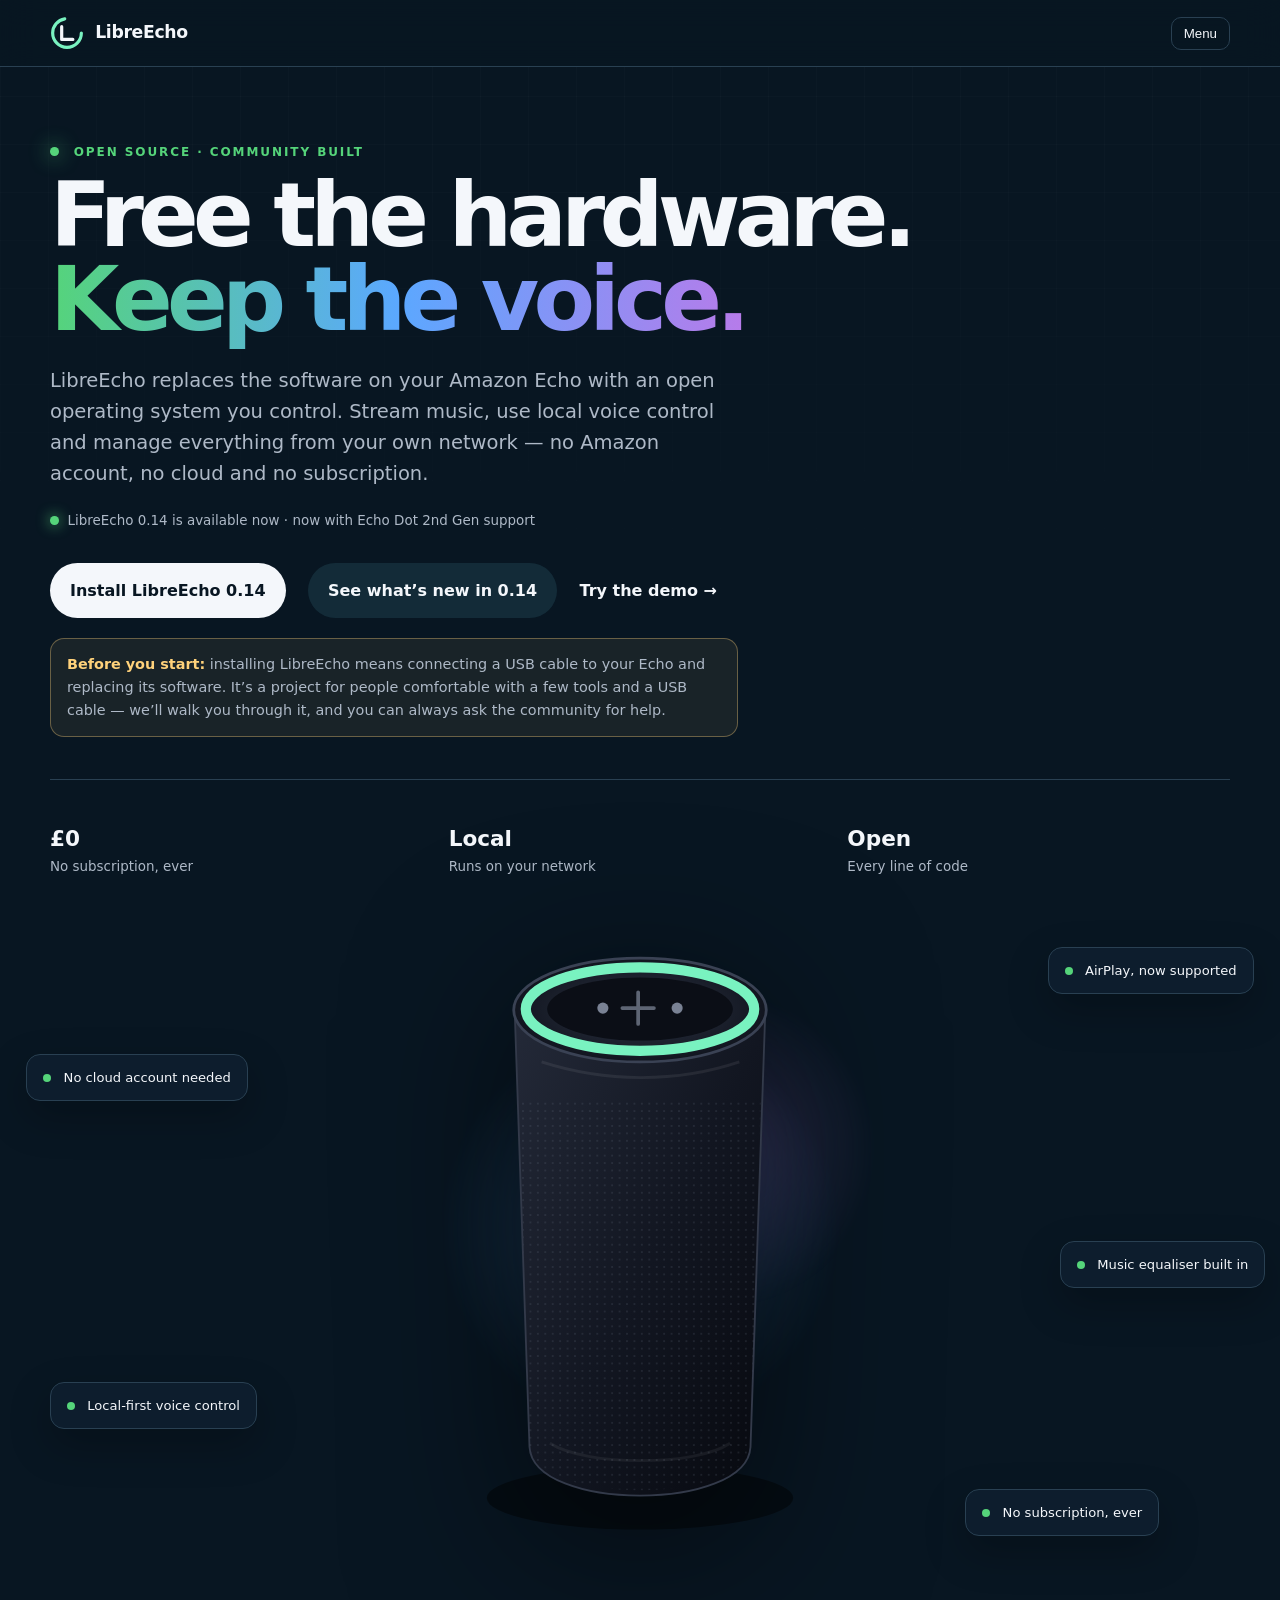
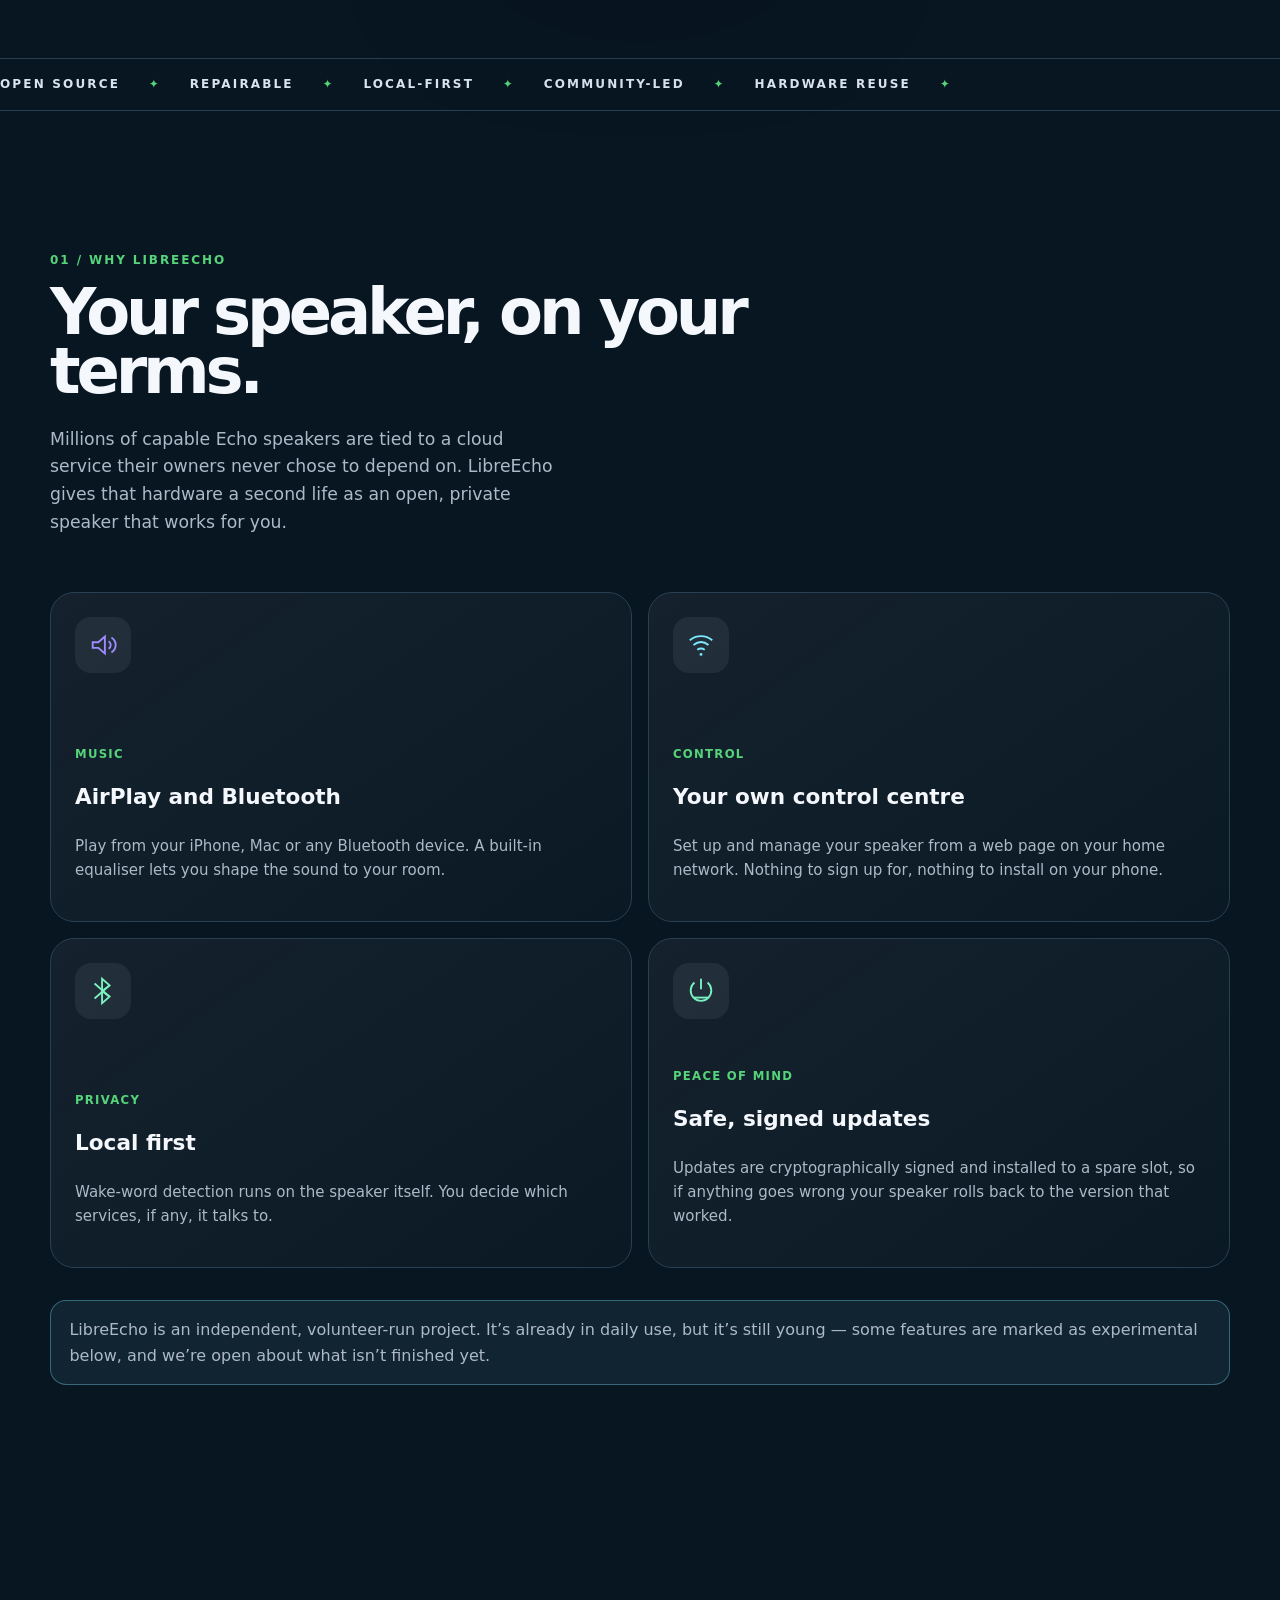
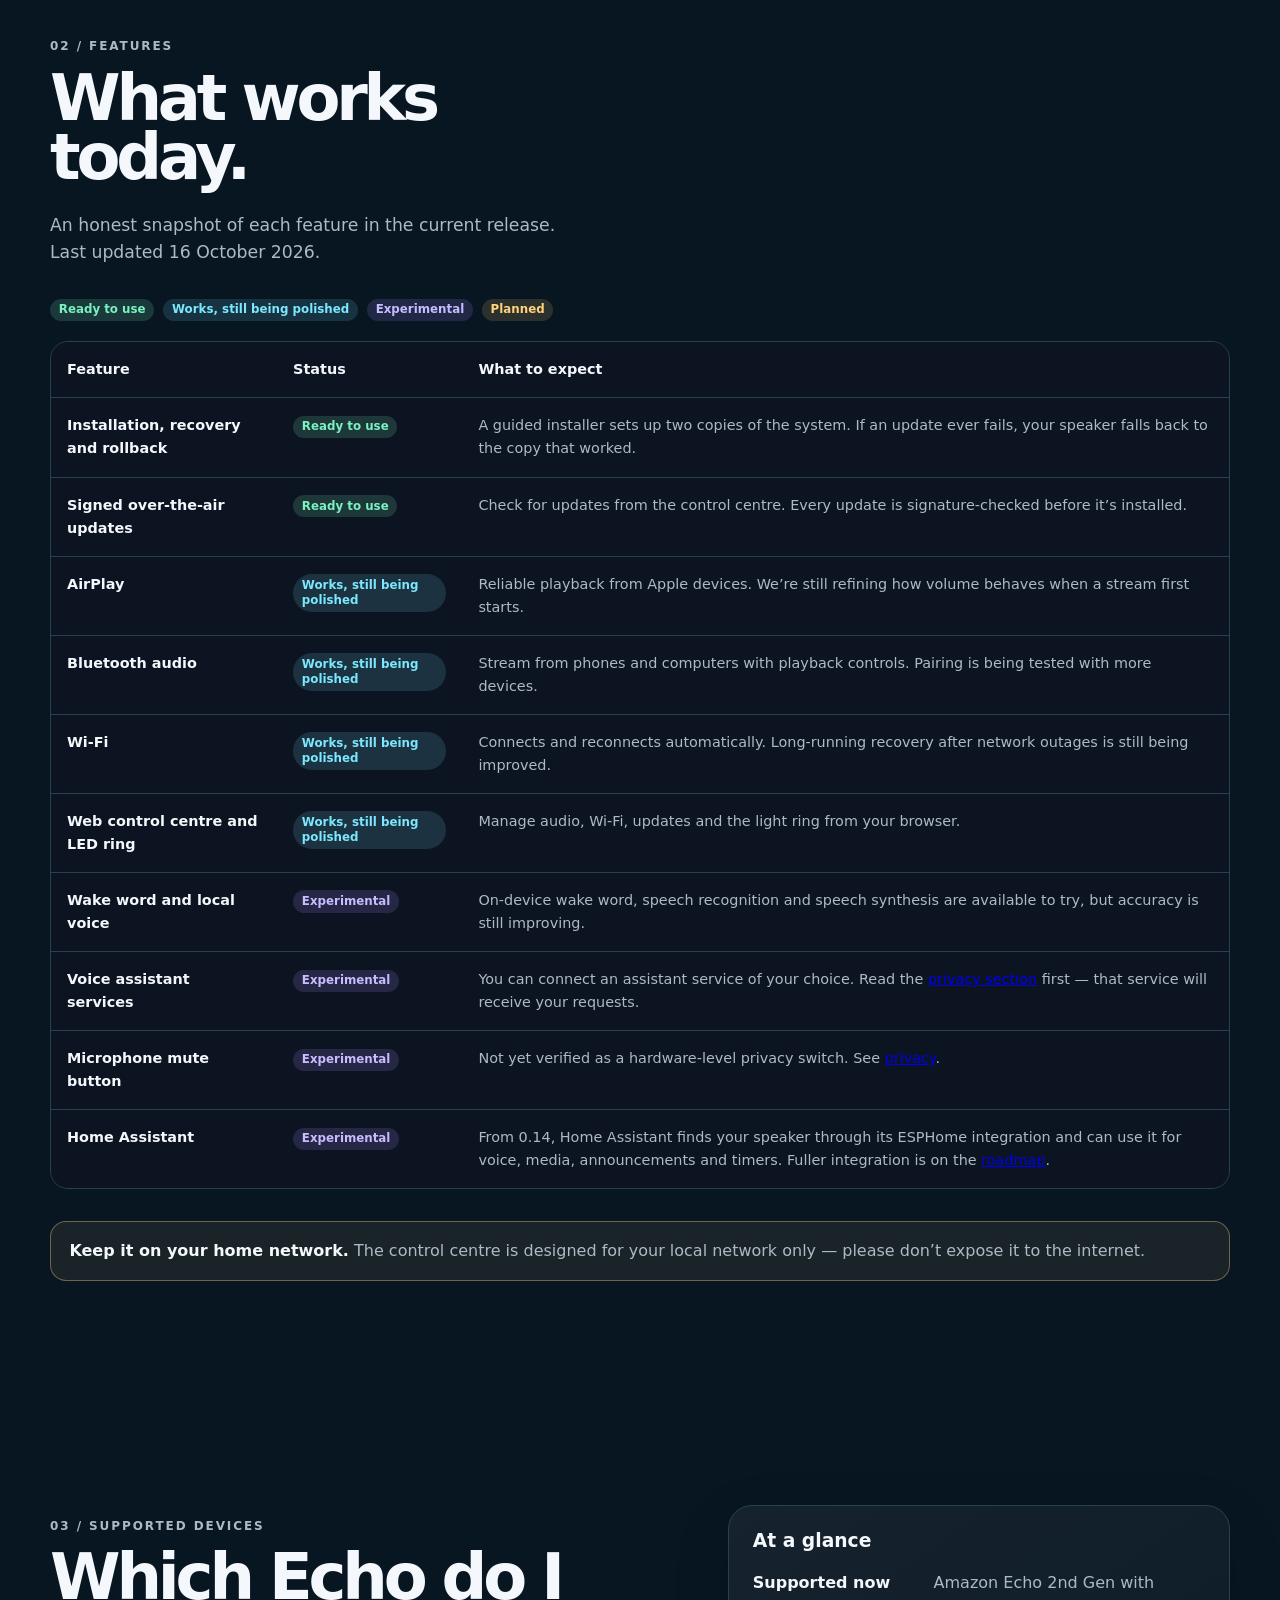
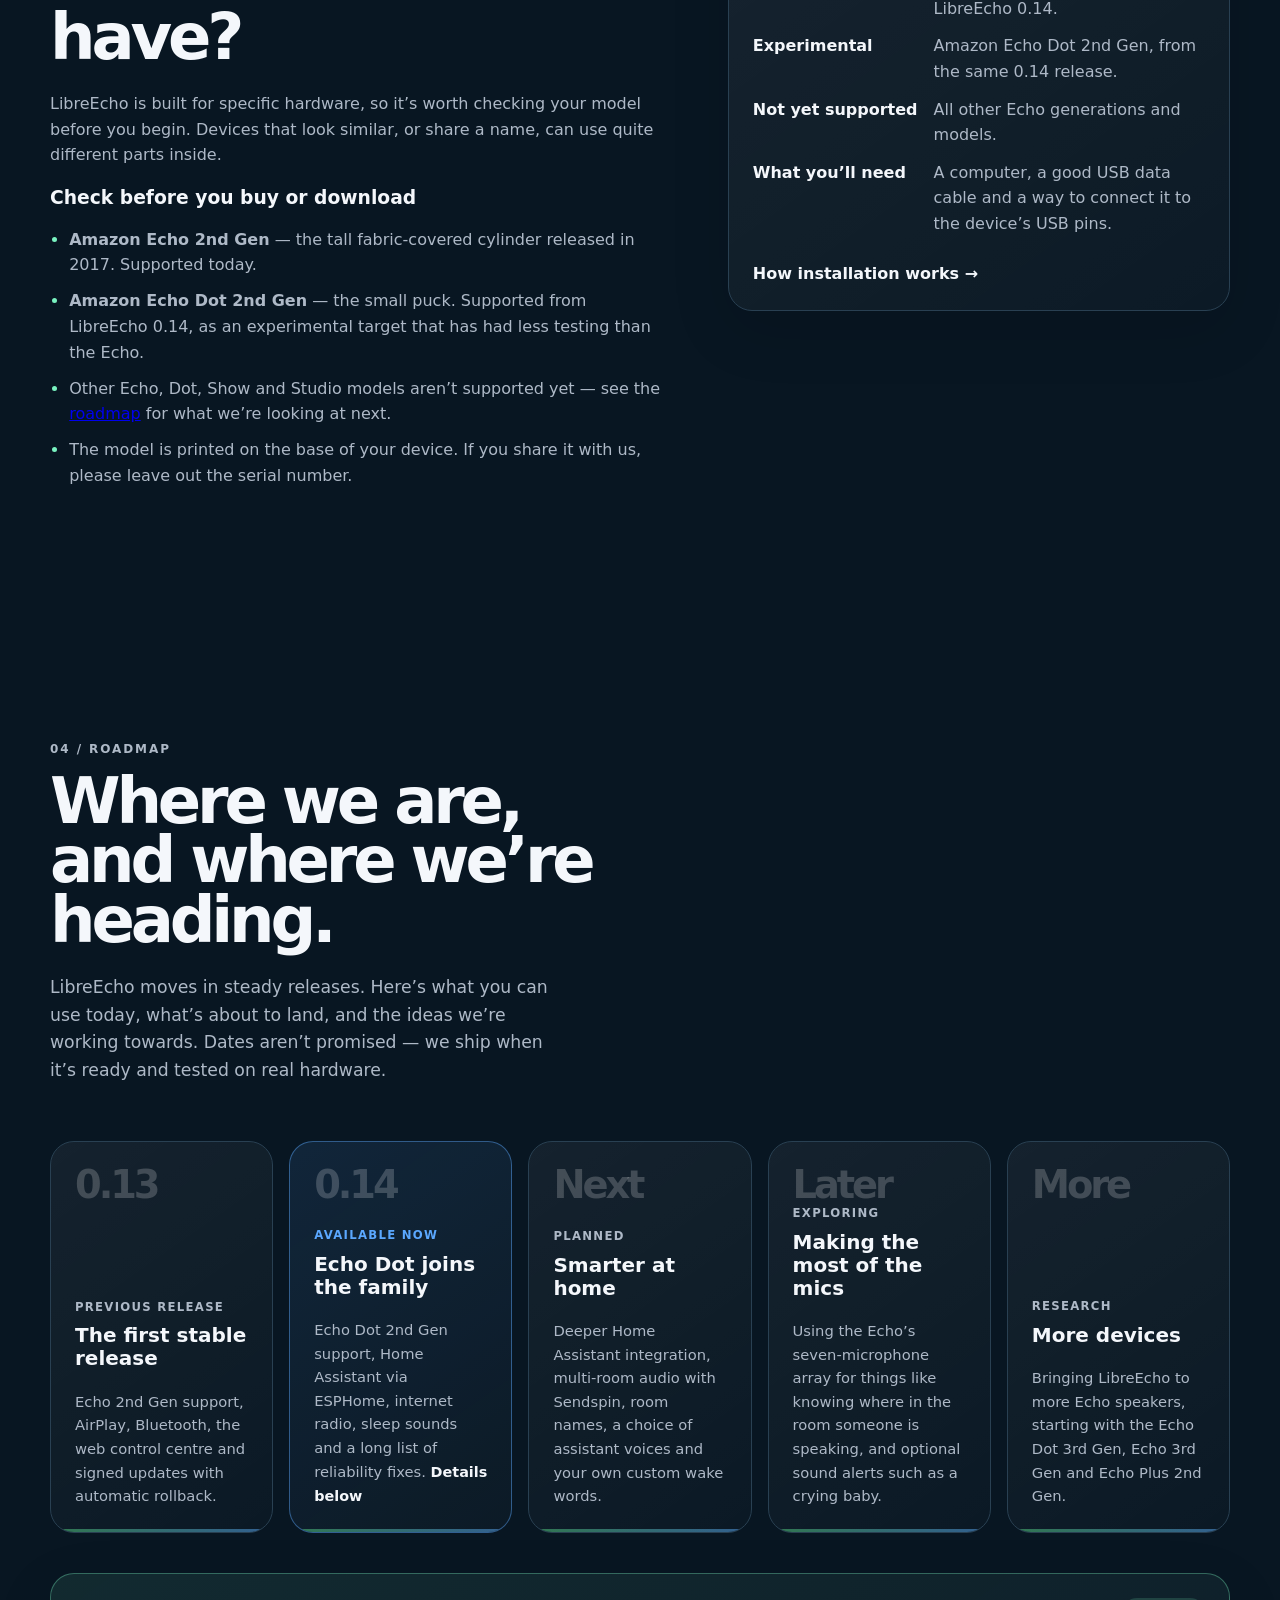
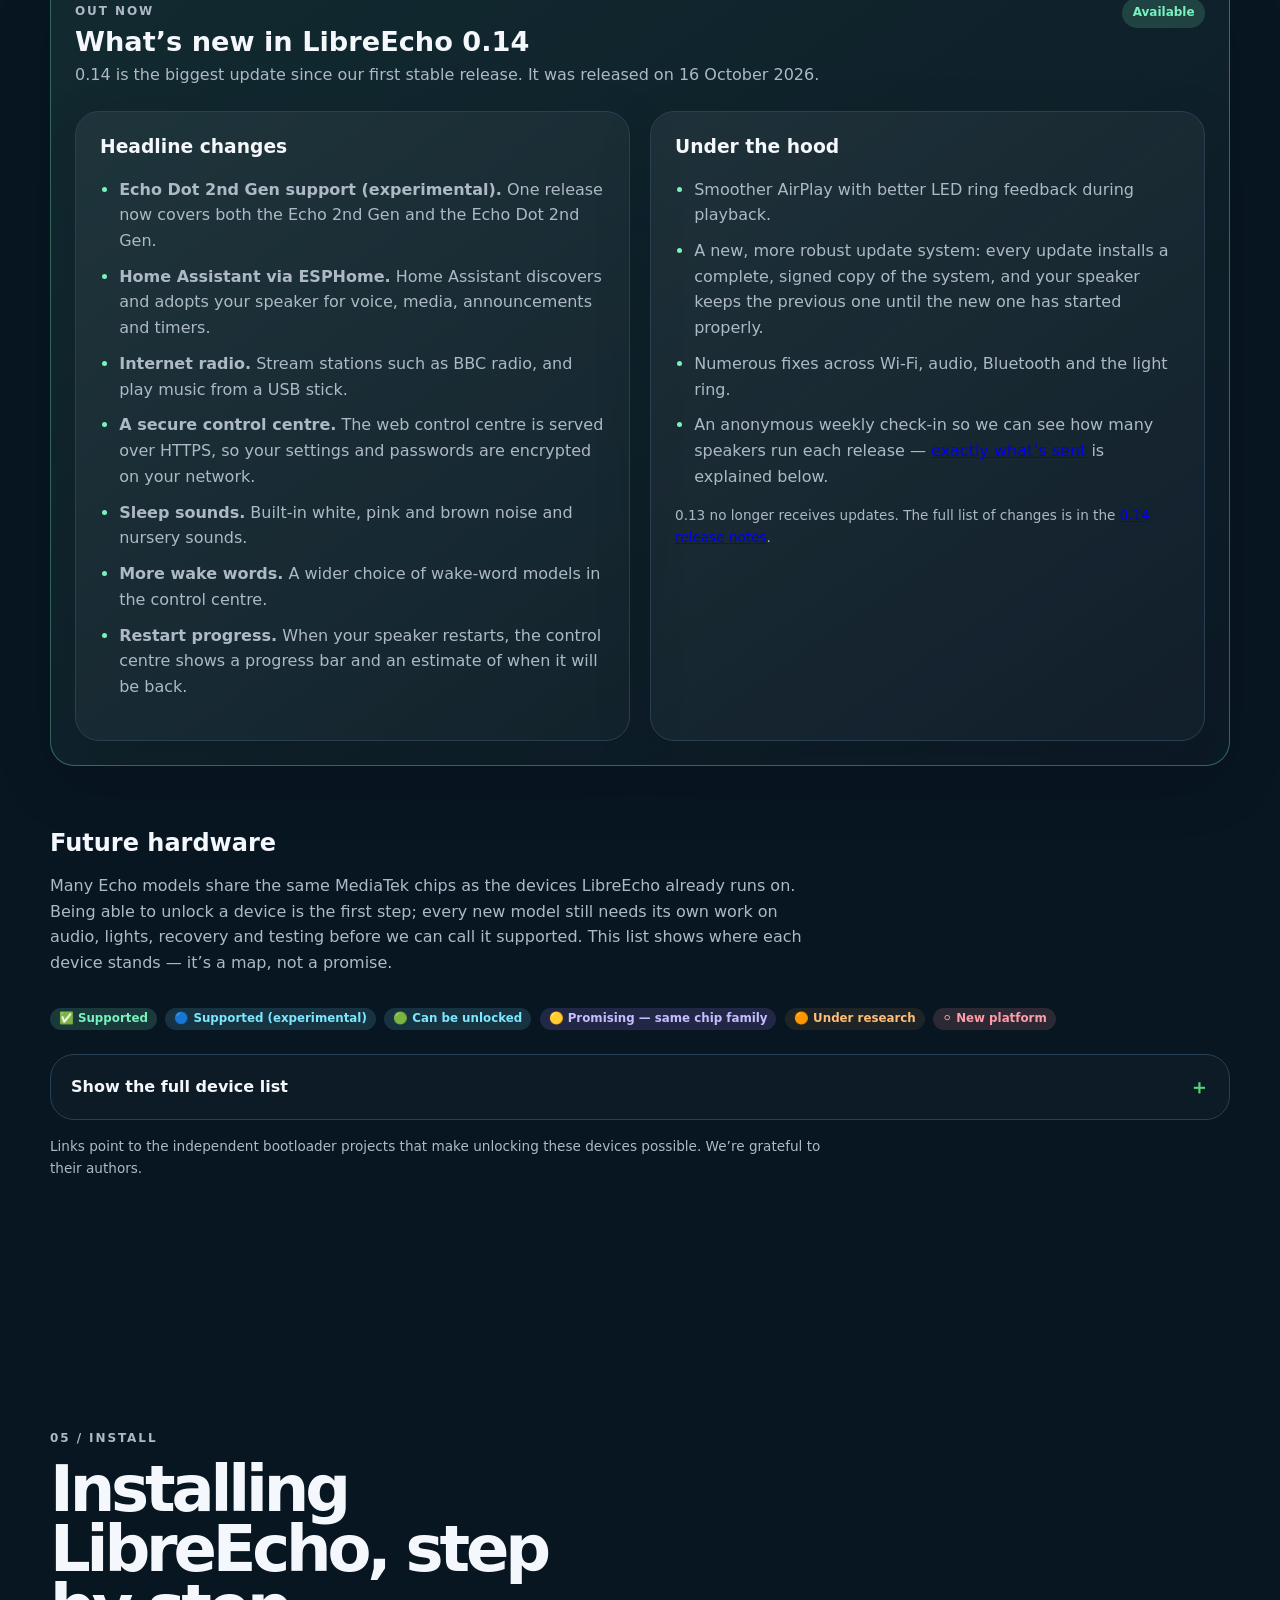
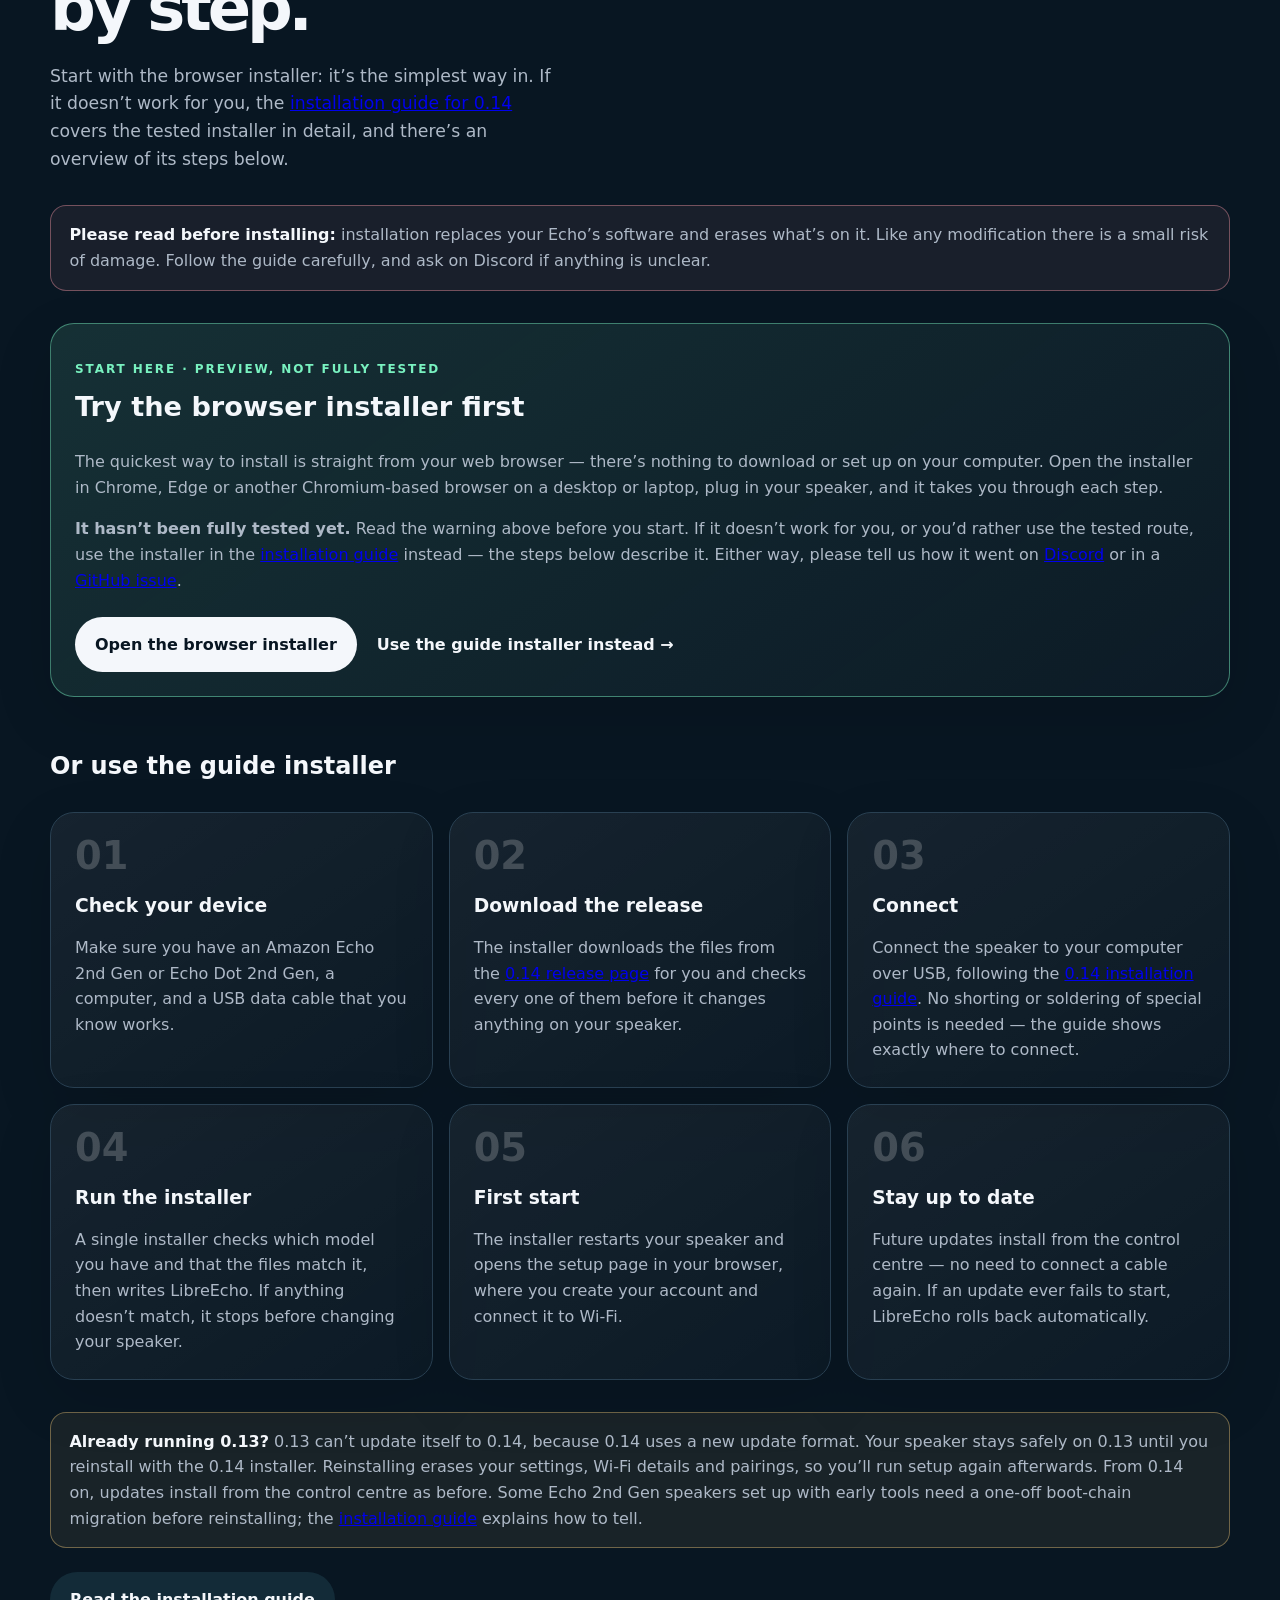
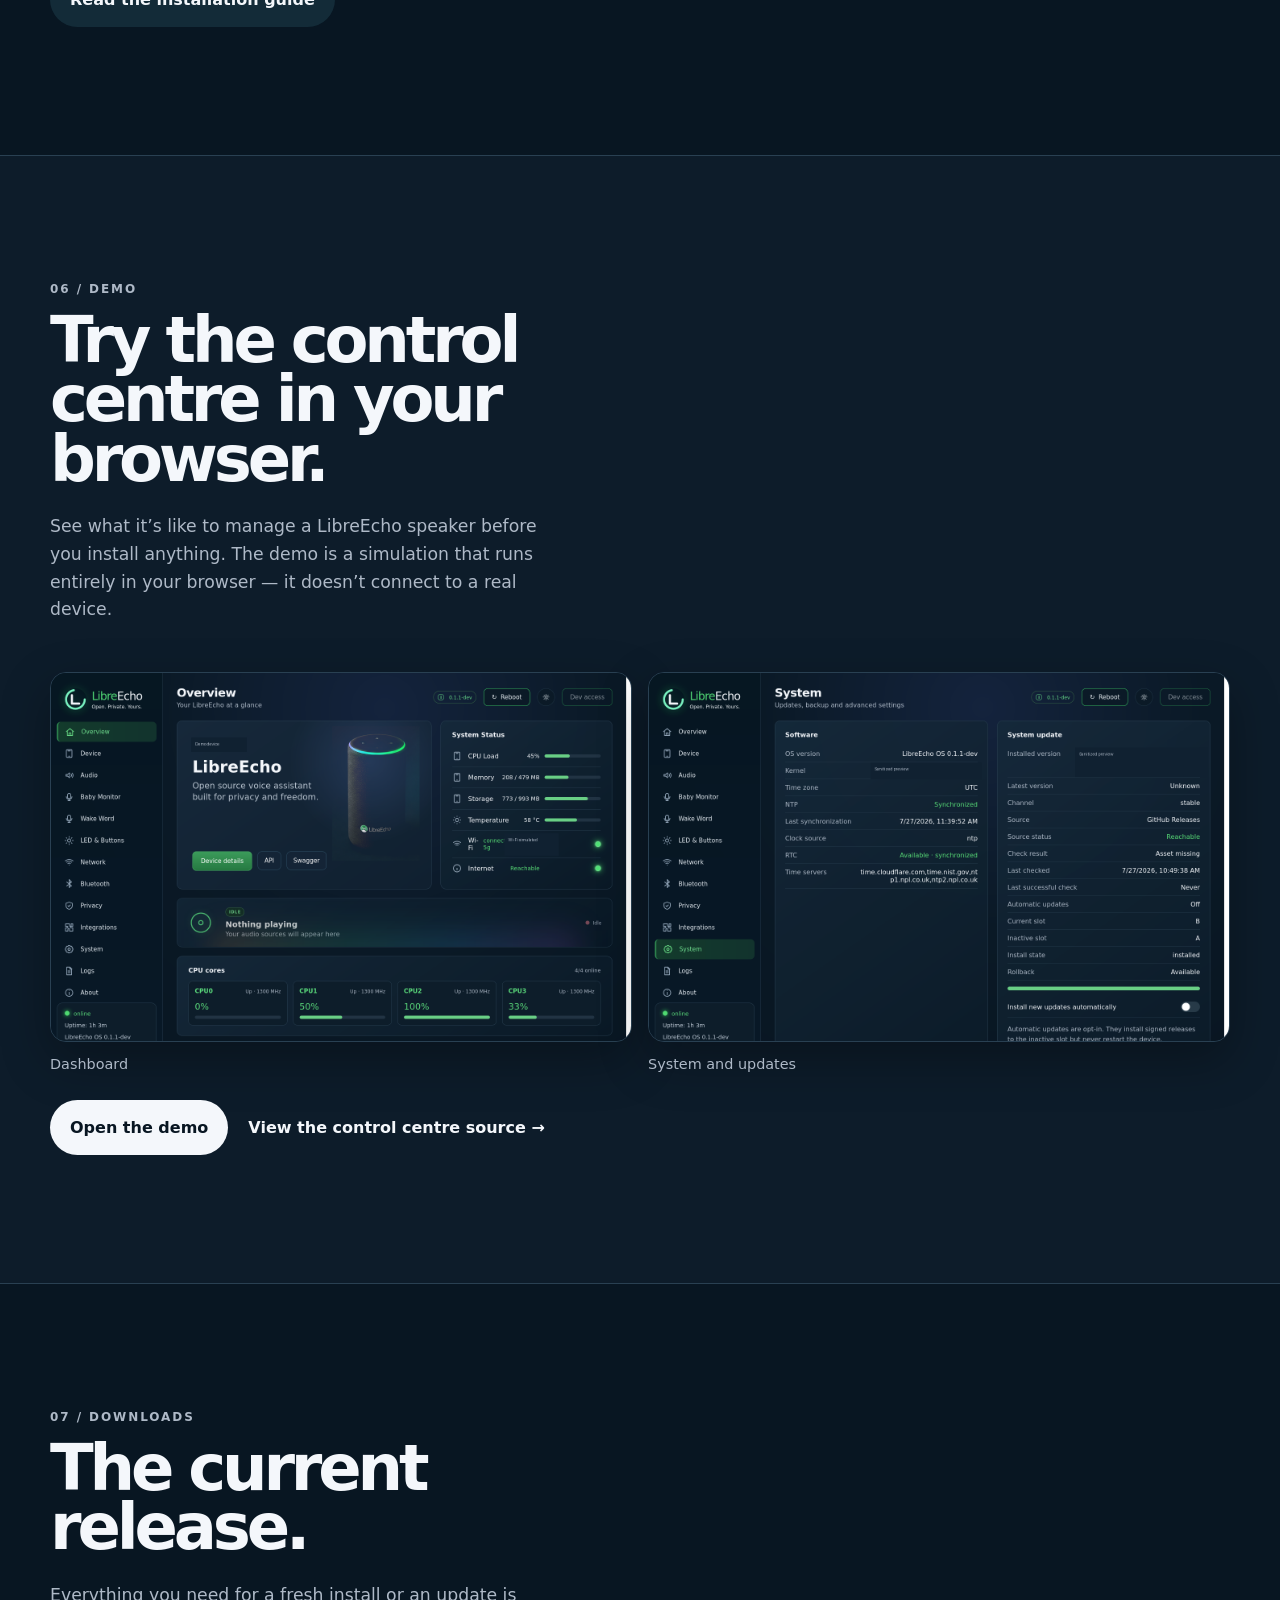
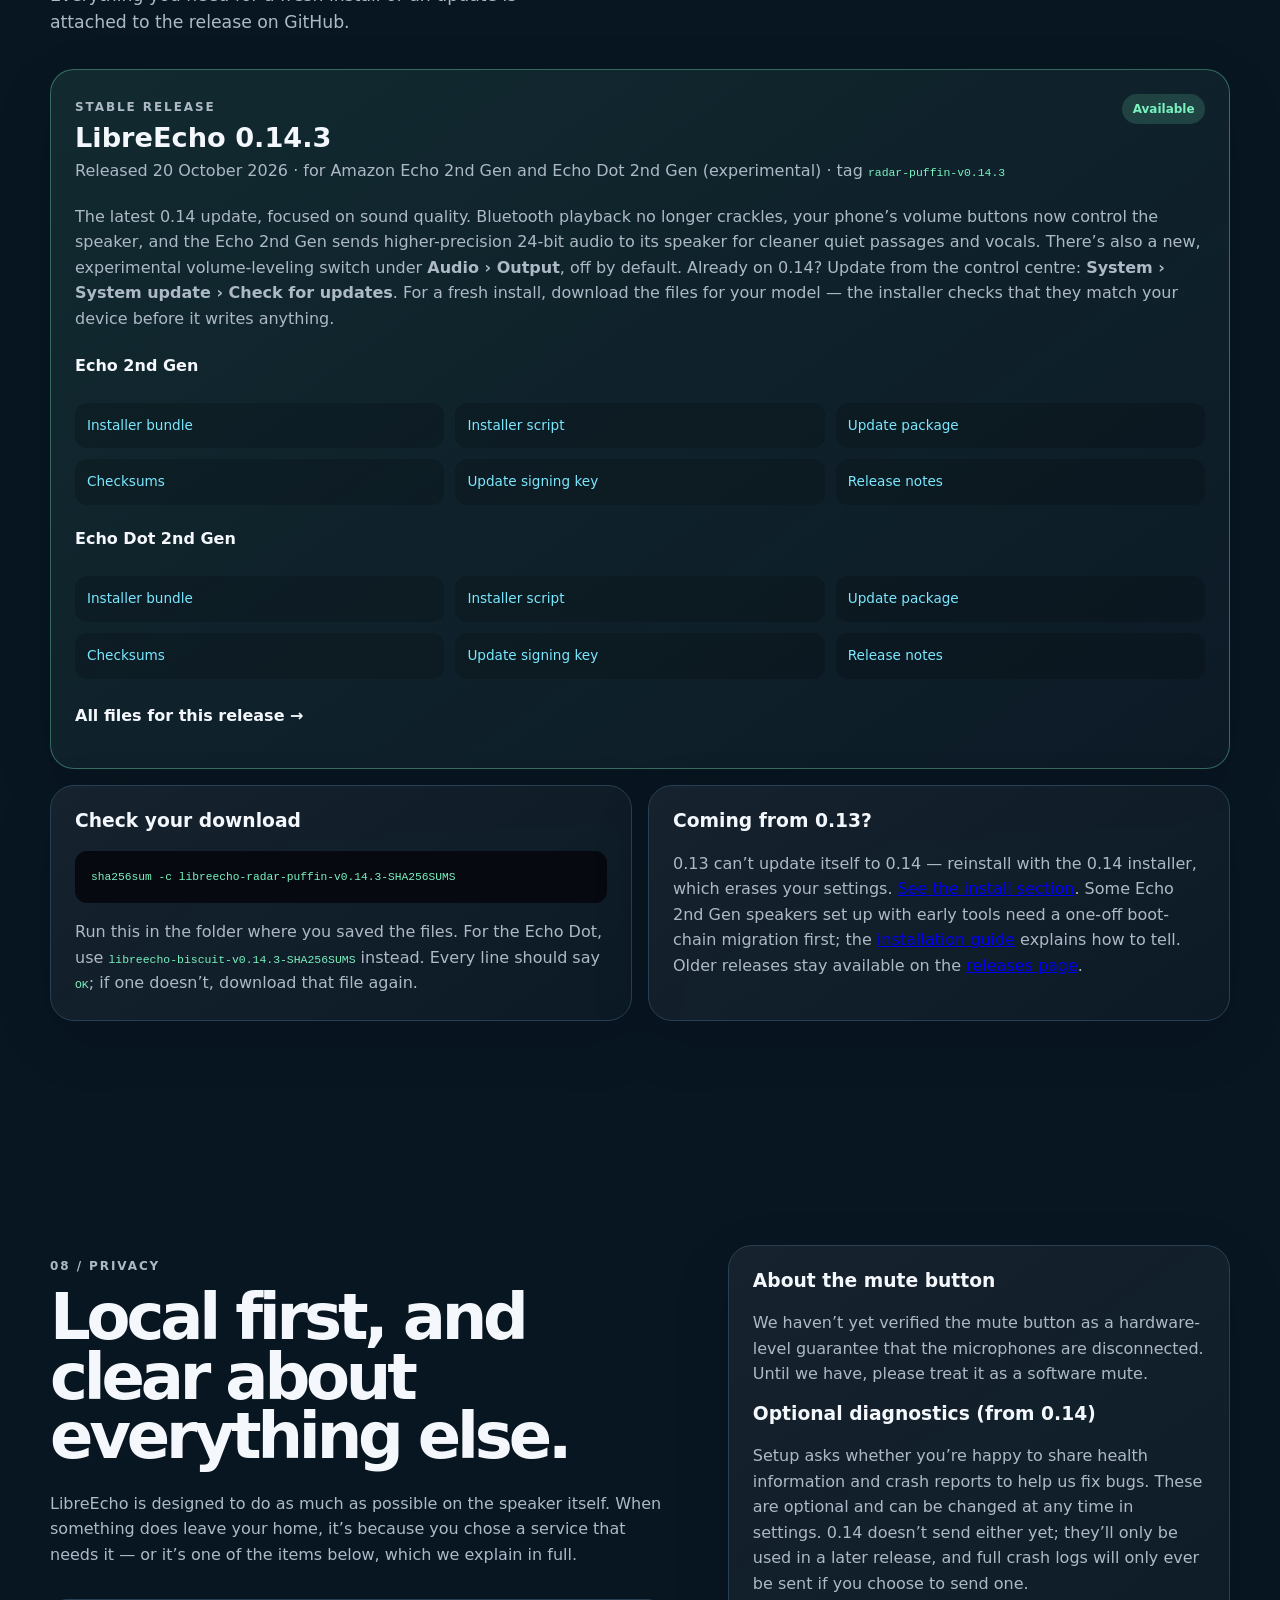
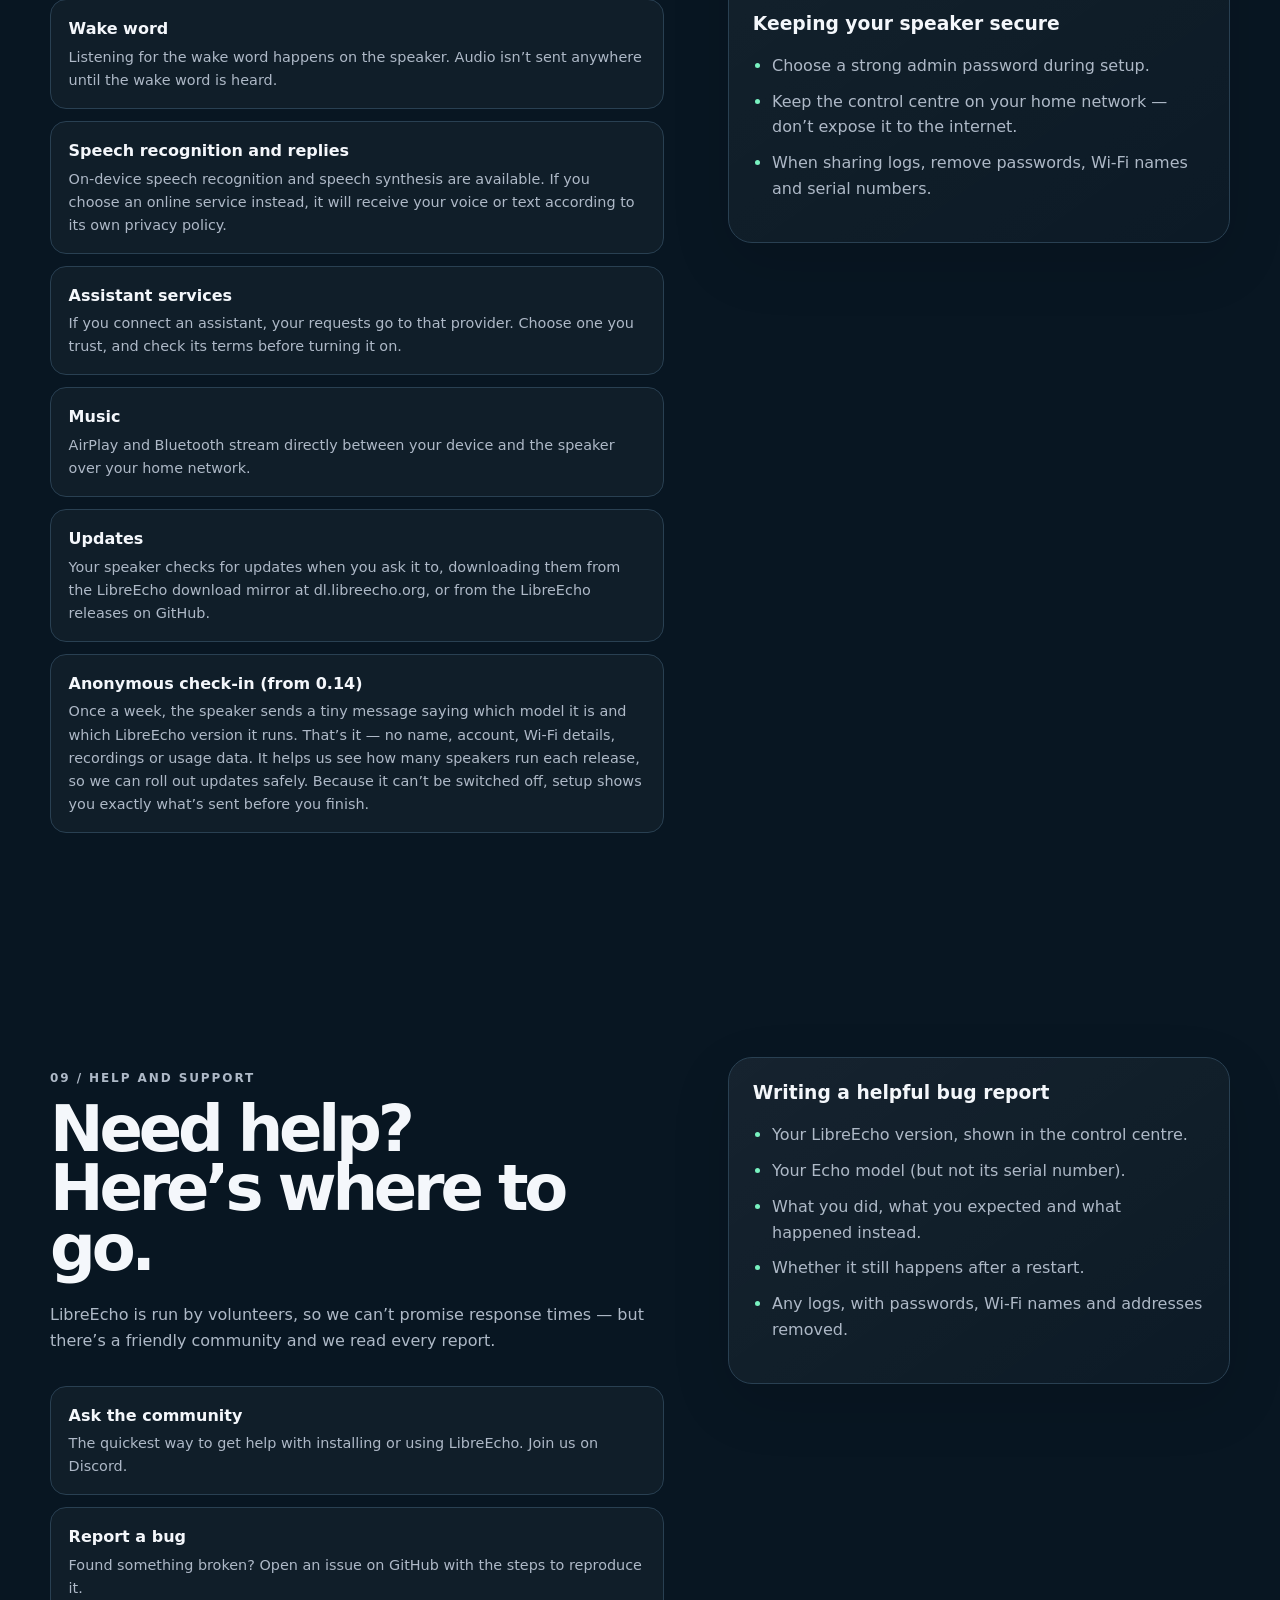
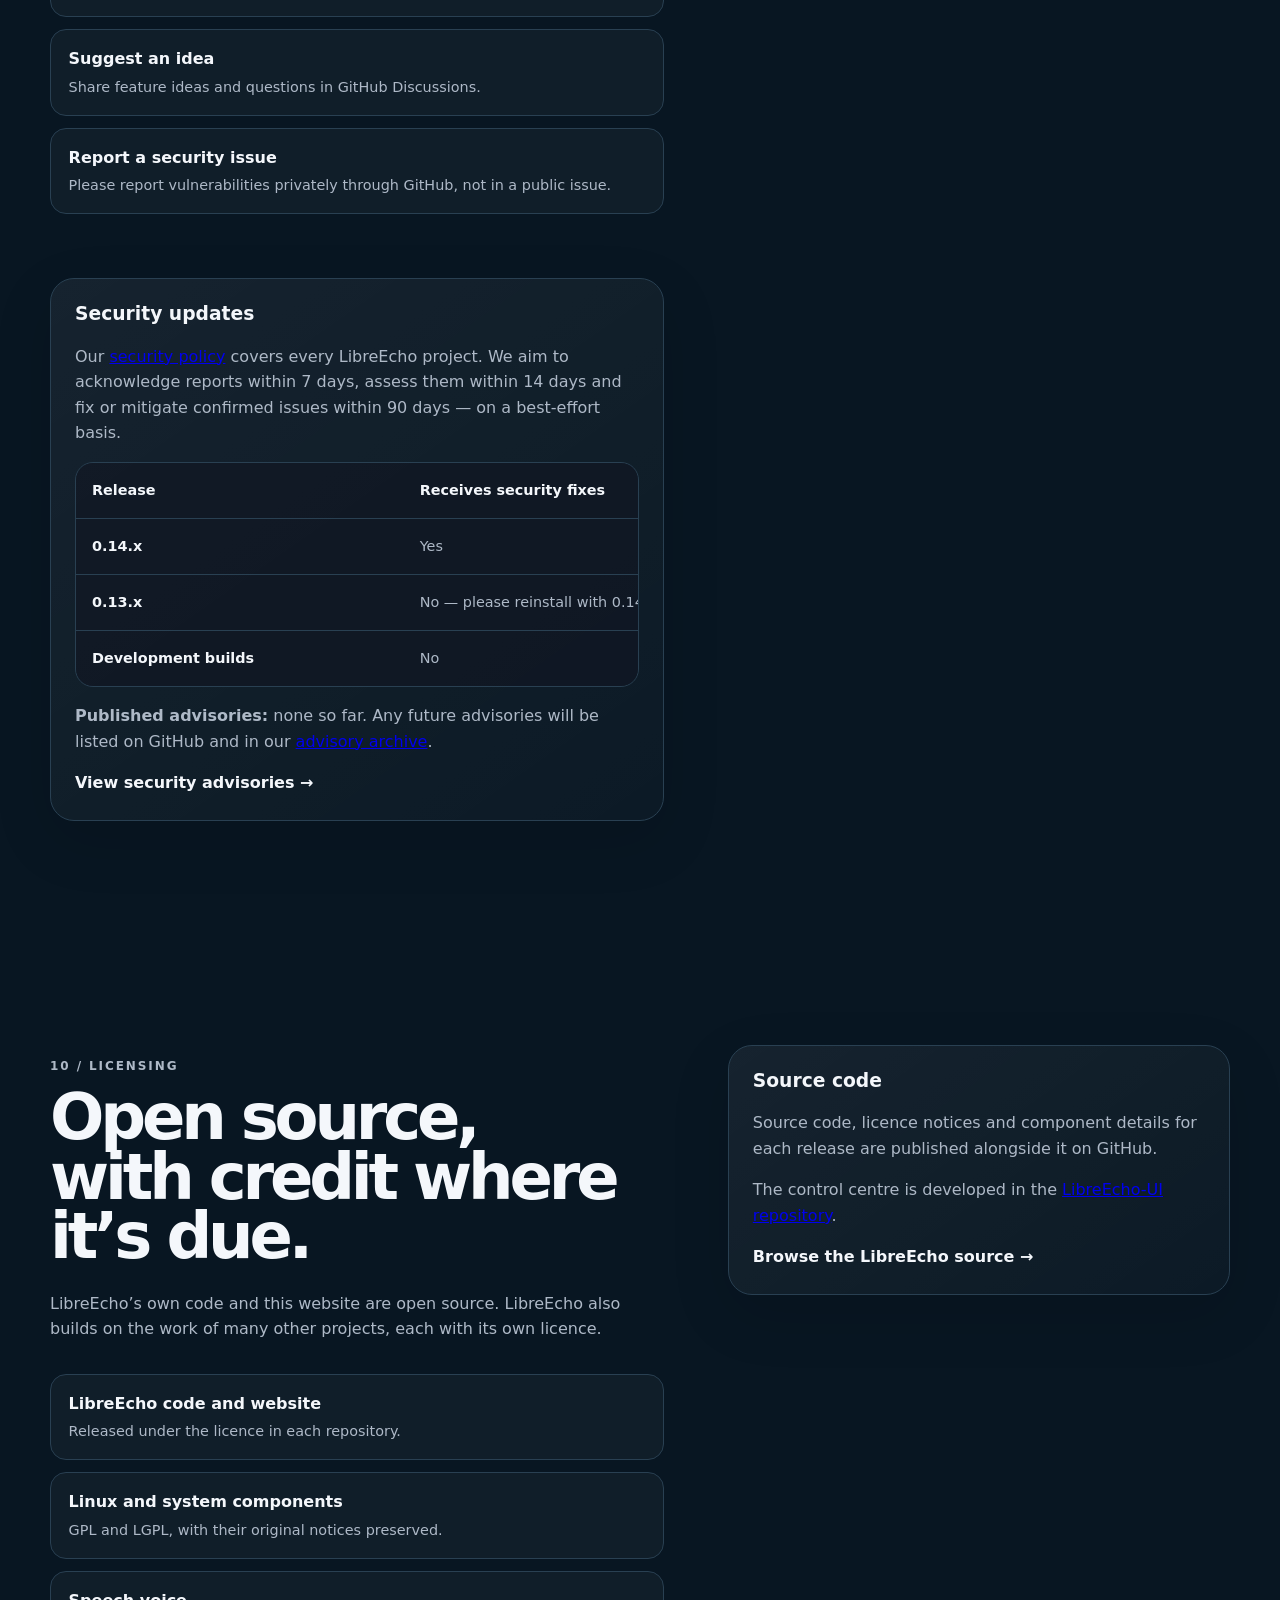
==== index.html @ 37468d6b "docs(site): point downloads at stable 0.14.3 Co-Authored-By: Claude Opus 5.5 <noreply@anthropic.com>" ====
<!doctype html>
<html lang="en-GB" class="no-js">
<head>
  <meta charset="utf-8">
  <meta name="viewport" content="width=device-width, initial-scale=1">
  <meta name="description" content="LibreEcho is a free, open-source operating system for the Amazon Echo 2nd Gen and Echo Dot 2nd Gen. No cloud account, no subscription — just a speaker you own.">
  <meta name="theme-color" content="#090b12">
  <meta property="og:title" content="LibreEcho — Free the hardware">
  <meta property="og:description" content="A free, open-source operating system for the Amazon Echo 2nd Gen and Echo Dot 2nd Gen. No cloud account, no subscription — just a speaker you own.">
  <meta property="og:image" content="assets/images/social-card.jpg">
  <title>LibreEcho — Free the hardware</title>
  <link rel="icon" href="assets/images/favicon.svg" type="image/svg+xml">
  <link rel="stylesheet" href="assets/css/site.css">
  <link rel="stylesheet" href="assets/css/roadmap.css">
  <link rel="stylesheet" href="assets/css/control-centre.css">
  <link rel="stylesheet" href="assets/css/docs.css">
</head>
<body>
  <a class="skip-link" href="#main">Skip to content</a>
  <header class="site-header">
    <a class="brand" href="#top" aria-label="LibreEcho home">
      <img src="assets/images/mark.svg" alt="" width="34" height="34">
      <span>LibreEcho</span>
    </a>
    <button class="menu-toggle" type="button" aria-expanded="false" aria-controls="primary-nav">Menu</button>
    <nav id="primary-nav" class="primary-nav" aria-label="Primary navigation">
      <a href="#features">Features</a>
      <a href="#hardware">Devices</a>
      <a href="#roadmap">Roadmap</a>
      <a href="#install">Install</a>
      <a href="#demo">Demo</a>
      <a href="#releases">Downloads</a>
      <a href="#privacy">Privacy</a>
      <a href="#contribute">Get involved</a>
      <a class="button button-small coffee-button" href="https://buymeacoffee.com/libreecho" target="_blank" rel="noopener">Buy me a beer 🍺</a>
      <a class="button button-small" href="#security">Support</a>
      <a class="button button-small" href="https://github.com/aslater3/LibreEcho" data-repo-link>GitHub</a>
    </nav>
  </header>

  <main id="main">
    <section id="top" class="hero section-shell">
      <div class="hero-copy">
        <p class="eyebrow"><span class="pulse"></span> Open source · Community built</p>
        <h1>Free the hardware.<br><span>Keep the voice.</span></h1>
        <p class="hero-lead">LibreEcho replaces the software on your Amazon Echo with an open operating system you control. Stream music, use local voice control and manage everything from your own network — no Amazon account, no cloud and no subscription.</p>
        <p class="status-note"><span class="status-dot"></span>LibreEcho 0.14 is available now · now with Echo Dot 2nd Gen support</p>
        <div class="hero-actions">
          <a class="button" href="#install">Install LibreEcho 0.14</a>
          <a class="button button-secondary" href="#release-014">See what’s new in 0.14</a>
          <a class="text-link" href="#demo">Try the demo <span aria-hidden="true">→</span></a>
        </div>
        <p class="hero-warning"><strong>Before you start:</strong> installing LibreEcho means connecting a USB cable to your Echo and replacing its software. It’s a project for people comfortable with a few tools and a USB cable — we’ll walk you through it, and you can always ask the community for help.</p>
        <ul class="hero-stats" aria-label="Project highlights">
          <li><strong>£0</strong><span>No subscription, ever</span></li>
          <li><strong>Local</strong><span>Runs on your network</span></li>
          <li><strong>Open</strong><span>Every line of code</span></li>
        </ul>
      </div>
      <div class="hero-art" aria-label="Stylised LibreEcho speaker illustration">
        <div class="orb orb-one"></div>
        <div class="orb orb-two"></div>
        <img src="assets/images/echo-hero.svg" alt="A stylised tall smart speaker with an illuminated open-source ring">
        <div class="status-card status-card-top"><span></span> AirPlay, now supported</div>
        <div class="status-card status-card-topleft"><span></span> No cloud account needed</div>
        <div class="status-card status-card-midright"><span></span> Music equaliser built in</div>
        <div class="status-card status-card-bottom"><span></span> Local-first voice control</div>
        <div class="status-card status-card-bottomright"><span></span> No subscription, ever</div>
      </div>
    </section>

    <section class="ticker" aria-label="Project principles">
      <div>OPEN SOURCE <span>✦</span> REPAIRABLE <span>✦</span> LOCAL-FIRST <span>✦</span> COMMUNITY-LED <span>✦</span> HARDWARE REUSE <span>✦</span></div>
    </section>

    <section id="progress" class="section-shell progress-section">
      <div class="section-heading">
        <div>
          <p class="section-label">01 / Why LibreEcho</p>
          <h2>Your speaker, on your terms.</h2>
        </div>
        <p>Millions of capable Echo speakers are tied to a cloud service their owners never chose to depend on. LibreEcho gives that hardware a second life as an open, private speaker that works for you.</p>
      </div>
      <div class="progress-grid">
        <article class="progress-card complete"><div class="card-icon"><img src="assets/images/icon-audio.svg" alt=""></div><p class="state">Music</p><h3>AirPlay and Bluetooth</h3><p>Play from your iPhone, Mac or any Bluetooth device. A built-in equaliser lets you shape the sound to your room.</p></article>
        <article class="progress-card complete"><div class="card-icon"><img src="assets/images/icon-wifi.svg" alt=""></div><p class="state">Control</p><h3>Your own control centre</h3><p>Set up and manage your speaker from a web page on your home network. Nothing to sign up for, nothing to install on your phone.</p></article>
        <article class="progress-card complete"><div class="card-icon"><img src="assets/images/icon-bluetooth.svg" alt=""></div><p class="state">Privacy</p><h3>Local first</h3><p>Wake-word detection runs on the speaker itself. You decide which services, if any, it talks to.</p></article>
        <article class="progress-card complete"><div class="card-icon"><img src="assets/images/icon-boot.svg" alt=""></div><p class="state">Peace of mind</p><h3>Safe, signed updates</h3><p>Updates are cryptographically signed and installed to a spare slot, so if anything goes wrong your speaker rolls back to the version that worked.</p></article>
      </div>
      <div class="callout callout-info">LibreEcho is an independent, volunteer-run project. It’s already in daily use, but it’s still young — some features are marked as experimental below, and we’re open about what isn’t finished yet.</div>
    </section>

    <section id="features" class="section-shell doc-section">
      <div class="section-heading"><div><p class="section-label">02 / Features</p><h2>What works today.</h2></div><p>An honest snapshot of each feature in the current release. Last updated <time datetime="2026-10-16">16 October 2026</time>.</p></div>
      <div class="status-legend" aria-label="Feature status legend"><span class="status-beta">Ready to use</span><span class="status-hardening">Works, still being polished</span><span class="status-experimental">Experimental</span><span class="status-planned">Planned</span></div>
      <div class="table-wrap"><table class="feature-table"><caption class="sr-only">LibreEcho feature status as of 16 October 2026</caption><thead><tr><th scope="col">Feature</th><th scope="col">Status</th><th scope="col">What to expect</th></tr></thead><tbody>
        <tr><th scope="row">Installation, recovery and rollback</th><td><span class="status-beta">Ready to use</span></td><td>A guided installer sets up two copies of the system. If an update ever fails, your speaker falls back to the copy that worked.</td></tr>
        <tr><th scope="row">Signed over-the-air updates</th><td><span class="status-beta">Ready to use</span></td><td>Check for updates from the control centre. Every update is signature-checked before it’s installed.</td></tr>
        <tr><th scope="row">AirPlay</th><td><span class="status-hardening">Works, still being polished</span></td><td>Reliable playback from Apple devices. We’re still refining how volume behaves when a stream first starts.</td></tr>
        <tr><th scope="row">Bluetooth audio</th><td><span class="status-hardening">Works, still being polished</span></td><td>Stream from phones and computers with playback controls. Pairing is being tested with more devices.</td></tr>
        <tr><th scope="row">Wi-Fi</th><td><span class="status-hardening">Works, still being polished</span></td><td>Connects and reconnects automatically. Long-running recovery after network outages is still being improved.</td></tr>
        <tr><th scope="row">Web control centre and LED ring</th><td><span class="status-hardening">Works, still being polished</span></td><td>Manage audio, Wi-Fi, updates and the light ring from your browser.</td></tr>
        <tr><th scope="row">Wake word and local voice</th><td><span class="status-experimental">Experimental</span></td><td>On-device wake word, speech recognition and speech synthesis are available to try, but accuracy is still improving.</td></tr>
        <tr><th scope="row">Voice assistant services</th><td><span class="status-experimental">Experimental</span></td><td>You can connect an assistant service of your choice. Read the <a href="#privacy">privacy section</a> first — that service will receive your requests.</td></tr>
        <tr><th scope="row">Microphone mute button</th><td><span class="status-experimental">Experimental</span></td><td>Not yet verified as a hardware-level privacy switch. See <a href="#privacy">privacy</a>.</td></tr>
        <tr><th scope="row">Home Assistant</th><td><span class="status-experimental">Experimental</span></td><td>From 0.14, Home Assistant finds your speaker through its ESPHome integration and can use it for voice, media, announcements and timers. Fuller integration is on the <a href="#roadmap">roadmap</a>.</td></tr>
      </tbody></table></div>
      <div class="callout callout-warning"><strong>Keep it on your home network.</strong> The control centre is designed for your local network only — please don’t expose it to the internet.</div>
    </section>

    <section id="hardware" class="section-shell doc-section split-doc">
      <div><p class="section-label">03 / Supported devices</p><h2>Which Echo do I have?</h2><p>LibreEcho is built for specific hardware, so it’s worth checking your model before you begin. Devices that look similar, or share a name, can use quite different parts inside.</p><h3>Check before you buy or download</h3><ul class="check-list"><li><strong>Amazon Echo 2nd Gen</strong> — the tall fabric-covered cylinder released in 2017. Supported today.</li><li><strong>Amazon Echo Dot 2nd Gen</strong> — the small puck. Supported from LibreEcho 0.14, as an experimental target that has had less testing than the Echo.</li><li>Other Echo, Dot, Show and Studio models aren’t supported yet — see the <a href="#roadmap">roadmap</a> for what we’re looking at next.</li><li>The model is printed on the base of your device. If you share it with us, please leave out the serial number.</li></ul></div>
      <div class="doc-card"><h3>At a glance</h3><dl class="definition-list"><dt>Supported now</dt><dd>Amazon Echo 2nd Gen with LibreEcho 0.14.</dd><dt>Experimental</dt><dd>Amazon Echo Dot 2nd Gen, from the same 0.14 release.</dd><dt>Not yet supported</dt><dd>All other Echo generations and models.</dd><dt>What you’ll need</dt><dd>A computer, a good USB data cable and a way to connect it to the device’s USB pins.</dd></dl><a class="text-link" href="#install">How installation works <span aria-hidden="true">→</span></a></div>
    </section>

    <section id="roadmap" class="section-shell doc-section roadmap-section">
      <div class="section-heading"><div><p class="section-label">04 / Roadmap</p><h2>Where we are, and where we’re heading.</h2></div><p>LibreEcho moves in steady releases. Here’s what you can use today, what’s about to land, and the ideas we’re working towards. Dates aren’t promised — we ship when it’s ready and tested on real hardware.</p></div>
      <div class="roadmap-grid">
        <article class="roadmap-card"><span class="roadmap-number">0.13</span><p class="state">Previous release</p><h3>The first stable release</h3><p>Echo 2nd Gen support, AirPlay, Bluetooth, the web control centre and signed updates with automatic rollback.</p></article>
        <article class="roadmap-card active"><span class="roadmap-number">0.14</span><p class="state">Available now</p><h3>Echo Dot joins the family</h3><p>Echo Dot 2nd Gen support, Home Assistant via ESPHome, internet radio, sleep sounds and a long list of reliability fixes. <a class="text-link" href="#release-014">Details below</a></p></article>
        <article class="roadmap-card"><span class="roadmap-number">Next</span><p class="state">Planned</p><h3>Smarter at home</h3><p>Deeper Home Assistant integration, multi-room audio with Sendspin, room names, a choice of assistant voices and your own custom wake words.</p></article>
        <article class="roadmap-card"><span class="roadmap-number">Later</span><p class="state">Exploring</p><h3>Making the most of the mics</h3><p>Using the Echo’s seven-microphone array for things like knowing where in the room someone is speaking, and optional sound alerts such as a crying baby.</p></article>
        <article class="roadmap-card"><span class="roadmap-number">More</span><p class="state">Research</p><h3>More devices</h3><p>Bringing LibreEcho to more Echo speakers, starting with the Echo Dot 3rd Gen, Echo 3rd Gen and Echo Plus 2nd Gen.</p></article>
      </div>

      <div id="release-014" class="release-card">
        <div class="release-head"><div><p class="eyebrow">Out now</p><h3>What’s new in LibreEcho 0.14</h3><p>0.14 is the biggest update since our first stable release. It was released on 16 October 2026.</p></div><span class="status-pill status-published">Available</span></div>
        <div class="roadmap-summary">
          <div class="doc-card"><h3>Headline changes</h3><ul class="check-list"><li><strong>Echo Dot 2nd Gen support (experimental).</strong> One release now covers both the Echo 2nd Gen and the Echo Dot 2nd Gen.</li><li><strong>Home Assistant via ESPHome.</strong> Home Assistant discovers and adopts your speaker for voice, media, announcements and timers.</li><li><strong>Internet radio.</strong> Stream stations such as BBC radio, and play music from a USB stick.</li><li><strong>A secure control centre.</strong> The web control centre is served over HTTPS, so your settings and passwords are encrypted on your network.</li><li><strong>Sleep sounds.</strong> Built-in white, pink and brown noise and nursery sounds.</li><li><strong>More wake words.</strong> A wider choice of wake-word models in the control centre.</li><li><strong>Restart progress.</strong> When your speaker restarts, the control centre shows a progress bar and an estimate of when it will be back.</li></ul></div>
          <div class="doc-card"><h3>Under the hood</h3><ul class="check-list"><li>Smoother AirPlay with better LED ring feedback during playback.</li><li>A new, more robust update system: every update installs a complete, signed copy of the system, and your speaker keeps the previous one until the new one has started properly.</li><li>Numerous fixes across Wi-Fi, audio, Bluetooth and the light ring.</li><li>An anonymous weekly check-in so we can see how many speakers run each release — <a href="#privacy">exactly what’s sent</a> is explained below.</li></ul><p class="fine-print">0.13 no longer receives updates. The full list of changes is in the <a href="https://github.com/aslater3/LibreEcho/releases/download/radar-puffin-v0.14.0/libreecho-radar-puffin-v0.14.0-release-notes.md">0.14 release notes</a>.</p></div>
        </div>
      </div>

      <h3 class="roadmap-subhead">Future hardware</h3>
      <p>Many Echo models share the same MediaTek chips as the devices LibreEcho already runs on. Being able to unlock a device is the first step; every new model still needs its own work on audio, lights, recovery and testing before we can call it supported. This list shows where each device stands — it’s a map, not a promise.</p>
      <div class="status-legend" aria-label="Hardware roadmap status legend"><span class="status-beta">✅ Supported</span><span class="status-hardening">🔵 Supported (experimental)</span><span class="status-verified">🟢 Can be unlocked</span><span class="status-experimental">🟡 Promising — same chip family</span><span class="status-research">🟠 Under research</span><span class="status-unsupported">⚪ New platform</span></div>
      <details class="roadmap-disclosure"><summary>Show the full device list <span aria-hidden="true">＋</span></summary><div class="table-wrap"><table class="feature-table roadmap-table"><caption class="sr-only">LibreEcho hardware compatibility and porting list</caption><thead><tr><th scope="col">Codename</th><th scope="col">Product</th><th scope="col">Chip</th><th scope="col">Status</th><th scope="col">Related project</th></tr></thead><tbody>
      <tr><td><code>radar</code> / Puffin platform</td><td><strong>Amazon Echo 2nd Gen</strong></td><td><strong>MediaTek MT8163V</strong></td><td>✅ <strong>Supported</strong> — since 0.13</td><td><a href="https://github.com/aslater3/LibreEcho" target="_blank" rel="noopener">LibreEcho</a></td></tr>
      <tr><td><code>biscuit</code></td><td><strong>Amazon Echo Dot 2nd Gen</strong></td><td><strong>MediaTek MT8163V</strong></td><td>🔵 <strong>Supported (experimental)</strong> — since 0.14</td><td><a href="https://github.com/R0rt1z2/amonet/tree/mt8163-biscuit" target="_blank" rel="noopener">Amonet <code>mt8163-biscuit</code></a> / <a href="https://github.com/R0rt1z2/amonet-koboreru" target="_blank" rel="noopener">amonet-koboreru</a></td></tr>
      <tr><td><code>sonar</code></td><td><strong>Amazon Echo Plus 1st Gen</strong></td><td><strong>MediaTek MT8163V</strong></td><td>🟡 <strong>Promising — same chip family</strong></td><td><a href="https://github.com/R0rt1z2/amonet-koboreru" target="_blank" rel="noopener">amonet-koboreru — MT8163 platform</a></td></tr>
      <tr><td><code>rook</code></td><td><strong>Amazon Echo Spot 1st Gen</strong></td><td><strong>MediaTek MT8163V</strong></td><td>🟢 <strong>Can be unlocked</strong></td><td><a href="https://github.com/R0rt1z2/amonet/tree/mt8163-rook" target="_blank" rel="noopener">Amonet <code>mt8163-rook</code></a> / <a href="https://github.com/R0rt1z2/amonet-koboreru" target="_blank" rel="noopener">amonet-koboreru</a></td></tr>
      <tr><td><code>checkers</code></td><td><strong>Amazon Echo Show 5 1st Gen</strong></td><td><strong>MediaTek MT8163</strong></td><td>🟢 <strong>Can be unlocked</strong> — a strong first candidate with a screen</td><td><a href="https://github.com/R0rt1z2/amonet/tree/mt8163-checkers" target="_blank" rel="noopener">Amonet <code>mt8163-checkers</code></a> / <a href="https://github.com/R0rt1z2/amonet-koboreru" target="_blank" rel="noopener">amonet-koboreru</a></td></tr>
      <tr><td><code>crown</code></td><td><strong>Amazon Echo Show 8 1st Gen</strong></td><td><strong>MediaTek MT8163</strong></td><td>🟢 <strong>Can be unlocked</strong></td><td><a href="https://github.com/R0rt1z2/amonet/tree/mt8163-crown" target="_blank" rel="noopener">Amonet <code>mt8163-crown</code></a> / <a href="https://github.com/R0rt1z2/amonet-koboreru" target="_blank" rel="noopener">amonet-koboreru</a></td></tr>
      <tr><td><code>cronos</code></td><td><strong>Amazon Echo Show 5 2nd Gen</strong></td><td><strong>MediaTek MT8163</strong></td><td>🟢 <strong>Can be unlocked</strong></td><td><a href="https://github.com/R0rt1z2/amonet/tree/mt8163-cronos" target="_blank" rel="noopener">Amonet <code>mt8163-cronos</code></a> / <a href="https://github.com/R0rt1z2/amonet-koboreru" target="_blank" rel="noopener">amonet-koboreru</a></td></tr>
      <tr><td><code>donut</code></td><td><strong>Amazon Echo Dot 3rd Gen — Rev 1</strong></td><td><strong>MediaTek MT8516BAAA</strong></td><td>🟢 <strong>Can be unlocked</strong> — the most likely next chip family</td><td><a href="https://github.com/R0rt1z2/amonet-koboreru" target="_blank" rel="noopener">amonet-koboreru</a></td></tr>
      <tr><td><code>crumpet</code></td><td><strong>Amazon Echo Dot 3rd Gen — Rev 2 / refresh</strong></td><td><strong>MediaTek MT8516BAAA</strong></td><td>🟢 <strong>Can be unlocked</strong></td><td><a href="https://github.com/R0rt1z2/amonet-koboreru" target="_blank" rel="noopener">amonet-koboreru</a></td></tr>
      <tr><td><code>cupcake</code></td><td><strong>Amazon Echo Input</strong></td><td><strong>MediaTek MT8516BAAA</strong></td><td>🟢 <strong>Can be unlocked</strong></td><td><a href="https://github.com/R0rt1z2/amonet-koboreru" target="_blank" rel="noopener">amonet-koboreru</a></td></tr>
      <tr><td><code>cupcake</code></td><td><strong>Amazon Echo Input Portable</strong></td><td><strong>MediaTek MT8516 family</strong></td><td>🟡 <strong>Promising — same chip family</strong></td><td><a href="https://github.com/R0rt1z2/amonet-koboreru" target="_blank" rel="noopener">amonet-koboreru</a></td></tr>
      <tr><td><code>lidar</code></td><td><strong>Amazon Echo Plus 2nd Gen</strong></td><td><strong>MediaTek MT8516B</strong></td><td>🟡 <strong>Promising — same chip family</strong> — a popular speaker</td><td><a href="https://github.com/R0rt1z2/amonet-koboreru" target="_blank" rel="noopener">amonet-koboreru — MT8516 platform</a></td></tr>
      <tr><td><code>pascal</code></td><td><strong>Amazon Echo 3rd Gen</strong></td><td><strong>MediaTek MT8516</strong></td><td>🟡 <strong>Promising — same chip family</strong> — a high priority</td><td><a href="https://github.com/R0rt1z2/amonet-koboreru" target="_blank" rel="noopener">amonet-koboreru — MT8516 platform</a></td></tr>
      <tr><td><code>octave</code></td><td><strong>Amazon Echo Studio — 2019</strong></td><td><strong>MediaTek MT8516 family</strong></td><td>🟡 <strong>Promising — same chip family</strong> — a high-value target</td><td><a href="https://github.com/R0rt1z2/amonet-koboreru" target="_blank" rel="noopener">amonet-koboreru — MT8516 platform</a></td></tr>
      <tr><td><code>octave</code></td><td><strong>Amazon Echo Studio — 2022 refresh</strong></td><td><strong>MediaTek MT8516 family</strong></td><td>🟡 <strong>Promising — same chip family</strong></td><td><a href="https://github.com/R0rt1z2/amonet-koboreru" target="_blank" rel="noopener">amonet-koboreru — MT8516 platform</a></td></tr>
      <tr><td><code>doebrite</code></td><td><strong>Amazon Echo Dot with Clock 3rd Gen</strong></td><td><strong>MediaTek MT8516BAAA</strong></td><td>🟡 <strong>Promising — same chip family</strong>, closely related to <code>donut</code> / <code>crumpet</code></td><td><a href="https://github.com/R0rt1z2/amonet-koboreru" target="_blank" rel="noopener">amonet-koboreru — MT8516 platform</a></td></tr>
      <tr><td><code>croissant</code></td><td><strong>Amazon Echo Flex</strong></td><td><strong>MediaTek MT8516BAAA</strong></td><td>🟡 <strong>Promising — same chip family</strong></td><td><a href="https://github.com/R0rt1z2/amonet-koboreru" target="_blank" rel="noopener">amonet-koboreru — MT8516 platform</a></td></tr>
      <tr><td><code>sapphire</code></td><td><strong>Amazon Echo Link</strong></td><td><strong>MediaTek MT8516B</strong></td><td>🟡 <strong>Promising — same chip family</strong></td><td><a href="https://github.com/R0rt1z2/amonet-koboreru" target="_blank" rel="noopener">amonet-koboreru — MT8516 platform</a></td></tr>
      <tr><td><code>kyanite</code></td><td><strong>Amazon Echo Link Amp</strong></td><td><strong>MediaTek MT8516B</strong></td><td>🟡 <strong>Promising — same chip family</strong></td><td><a href="https://github.com/R0rt1z2/amonet-koboreru" target="_blank" rel="noopener">amonet-koboreru — MT8516 platform</a></td></tr>
      <tr><td><code>pablo</code></td><td><strong>Amazon Echo Sub</strong></td><td><strong>MediaTek MT8516B</strong></td><td>🟡 <strong>Promising — same chip family</strong></td><td><a href="https://github.com/R0rt1z2/amonet-koboreru" target="_blank" rel="noopener">amonet-koboreru — MT8516 platform</a></td></tr>
      <tr><td><code>douglas</code></td><td><strong>Amazon Fire HD 8 7th Gen</strong></td><td><strong>MediaTek MT8163</strong></td><td>🟢 <strong>Can be unlocked</strong> — useful for testing; not a LibreEcho target</td><td><a href="https://github.com/R0rt1z2/amonet-koboreru" target="_blank" rel="noopener">amonet-koboreru</a></td></tr>
      <tr><td><code>karnak</code></td><td><strong>Amazon Fire HD 8 8th Gen</strong></td><td><strong>MediaTek MT8163</strong></td><td>🟡 <strong>Promising — same chip family</strong></td><td><a href="https://github.com/R0rt1z2/amonet-koboreru" target="_blank" rel="noopener">amonet-koboreru — MT8163 platform</a></td></tr>
      <tr><td><code>mustang</code></td><td><strong>Amazon Fire 7 9th Gen</strong></td><td><strong>MediaTek MT8163V/B</strong></td><td>🟡 <strong>Promising — same chip family</strong></td><td><a href="https://github.com/R0rt1z2/amonet-koboreru" target="_blank" rel="noopener">amonet-koboreru — MT8163 platform</a></td></tr>
      <tr><td><code>laser</code></td><td><strong>Amazon Echo 4th Gen</strong></td><td><strong>MediaTek MT8512 + Amazon AZ1</strong></td><td>🟠 <strong>Under research</strong> — a known MediaTek bootloader technique may apply; not yet proven on Echo</td><td><a href="https://github.com/R0rt1z2/fenrir" target="_blank" rel="noopener">Fenrir — <code>bl2_ext</code> research</a> / <a href="https://github.com/R0rt1z2/sprig" target="_blank" rel="noopener">Sprig</a></td></tr>
      <tr><td><code>brownie</code></td><td><strong>Amazon Echo Dot 4th Gen</strong></td><td><strong>MediaTek MT8512BAAV</strong></td><td>🟠 <strong>Under research</strong> — not yet proven on Echo</td><td><a href="https://github.com/R0rt1z2/fenrir" target="_blank" rel="noopener">Fenrir — <code>bl2_ext</code> research</a> / <a href="https://github.com/R0rt1z2/sprig" target="_blank" rel="noopener">Sprig</a></td></tr>
      <tr><td><code>ganache</code></td><td><strong>Amazon Echo Dot with Clock 4th Gen</strong></td><td><strong>MediaTek MT8512BAAV</strong></td><td>🟠 <strong>Under research</strong> — not yet proven on Echo</td><td><a href="https://github.com/R0rt1z2/fenrir" target="_blank" rel="noopener">Fenrir — <code>bl2_ext</code> research</a> / <a href="https://github.com/R0rt1z2/sprig" target="_blank" rel="noopener">Sprig</a></td></tr>
      <tr><td><code>cannoli</code></td><td><strong>Amazon Echo Dot 5th Gen</strong></td><td><strong>MediaTek MT8519 + Amazon AZ2</strong></td><td>🟠 <strong>Under research</strong> — not yet proven on Echo</td><td><a href="https://github.com/R0rt1z2/fenrir" target="_blank" rel="noopener">Fenrir — <code>bl2_ext</code> research</a></td></tr>
      <tr><td><code>churro</code></td><td><strong>Amazon Echo Pop</strong></td><td><strong>MediaTek MT8519 + Amazon AZ2</strong></td><td>🟠 <strong>Under research</strong> — not yet proven on Echo</td><td><a href="https://github.com/R0rt1z2/fenrir" target="_blank" rel="noopener">Fenrir — <code>bl2_ext</code> research</a></td></tr>
      <tr><td><code>baklava</code></td><td><strong>Amazon Echo Spot 2024 / 2nd Gen</strong></td><td><strong>MediaTek MT8519 + Amazon AZ2</strong></td><td>🟠 <strong>Under research</strong> — not yet proven on Echo</td><td><a href="https://github.com/R0rt1z2/fenrir" target="_blank" rel="noopener">Fenrir — <code>bl2_ext</code> research</a></td></tr>
      <tr><td><code>maverick</code></td><td><strong>Amazon Fire HD 10 (2019)</strong></td><td><strong>MediaTek MT8183</strong></td><td>🟠 <strong>Under research</strong> — groundwork exists; unlocking not yet proven</td><td><a href="https://github.com/R0rt1z2/kaeru" target="_blank" rel="noopener">Kaeru — MT8183 + Amazon groundwork</a></td></tr>
      <tr><td><code>persimmon</code></td><td><strong>Amazon Echo Studio 2025</strong></td><td><strong>Amazon AZ3 Pro platform</strong></td><td>⚪ <strong>New platform</strong> — different hardware from the earlier Studio</td><td>None yet</td></tr>
      </tbody></table></div></details>
      <p class="fine-print">Links point to the independent bootloader projects that make unlocking these devices possible. We’re grateful to their authors.</p>
    </section>

    <section id="install" class="section-shell doc-section">
      <div class="section-heading"><div><p class="section-label">05 / Install</p><h2>Installing LibreEcho, step by step.</h2></div><p>Start with the browser installer: it’s the simplest way in. If it doesn’t work for you, the <a href="https://github.com/aslater3/LibreEcho/blob/main/docs/install/README.md">installation guide for 0.14</a> covers the tested installer in detail, and there’s an overview of its steps below.</p></div>
      <div class="callout callout-danger install-warning"><strong>Please read before installing:</strong> installation replaces your Echo’s software and erases what’s on it. Like any modification there is a small risk of damage. Follow the guide carefully, and ask on Discord if anything is unclear.</div>
      <div id="web-installer" class="doc-card web-installer-card"><p class="eyebrow">Start here · preview, not fully tested</p><h3>Try the browser installer first</h3><p>The quickest way to install is straight from your web browser — there’s nothing to download or set up on your computer. Open the installer in Chrome, Edge or another Chromium-based browser on a desktop or laptop, plug in your speaker, and it takes you through each step.</p><p><strong>It hasn’t been fully tested yet.</strong> Read the warning above before you start. If it doesn’t work for you, or you’d rather use the tested route, use the installer in the <a href="https://github.com/aslater3/LibreEcho/blob/main/docs/install/README.md">installation guide</a> instead — the steps below describe it. Either way, please tell us how it went on <a href="https://discord.gg/5zBcTWjU4H" target="_blank" rel="noopener">Discord</a> or in a <a href="https://github.com/aslater3/LibreEcho/issues/new/choose">GitHub issue</a>.</p><p class="link-row"><a class="button" href="https://install.dev.libreecho.org/" target="_blank" rel="noopener">Open the browser installer</a><a class="text-link" href="#install-guide">Use the guide installer instead <span aria-hidden="true">→</span></a></p></div>
      <h3 id="install-guide" class="install-subhead">Or use the guide installer</h3>
      <div class="steps-grid">
        <article class="doc-card"><span class="step-number">01</span><h3>Check your device</h3><p>Make sure you have an Amazon Echo 2nd Gen or Echo Dot 2nd Gen, a computer, and a USB data cable that you know works.</p></article>
        <article class="doc-card"><span class="step-number">02</span><h3>Download the release</h3><p>The installer downloads the files from the <a href="https://github.com/aslater3/LibreEcho/releases/tag/radar-puffin-v0.14.3">0.14 release page</a> for you and checks every one of them before it changes anything on your speaker.</p></article>
        <article class="doc-card"><span class="step-number">03</span><h3>Connect</h3><p>Connect the speaker to your computer over USB, following the <a href="https://github.com/aslater3/LibreEcho/blob/main/docs/install/README.md">0.14 installation guide</a>. No shorting or soldering of special points is needed — the guide shows exactly where to connect.</p></article>
        <article class="doc-card"><span class="step-number">04</span><h3>Run the installer</h3><p>A single installer checks which model you have and that the files match it, then writes LibreEcho. If anything doesn’t match, it stops before changing your speaker.</p></article>
        <article class="doc-card"><span class="step-number">05</span><h3>First start</h3><p>The installer restarts your speaker and opens the setup page in your browser, where you create your account and connect it to Wi-Fi.</p></article>
        <article class="doc-card"><span class="step-number">06</span><h3>Stay up to date</h3><p>Future updates install from the control centre — no need to connect a cable again. If an update ever fails to start, LibreEcho rolls back automatically.</p></article>
      </div>
      <div class="callout callout-warning"><strong>Already running 0.13?</strong> 0.13 can’t update itself to 0.14, because 0.14 uses a new update format. Your speaker stays safely on 0.13 until you reinstall with the 0.14 installer. Reinstalling erases your settings, Wi-Fi details and pairings, so you’ll run setup again afterwards. From 0.14 on, updates install from the control centre as before. Some Echo 2nd Gen speakers set up with early tools need a one-off boot-chain migration before reinstalling; the <a href="https://github.com/aslater3/LibreEcho/blob/main/docs/install/README.md#echo-2nd-gen-on-the-old-boot-chain-kaeru-migration">installation guide</a> explains how to tell.</div>
      <p class="link-row"><a class="button button-secondary" href="https://github.com/aslater3/LibreEcho/blob/main/docs/install/README.md">Read the installation guide</a></p>
    </section>

    <section id="demo" class="control-centre-section doc-section">
      <div class="section-shell">
        <div class="section-heading"><div><p class="section-label">06 / Demo</p><h2>Try the control centre in your browser.</h2></div><p>See what it’s like to manage a LibreEcho speaker before you install anything. The demo is a simulation that runs entirely in your browser — it doesn’t connect to a real device.</p></div>
        <div class="control-centre-grid"><figure><img src="assets/images/ui-dashboard.png" alt="LibreEcho control centre dashboard"><figcaption>Dashboard</figcaption></figure><figure><img src="assets/images/ui-system.png" alt="LibreEcho control centre system and updates page"><figcaption>System and updates</figcaption></figure></div>
        <p class="link-row"><a class="button" href="https://dev.libreecho.org/demo/" target="_blank" rel="noopener">Open the demo</a><a class="text-link" href="https://github.com/aslater3/LibreEcho-UI" target="_blank" rel="noopener">View the control centre source <span aria-hidden="true">→</span></a></p>
      </div>
    </section>

    <section id="releases" class="section-shell doc-section">
      <div class="section-heading"><div><p class="section-label">07 / Downloads</p><h2>The current release.</h2></div><p>Everything you need for a fresh install or an update is attached to the release on GitHub.</p></div>
      <div class="release-card"><div class="release-head"><div><p class="eyebrow">Stable release</p><h3>LibreEcho 0.14.3</h3><p>Released 20 October 2026 · for Amazon Echo 2nd Gen and Echo Dot 2nd Gen (experimental) · tag <code>radar-puffin-v0.14.3</code></p></div><span class="status-pill status-published">Available</span></div><p>The latest 0.14 update, focused on sound quality. Bluetooth playback no longer crackles, your phone’s volume buttons now control the speaker, and the Echo 2nd Gen sends higher-precision 24-bit audio to its speaker for cleaner quiet passages and vocals. There’s also a new, experimental volume-leveling switch under <strong>Audio › Output</strong>, off by default. Already on 0.14? Update from the control centre: <strong>System › System update › Check for updates</strong>. For a fresh install, download the files for your model — the installer checks that they match your device before it writes anything.</p><h4>Echo 2nd Gen</h4><div class="asset-grid"><a href="https://github.com/aslater3/LibreEcho/releases/download/radar-puffin-v0.14.3/libreecho-radar-puffin-v0.14.3-initial-install.tar">Installer bundle</a><a href="https://github.com/aslater3/LibreEcho/releases/download/radar-puffin-v0.14.3/libreecho-radar-puffin-v0.14.3-run-one-shot.sh">Installer script</a><a href="https://github.com/aslater3/LibreEcho/releases/download/radar-puffin-v0.14.3/libreecho-radar-puffin-v0.14.3.ota.tar">Update package</a><a href="https://github.com/aslater3/LibreEcho/releases/download/radar-puffin-v0.14.3/libreecho-radar-puffin-v0.14.3-SHA256SUMS">Checksums</a><a href="https://github.com/aslater3/LibreEcho/releases/download/radar-puffin-v0.14.3/libreecho-radar-puffin-v0.14.3-ota-public-key.hex">Update signing key</a><a href="https://github.com/aslater3/LibreEcho/releases/download/radar-puffin-v0.14.3/libreecho-radar-puffin-v0.14.3-release-notes.md">Release notes</a></div><h4>Echo Dot 2nd Gen</h4><div class="asset-grid"><a href="https://github.com/aslater3/LibreEcho/releases/download/radar-puffin-v0.14.3/libreecho-biscuit-v0.14.3-initial-install.tar">Installer bundle</a><a href="https://github.com/aslater3/LibreEcho/releases/download/radar-puffin-v0.14.3/libreecho-biscuit-v0.14.3-run-one-shot.sh">Installer script</a><a href="https://github.com/aslater3/LibreEcho/releases/download/radar-puffin-v0.14.3/libreecho-biscuit-v0.14.3.ota.tar">Update package</a><a href="https://github.com/aslater3/LibreEcho/releases/download/radar-puffin-v0.14.3/libreecho-biscuit-v0.14.3-SHA256SUMS">Checksums</a><a href="https://github.com/aslater3/LibreEcho/releases/download/radar-puffin-v0.14.3/libreecho-biscuit-v0.14.3-ota-public-key.hex">Update signing key</a><a href="https://github.com/aslater3/LibreEcho/releases/download/radar-puffin-v0.14.3/libreecho-biscuit-v0.14.3-release-notes.md">Release notes</a></div><p class="link-row"><a class="text-link" href="https://github.com/aslater3/LibreEcho/releases/tag/radar-puffin-v0.14.3">All files for this release <span aria-hidden="true">→</span></a></p></div>
      <div class="verify-grid"><div class="doc-card"><h3>Check your download</h3><pre><code>sha256sum -c libreecho-radar-puffin-v0.14.3-SHA256SUMS</code></pre><p>Run this in the folder where you saved the files. For the Echo Dot, use <code>libreecho-biscuit-v0.14.3-SHA256SUMS</code> instead. Every line should say <code>OK</code>; if one doesn’t, download that file again.</p></div><div class="doc-card"><h3>Coming from 0.13?</h3><p>0.13 can’t update itself to 0.14 — reinstall with the 0.14 installer, which erases your settings. <a href="#install">See the install section</a>. Some Echo 2nd Gen speakers set up with early tools need a one-off boot-chain migration first; the <a href="https://github.com/aslater3/LibreEcho/blob/main/docs/install/README.md#echo-2nd-gen-on-the-old-boot-chain-kaeru-migration">installation guide</a> explains how to tell. Older releases stay available on the <a href="https://github.com/aslater3/LibreEcho/releases">releases page</a>.</p></div></div>
    </section>

    <section id="privacy" class="section-shell doc-section split-doc">
      <div><p class="section-label">08 / Privacy</p><h2>Local first, and clear about everything else.</h2><p>LibreEcho is designed to do as much as possible on the speaker itself. When something does leave your home, it’s because you chose a service that needs it — or it’s one of the items below, which we explain in full.</p><div class="flow-list"><div><strong>Wake word</strong><span>Listening for the wake word happens on the speaker. Audio isn’t sent anywhere until the wake word is heard.</span></div><div><strong>Speech recognition and replies</strong><span>On-device speech recognition and speech synthesis are available. If you choose an online service instead, it will receive your voice or text according to its own privacy policy.</span></div><div><strong>Assistant services</strong><span>If you connect an assistant, your requests go to that provider. Choose one you trust, and check its terms before turning it on.</span></div><div><strong>Music</strong><span>AirPlay and Bluetooth stream directly between your device and the speaker over your home network.</span></div><div><strong>Updates</strong><span>Your speaker checks for updates when you ask it to, downloading them from the LibreEcho download mirror at dl.libreecho.org, or from the LibreEcho releases on GitHub.</span></div><div><strong>Anonymous check-in (from 0.14)</strong><span>Once a week, the speaker sends a tiny message saying which model it is and which LibreEcho version it runs. That’s it — no name, account, Wi-Fi details, recordings or usage data. It helps us see how many speakers run each release, so we can roll out updates safely. Because it can’t be switched off, setup shows you exactly what’s sent before you finish.</span></div></div></div>
      <div class="doc-card"><h3>About the mute button</h3><p>We haven’t yet verified the mute button as a hardware-level guarantee that the microphones are disconnected. Until we have, please treat it as a software mute.</p><h3>Optional diagnostics (from 0.14)</h3><p>Setup asks whether you’re happy to share health information and crash reports to help us fix bugs. These are optional and can be changed at any time in settings. 0.14 doesn’t send either yet; they’ll only be used in a later release, and full crash logs will only ever be sent if you choose to send one.</p><h3>Keeping your speaker secure</h3><ul class="check-list"><li>Choose a strong admin password during setup.</li><li>Keep the control centre on your home network — don’t expose it to the internet.</li><li>When sharing logs, remove passwords, Wi-Fi names and serial numbers.</li></ul></div>
    </section>

    <section id="security" class="section-shell doc-section split-doc">
      <div><p class="section-label">09 / Help and support</p><h2>Need help? Here’s where to go.</h2><p>LibreEcho is run by volunteers, so we can’t promise response times — but there’s a friendly community and we read every report.</p><div class="support-routes"><a href="https://discord.gg/5zBcTWjU4H" target="_blank" rel="noopener"><strong>Ask the community</strong><span>The quickest way to get help with installing or using LibreEcho. Join us on Discord.</span></a><a href="https://github.com/aslater3/LibreEcho/issues/new/choose"><strong>Report a bug</strong><span>Found something broken? Open an issue on GitHub with the steps to reproduce it.</span></a><a href="https://github.com/aslater3/LibreEcho/discussions"><strong>Suggest an idea</strong><span>Share feature ideas and questions in GitHub Discussions.</span></a><a href="https://github.com/aslater3/LibreEcho/security/advisories/new"><strong>Report a security issue</strong><span>Please report vulnerabilities privately through GitHub, not in a public issue.</span></a></div></div>
      <div class="doc-card"><h3>Writing a helpful bug report</h3><ul class="check-list"><li>Your LibreEcho version, shown in the control centre.</li><li>Your Echo model (but not its serial number).</li><li>What you did, what you expected and what happened instead.</li><li>Whether it still happens after a restart.</li><li>Any logs, with passwords, Wi-Fi names and addresses removed.</li></ul></div>
      <div id="advisories" class="doc-card"><h3>Security updates</h3><p>Our <a href="https://github.com/aslater3/LibreEcho/blob/main/SECURITY.md">security policy</a> covers every LibreEcho project. We aim to acknowledge reports within 7 days, assess them within 14 days and fix or mitigate confirmed issues within 90 days — on a best-effort basis.</p><div class="table-wrap"><table class="feature-table"><caption class="sr-only">LibreEcho releases that receive security fixes</caption><thead><tr><th scope="col">Release</th><th scope="col">Receives security fixes</th></tr></thead><tbody><tr><th scope="row">0.14.x</th><td>Yes</td></tr><tr><th scope="row">0.13.x</th><td>No — please reinstall with 0.14</td></tr><tr><th scope="row">Development builds</th><td>No</td></tr></tbody></table></div><p><strong>Published advisories:</strong> none so far. Any future advisories will be listed on GitHub and in our <a href="https://github.com/aslater3/LibreEcho/blob/main/SECURITY-ADVISORIES.md">advisory archive</a>.</p><a class="text-link" href="https://github.com/aslater3/LibreEcho/security/advisories">View security advisories <span aria-hidden="true">→</span></a></div>
    </section>

    <section id="licensing" class="section-shell doc-section split-doc">
      <div><p class="section-label">10 / Licensing</p><h2>Open source, with credit where it’s due.</h2><p>LibreEcho’s own code and this website are open source. LibreEcho also builds on the work of many other projects, each with its own licence.</p><div class="license-list"><div><strong>LibreEcho code and website</strong><span>Released under the licence in each repository.</span></div><div><strong>Linux and system components</strong><span>GPL and LGPL, with their original notices preserved.</span></div><div><strong>Speech voice</strong><span>CC BY-SA, which requires attribution and sharing alike.</span></div><div><strong>Wake-word model</strong><span>CC BY-NC-SA, for non-commercial use.</span></div><div><strong>Device firmware</strong><span>Some firmware comes from your own device during installation. LibreEcho never uploads or redistributes it.</span></div></div></div>
      <div class="doc-card"><h3>Source code</h3><p>Source code, licence notices and component details for each release are published alongside it on GitHub.</p><p>The control centre is developed in the <a href="https://github.com/aslater3/LibreEcho-UI">LibreEcho-UI repository</a>.</p><a class="text-link" href="https://github.com/aslater3/LibreEcho">Browse the LibreEcho source <span aria-hidden="true">→</span></a></div>
    </section>

    <section id="contribute" class="section-shell contribute-section">
      <div class="contribute-art"><img src="assets/images/open-device.svg" alt="An exploded stylised speaker showing reusable hardware layers"></div>
      <div><p class="section-label">11 / Get involved</p><h2>Help give more speakers a second life.</h2><p>Whether you write code, test on your own Echo, improve the docs or simply spread the word, there’s a place for you. Start with the main repository — it links to everything else.</p><div class="repo-map"><a href="https://github.com/aslater3/LibreEcho"><strong>LibreEcho</strong><span>Releases, issues and where to start</span></a><a href="https://github.com/aslater3/LibreEcho-UI"><strong>LibreEcho-UI</strong><span>The web control centre and speaker services</span></a><a href="https://github.com/aslater3/LibreEcho-Platform"><strong>LibreEcho-Platform</strong><span>The operating system, installer and updates</span></a><a href="https://github.com/aslater3/LibreEcho-Linux-6.1"><strong>LibreEcho-Linux-6.1</strong><span>The Linux kernel and hardware drivers</span></a><a href="https://github.com/aslater3/LibreEcho-Docs"><strong>LibreEcho-Docs</strong><span>This website</span></a><a href="https://github.com/aslater3/LibreEcho-Docs-dev"><strong>LibreEcho-Docs-dev</strong><span>Developer documentation and the demo</span></a></div><div class="support-card"><a href="https://buymeacoffee.com/libreecho" target="_blank" rel="noopener"><img src="assets/images/buy-me-a-coffee-qr.png" alt="QR code to support LibreEcho on Buy Me a Coffee" width="180" height="180"></a><div><p class="support-title">Keep the lights on.</p><p>Donations pay for test devices, build servers and the hours spent making LibreEcho work on real hardware. Every contribution goes straight into the next release.</p><a class="text-link coffee-link" href="https://buymeacoffee.com/libreecho" target="_blank" rel="noopener">Buy LibreEcho a beer <span aria-hidden="true">🍺</span></a></div></div><div class="support-card"><a href="https://discord.gg/5zBcTWjU4H" target="_blank" rel="noopener"><img src="assets/images/discord-qr.png" alt="QR code to join the LibreEcho Discord community" width="180" height="180"></a><div><p class="support-title">Join the community.</p><p>Chat with other LibreEcho users and contributors, ask questions and follow development.</p><a class="text-link" href="https://discord.gg/5zBcTWjU4H" target="_blank" rel="noopener">Join LibreEcho on Discord <span aria-hidden="true">→</span></a></div></div><div class="support-card"><div><p class="support-title">Donate hardware.</p><p>Spare Echo 2nd Gen or Echo Dot 2nd Gen speakers, other Echo models we’re researching, and test cables all help us support more devices. Please get in touch before sending anything.</p><a class="text-link" href="https://github.com/aslater3/LibreEcho/issues/new/choose" target="_blank" rel="noopener">Offer hardware <span aria-hidden="true">→</span></a></div></div><div class="contribute-links"><a class="button" href="https://github.com/aslater3/LibreEcho" data-repo-link>Visit LibreEcho on GitHub</a><a class="text-link" href="https://github.com/aslater3/LibreEcho/issues" data-issues-link>Browse open issues <span aria-hidden="true">→</span></a><a class="text-link coffee-link" href="https://buymeacoffee.com/libreecho" target="_blank" rel="noopener">Support the project <span aria-hidden="true">🍺</span></a></div></div>
    </section>
  </main>

  <footer class="site-footer section-shell">
    <div class="brand footer-brand"><img src="assets/images/mark.svg" alt="" width="30" height="30"><span>LibreEcho</span></div>
    <p>An independent open-source project. Not affiliated with or endorsed by Amazon.</p>
    <p class="last-updated">Last updated <time datetime="2026-10-20">20 October 2026</time></p>
    <p><a href="#roadmap">Roadmap</a> · <a href="#security">Help and support</a> · <a href="#licensing">Licensing</a> · <a href="#releases">Downloads</a> · <a href="https://discord.gg/5zBcTWjU4H" target="_blank" rel="noopener">Join us on Discord</a></p>
    <p>Built for hardware that deserves another life.</p>
  </footer>
  <script src="assets/js/site.js"></script>
</body>
</html>
---- assets/css/site.css ----
:root{--bg:#081622;--panel:#102131;--panel2:#14283a;--text:#f4f7fb;--muted:#aeb9c7;--line:#294052;--green:#55d47a;--cyan:#5ba8ff;--violet:#b77bea;--max:1180px;--radius:24px}*{box-sizing:border-box}html{scroll-behavior:smooth}body{margin:0;background:var(--bg);color:var(--text);font-family:Inter,ui-sans-serif,system-ui,-apple-system,BlinkMacSystemFont,"Segoe UI",sans-serif;line-height:1.6;overflow-x:hidden}body:before{content:"";position:fixed;inset:0;pointer-events:none;background-image:linear-gradient(rgba(255,255,255,.018) 1px,transparent 1px),linear-gradient(90deg,rgba(255,255,255,.018) 1px,transparent 1px);background-size:48px 48px;mask-image:linear-gradient(to bottom,black,transparent 75%);z-index:-1}.skip-link{position:absolute;left:-9999px}.skip-link:focus{left:1rem;top:1rem;background:#fff;color:#000;padding:.7rem 1rem;z-index:99}.site-header{position:sticky;top:0;z-index:20;display:flex;align-items:center;justify-content:space-between;padding:1rem max(1.25rem,calc((100vw - var(--max))/2));background:rgba(8,22,34,.82);backdrop-filter:blur(18px);border-bottom:1px solid var(--line)}.brand{display:flex;align-items:center;gap:.7rem;color:var(--text);text-decoration:none;font-size:1.08rem;font-weight:750;letter-spacing:-.02em}.primary-nav{display:flex;align-items:center;gap:1rem}.primary-nav>a{color:var(--muted);text-decoration:none;font-size:.88rem;white-space:nowrap}.primary-nav>a:hover{color:var(--text)}.primary-nav .button{white-space:nowrap;flex-shrink:0}.menu-toggle{display:none}.section-shell{width:min(calc(100% - 2.5rem),var(--max));margin-inline:auto}.hero{min-height:720px;display:grid;grid-template-columns:1.05fr .95fr;align-items:center;gap:4rem;padding-block:6rem}.eyebrow,.section-label{font-size:.75rem;font-weight:800;letter-spacing:.16em;text-transform:uppercase;color:var(--green)}.pulse{display:inline-block;width:.55rem;height:.55rem;border-radius:50%;background:var(--green);box-shadow:0 0 20px var(--green);margin-right:.55rem}.hero h1,.section-shell h2{font-size:clamp(3.5rem,7vw,7.6rem);line-height:.93;letter-spacing:-.065em;margin:.6rem 0 1.5rem}.hero h1 span{background:linear-gradient(90deg,var(--green),var(--cyan),var(--violet));-webkit-background-clip:text;background-clip:text;color:transparent}.hero-lead{max-width:680px;color:var(--muted);font-size:1.22rem}.hero-actions,.contribute-links{display:flex;align-items:center;gap:1.4rem;margin-top:2rem;flex-wrap:wrap}.button{display:inline-flex;align-items:center;justify-content:center;padding:.9rem 1.25rem;border-radius:999px;background:var(--text);color:#081622!important;font-weight:800;text-decoration:none!important}.button:hover{transform:translateY(-1px)}.button-small{padding:.55rem .9rem;font-size:.85rem}.text-link{color:var(--text);font-weight:700;text-decoration:none}.hero-stats{display:grid;grid-template-columns:repeat(3,1fr);gap:1rem;list-style:none;padding:2.6rem 0 0;margin:2.6rem 0 0;border-top:1px solid var(--line)}.hero-stats strong,.hero-stats span{display:block}.hero-stats strong{font-size:1.35rem}.hero-stats span{color:var(--muted);font-size:.84rem}.hero-art{position:relative;min-height:590px;display:grid;place-items:center}.hero-art>img{width:min(100%,520px);position:relative;z-index:2;filter:drop-shadow(0 30px 80px rgba(0,0,0,.55))}.orb{position:absolute;border-radius:50%;filter:blur(4px)}.orb-one{width:430px;height:430px;background:radial-gradient(circle,rgba(91,168,255,.25),transparent 67%)}.orb-two{width:320px;height:320px;background:radial-gradient(circle,rgba(183,123,234,.22),transparent 70%);transform:translate(80px,-80px)}.status-card{position:absolute;z-index:4;padding:.75rem 1rem;border:1px solid var(--line);border-radius:14px;background:rgba(16,33,49,.78);backdrop-filter:blur(12px);font-size:.82rem;box-shadow:0 16px 40px rgba(0,0,0,.25)}.status-card span{display:inline-block;width:.5rem;height:.5rem;border-radius:50%;background:var(--green);margin-right:.5rem}.status-card-top{top:8%;right:-2%}.status-card-topleft{top:24%;left:-2%}.status-card-midright{top:52%;right:-3%}.status-card-bottom{bottom:20%;left:0}.status-card-bottomright{bottom:4%;right:6%}.ticker{overflow:hidden;border-block:1px solid var(--line);padding:1rem 0;color:#d9e4ee;white-space:nowrap}.ticker div{width:max-content;animation:slide 26s linear infinite;letter-spacing:.18em;font-size:.75rem;font-weight:800}.ticker span{color:var(--green);margin:0 1.4rem}@keyframes slide{to{transform:translateX(-25%)}}.split-section{display:grid;grid-template-columns:1fr .8fr;gap:7rem;padding-block:9rem}.split-section h2,.section-heading h2,.architecture-grid h2,.contribute-section h2{font-size:clamp(2.6rem,5vw,5.6rem);max-width:780px}.body-copy,.section-heading>p,.contribute-section>div>p{color:var(--muted);font-size:1.08rem}.progress-section{padding-block:8rem}.section-heading{display:flex;justify-content:space-between;align-items:end;gap:4rem}.section-heading>p{max-width:390px}.progress-grid{display:grid;grid-template-columns:repeat(4,1fr);gap:1rem;margin-top:3.5rem}.progress-card{min-height:330px;padding:1.5rem;border:1px solid var(--line);border-radius:var(--radius);background:linear-gradient(145deg,rgba(255,255,255,.055),rgba(255,255,255,.015));display:flex;flex-direction:column}.progress-card:hover{border-color:rgba(85,212,122,.45);transform:translateY(-3px);transition:.25s ease}.card-icon{width:56px;height:56px;border-radius:16px;background:rgba(255,255,255,.06);display:grid;place-items:center}.card-icon img{width:30px;height:30px}.state{margin-top:auto;font-size:.73rem;text-transform:uppercase;letter-spacing:.11em;color:var(--green);font-weight:850}.active .state{color:var(--cyan)}.queued .state{color:var(--violet)}.progress-card h3{font-size:1.35rem;margin:.3rem 0}.progress-card>p:last-child{color:var(--muted);font-size:.94rem}.fine-print{color:#7e90a3;font-size:.8rem;margin-top:1rem}.architecture-section{border-block:1px solid var(--line);background:radial-gradient(circle at 80% 20%,rgba(91,168,255,.08),transparent 35%),#0d1c2a;padding-block:9rem}.architecture-grid{display:grid;grid-template-columns:.8fr 1.2fr;gap:6rem;align-items:center}.stack{display:grid;gap:.7rem}.stack>div{padding:1.25rem 1.5rem;border:1px solid var(--line);border-radius:16px;background:rgba(255,255,255,.035);display:flex;justify-content:space-between;gap:1rem}.stack span{font-weight:800}.stack small{color:var(--muted)}.stack .hardware-layer{background:linear-gradient(90deg,rgba(85,212,122,.13),rgba(91,168,255,.08));border-color:rgba(85,212,122,.3)}.contribute-section{display:grid;grid-template-columns:.8fr 1.2fr;gap:7rem;align-items:center;padding-block:9rem}.contribute-art img{width:100%;max-height:520px}.site-footer{display:grid;grid-template-columns:1fr 1fr 1fr;gap:2rem;align-items:center;padding-block:2.5rem;border-top:1px solid var(--line);color:#8b9cb0;font-size:.82rem}.site-footer p:last-child{text-align:right}@media(max-width:1400px){.primary-nav{display:flex;position:absolute;top:100%;left:0;right:0;flex-direction:column;align-items:stretch;padding:1.25rem;background:var(--panel);border-bottom:1px solid var(--line);max-height:calc(100vh - 4.5rem);overflow-y:auto}.js .primary-nav{display:none}.js .primary-nav.open{display:flex}.js .menu-toggle{display:block;border:1px solid var(--line);background:transparent;color:var(--text);padding:.5rem .75rem;border-radius:10px}.hero,.split-section,.architecture-grid,.contribute-section{grid-template-columns:1fr}.hero{padding-top:4rem;gap:1rem}.hero-art{min-height:500px}.split-section,.contribute-section{gap:2rem}.section-heading{display:block}.progress-grid{grid-template-columns:repeat(2,1fr)}.site-footer{grid-template-columns:1fr}.site-footer p:last-child{text-align:left}}@media(max-width:600px){.hero h1{font-size:3.5rem}.hero-actions,.contribute-links{align-items:flex-start;flex-direction:column}.hero-stats{grid-template-columns:1fr}.hero-art{min-height:390px}.status-card{display:none}.progress-grid{grid-template-columns:1fr}.split-section,.progress-section,.architecture-section,.contribute-section{padding-block:5.5rem}.stack>div{display:block}.stack small{display:block;margin-top:.3rem}}
---- assets/css/roadmap.css ----
.coffee-button{background:linear-gradient(100deg,var(--green),var(--cyan));color:#081622!important}.coffee-link{color:var(--green)}
.status-note{display:flex;align-items:center;gap:.55rem;color:var(--muted);font-size:.84rem;margin:1.25rem 0 0}.status-dot{width:.55rem;height:.55rem;border-radius:50%;background:var(--green);box-shadow:0 0 14px var(--green)}.last-updated{color:#8b9cb0;font-size:.82rem}
.roadmap-section{padding-block:8rem}.roadmap-grid{display:grid;grid-template-columns:repeat(5,1fr);gap:1rem;margin-top:3.5rem}.roadmap-card{min-height:330px;padding:1.5rem;border:1px solid var(--line);border-radius:var(--radius);background:linear-gradient(145deg,rgba(255,255,255,.055),rgba(255,255,255,.015));display:flex;flex-direction:column;position:relative;overflow:hidden}.roadmap-card:after{content:"";position:absolute;inset:auto 0 0;height:3px;background:linear-gradient(90deg,var(--green),var(--cyan));opacity:.5}.roadmap-card:hover{border-color:rgba(85,212,122,.45);transform:translateY(-3px);transition:.25s ease}.roadmap-card.active{border-color:rgba(91,168,255,.45);background:linear-gradient(145deg,rgba(91,168,255,.11),rgba(255,255,255,.02))}.roadmap-number{font-size:2.4rem;line-height:1;font-weight:850;letter-spacing:-.08em;color:rgba(255,255,255,.2)}.roadmap-card .state{margin-top:auto}.roadmap-card h3{font-size:1.25rem;line-height:1.2;margin:.3rem 0}.roadmap-card>p:last-child{color:var(--muted);font-size:.92rem;margin-bottom:0}
.support-card{display:flex;align-items:center;gap:1.25rem;margin-top:2rem;padding:1rem;border:1px solid rgba(85,212,122,.3);border-radius:20px;background:rgba(85,212,122,.06);max-width:520px}.support-card img{width:140px;height:140px;border-radius:12px;background:#fff}.support-card p{margin:.25rem 0;color:var(--muted);font-size:.92rem}.support-card .support-title{color:var(--text);font-weight:800;font-size:1.05rem}.support-card .coffee-link{display:inline-block;margin-top:.4rem}
@media(max-width:1100px){.roadmap-grid{grid-template-columns:repeat(3,1fr)}}@media(max-width:900px){.progress-grid,.roadmap-grid{grid-template-columns:repeat(2,1fr)}}@media(max-width:600px){.roadmap-grid{grid-template-columns:1fr}.roadmap-section{padding-block:5.5rem}}
@media(max-width:600px){.support-card{align-items:flex-start;flex-direction:column}.support-card img{width:180px;height:180px}}.status-research{border-color:rgba(255,174,92,.45)!important;color:#ffbe78!important;background:rgba(255,174,92,.09)!important}.roadmap-table{min-width:1000px}.roadmap-table th,.roadmap-table td{vertical-align:top}.roadmap-table th:nth-child(1){width:13%}.roadmap-table th:nth-child(2){width:19%}.roadmap-table th:nth-child(3){width:16%}.roadmap-table th:nth-child(4){width:30%}.roadmap-table th:nth-child(5){width:22%}.roadmap-table td:last-child a{color:var(--text);text-decoration:none;border-bottom:1px dotted rgba(123,232,255,.7);transition:color .2s ease,border-color .2s ease}.roadmap-table td:last-child a:hover,.roadmap-table td:last-child a:focus-visible{color:var(--green);border-color:var(--green)}.roadmap-summary{display:grid;grid-template-columns:repeat(2,minmax(0,1fr));gap:1.25rem;margin-top:2rem}.roadmap-summary .doc-card{height:100%}@media(max-width:800px){.roadmap-summary{grid-template-columns:1fr}}.roadmap-disclosure{margin-top:1.5rem;border:1px solid var(--line);border-radius:var(--radius);background:rgba(255,255,255,.025);overflow:hidden}.roadmap-disclosure summary{cursor:pointer;padding:1rem 1.25rem;color:var(--text);font-weight:800;list-style:none;display:flex;justify-content:space-between;align-items:center}.roadmap-disclosure summary::-webkit-details-marker{display:none}.roadmap-disclosure summary span{color:var(--green);font-size:1.25rem}.roadmap-disclosure[open] summary{border-bottom:1px solid var(--line);background:rgba(85,212,122,.06)}.roadmap-disclosure .table-wrap{border:0;border-radius:0;margin:0}
.roadmap-card .state{margin-top:auto;margin-bottom:.2rem}.roadmap-card .text-link{font-size:.9rem}#release-014{margin-top:2.5rem}#release-014 .roadmap-summary{margin-top:1.25rem}.roadmap-subhead{font-size:1.5rem;margin:4rem 0 .6rem}.roadmap-section>p{color:var(--muted);max-width:780px}
---- assets/css/control-centre.css ----
.control-centre-section{padding-block:8rem;border-block:1px solid var(--line);background:#0d1c2a}.control-centre-grid{display:grid;grid-template-columns:repeat(2,1fr);gap:1rem;margin:3rem 0 1.5rem}.control-centre-grid figure{margin:0}.control-centre-grid img{display:block;width:100%;border:1px solid var(--line);border-radius:16px;box-shadow:0 18px 50px rgba(0,0,0,.3)}.control-centre-grid figcaption{margin-top:.7rem;color:var(--muted);font-size:.9rem}@media(max-width:600px){.control-centre-section{padding-block:5.5rem}.control-centre-grid{grid-template-columns:1fr}}
---- assets/css/docs.css ----
:root{--doc-panel:rgba(17,21,34,.86);--doc-panel-strong:#151a29;--doc-green:#79f2c0;--doc-cyan:#7be8ff;--doc-warning:#ffd27b;--doc-danger:#ff9caa}.sr-only{position:absolute;width:1px;height:1px;padding:0;margin:-1px;overflow:hidden;clip:rect(0,0,0,0);white-space:nowrap;border:0}.button-secondary{background:rgba(123,232,255,.1);border-color:rgba(123,232,255,.45);color:var(--text)!important}.hero-warning{max-width:43rem;margin:1.25rem 0 0;padding:.9rem 1rem;border:1px solid rgba(255,210,123,.35);border-radius:14px;background:rgba(255,210,123,.07);color:var(--muted);font-size:.9rem}.hero-warning strong{color:var(--doc-warning)}.doc-section{padding-block:7rem;scroll-margin-top:5rem}.doc-section h2{font-size:clamp(2.4rem,5vw,5rem);max-width:13ch}.doc-section h3{line-height:1.15}.doc-section p,.doc-section li{color:var(--muted)}.section-heading{align-items:end}.section-heading>p{max-width:32rem}.split-doc{display:grid;grid-template-columns:minmax(0,1.1fr) minmax(280px,.9fr);gap:4rem;align-items:start}.doc-card,.release-card{padding:1.5rem;border:1px solid var(--line);border-radius:var(--radius);background:linear-gradient(145deg,rgba(255,255,255,.06),rgba(255,255,255,.018));box-shadow:0 20px 60px rgba(0,0,0,.12)}.doc-card h3{margin-top:0;color:var(--text)}.doc-card p:last-child{margin-bottom:0}.callout{margin-top:2rem;padding:1rem 1.15rem;border-radius:16px;color:var(--muted);border:1px solid var(--line);background:rgba(255,255,255,.035)}.callout strong{color:var(--text)}.callout-info{border-color:rgba(123,232,255,.35);background:rgba(123,232,255,.07)}.callout-warning{border-color:rgba(255,210,123,.38);background:rgba(255,210,123,.07)}.callout-danger{border-color:rgba(255,156,170,.4);background:rgba(255,156,170,.07)}.status-legend{display:flex;gap:.55rem;flex-wrap:wrap;margin:2rem 0 1.25rem}.status-legend span,.feature-table td span{display:inline-flex;align-items:center;padding:.22rem .55rem;border-radius:999px;font-size:.74rem;font-weight:800;line-height:1.3}.status-beta,.status-published{background:rgba(121,242,192,.16);color:var(--doc-green)}.status-hardening,.status-verified{background:rgba(123,232,255,.14);color:var(--doc-cyan)}.status-experimental{background:rgba(159,140,255,.16);color:#c7bcff}.status-planned{background:rgba(255,210,123,.15);color:var(--doc-warning)}.status-unsupported{background:rgba(255,156,170,.15);color:var(--doc-danger)}.table-wrap{overflow-x:auto;border:1px solid var(--line);border-radius:18px}.feature-table{width:100%;border-collapse:collapse;min-width:760px;background:rgba(17,21,34,.55)}.feature-table th,.feature-table td{padding:1rem;border-bottom:1px solid var(--line);text-align:left;vertical-align:top}.feature-table th{color:var(--text);font-size:.9rem}.feature-table td{color:var(--muted);font-size:.9rem}.feature-table tbody tr:last-child th,.feature-table tbody tr:last-child td{border-bottom:0}.check-list,.number-list{padding-left:1.2rem}.check-list li,.number-list li{margin:.65rem 0}.check-list li::marker{color:var(--doc-green)}.definition-list{display:grid;grid-template-columns:auto 1fr;gap:.75rem 1rem;margin:0 0 1.5rem}.definition-list dt{font-weight:800;color:var(--text)}.definition-list dd{margin:0;color:var(--muted)}.steps-grid,.tester-grid{display:grid;grid-template-columns:repeat(3,1fr);gap:1rem;margin-top:2rem}.steps-grid .doc-card,.tester-grid .doc-card{min-height:250px}.step-number{display:block;font-size:2.4rem;font-weight:850;line-height:1;color:rgba(255,255,255,.2);margin-bottom:1.2rem}.link-row{display:flex;gap:1.25rem;align-items:center;flex-wrap:wrap;margin-top:1.5rem}.flow-list,.license-list,.support-routes,.repo-map{display:grid;gap:.75rem;margin-top:2rem}.flow-list>div,.license-list>div,.support-routes a,.repo-map a{display:block;padding:1rem 1.1rem;border:1px solid var(--line);border-radius:16px;background:rgba(255,255,255,.035);text-decoration:none}.flow-list strong,.license-list strong,.support-routes strong,.repo-map strong{display:block;color:var(--text);margin-bottom:.25rem}.flow-list span,.license-list span,.support-routes span,.repo-map span{display:block;color:var(--muted);font-size:.9rem}.support-routes a:hover,.repo-map a:hover{border-color:rgba(121,242,192,.45);transform:translateY(-2px);transition:.2s ease}.release-card{margin-top:2rem;border-color:rgba(121,242,192,.35);background:linear-gradient(145deg,rgba(121,242,192,.09),rgba(255,255,255,.02))}.release-head{display:flex;justify-content:space-between;gap:1rem;align-items:start}.release-head h3{font-size:1.7rem;margin:.3rem 0}.release-head p{margin:.25rem 0;color:var(--muted)}.status-pill{display:inline-flex;white-space:nowrap;padding:.35rem .65rem;border-radius:999px;font-size:.75rem;font-weight:850}.asset-grid{display:grid;grid-template-columns:repeat(3,1fr);gap:.7rem;margin-top:1.5rem}.asset-grid a{padding:.75rem;border-radius:12px;background:rgba(0,0,0,.18);color:var(--doc-cyan);font-size:.85rem;text-decoration:none;overflow-wrap:anywhere}.asset-grid a:hover{text-decoration:underline}.release-states{display:grid;grid-template-columns:repeat(4,1fr);gap:1rem;margin-top:2rem}.release-states>div{padding:1rem;border:1px solid var(--line);border-radius:16px}.release-states p{font-size:.85rem;margin-bottom:0}.verify-grid{display:grid;grid-template-columns:1fr 1fr;gap:1rem;margin-top:1rem}.verify-grid pre{padding:1rem;border-radius:12px;overflow:auto;background:#070910;color:var(--doc-green);font-size:.8rem}.fine-print{font-size:.85rem;color:#8992a5}.repo-map{grid-template-columns:repeat(2,1fr)}.site-footer a{color:var(--doc-cyan)}code{font-size:.88em;color:var(--doc-green)}@media(max-width:900px){.split-doc{grid-template-columns:1fr;gap:2rem}.steps-grid,.tester-grid{grid-template-columns:repeat(2,1fr)}.release-states{grid-template-columns:repeat(2,1fr)}}@media(max-width:700px){.doc-section{padding-block:5rem}.steps-grid,.tester-grid,.verify-grid,.repo-map{grid-template-columns:1fr}.asset-grid{grid-template-columns:repeat(2,1fr)}.release-head{flex-direction:column}.definition-list{grid-template-columns:1fr;gap:.2rem}.definition-list dd{margin-bottom:.7rem}.hero-actions{align-items:stretch;flex-direction:column}.hero-actions .button,.hero-actions .text-link{width:fit-content}.site-header{padding-inline:1.25rem}}@media(max-width:480px){.asset-grid,.release-states{grid-template-columns:1fr}.feature-table{min-width:680px}}.web-installer-card{margin-top:2rem;border-color:rgba(121,242,192,.45);background:linear-gradient(145deg,rgba(121,242,192,.12),rgba(255,255,255,.02))}.web-installer-card h3{font-size:1.7rem}.web-installer-card .eyebrow{color:var(--doc-green);font-weight:800}.install-subhead{margin:3.5rem 0 0;font-size:1.5rem;color:var(--text);scroll-margin-top:5rem}.install-warning{margin-top:2rem}
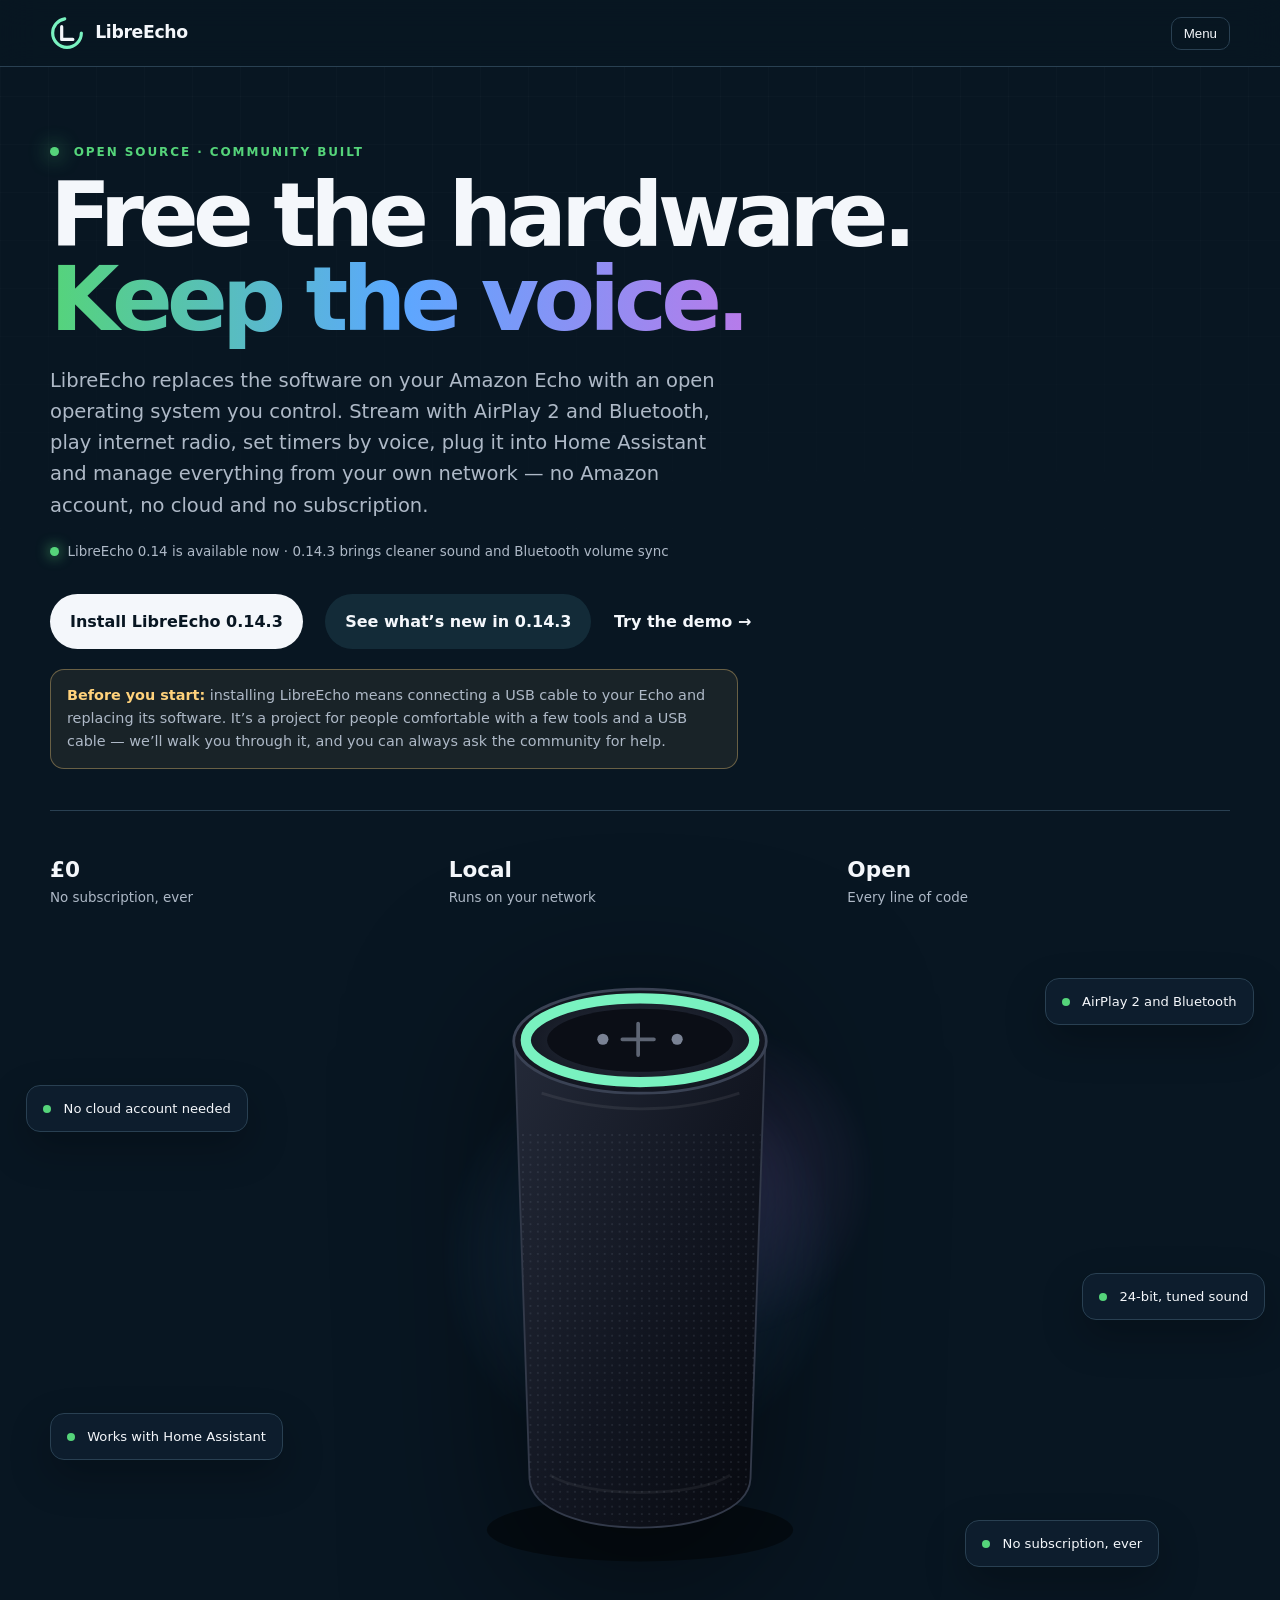
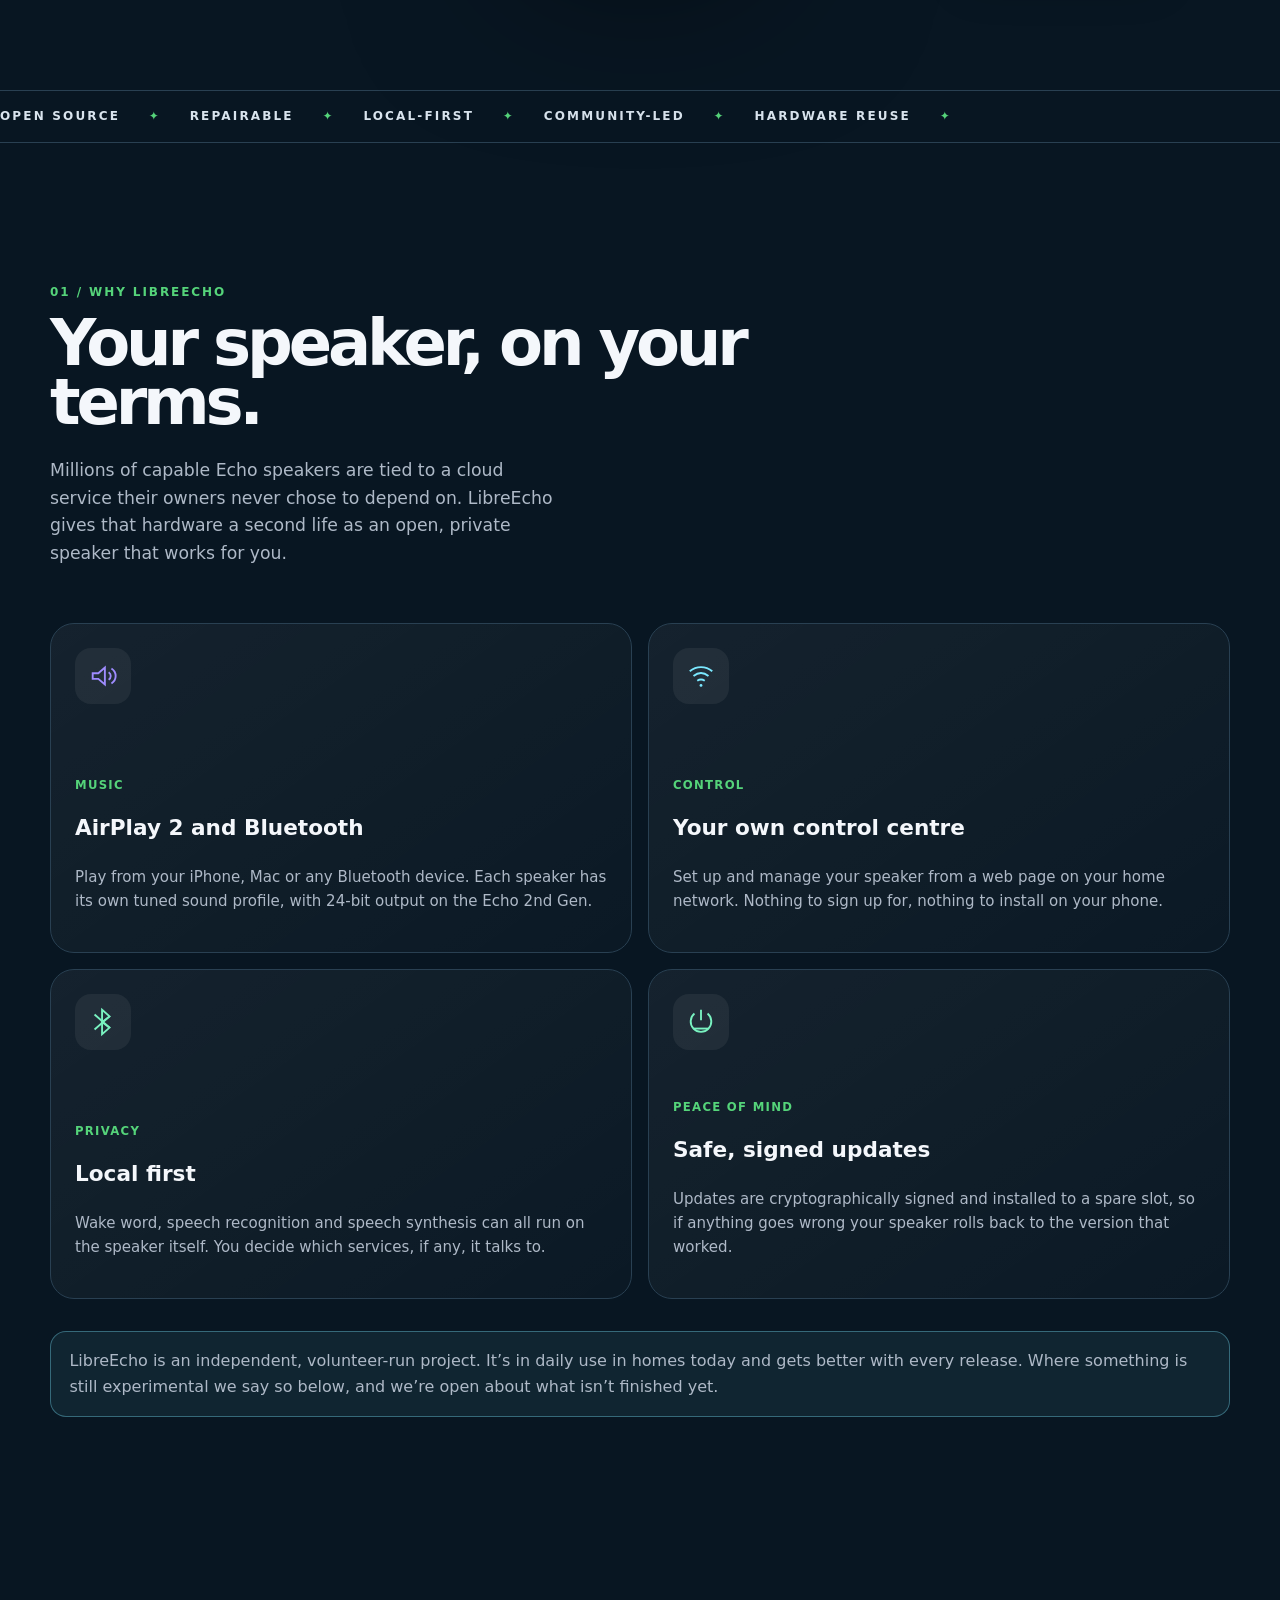
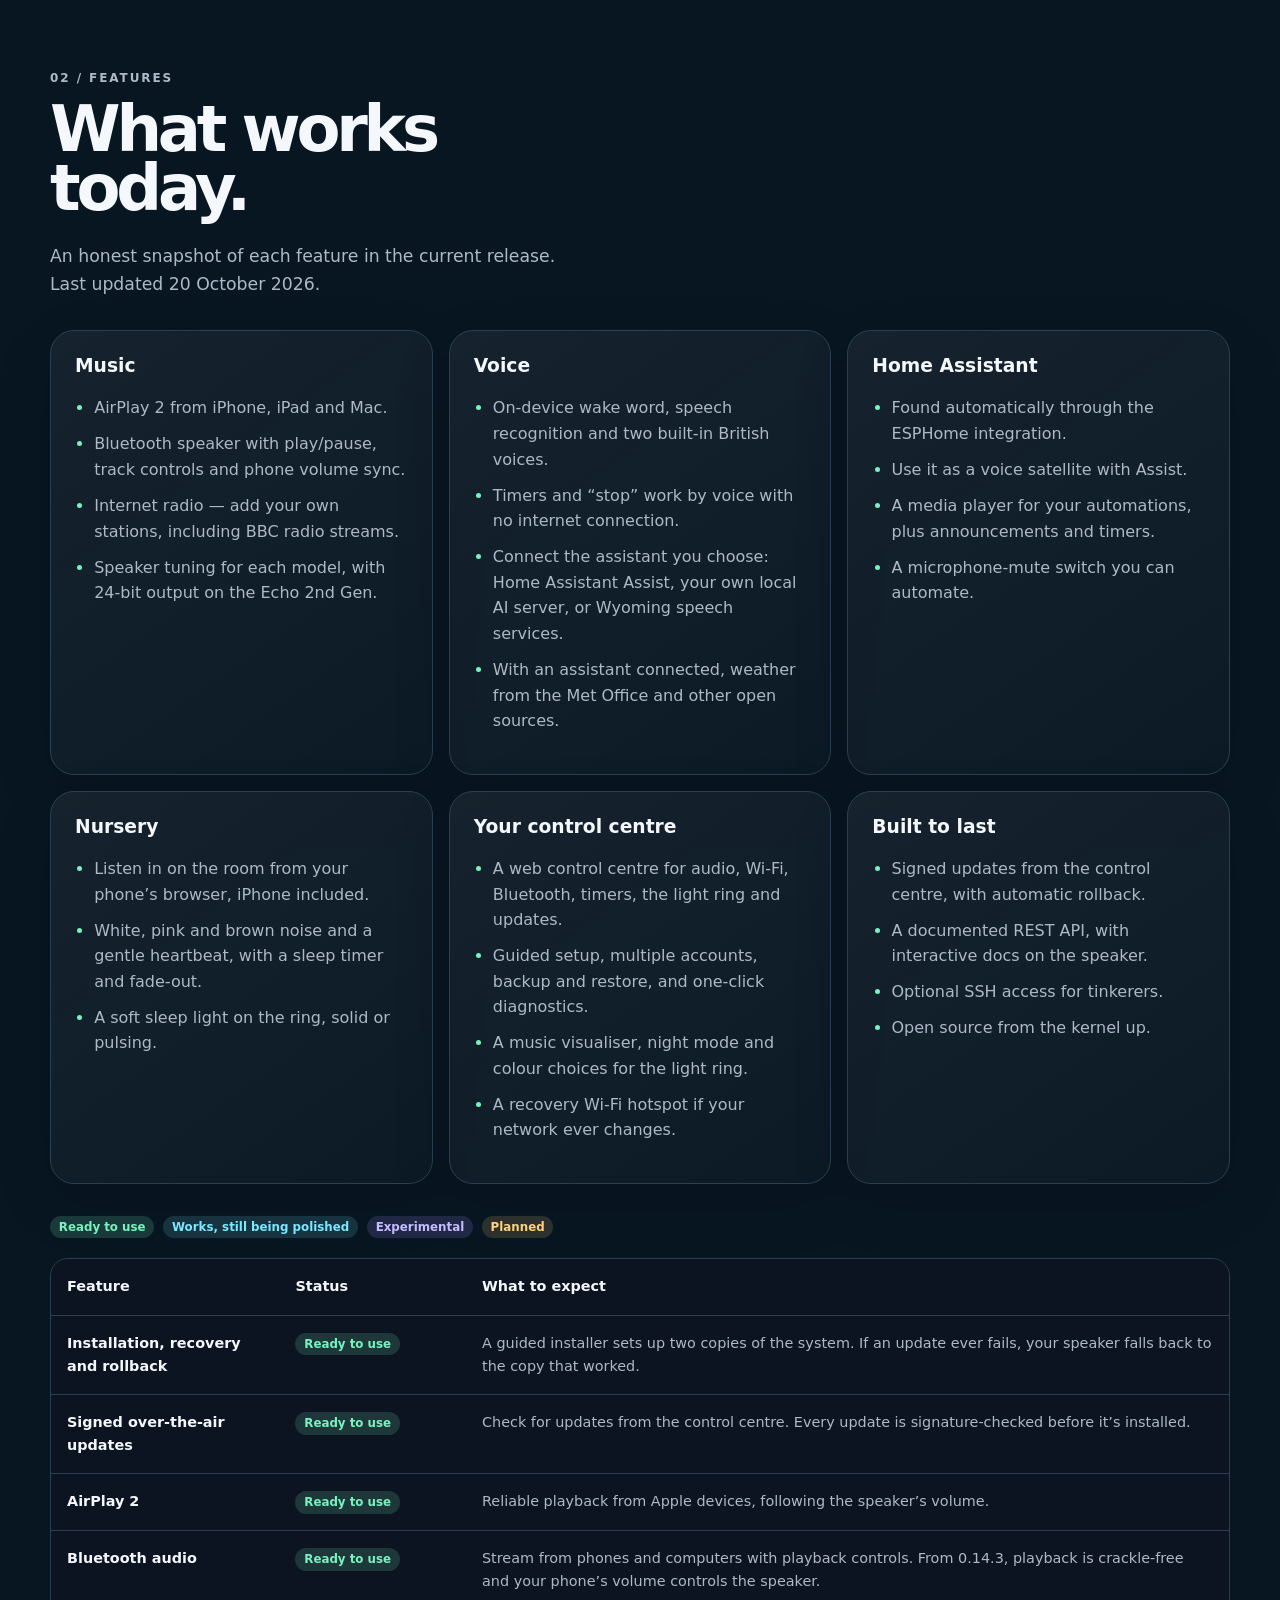
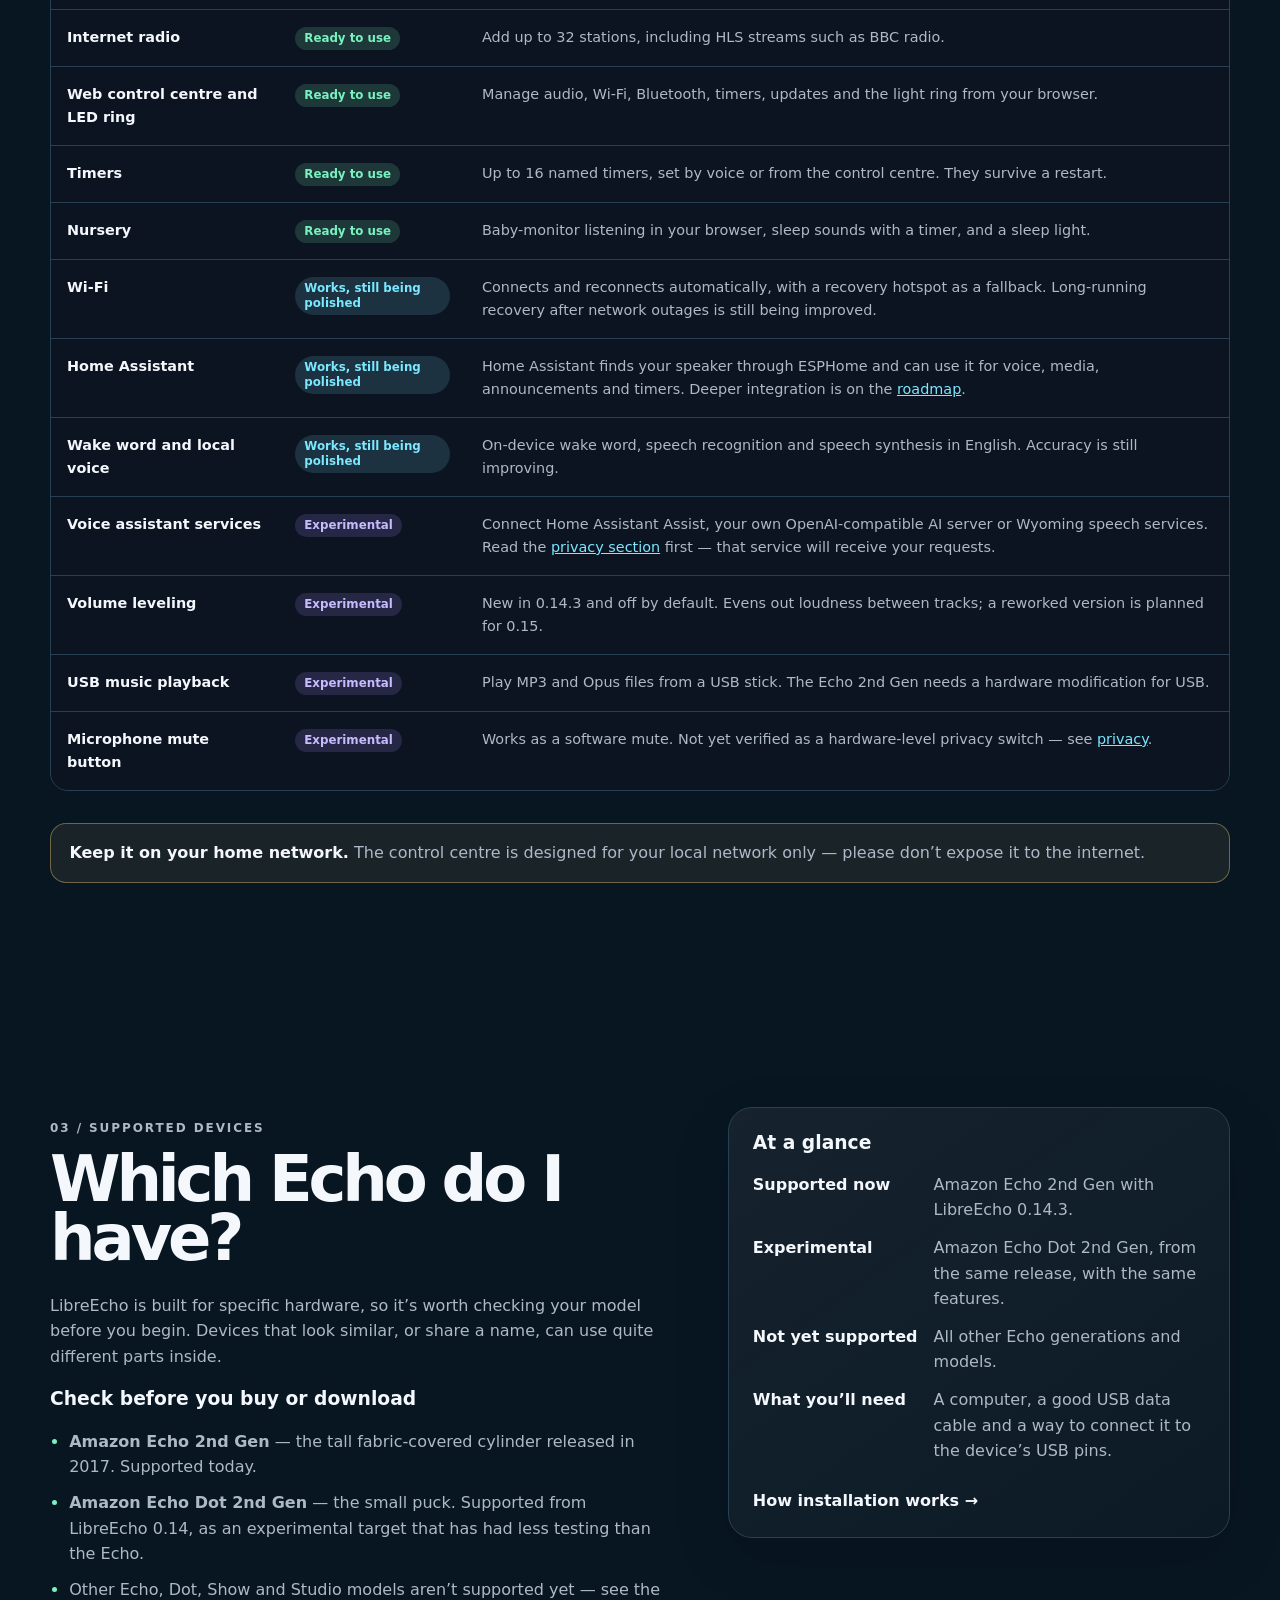
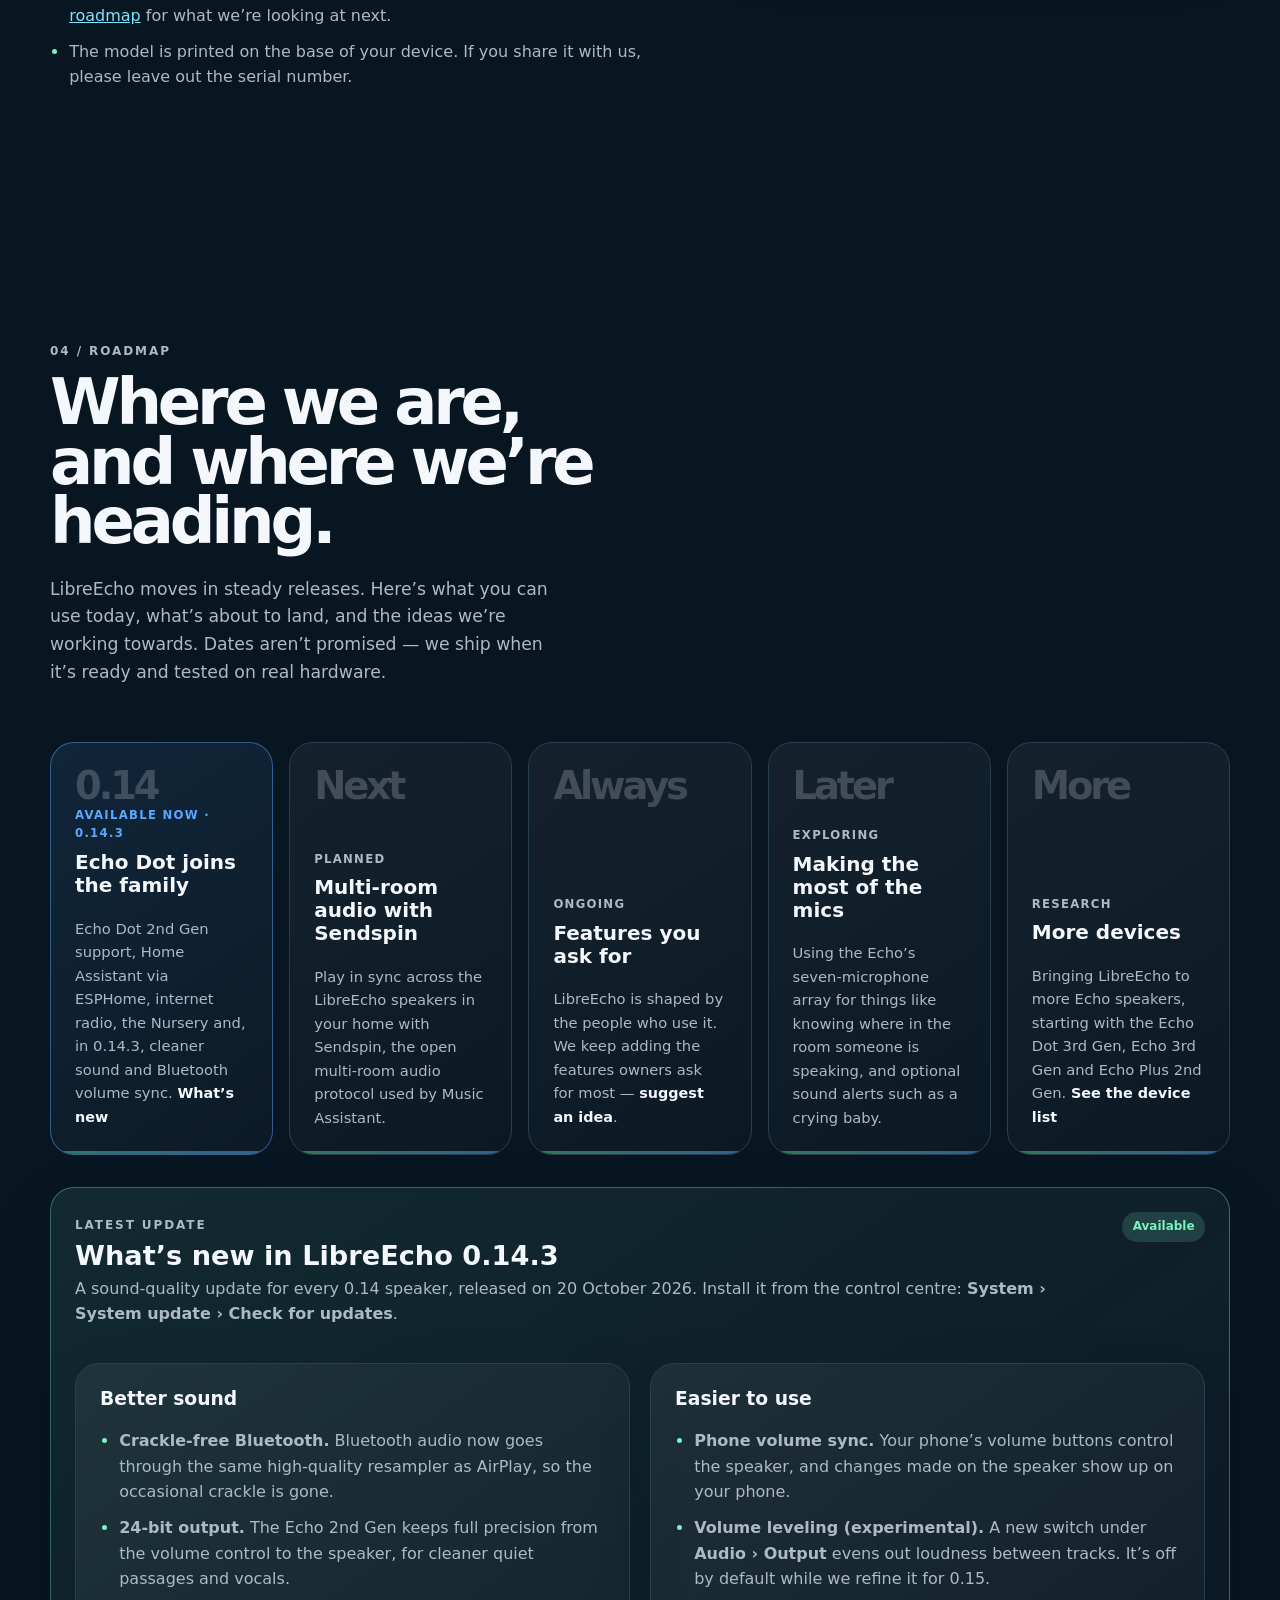
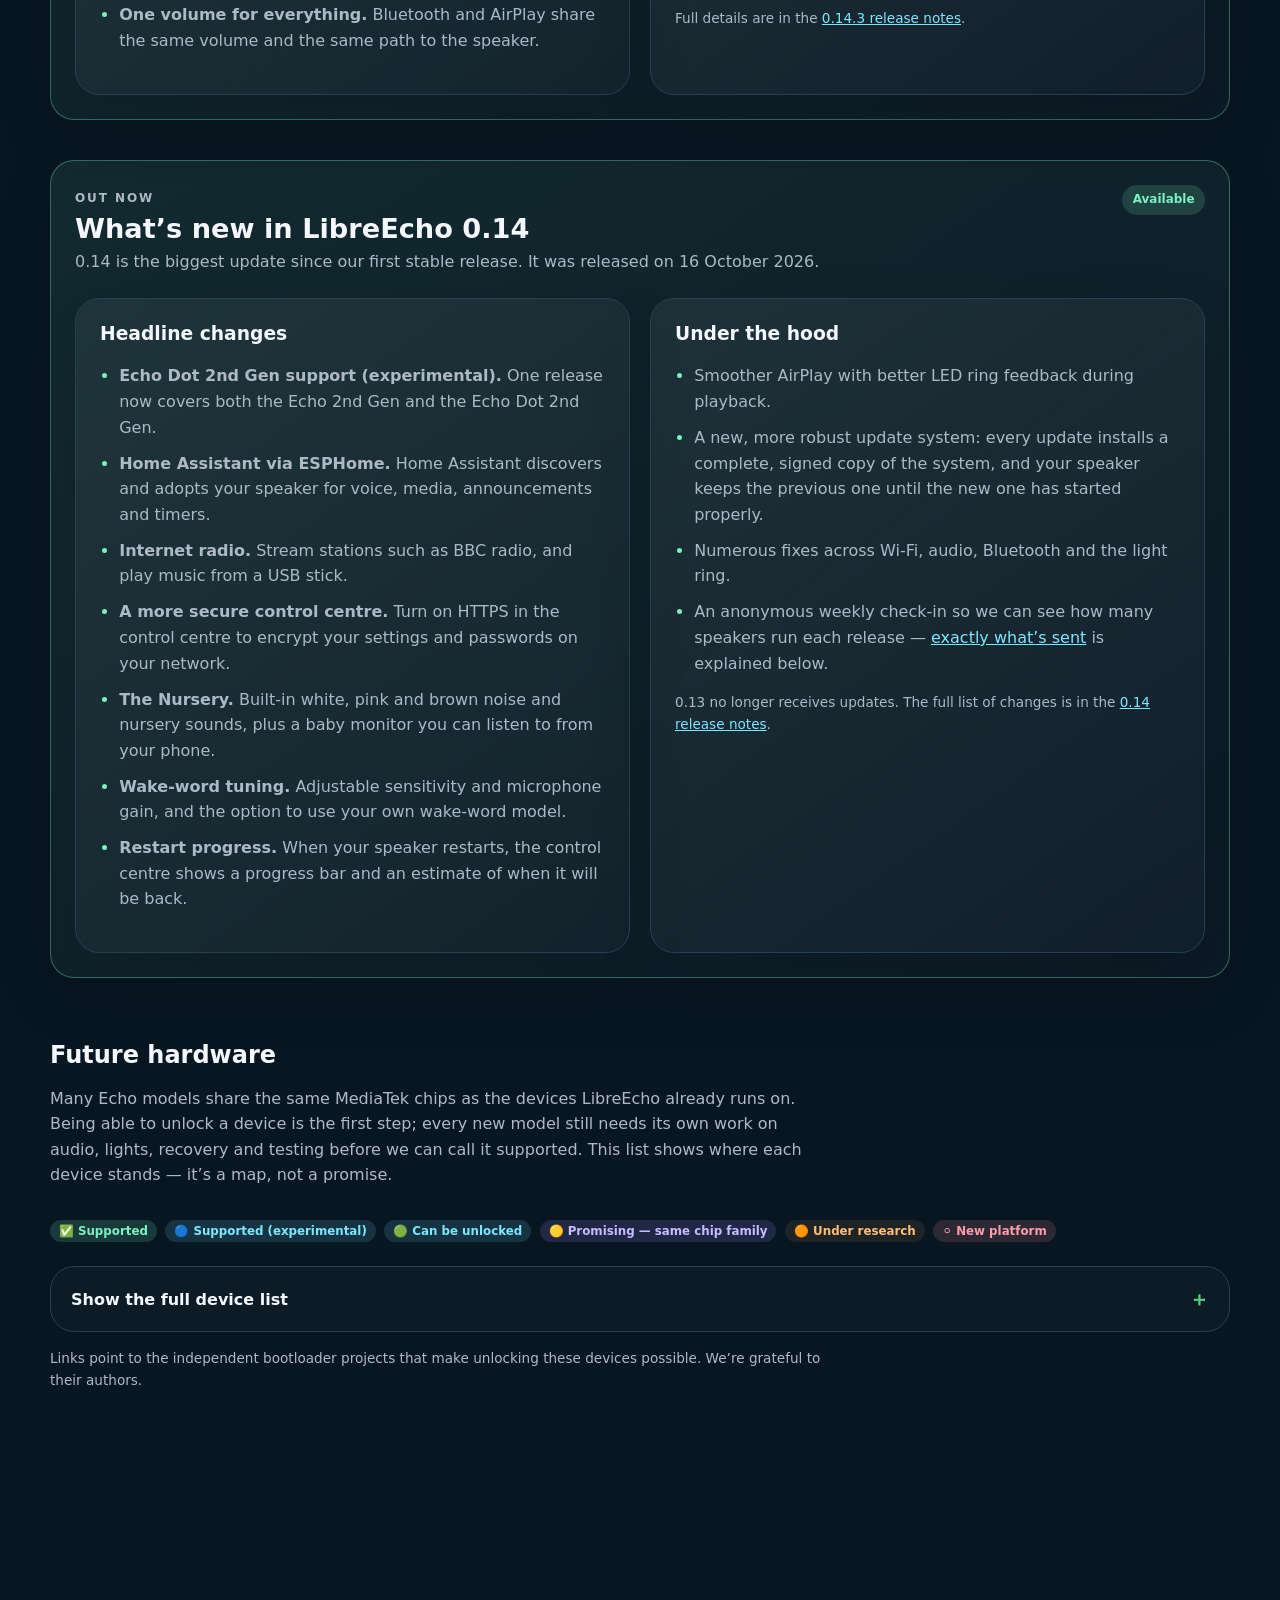
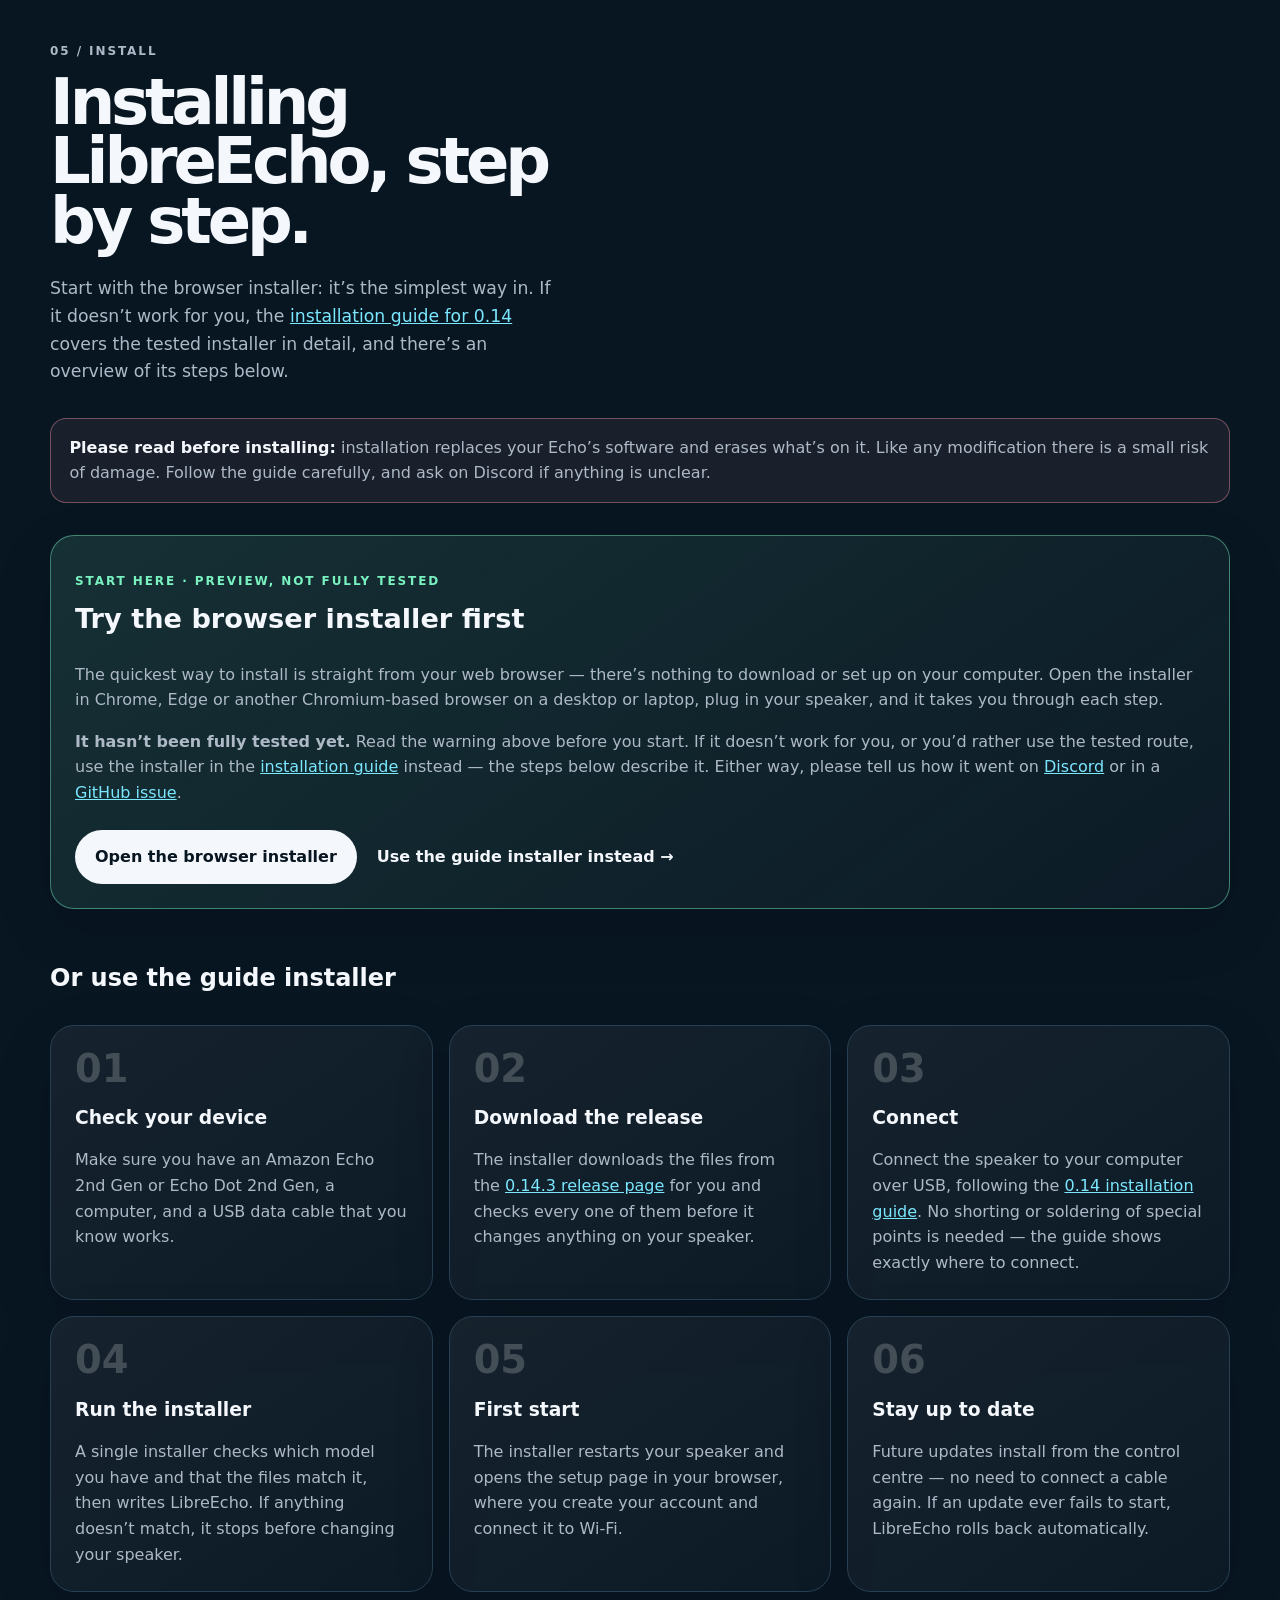
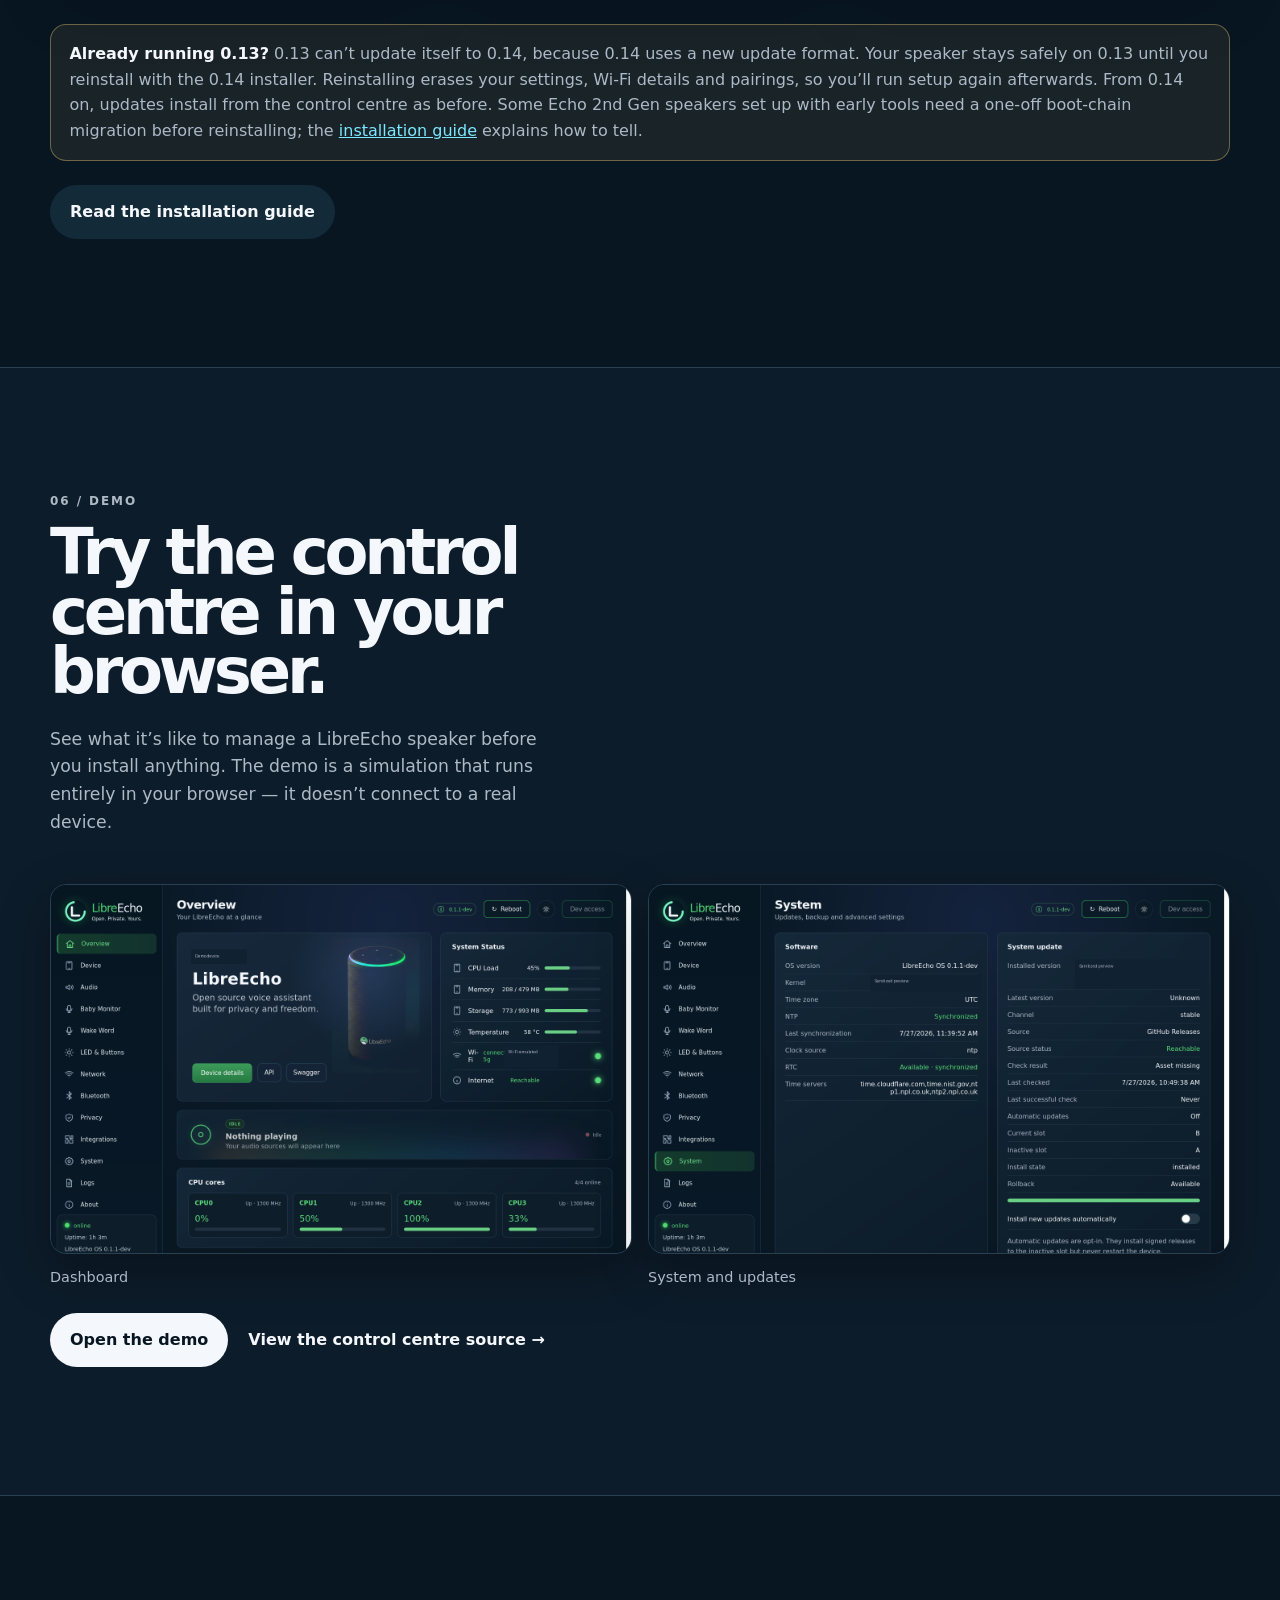
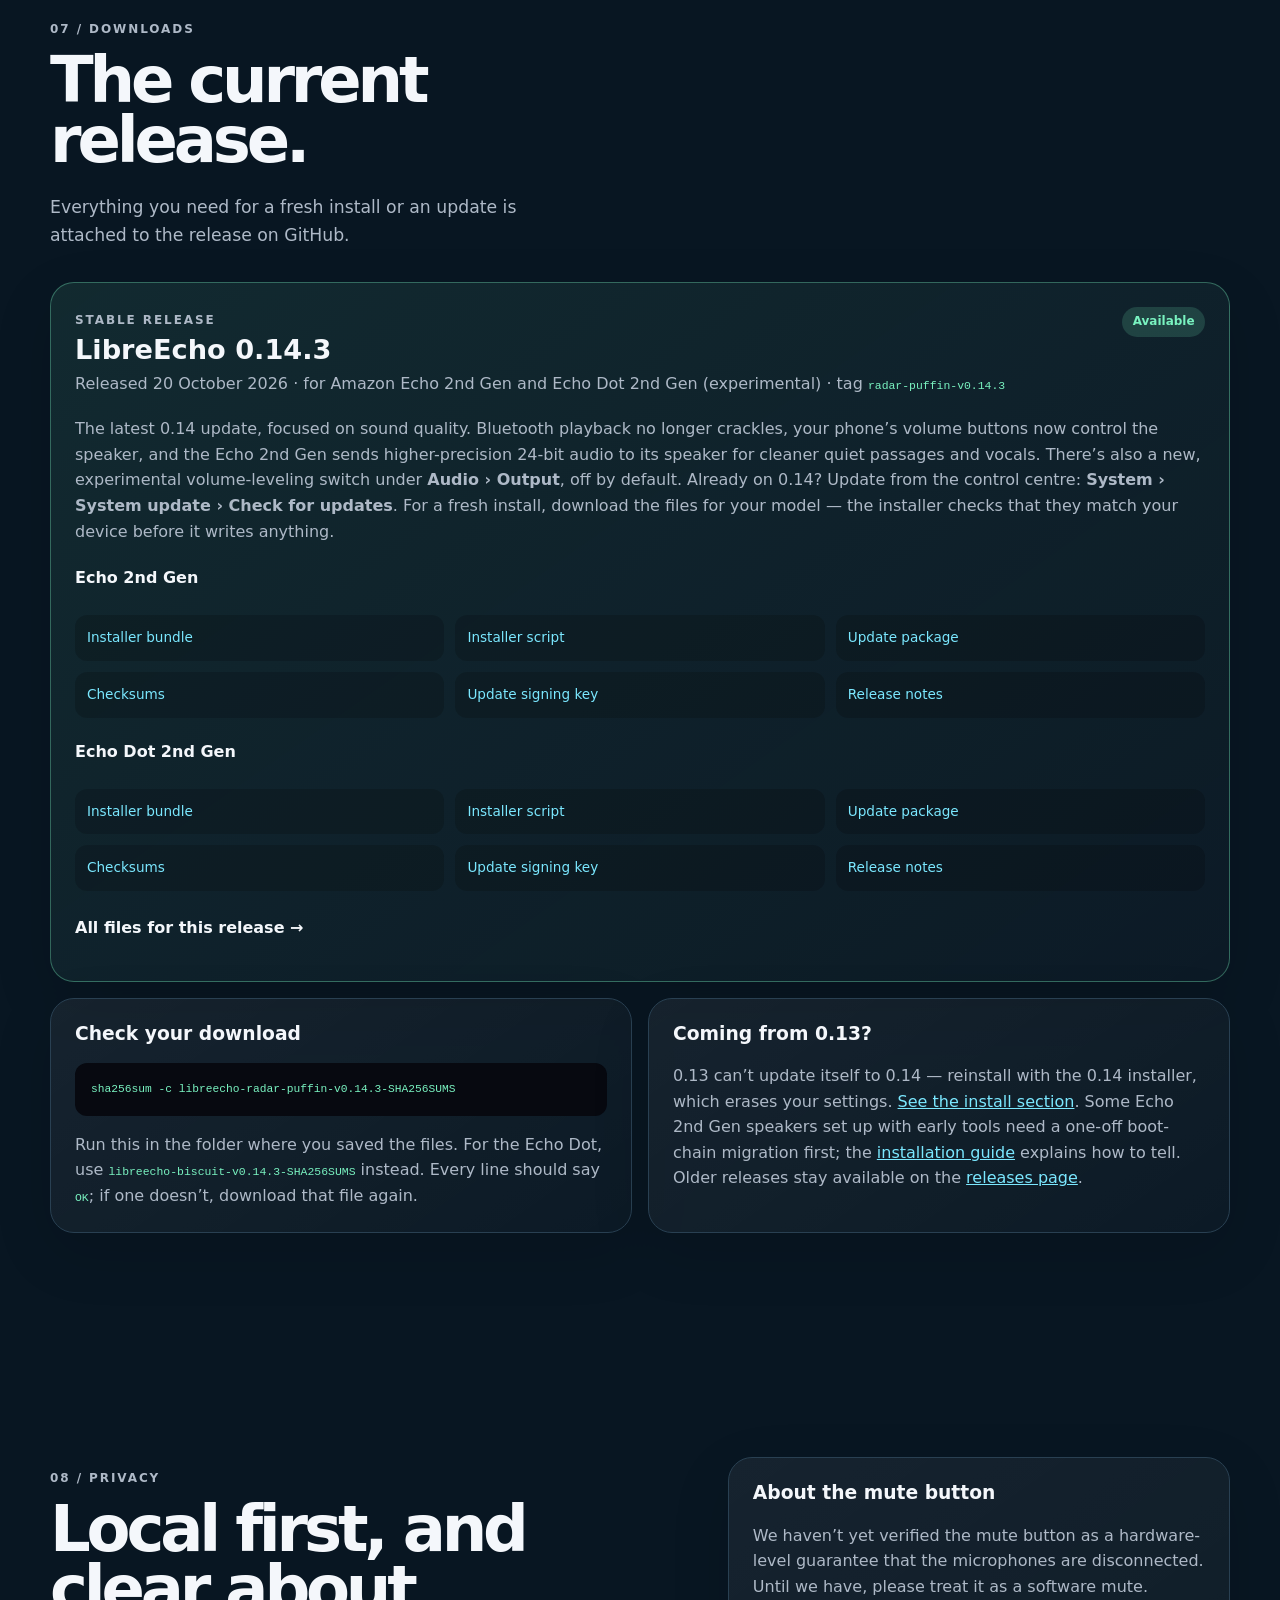
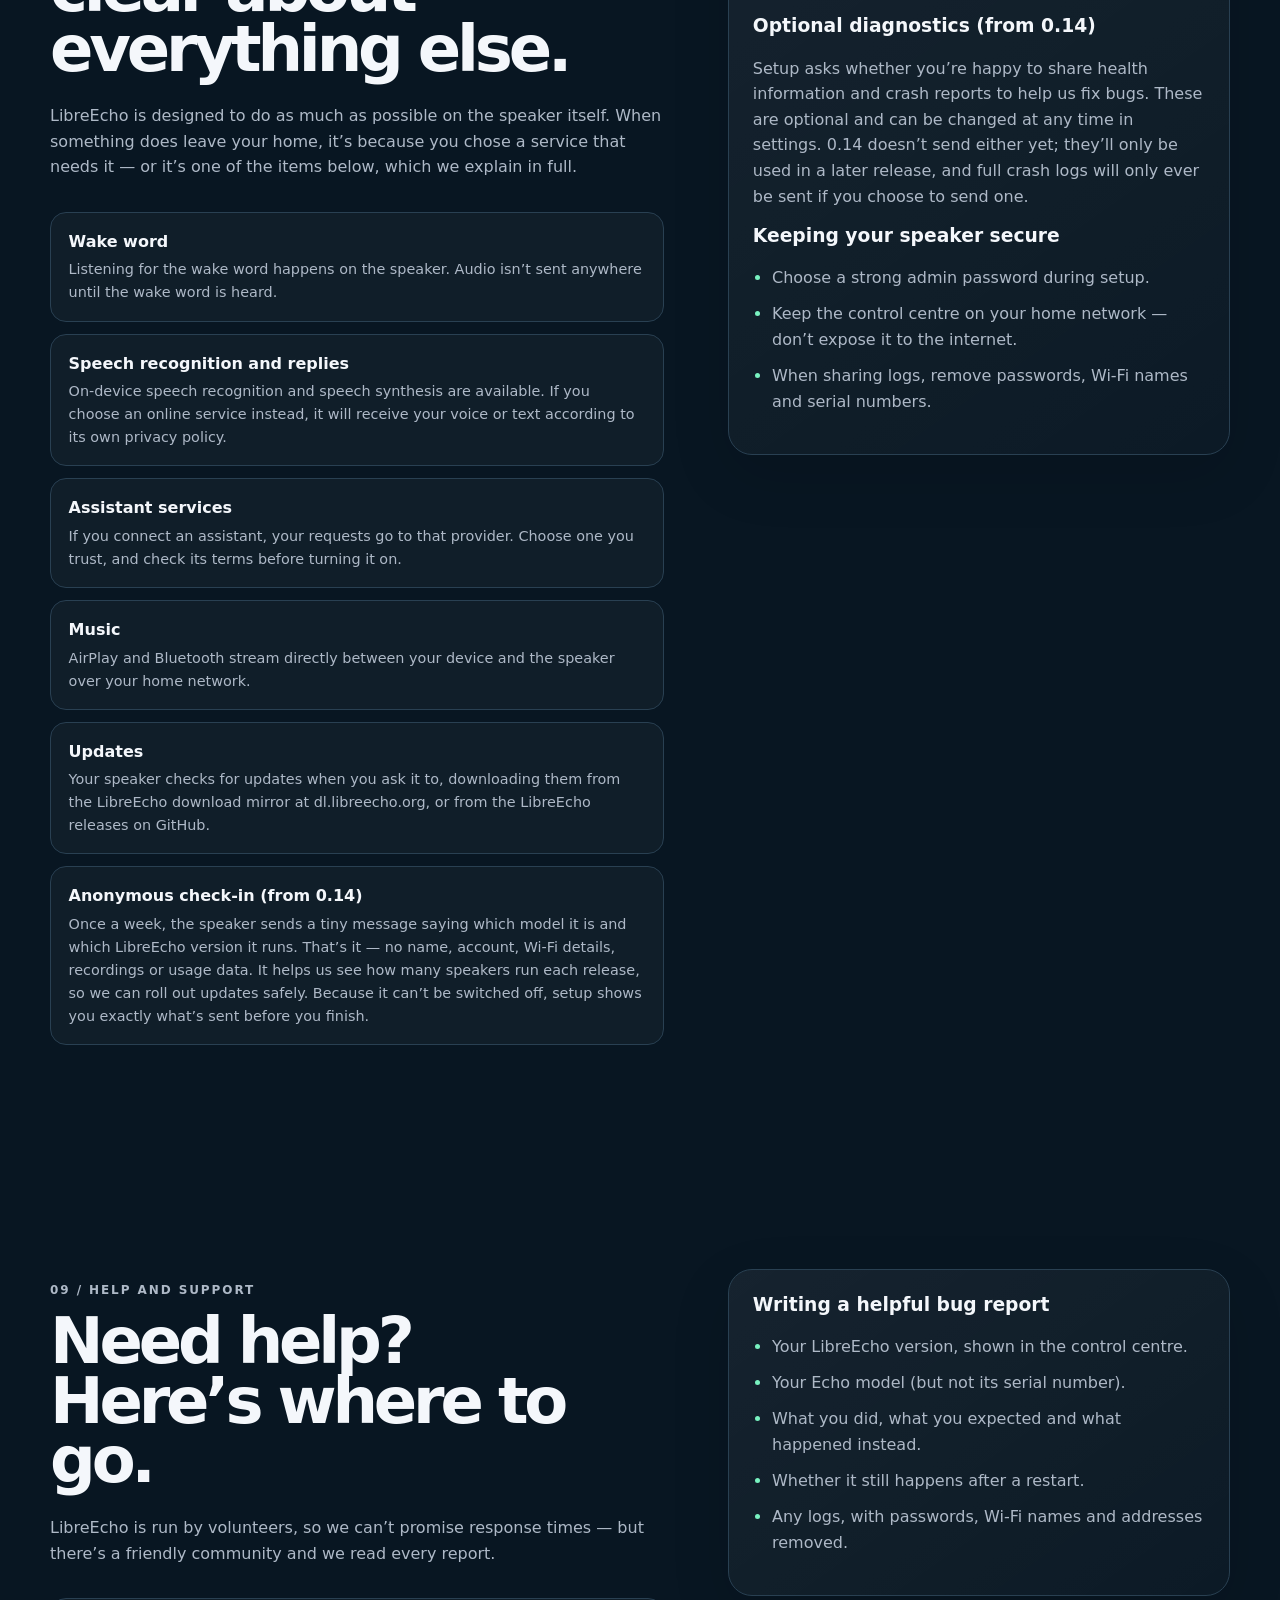
==== commit 7b60c253: "docs(site): show what LibreEcho does today, cover 0.14.3, refresh the roadmap - A 'What it does' gri" ====
--- a/index.html
+++ b/index.html
@@ -43,11 +43,11 @@
       <div class="hero-copy">
         <p class="eyebrow"><span class="pulse"></span> Open source · Community built</p>
         <h1>Free the hardware.<br><span>Keep the voice.</span></h1>
-        <p class="hero-lead">LibreEcho replaces the software on your Amazon Echo with an open operating system you control. Stream music, use local voice control and manage everything from your own network — no Amazon account, no cloud and no subscription.</p>
-        <p class="status-note"><span class="status-dot"></span>LibreEcho 0.14 is available now · now with Echo Dot 2nd Gen support</p>
+        <p class="hero-lead">LibreEcho replaces the software on your Amazon Echo with an open operating system you control. Stream with AirPlay 2 and Bluetooth, play internet radio, set timers by voice, plug it into Home Assistant and manage everything from your own network — no Amazon account, no cloud and no subscription.</p>
+        <p class="status-note"><span class="status-dot"></span>LibreEcho 0.14 is available now · 0.14.3 brings cleaner sound and Bluetooth volume sync</p>
         <div class="hero-actions">
-          <a class="button" href="#install">Install LibreEcho 0.14</a>
-          <a class="button button-secondary" href="#release-014">See what’s new in 0.14</a>
+          <a class="button" href="#install">Install LibreEcho 0.14.3</a>
+          <a class="button button-secondary" href="#release-0143">See what’s new in 0.14.3</a>
           <a class="text-link" href="#demo">Try the demo <span aria-hidden="true">→</span></a>
         </div>
         <p class="hero-warning"><strong>Before you start:</strong> installing LibreEcho means connecting a USB cable to your Echo and replacing its software. It’s a project for people comfortable with a few tools and a USB cable — we’ll walk you through it, and you can always ask the community for help.</p>
@@ -61,10 +61,10 @@
         <div class="orb orb-one"></div>
         <div class="orb orb-two"></div>
         <img src="assets/images/echo-hero.svg" alt="A stylised tall smart speaker with an illuminated open-source ring">
-        <div class="status-card status-card-top"><span></span> AirPlay, now supported</div>
+        <div class="status-card status-card-top"><span></span> AirPlay 2 and Bluetooth</div>
         <div class="status-card status-card-topleft"><span></span> No cloud account needed</div>
-        <div class="status-card status-card-midright"><span></span> Music equaliser built in</div>
-        <div class="status-card status-card-bottom"><span></span> Local-first voice control</div>
+        <div class="status-card status-card-midright"><span></span> 24-bit, tuned sound</div>
+        <div class="status-card status-card-bottom"><span></span> Works with Home Assistant</div>
         <div class="status-card status-card-bottomright"><span></span> No subscription, ever</div>
       </div>
     </section>
@@ -82,56 +82,77 @@
         <p>Millions of capable Echo speakers are tied to a cloud service their owners never chose to depend on. LibreEcho gives that hardware a second life as an open, private speaker that works for you.</p>
       </div>
       <div class="progress-grid">
-        <article class="progress-card complete"><div class="card-icon"><img src="assets/images/icon-audio.svg" alt=""></div><p class="state">Music</p><h3>AirPlay and Bluetooth</h3><p>Play from your iPhone, Mac or any Bluetooth device. A built-in equaliser lets you shape the sound to your room.</p></article>
+        <article class="progress-card complete"><div class="card-icon"><img src="assets/images/icon-audio.svg" alt=""></div><p class="state">Music</p><h3>AirPlay 2 and Bluetooth</h3><p>Play from your iPhone, Mac or any Bluetooth device. Each speaker has its own tuned sound profile, with 24-bit output on the Echo 2nd Gen.</p></article>
         <article class="progress-card complete"><div class="card-icon"><img src="assets/images/icon-wifi.svg" alt=""></div><p class="state">Control</p><h3>Your own control centre</h3><p>Set up and manage your speaker from a web page on your home network. Nothing to sign up for, nothing to install on your phone.</p></article>
-        <article class="progress-card complete"><div class="card-icon"><img src="assets/images/icon-bluetooth.svg" alt=""></div><p class="state">Privacy</p><h3>Local first</h3><p>Wake-word detection runs on the speaker itself. You decide which services, if any, it talks to.</p></article>
+        <article class="progress-card complete"><div class="card-icon"><img src="assets/images/icon-bluetooth.svg" alt=""></div><p class="state">Privacy</p><h3>Local first</h3><p>Wake word, speech recognition and speech synthesis can all run on the speaker itself. You decide which services, if any, it talks to.</p></article>
         <article class="progress-card complete"><div class="card-icon"><img src="assets/images/icon-boot.svg" alt=""></div><p class="state">Peace of mind</p><h3>Safe, signed updates</h3><p>Updates are cryptographically signed and installed to a spare slot, so if anything goes wrong your speaker rolls back to the version that worked.</p></article>
       </div>
-      <div class="callout callout-info">LibreEcho is an independent, volunteer-run project. It’s already in daily use, but it’s still young — some features are marked as experimental below, and we’re open about what isn’t finished yet.</div>
+      <div class="callout callout-info">LibreEcho is an independent, volunteer-run project. It’s in daily use in homes today and gets better with every release. Where something is still experimental we say so below, and we’re open about what isn’t finished yet.</div>
     </section>
 
     <section id="features" class="section-shell doc-section">
-      <div class="section-heading"><div><p class="section-label">02 / Features</p><h2>What works today.</h2></div><p>An honest snapshot of each feature in the current release. Last updated <time datetime="2026-10-16">16 October 2026</time>.</p></div>
+      <div class="section-heading"><div><p class="section-label">02 / Features</p><h2>What works today.</h2></div><p>An honest snapshot of each feature in the current release. Last updated <time datetime="2026-10-20">20 October 2026</time>.</p></div>
+      <div class="tester-grid" aria-label="What LibreEcho does">
+        <article class="doc-card"><h3>Music</h3><ul class="check-list"><li>AirPlay 2 from iPhone, iPad and Mac.</li><li>Bluetooth speaker with play/pause, track controls and phone volume sync.</li><li>Internet radio — add your own stations, including BBC radio streams.</li><li>Speaker tuning for each model, with 24-bit output on the Echo 2nd Gen.</li></ul></article>
+        <article class="doc-card"><h3>Voice</h3><ul class="check-list"><li>On-device wake word, speech recognition and two built-in British voices.</li><li>Timers and “stop” work by voice with no internet connection.</li><li>Connect the assistant you choose: Home Assistant Assist, your own local AI server, or Wyoming speech services.</li><li>With an assistant connected, weather from the Met Office and other open sources.</li></ul></article>
+        <article class="doc-card"><h3>Home Assistant</h3><ul class="check-list"><li>Found automatically through the ESPHome integration.</li><li>Use it as a voice satellite with Assist.</li><li>A media player for your automations, plus announcements and timers.</li><li>A microphone-mute switch you can automate.</li></ul></article>
+        <article class="doc-card"><h3>Nursery</h3><ul class="check-list"><li>Listen in on the room from your phone’s browser, iPhone included.</li><li>White, pink and brown noise and a gentle heartbeat, with a sleep timer and fade-out.</li><li>A soft sleep light on the ring, solid or pulsing.</li></ul></article>
+        <article class="doc-card"><h3>Your control centre</h3><ul class="check-list"><li>A web control centre for audio, Wi-Fi, Bluetooth, timers, the light ring and updates.</li><li>Guided setup, multiple accounts, backup and restore, and one-click diagnostics.</li><li>A music visualiser, night mode and colour choices for the light ring.</li><li>A recovery Wi-Fi hotspot if your network ever changes.</li></ul></article>
+        <article class="doc-card"><h3>Built to last</h3><ul class="check-list"><li>Signed updates from the control centre, with automatic rollback.</li><li>A documented REST API, with interactive docs on the speaker.</li><li>Optional SSH access for tinkerers.</li><li>Open source from the kernel up.</li></ul></article>
+      </div>
       <div class="status-legend" aria-label="Feature status legend"><span class="status-beta">Ready to use</span><span class="status-hardening">Works, still being polished</span><span class="status-experimental">Experimental</span><span class="status-planned">Planned</span></div>
-      <div class="table-wrap"><table class="feature-table"><caption class="sr-only">LibreEcho feature status as of 16 October 2026</caption><thead><tr><th scope="col">Feature</th><th scope="col">Status</th><th scope="col">What to expect</th></tr></thead><tbody>
+      <div class="table-wrap"><table class="feature-table"><caption class="sr-only">LibreEcho feature status as of 20 October 2026</caption><thead><tr><th scope="col">Feature</th><th scope="col">Status</th><th scope="col">What to expect</th></tr></thead><tbody>
         <tr><th scope="row">Installation, recovery and rollback</th><td><span class="status-beta">Ready to use</span></td><td>A guided installer sets up two copies of the system. If an update ever fails, your speaker falls back to the copy that worked.</td></tr>
         <tr><th scope="row">Signed over-the-air updates</th><td><span class="status-beta">Ready to use</span></td><td>Check for updates from the control centre. Every update is signature-checked before it’s installed.</td></tr>
-        <tr><th scope="row">AirPlay</th><td><span class="status-hardening">Works, still being polished</span></td><td>Reliable playback from Apple devices. We’re still refining how volume behaves when a stream first starts.</td></tr>
-        <tr><th scope="row">Bluetooth audio</th><td><span class="status-hardening">Works, still being polished</span></td><td>Stream from phones and computers with playback controls. Pairing is being tested with more devices.</td></tr>
-        <tr><th scope="row">Wi-Fi</th><td><span class="status-hardening">Works, still being polished</span></td><td>Connects and reconnects automatically. Long-running recovery after network outages is still being improved.</td></tr>
-        <tr><th scope="row">Web control centre and LED ring</th><td><span class="status-hardening">Works, still being polished</span></td><td>Manage audio, Wi-Fi, updates and the light ring from your browser.</td></tr>
-        <tr><th scope="row">Wake word and local voice</th><td><span class="status-experimental">Experimental</span></td><td>On-device wake word, speech recognition and speech synthesis are available to try, but accuracy is still improving.</td></tr>
-        <tr><th scope="row">Voice assistant services</th><td><span class="status-experimental">Experimental</span></td><td>You can connect an assistant service of your choice. Read the <a href="#privacy">privacy section</a> first — that service will receive your requests.</td></tr>
-        <tr><th scope="row">Microphone mute button</th><td><span class="status-experimental">Experimental</span></td><td>Not yet verified as a hardware-level privacy switch. See <a href="#privacy">privacy</a>.</td></tr>
-        <tr><th scope="row">Home Assistant</th><td><span class="status-experimental">Experimental</span></td><td>From 0.14, Home Assistant finds your speaker through its ESPHome integration and can use it for voice, media, announcements and timers. Fuller integration is on the <a href="#roadmap">roadmap</a>.</td></tr>
+        <tr><th scope="row">AirPlay 2</th><td><span class="status-beta">Ready to use</span></td><td>Reliable playback from Apple devices, following the speaker’s volume.</td></tr>
+        <tr><th scope="row">Bluetooth audio</th><td><span class="status-beta">Ready to use</span></td><td>Stream from phones and computers with playback controls. From 0.14.3, playback is crackle-free and your phone’s volume controls the speaker.</td></tr>
+        <tr><th scope="row">Internet radio</th><td><span class="status-beta">Ready to use</span></td><td>Add up to 32 stations, including HLS streams such as BBC radio.</td></tr>
+        <tr><th scope="row">Web control centre and LED ring</th><td><span class="status-beta">Ready to use</span></td><td>Manage audio, Wi-Fi, Bluetooth, timers, updates and the light ring from your browser.</td></tr>
+        <tr><th scope="row">Timers</th><td><span class="status-beta">Ready to use</span></td><td>Up to 16 named timers, set by voice or from the control centre. They survive a restart.</td></tr>
+        <tr><th scope="row">Nursery</th><td><span class="status-beta">Ready to use</span></td><td>Baby-monitor listening in your browser, sleep sounds with a timer, and a sleep light.</td></tr>
+        <tr><th scope="row">Wi-Fi</th><td><span class="status-hardening">Works, still being polished</span></td><td>Connects and reconnects automatically, with a recovery hotspot as a fallback. Long-running recovery after network outages is still being improved.</td></tr>
+        <tr><th scope="row">Home Assistant</th><td><span class="status-hardening">Works, still being polished</span></td><td>Home Assistant finds your speaker through ESPHome and can use it for voice, media, announcements and timers. Deeper integration is on the <a href="#roadmap">roadmap</a>.</td></tr>
+        <tr><th scope="row">Wake word and local voice</th><td><span class="status-hardening">Works, still being polished</span></td><td>On-device wake word, speech recognition and speech synthesis in English. Accuracy is still improving.</td></tr>
+        <tr><th scope="row">Voice assistant services</th><td><span class="status-experimental">Experimental</span></td><td>Connect Home Assistant Assist, your own OpenAI-compatible AI server or Wyoming speech services. Read the <a href="#privacy">privacy section</a> first — that service will receive your requests.</td></tr>
+        <tr><th scope="row">Volume leveling</th><td><span class="status-experimental">Experimental</span></td><td>New in 0.14.3 and off by default. Evens out loudness between tracks; a reworked version is planned for 0.15.</td></tr>
+        <tr><th scope="row">USB music playback</th><td><span class="status-experimental">Experimental</span></td><td>Play MP3 and Opus files from a USB stick. The Echo 2nd Gen needs a hardware modification for USB.</td></tr>
+        <tr><th scope="row">Microphone mute button</th><td><span class="status-experimental">Experimental</span></td><td>Works as a software mute. Not yet verified as a hardware-level privacy switch — see <a href="#privacy">privacy</a>.</td></tr>
       </tbody></table></div>
       <div class="callout callout-warning"><strong>Keep it on your home network.</strong> The control centre is designed for your local network only — please don’t expose it to the internet.</div>
     </section>
 
     <section id="hardware" class="section-shell doc-section split-doc">
       <div><p class="section-label">03 / Supported devices</p><h2>Which Echo do I have?</h2><p>LibreEcho is built for specific hardware, so it’s worth checking your model before you begin. Devices that look similar, or share a name, can use quite different parts inside.</p><h3>Check before you buy or download</h3><ul class="check-list"><li><strong>Amazon Echo 2nd Gen</strong> — the tall fabric-covered cylinder released in 2017. Supported today.</li><li><strong>Amazon Echo Dot 2nd Gen</strong> — the small puck. Supported from LibreEcho 0.14, as an experimental target that has had less testing than the Echo.</li><li>Other Echo, Dot, Show and Studio models aren’t supported yet — see the <a href="#roadmap">roadmap</a> for what we’re looking at next.</li><li>The model is printed on the base of your device. If you share it with us, please leave out the serial number.</li></ul></div>
-      <div class="doc-card"><h3>At a glance</h3><dl class="definition-list"><dt>Supported now</dt><dd>Amazon Echo 2nd Gen with LibreEcho 0.14.</dd><dt>Experimental</dt><dd>Amazon Echo Dot 2nd Gen, from the same 0.14 release.</dd><dt>Not yet supported</dt><dd>All other Echo generations and models.</dd><dt>What you’ll need</dt><dd>A computer, a good USB data cable and a way to connect it to the device’s USB pins.</dd></dl><a class="text-link" href="#install">How installation works <span aria-hidden="true">→</span></a></div>
+      <div class="doc-card"><h3>At a glance</h3><dl class="definition-list"><dt>Supported now</dt><dd>Amazon Echo 2nd Gen with LibreEcho 0.14.3.</dd><dt>Experimental</dt><dd>Amazon Echo Dot 2nd Gen, from the same release, with the same features.</dd><dt>Not yet supported</dt><dd>All other Echo generations and models.</dd><dt>What you’ll need</dt><dd>A computer, a good USB data cable and a way to connect it to the device’s USB pins.</dd></dl><a class="text-link" href="#install">How installation works <span aria-hidden="true">→</span></a></div>
     </section>
 
     <section id="roadmap" class="section-shell doc-section roadmap-section">
       <div class="section-heading"><div><p class="section-label">04 / Roadmap</p><h2>Where we are, and where we’re heading.</h2></div><p>LibreEcho moves in steady releases. Here’s what you can use today, what’s about to land, and the ideas we’re working towards. Dates aren’t promised — we ship when it’s ready and tested on real hardware.</p></div>
       <div class="roadmap-grid">
-        <article class="roadmap-card"><span class="roadmap-number">0.13</span><p class="state">Previous release</p><h3>The first stable release</h3><p>Echo 2nd Gen support, AirPlay, Bluetooth, the web control centre and signed updates with automatic rollback.</p></article>
-        <article class="roadmap-card active"><span class="roadmap-number">0.14</span><p class="state">Available now</p><h3>Echo Dot joins the family</h3><p>Echo Dot 2nd Gen support, Home Assistant via ESPHome, internet radio, sleep sounds and a long list of reliability fixes. <a class="text-link" href="#release-014">Details below</a></p></article>
-        <article class="roadmap-card"><span class="roadmap-number">Next</span><p class="state">Planned</p><h3>Smarter at home</h3><p>Deeper Home Assistant integration, multi-room audio with Sendspin, room names, a choice of assistant voices and your own custom wake words.</p></article>
+        <article class="roadmap-card active"><span class="roadmap-number">0.14</span><p class="state">Available now · 0.14.3</p><h3>Echo Dot joins the family</h3><p>Echo Dot 2nd Gen support, Home Assistant via ESPHome, internet radio, the Nursery and, in 0.14.3, cleaner sound and Bluetooth volume sync. <a class="text-link" href="#release-0143">What’s new</a></p></article>
+        <article class="roadmap-card"><span class="roadmap-number">Next</span><p class="state">Planned</p><h3>Multi-room audio with Sendspin</h3><p>Play in sync across the LibreEcho speakers in your home with Sendspin, the open multi-room audio protocol used by Music Assistant.</p></article>
+        <article class="roadmap-card"><span class="roadmap-number">Always</span><p class="state">Ongoing</p><h3>Features you ask for</h3><p>LibreEcho is shaped by the people who use it. We keep adding the features owners ask for most — <a class="text-link" href="https://github.com/aslater3/LibreEcho/discussions">suggest an idea</a>.</p></article>
         <article class="roadmap-card"><span class="roadmap-number">Later</span><p class="state">Exploring</p><h3>Making the most of the mics</h3><p>Using the Echo’s seven-microphone array for things like knowing where in the room someone is speaking, and optional sound alerts such as a crying baby.</p></article>
-        <article class="roadmap-card"><span class="roadmap-number">More</span><p class="state">Research</p><h3>More devices</h3><p>Bringing LibreEcho to more Echo speakers, starting with the Echo Dot 3rd Gen, Echo 3rd Gen and Echo Plus 2nd Gen.</p></article>
+        <article class="roadmap-card"><span class="roadmap-number">More</span><p class="state">Research</p><h3>More devices</h3><p>Bringing LibreEcho to more Echo speakers, starting with the Echo Dot 3rd Gen, Echo 3rd Gen and Echo Plus 2nd Gen. <a class="text-link" href="#future-hardware">See the device list</a></p></article>
+      </div>
+
+      <div id="release-0143" class="release-card">
+        <div class="release-head"><div><p class="eyebrow">Latest update</p><h3>What’s new in LibreEcho 0.14.3</h3><p>A sound-quality update for every 0.14 speaker, released on 20 October 2026. Install it from the control centre: <strong>System › System update › Check for updates</strong>.</p></div><span class="status-pill status-published">Available</span></div>
+        <div class="roadmap-summary">
+          <div class="doc-card"><h3>Better sound</h3><ul class="check-list"><li><strong>Crackle-free Bluetooth.</strong> Bluetooth audio now goes through the same high-quality resampler as AirPlay, so the occasional crackle is gone.</li><li><strong>24-bit output.</strong> The Echo 2nd Gen keeps full precision from the volume control to the speaker, for cleaner quiet passages and vocals.</li><li><strong>One volume for everything.</strong> Bluetooth and AirPlay share the same volume and the same path to the speaker.</li></ul></div>
+          <div class="doc-card"><h3>Easier to use</h3><ul class="check-list"><li><strong>Phone volume sync.</strong> Your phone’s volume buttons control the speaker, and changes made on the speaker show up on your phone.</li><li><strong>Volume leveling (experimental).</strong> A new switch under <strong>Audio › Output</strong> evens out loudness between tracks. It’s off by default while we refine it for 0.15.</li></ul><p class="fine-print">Full details are in the <a href="https://github.com/aslater3/LibreEcho/releases/download/radar-puffin-v0.14.3/libreecho-radar-puffin-v0.14.3-release-notes.md">0.14.3 release notes</a>.</p></div>
+        </div>
       </div>
 
       <div id="release-014" class="release-card">
         <div class="release-head"><div><p class="eyebrow">Out now</p><h3>What’s new in LibreEcho 0.14</h3><p>0.14 is the biggest update since our first stable release. It was released on 16 October 2026.</p></div><span class="status-pill status-published">Available</span></div>
         <div class="roadmap-summary">
-          <div class="doc-card"><h3>Headline changes</h3><ul class="check-list"><li><strong>Echo Dot 2nd Gen support (experimental).</strong> One release now covers both the Echo 2nd Gen and the Echo Dot 2nd Gen.</li><li><strong>Home Assistant via ESPHome.</strong> Home Assistant discovers and adopts your speaker for voice, media, announcements and timers.</li><li><strong>Internet radio.</strong> Stream stations such as BBC radio, and play music from a USB stick.</li><li><strong>A secure control centre.</strong> The web control centre is served over HTTPS, so your settings and passwords are encrypted on your network.</li><li><strong>Sleep sounds.</strong> Built-in white, pink and brown noise and nursery sounds.</li><li><strong>More wake words.</strong> A wider choice of wake-word models in the control centre.</li><li><strong>Restart progress.</strong> When your speaker restarts, the control centre shows a progress bar and an estimate of when it will be back.</li></ul></div>
+          <div class="doc-card"><h3>Headline changes</h3><ul class="check-list"><li><strong>Echo Dot 2nd Gen support (experimental).</strong> One release now covers both the Echo 2nd Gen and the Echo Dot 2nd Gen.</li><li><strong>Home Assistant via ESPHome.</strong> Home Assistant discovers and adopts your speaker for voice, media, announcements and timers.</li><li><strong>Internet radio.</strong> Stream stations such as BBC radio, and play music from a USB stick.</li><li><strong>A more secure control centre.</strong> Turn on HTTPS in the control centre to encrypt your settings and passwords on your network.</li><li><strong>The Nursery.</strong> Built-in white, pink and brown noise and nursery sounds, plus a baby monitor you can listen to from your phone.</li><li><strong>Wake-word tuning.</strong> Adjustable sensitivity and microphone gain, and the option to use your own wake-word model.</li><li><strong>Restart progress.</strong> When your speaker restarts, the control centre shows a progress bar and an estimate of when it will be back.</li></ul></div>
           <div class="doc-card"><h3>Under the hood</h3><ul class="check-list"><li>Smoother AirPlay with better LED ring feedback during playback.</li><li>A new, more robust update system: every update installs a complete, signed copy of the system, and your speaker keeps the previous one until the new one has started properly.</li><li>Numerous fixes across Wi-Fi, audio, Bluetooth and the light ring.</li><li>An anonymous weekly check-in so we can see how many speakers run each release — <a href="#privacy">exactly what’s sent</a> is explained below.</li></ul><p class="fine-print">0.13 no longer receives updates. The full list of changes is in the <a href="https://github.com/aslater3/LibreEcho/releases/download/radar-puffin-v0.14.0/libreecho-radar-puffin-v0.14.0-release-notes.md">0.14 release notes</a>.</p></div>
         </div>
       </div>
 
-      <h3 class="roadmap-subhead">Future hardware</h3>
+      <h3 id="future-hardware" class="roadmap-subhead">Future hardware</h3>
       <p>Many Echo models share the same MediaTek chips as the devices LibreEcho already runs on. Being able to unlock a device is the first step; every new model still needs its own work on audio, lights, recovery and testing before we can call it supported. This list shows where each device stands — it’s a map, not a promise.</p>
       <div class="status-legend" aria-label="Hardware roadmap status legend"><span class="status-beta">✅ Supported</span><span class="status-hardening">🔵 Supported (experimental)</span><span class="status-verified">🟢 Can be unlocked</span><span class="status-experimental">🟡 Promising — same chip family</span><span class="status-research">🟠 Under research</span><span class="status-unsupported">⚪ New platform</span></div>
       <details class="roadmap-disclosure"><summary>Show the full device list <span aria-hidden="true">＋</span></summary><div class="table-wrap"><table class="feature-table roadmap-table"><caption class="sr-only">LibreEcho hardware compatibility and porting list</caption><thead><tr><th scope="col">Codename</th><th scope="col">Product</th><th scope="col">Chip</th><th scope="col">Status</th><th scope="col">Related project</th></tr></thead><tbody>
@@ -177,7 +198,7 @@
       <h3 id="install-guide" class="install-subhead">Or use the guide installer</h3>
       <div class="steps-grid">
         <article class="doc-card"><span class="step-number">01</span><h3>Check your device</h3><p>Make sure you have an Amazon Echo 2nd Gen or Echo Dot 2nd Gen, a computer, and a USB data cable that you know works.</p></article>
-        <article class="doc-card"><span class="step-number">02</span><h3>Download the release</h3><p>The installer downloads the files from the <a href="https://github.com/aslater3/LibreEcho/releases/tag/radar-puffin-v0.14.3">0.14 release page</a> for you and checks every one of them before it changes anything on your speaker.</p></article>
+        <article class="doc-card"><span class="step-number">02</span><h3>Download the release</h3><p>The installer downloads the files from the <a href="https://github.com/aslater3/LibreEcho/releases/tag/radar-puffin-v0.14.3">0.14.3 release page</a> for you and checks every one of them before it changes anything on your speaker.</p></article>
         <article class="doc-card"><span class="step-number">03</span><h3>Connect</h3><p>Connect the speaker to your computer over USB, following the <a href="https://github.com/aslater3/LibreEcho/blob/main/docs/install/README.md">0.14 installation guide</a>. No shorting or soldering of special points is needed — the guide shows exactly where to connect.</p></article>
         <article class="doc-card"><span class="step-number">04</span><h3>Run the installer</h3><p>A single installer checks which model you have and that the files match it, then writes LibreEcho. If anything doesn’t match, it stops before changing your speaker.</p></article>
         <article class="doc-card"><span class="step-number">05</span><h3>First start</h3><p>The installer restarts your speaker and opens the setup page in your browser, where you create your account and connect it to Wi-Fi.</p></article>
@@ -219,7 +240,8 @@
 
     <section id="contribute" class="section-shell contribute-section">
       <div class="contribute-art"><img src="assets/images/open-device.svg" alt="An exploded stylised speaker showing reusable hardware layers"></div>
-      <div><p class="section-label">11 / Get involved</p><h2>Help give more speakers a second life.</h2><p>Whether you write code, test on your own Echo, improve the docs or simply spread the word, there’s a place for you. Start with the main repository — it links to everything else.</p><div class="repo-map"><a href="https://github.com/aslater3/LibreEcho"><strong>LibreEcho</strong><span>Releases, issues and where to start</span></a><a href="https://github.com/aslater3/LibreEcho-UI"><strong>LibreEcho-UI</strong><span>The web control centre and speaker services</span></a><a href="https://github.com/aslater3/LibreEcho-Platform"><strong>LibreEcho-Platform</strong><span>The operating system, installer and updates</span></a><a href="https://github.com/aslater3/LibreEcho-Linux-6.1"><strong>LibreEcho-Linux-6.1</strong><span>The Linux kernel and hardware drivers</span></a><a href="https://github.com/aslater3/LibreEcho-Docs"><strong>LibreEcho-Docs</strong><span>This website</span></a><a href="https://github.com/aslater3/LibreEcho-Docs-dev"><strong>LibreEcho-Docs-dev</strong><span>Developer documentation and the demo</span></a></div><div class="support-card"><a href="https://buymeacoffee.com/libreecho" target="_blank" rel="noopener"><img src="assets/images/buy-me-a-coffee-qr.png" alt="QR code to support LibreEcho on Buy Me a Coffee" width="180" height="180"></a><div><p class="support-title">Keep the lights on.</p><p>Donations pay for test devices, build servers and the hours spent making LibreEcho work on real hardware. Every contribution goes straight into the next release.</p><a class="text-link coffee-link" href="https://buymeacoffee.com/libreecho" target="_blank" rel="noopener">Buy LibreEcho a beer <span aria-hidden="true">🍺</span></a></div></div><div class="support-card"><a href="https://discord.gg/5zBcTWjU4H" target="_blank" rel="noopener"><img src="assets/images/discord-qr.png" alt="QR code to join the LibreEcho Discord community" width="180" height="180"></a><div><p class="support-title">Join the community.</p><p>Chat with other LibreEcho users and contributors, ask questions and follow development.</p><a class="text-link" href="https://discord.gg/5zBcTWjU4H" target="_blank" rel="noopener">Join LibreEcho on Discord <span aria-hidden="true">→</span></a></div></div><div class="support-card"><div><p class="support-title">Donate hardware.</p><p>Spare Echo 2nd Gen or Echo Dot 2nd Gen speakers, other Echo models we’re researching, and test cables all help us support more devices. Please get in touch before sending anything.</p><a class="text-link" href="https://github.com/aslater3/LibreEcho/issues/new/choose" target="_blank" rel="noopener">Offer hardware <span aria-hidden="true">→</span></a></div></div><div class="contribute-links"><a class="button" href="https://github.com/aslater3/LibreEcho" data-repo-link>Visit LibreEcho on GitHub</a><a class="text-link" href="https://github.com/aslater3/LibreEcho/issues" data-issues-link>Browse open issues <span aria-hidden="true">→</span></a><a class="text-link coffee-link" href="https://buymeacoffee.com/libreecho" target="_blank" rel="noopener">Support the project <span aria-hidden="true">🍺</span></a></div></div>
+      <div><p class="section-label">11 / Get involved</p><h2>Help give more speakers a second life.</h2><p>Whether you write code, test on your own Echo, improve the docs or simply spread the word, there’s a place for you. Start with the main repository — it links to everything else.</p>
+<div id="maintainers" class="doc-card"><p class="eyebrow">We’re looking for maintainers and contributors</p><h3>LibreEcho is growing faster than one team can keep up with.</h3><p>We’d love help from people who want to own a piece of the project, or just fix the thing that bugs them. Areas where help would make the biggest difference:</p><ul class="check-list"><li><strong>Embedded Linux and drivers</strong> — the kernel, audio and new MediaTek devices.</li><li><strong>Speaker services in C</strong> — audio, Bluetooth, voice and Home Assistant.</li><li><strong>The web control centre</strong> — JavaScript, design and accessibility.</li><li><strong>Audio and DSP</strong> — tuning, multi-room and Sendspin.</li><li><strong>Testing on real hardware</strong> — especially Echo Dot owners and new models.</li><li><strong>Docs and support</strong> — guides, the website and helping people on Discord.</li></ul><p class="link-row"><a class="button" href="https://github.com/aslater3/LibreEcho/blob/main/CONTRIBUTING.md">How to contribute</a><a class="text-link" href="https://discord.gg/5zBcTWjU4H" target="_blank" rel="noopener">Say hello on Discord <span aria-hidden="true">→</span></a></p></div><div class="repo-map"><a href="https://github.com/aslater3/LibreEcho"><strong>LibreEcho</strong><span>Releases, issues and where to start</span></a><a href="https://github.com/aslater3/LibreEcho-UI"><strong>LibreEcho-UI</strong><span>The web control centre and speaker services</span></a><a href="https://github.com/aslater3/LibreEcho-Platform"><strong>LibreEcho-Platform</strong><span>The operating system, installer and updates</span></a><a href="https://github.com/aslater3/LibreEcho-Linux-6.1"><strong>LibreEcho-Linux-6.1</strong><span>The Linux kernel and hardware drivers</span></a><a href="https://github.com/aslater3/LibreEcho-Docs"><strong>LibreEcho-Docs</strong><span>This website</span></a><a href="https://github.com/aslater3/LibreEcho-Docs-dev"><strong>LibreEcho-Docs-dev</strong><span>Developer documentation and the demo</span></a></div><div class="support-card"><a href="https://buymeacoffee.com/libreecho" target="_blank" rel="noopener"><img src="assets/images/buy-me-a-coffee-qr.png" alt="QR code to support LibreEcho on Buy Me a Coffee" width="180" height="180"></a><div><p class="support-title">Keep the lights on.</p><p>Donations pay for test devices, build servers and the hours spent making LibreEcho work on real hardware. Every contribution goes straight into the next release.</p><a class="text-link coffee-link" href="https://buymeacoffee.com/libreecho" target="_blank" rel="noopener">Buy LibreEcho a beer <span aria-hidden="true">🍺</span></a></div></div><div class="support-card"><a href="https://discord.gg/5zBcTWjU4H" target="_blank" rel="noopener"><img src="assets/images/discord-qr.png" alt="QR code to join the LibreEcho Discord community" width="180" height="180"></a><div><p class="support-title">Join the community.</p><p>Chat with other LibreEcho users and contributors, ask questions and follow development.</p><a class="text-link" href="https://discord.gg/5zBcTWjU4H" target="_blank" rel="noopener">Join LibreEcho on Discord <span aria-hidden="true">→</span></a></div></div><div class="support-card"><div><p class="support-title">Donate hardware.</p><p>Spare Echo 2nd Gen or Echo Dot 2nd Gen speakers, other Echo models we’re researching, and test cables all help us support more devices. Please get in touch before sending anything.</p><a class="text-link" href="https://github.com/aslater3/LibreEcho/issues/new/choose" target="_blank" rel="noopener">Offer hardware <span aria-hidden="true">→</span></a></div></div><div class="contribute-links"><a class="button" href="https://github.com/aslater3/LibreEcho" data-repo-link>Visit LibreEcho on GitHub</a><a class="text-link" href="https://github.com/aslater3/LibreEcho/issues" data-issues-link>Browse open issues <span aria-hidden="true">→</span></a><a class="text-link coffee-link" href="https://buymeacoffee.com/libreecho" target="_blank" rel="noopener">Support the project <span aria-hidden="true">🍺</span></a></div></div>
     </section>
   </main>
 
--- a/assets/css/docs.css
+++ b/assets/css/docs.css
@@ -1 +1,2 @@
 :root{--doc-panel:rgba(17,21,34,.86);--doc-panel-strong:#151a29;--doc-green:#79f2c0;--doc-cyan:#7be8ff;--doc-warning:#ffd27b;--doc-danger:#ff9caa}.sr-only{position:absolute;width:1px;height:1px;padding:0;margin:-1px;overflow:hidden;clip:rect(0,0,0,0);white-space:nowrap;border:0}.button-secondary{background:rgba(123,232,255,.1);border-color:rgba(123,232,255,.45);color:var(--text)!important}.hero-warning{max-width:43rem;margin:1.25rem 0 0;padding:.9rem 1rem;border:1px solid rgba(255,210,123,.35);border-radius:14px;background:rgba(255,210,123,.07);color:var(--muted);font-size:.9rem}.hero-warning strong{color:var(--doc-warning)}.doc-section{padding-block:7rem;scroll-margin-top:5rem}.doc-section h2{font-size:clamp(2.4rem,5vw,5rem);max-width:13ch}.doc-section h3{line-height:1.15}.doc-section p,.doc-section li{color:var(--muted)}.section-heading{align-items:end}.section-heading>p{max-width:32rem}.split-doc{display:grid;grid-template-columns:minmax(0,1.1fr) minmax(280px,.9fr);gap:4rem;align-items:start}.doc-card,.release-card{padding:1.5rem;border:1px solid var(--line);border-radius:var(--radius);background:linear-gradient(145deg,rgba(255,255,255,.06),rgba(255,255,255,.018));box-shadow:0 20px 60px rgba(0,0,0,.12)}.doc-card h3{margin-top:0;color:var(--text)}.doc-card p:last-child{margin-bottom:0}.callout{margin-top:2rem;padding:1rem 1.15rem;border-radius:16px;color:var(--muted);border:1px solid var(--line);background:rgba(255,255,255,.035)}.callout strong{color:var(--text)}.callout-info{border-color:rgba(123,232,255,.35);background:rgba(123,232,255,.07)}.callout-warning{border-color:rgba(255,210,123,.38);background:rgba(255,210,123,.07)}.callout-danger{border-color:rgba(255,156,170,.4);background:rgba(255,156,170,.07)}.status-legend{display:flex;gap:.55rem;flex-wrap:wrap;margin:2rem 0 1.25rem}.status-legend span,.feature-table td span{display:inline-flex;align-items:center;padding:.22rem .55rem;border-radius:999px;font-size:.74rem;font-weight:800;line-height:1.3}.status-beta,.status-published{background:rgba(121,242,192,.16);color:var(--doc-green)}.status-hardening,.status-verified{background:rgba(123,232,255,.14);color:var(--doc-cyan)}.status-experimental{background:rgba(159,140,255,.16);color:#c7bcff}.status-planned{background:rgba(255,210,123,.15);color:var(--doc-warning)}.status-unsupported{background:rgba(255,156,170,.15);color:var(--doc-danger)}.table-wrap{overflow-x:auto;border:1px solid var(--line);border-radius:18px}.feature-table{width:100%;border-collapse:collapse;min-width:760px;background:rgba(17,21,34,.55)}.feature-table th,.feature-table td{padding:1rem;border-bottom:1px solid var(--line);text-align:left;vertical-align:top}.feature-table th{color:var(--text);font-size:.9rem}.feature-table td{color:var(--muted);font-size:.9rem}.feature-table tbody tr:last-child th,.feature-table tbody tr:last-child td{border-bottom:0}.check-list,.number-list{padding-left:1.2rem}.check-list li,.number-list li{margin:.65rem 0}.check-list li::marker{color:var(--doc-green)}.definition-list{display:grid;grid-template-columns:auto 1fr;gap:.75rem 1rem;margin:0 0 1.5rem}.definition-list dt{font-weight:800;color:var(--text)}.definition-list dd{margin:0;color:var(--muted)}.steps-grid,.tester-grid{display:grid;grid-template-columns:repeat(3,1fr);gap:1rem;margin-top:2rem}.steps-grid .doc-card,.tester-grid .doc-card{min-height:250px}.step-number{display:block;font-size:2.4rem;font-weight:850;line-height:1;color:rgba(255,255,255,.2);margin-bottom:1.2rem}.link-row{display:flex;gap:1.25rem;align-items:center;flex-wrap:wrap;margin-top:1.5rem}.flow-list,.license-list,.support-routes,.repo-map{display:grid;gap:.75rem;margin-top:2rem}.flow-list>div,.license-list>div,.support-routes a,.repo-map a{display:block;padding:1rem 1.1rem;border:1px solid var(--line);border-radius:16px;background:rgba(255,255,255,.035);text-decoration:none}.flow-list strong,.license-list strong,.support-routes strong,.repo-map strong{display:block;color:var(--text);margin-bottom:.25rem}.flow-list span,.license-list span,.support-routes span,.repo-map span{display:block;color:var(--muted);font-size:.9rem}.support-routes a:hover,.repo-map a:hover{border-color:rgba(121,242,192,.45);transform:translateY(-2px);transition:.2s ease}.release-card{margin-top:2rem;border-color:rgba(121,242,192,.35);background:linear-gradient(145deg,rgba(121,242,192,.09),rgba(255,255,255,.02))}.release-head{display:flex;justify-content:space-between;gap:1rem;align-items:start}.release-head h3{font-size:1.7rem;margin:.3rem 0}.release-head p{margin:.25rem 0;color:var(--muted)}.status-pill{display:inline-flex;white-space:nowrap;padding:.35rem .65rem;border-radius:999px;font-size:.75rem;font-weight:850}.asset-grid{display:grid;grid-template-columns:repeat(3,1fr);gap:.7rem;margin-top:1.5rem}.asset-grid a{padding:.75rem;border-radius:12px;background:rgba(0,0,0,.18);color:var(--doc-cyan);font-size:.85rem;text-decoration:none;overflow-wrap:anywhere}.asset-grid a:hover{text-decoration:underline}.release-states{display:grid;grid-template-columns:repeat(4,1fr);gap:1rem;margin-top:2rem}.release-states>div{padding:1rem;border:1px solid var(--line);border-radius:16px}.release-states p{font-size:.85rem;margin-bottom:0}.verify-grid{display:grid;grid-template-columns:1fr 1fr;gap:1rem;margin-top:1rem}.verify-grid pre{padding:1rem;border-radius:12px;overflow:auto;background:#070910;color:var(--doc-green);font-size:.8rem}.fine-print{font-size:.85rem;color:#8992a5}.repo-map{grid-template-columns:repeat(2,1fr)}.site-footer a{color:var(--doc-cyan)}code{font-size:.88em;color:var(--doc-green)}@media(max-width:900px){.split-doc{grid-template-columns:1fr;gap:2rem}.steps-grid,.tester-grid{grid-template-columns:repeat(2,1fr)}.release-states{grid-template-columns:repeat(2,1fr)}}@media(max-width:700px){.doc-section{padding-block:5rem}.steps-grid,.tester-grid,.verify-grid,.repo-map{grid-template-columns:1fr}.asset-grid{grid-template-columns:repeat(2,1fr)}.release-head{flex-direction:column}.definition-list{grid-template-columns:1fr;gap:.2rem}.definition-list dd{margin-bottom:.7rem}.hero-actions{align-items:stretch;flex-direction:column}.hero-actions .button,.hero-actions .text-link{width:fit-content}.site-header{padding-inline:1.25rem}}@media(max-width:480px){.asset-grid,.release-states{grid-template-columns:1fr}.feature-table{min-width:680px}}.web-installer-card{margin-top:2rem;border-color:rgba(121,242,192,.45);background:linear-gradient(145deg,rgba(121,242,192,.12),rgba(255,255,255,.02))}.web-installer-card h3{font-size:1.7rem}.web-installer-card .eyebrow{color:var(--doc-green);font-weight:800}.install-subhead{margin:3.5rem 0 0;font-size:1.5rem;color:var(--text);scroll-margin-top:5rem}.install-warning{margin-top:2rem}
+.doc-section a:not(.button):not(.text-link),.release-card a:not(.button):not(.text-link){color:var(--doc-cyan)}#maintainers{margin-top:2rem;border-color:rgba(121,242,192,.45);background:linear-gradient(145deg,rgba(121,242,192,.1),rgba(255,255,255,.02))}#maintainers h3{font-size:1.5rem}
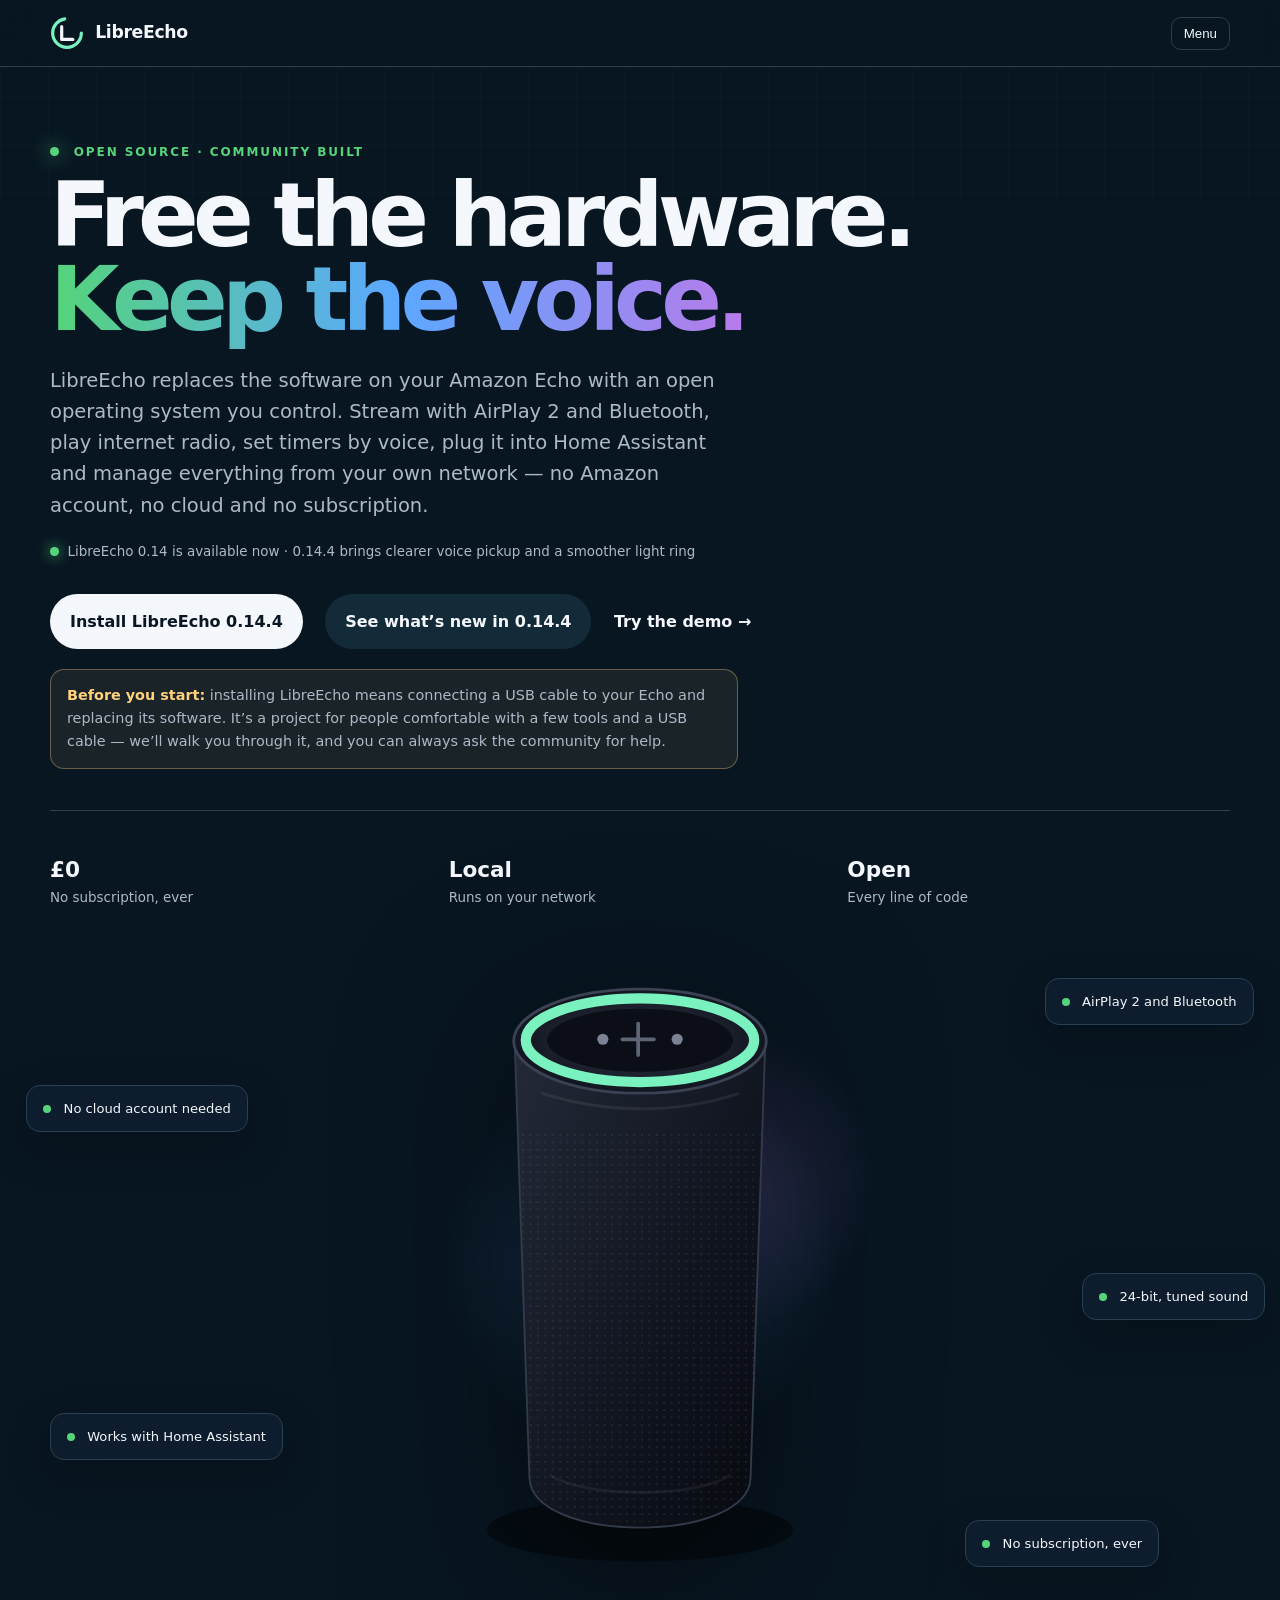
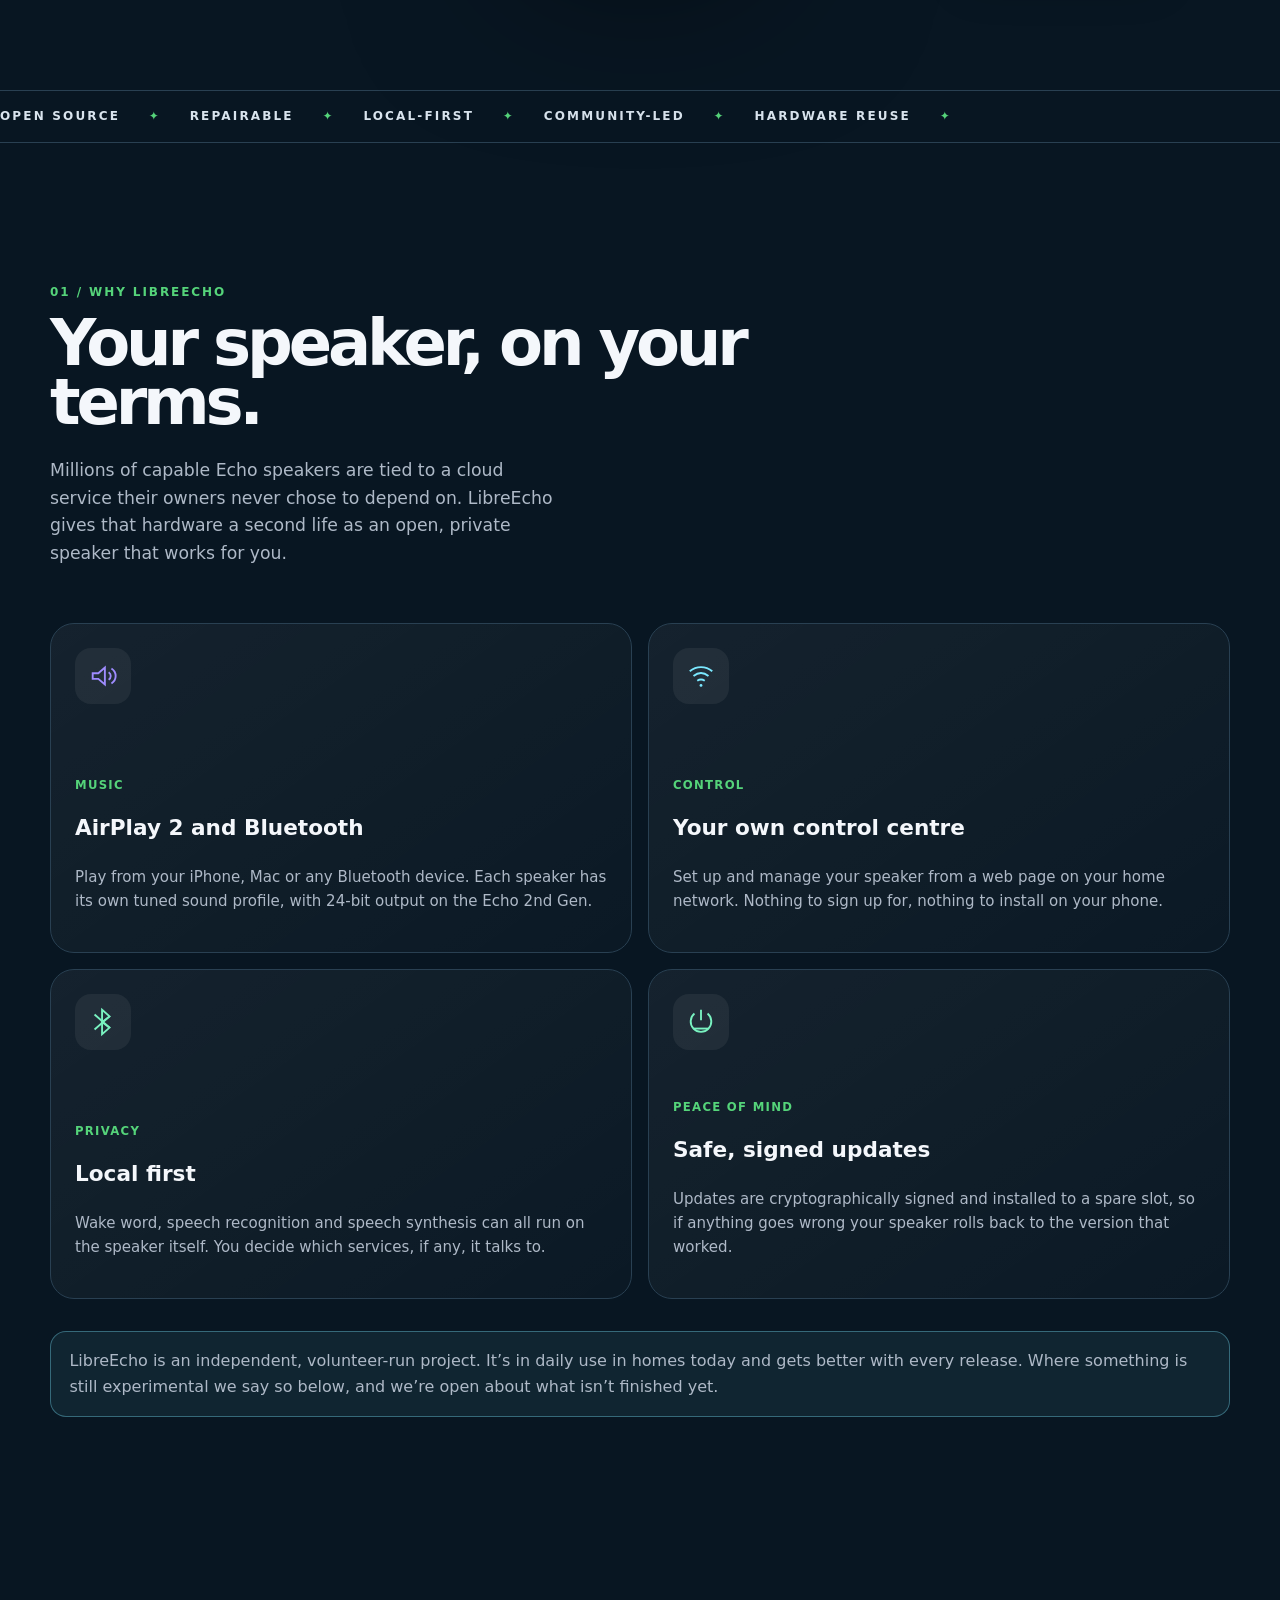
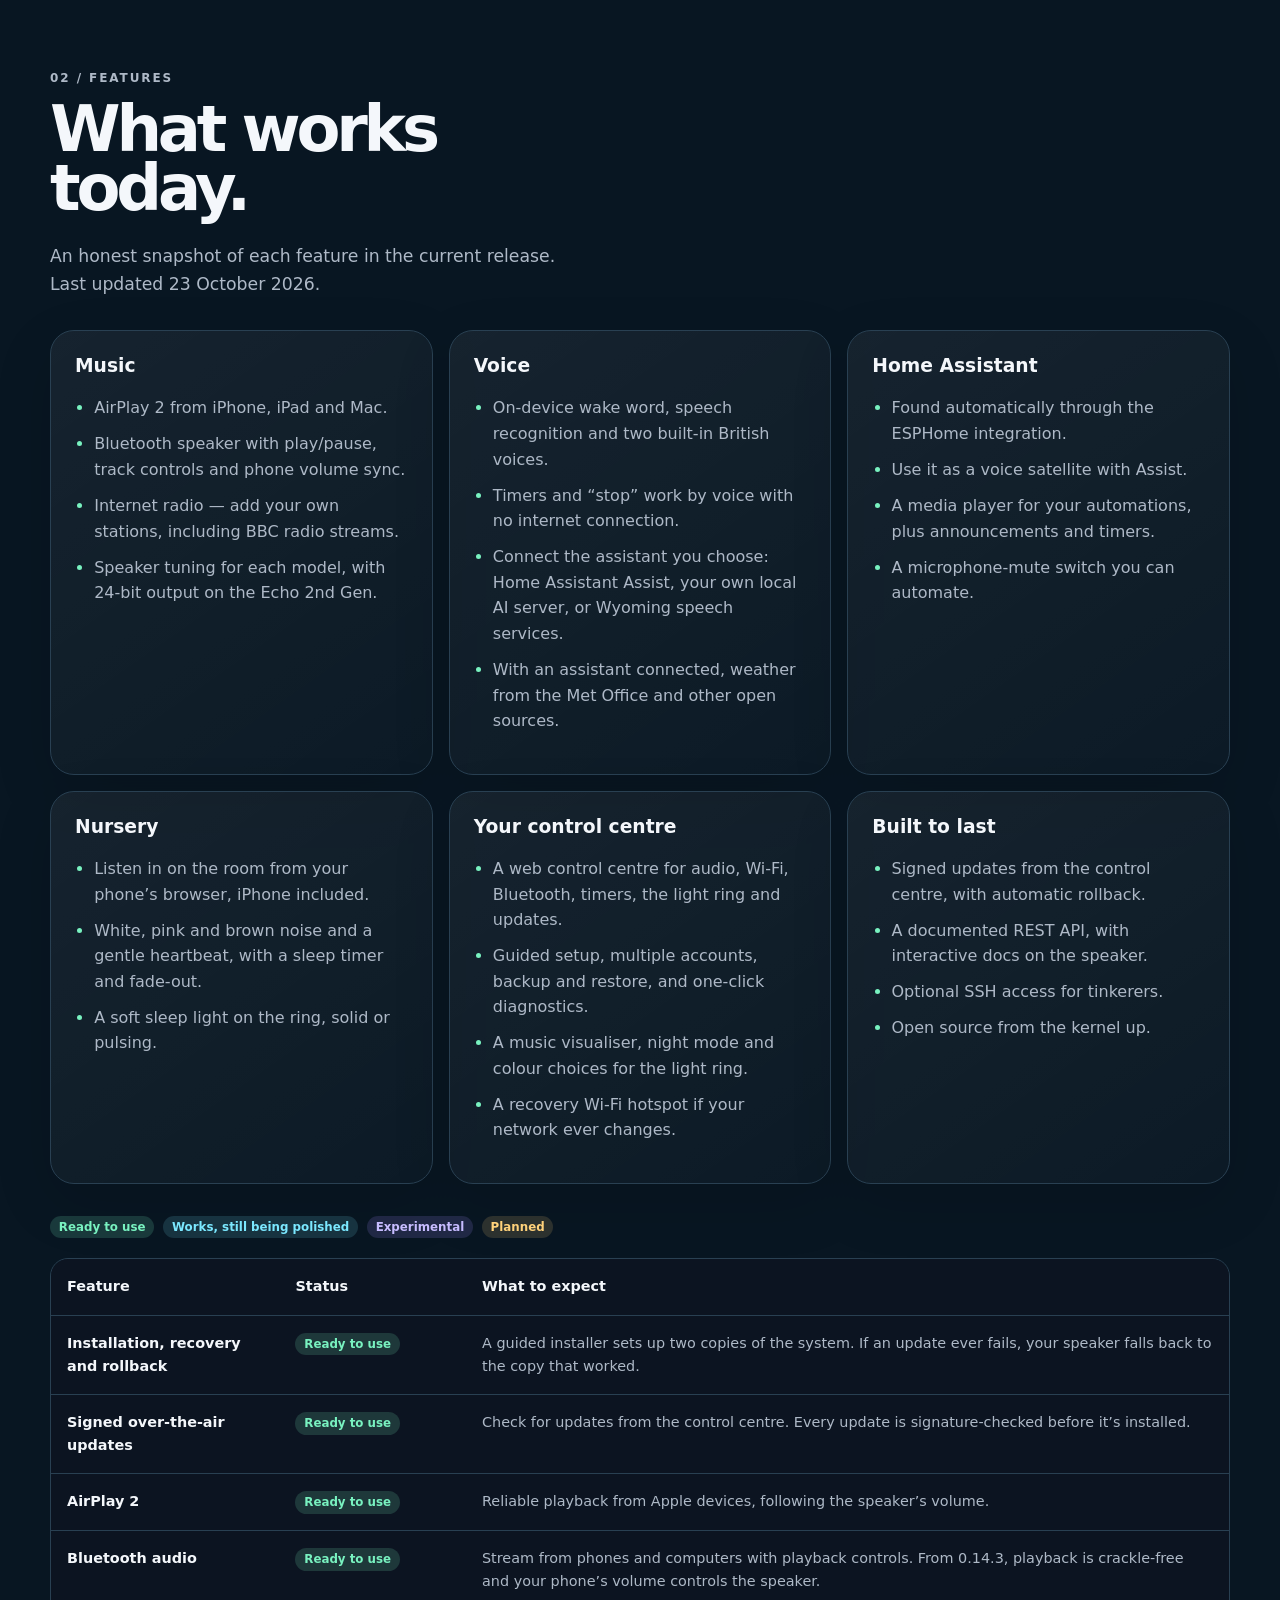
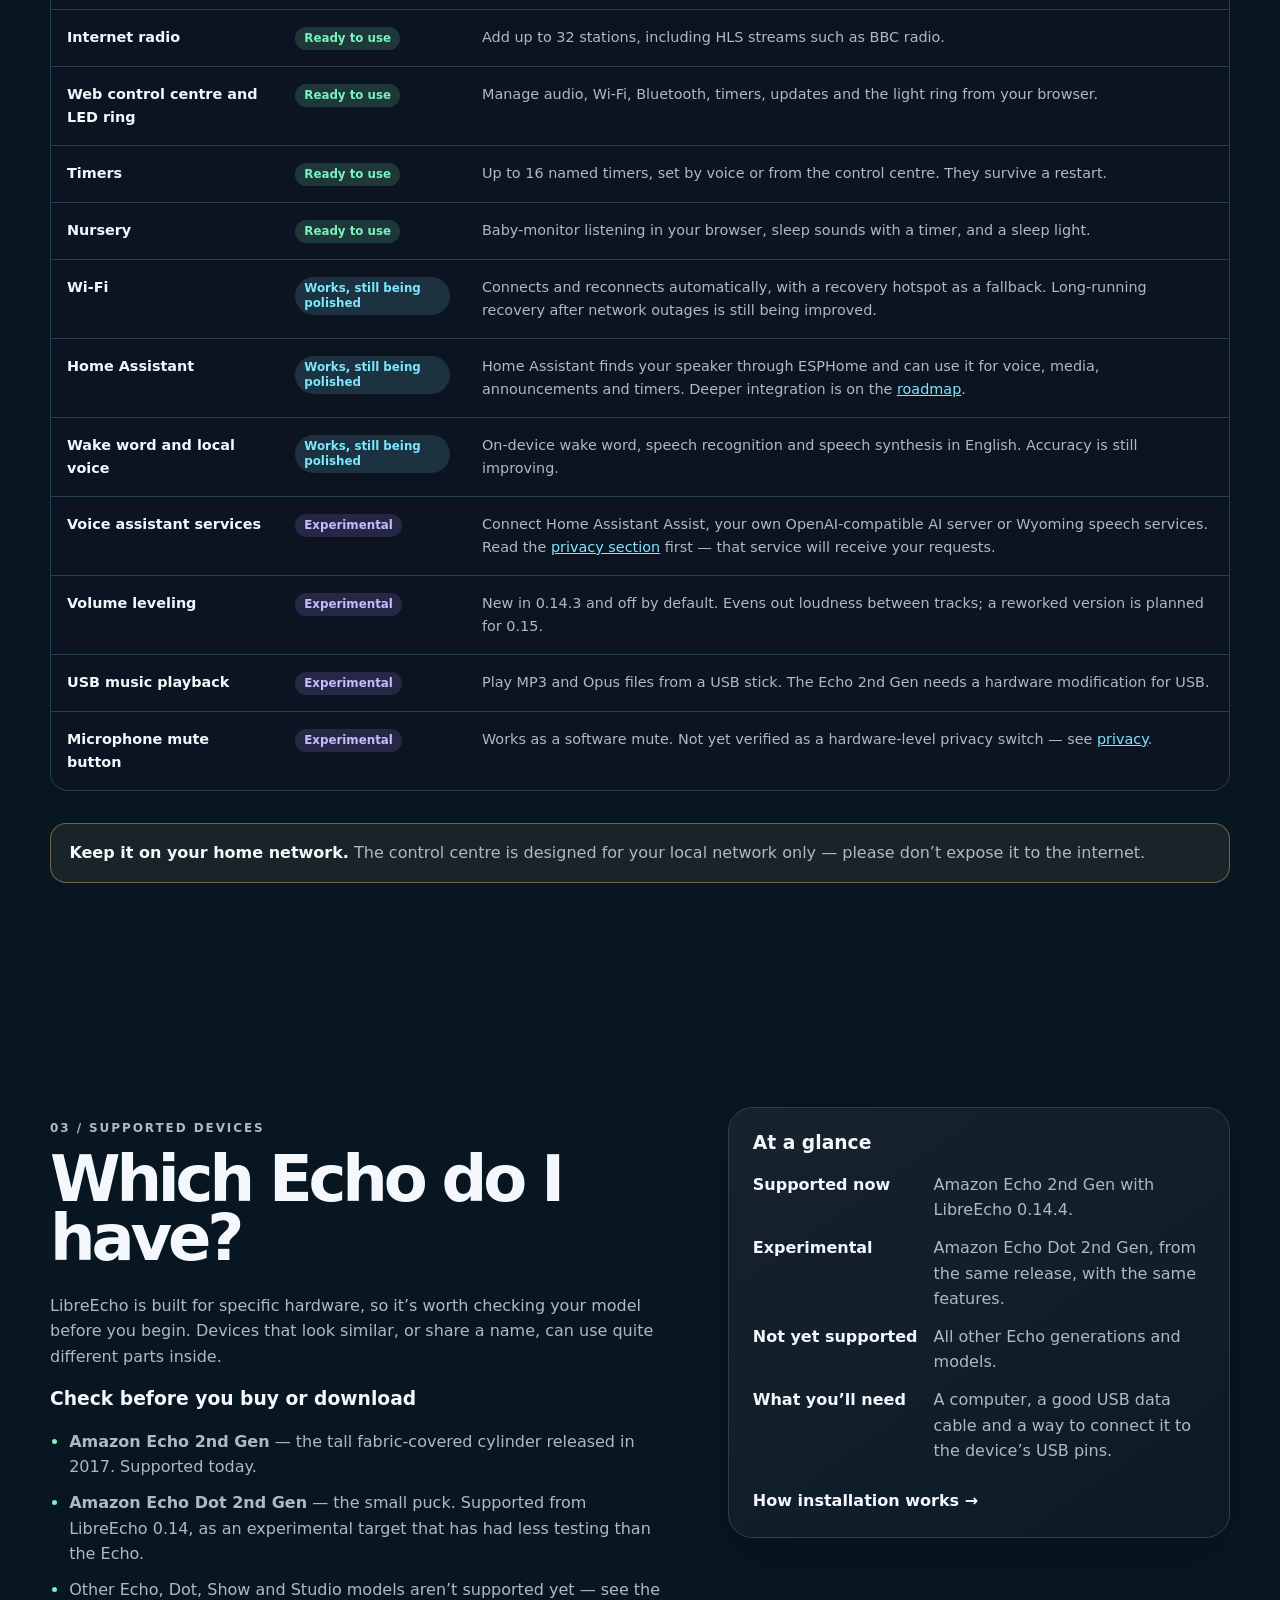
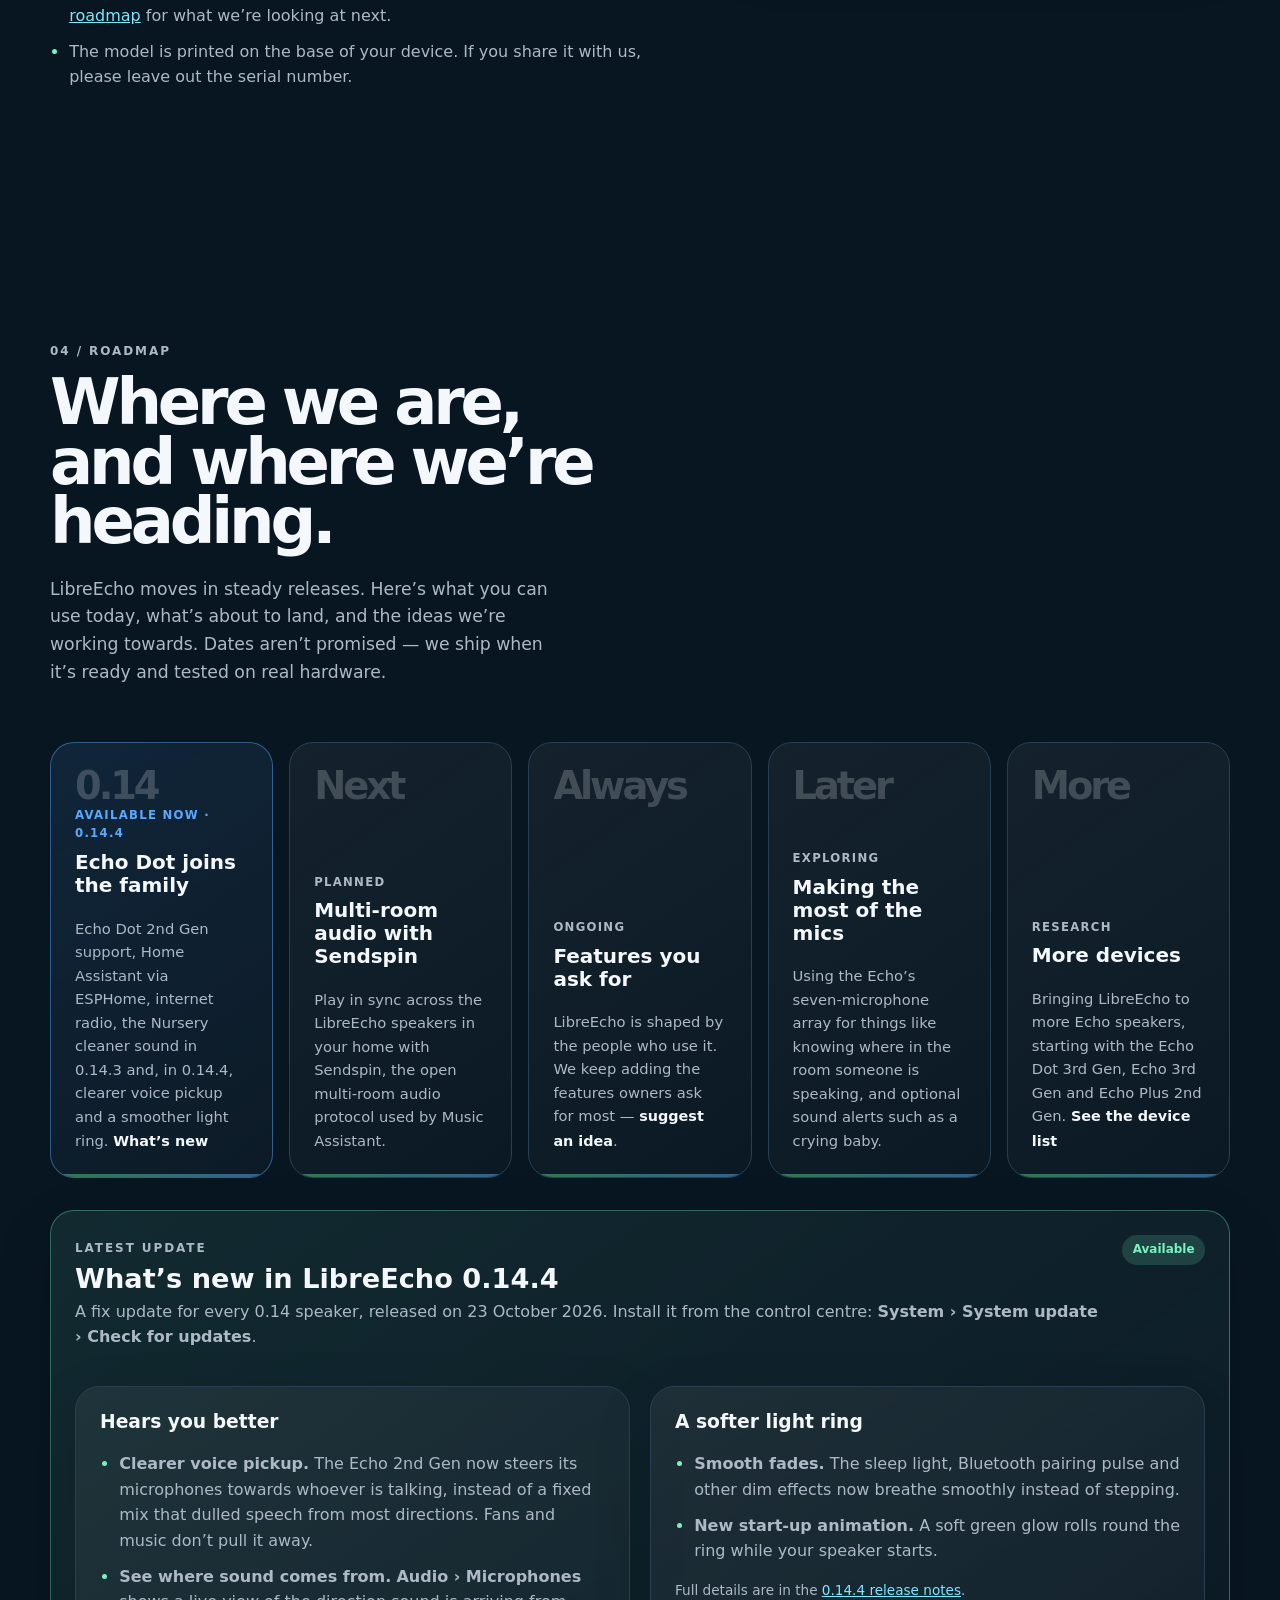
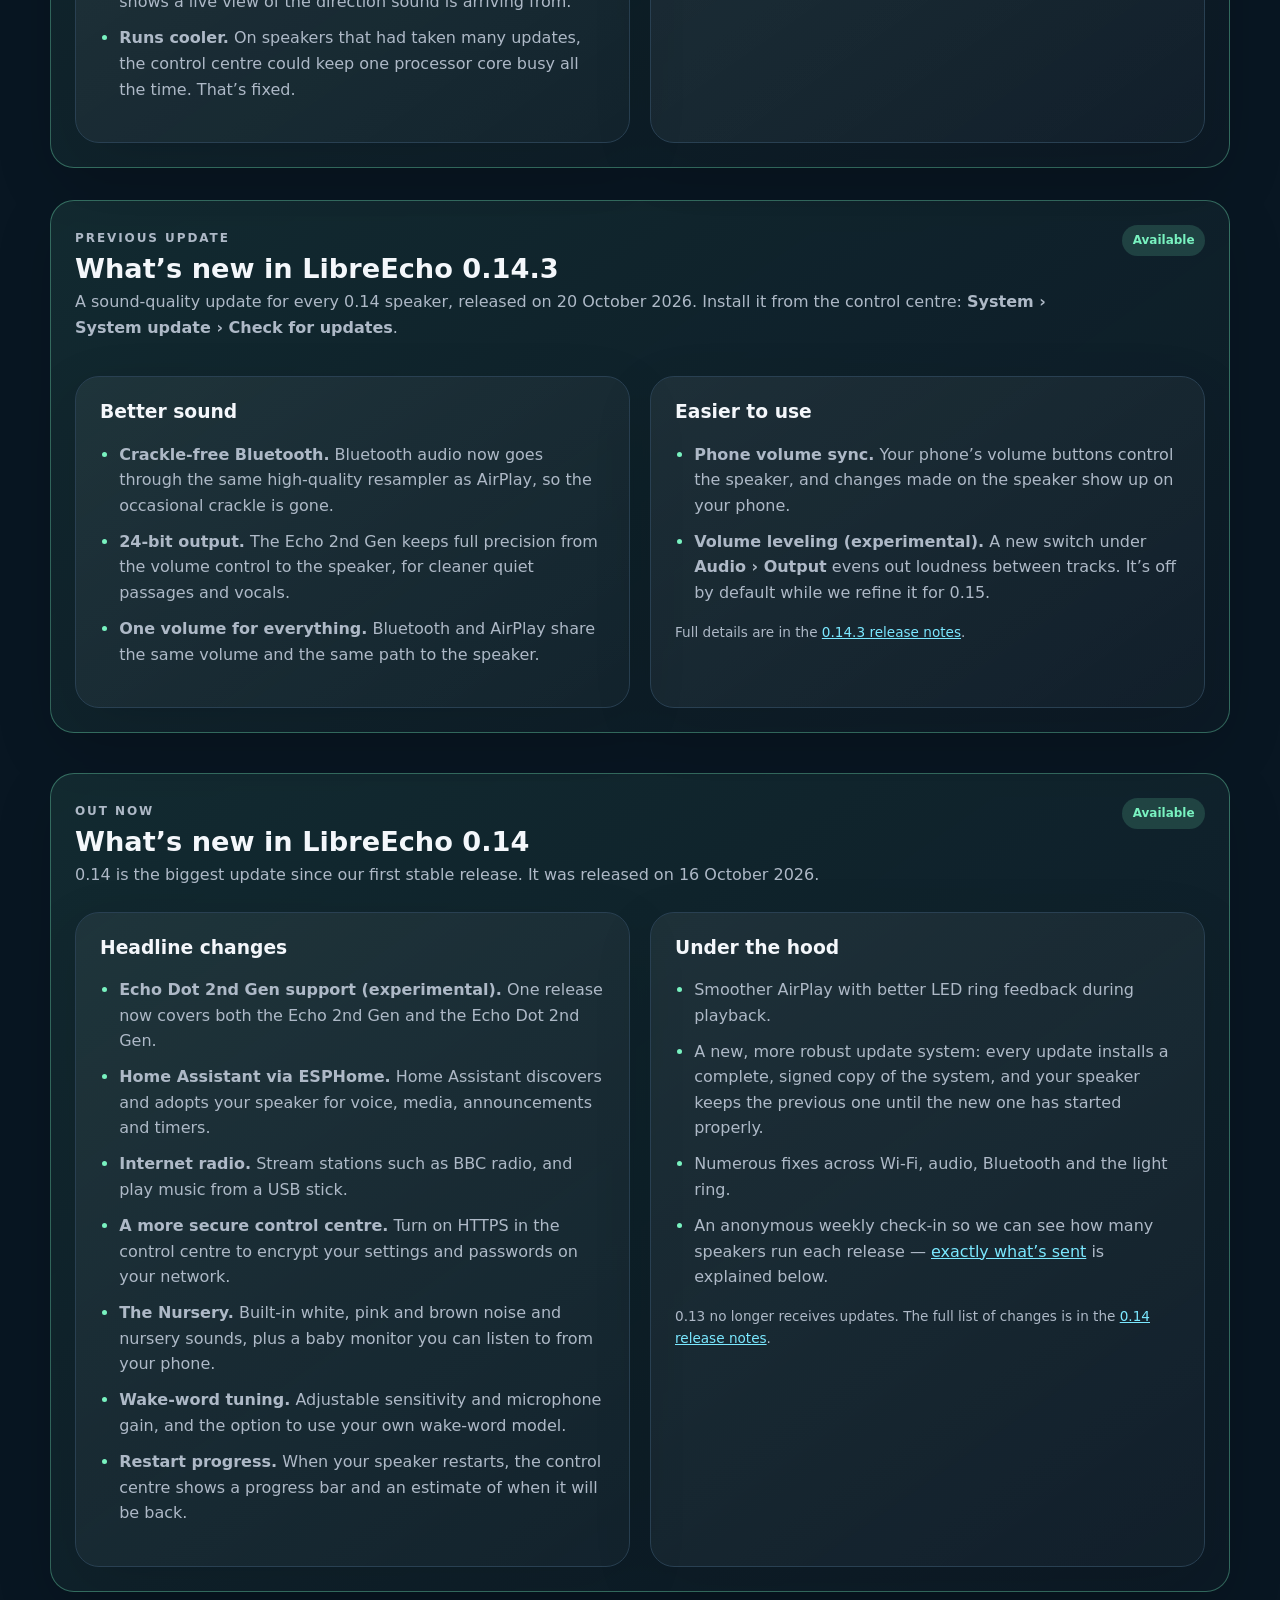
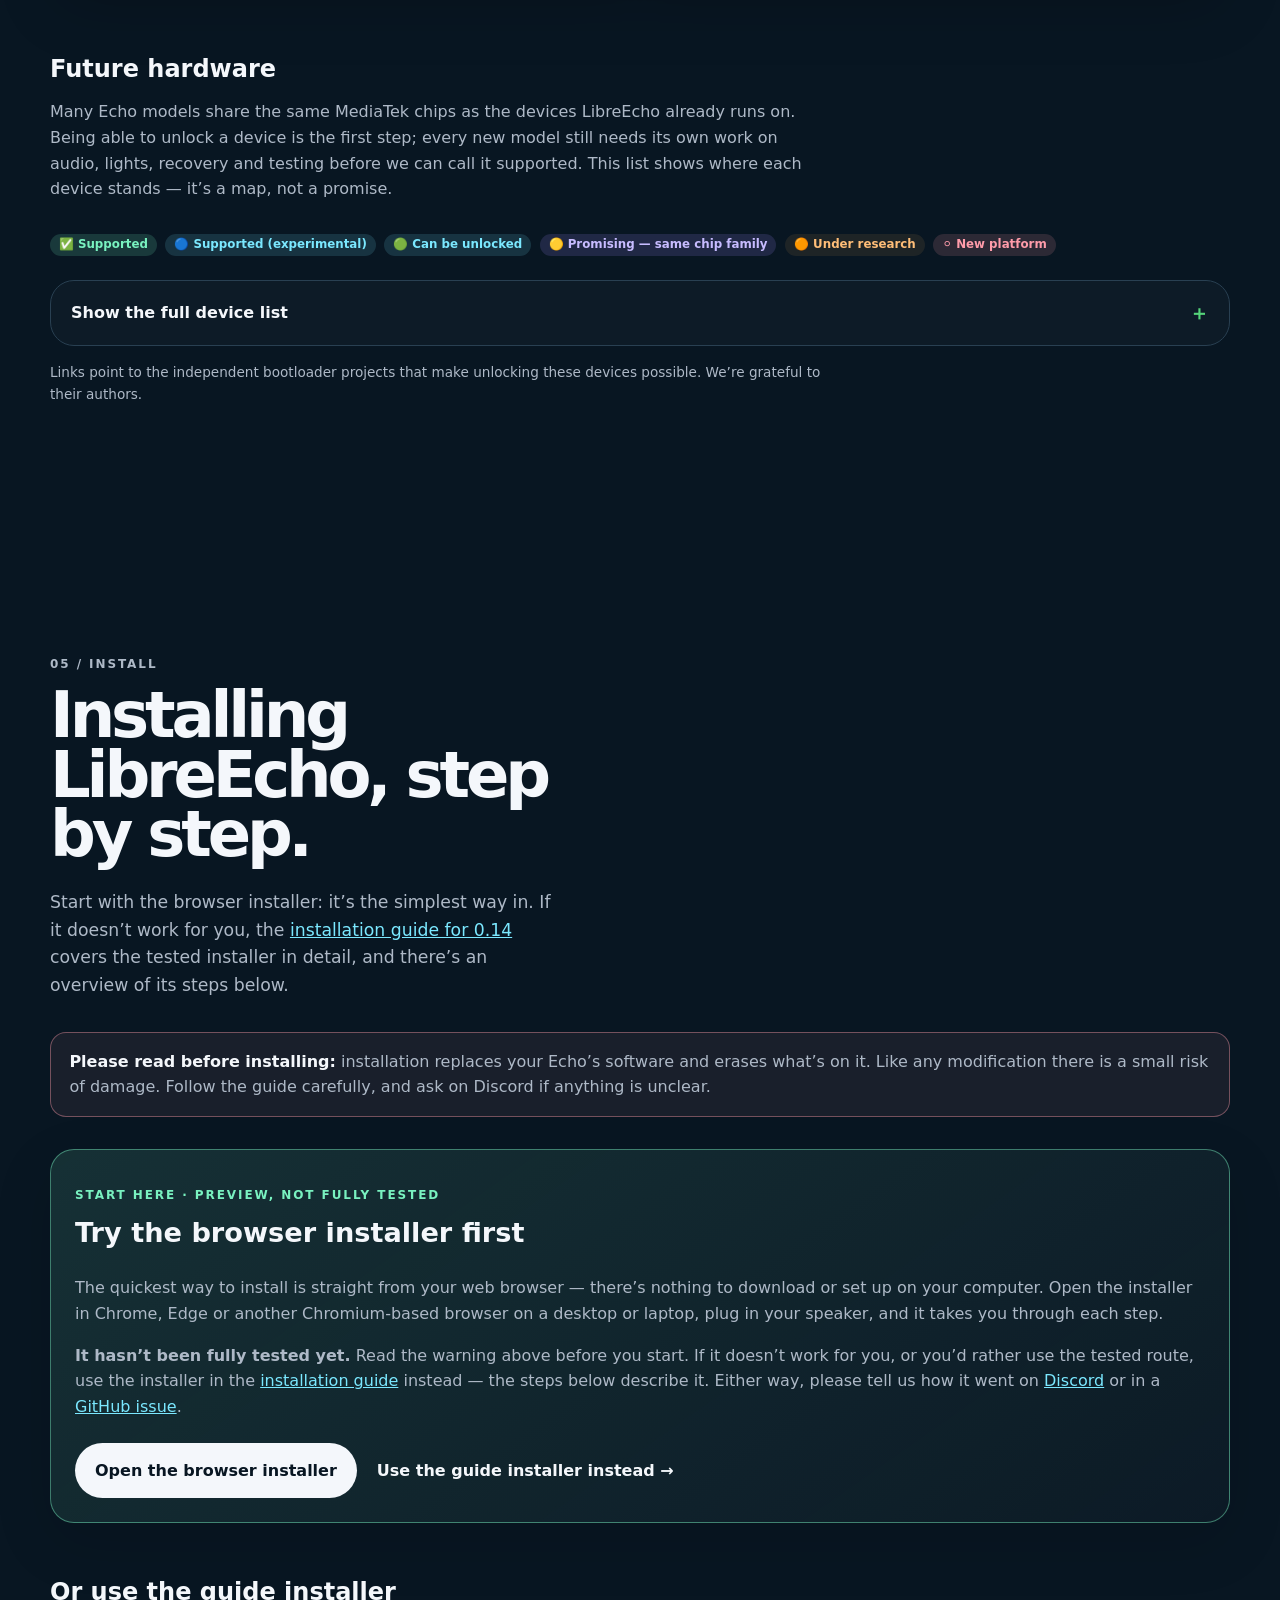
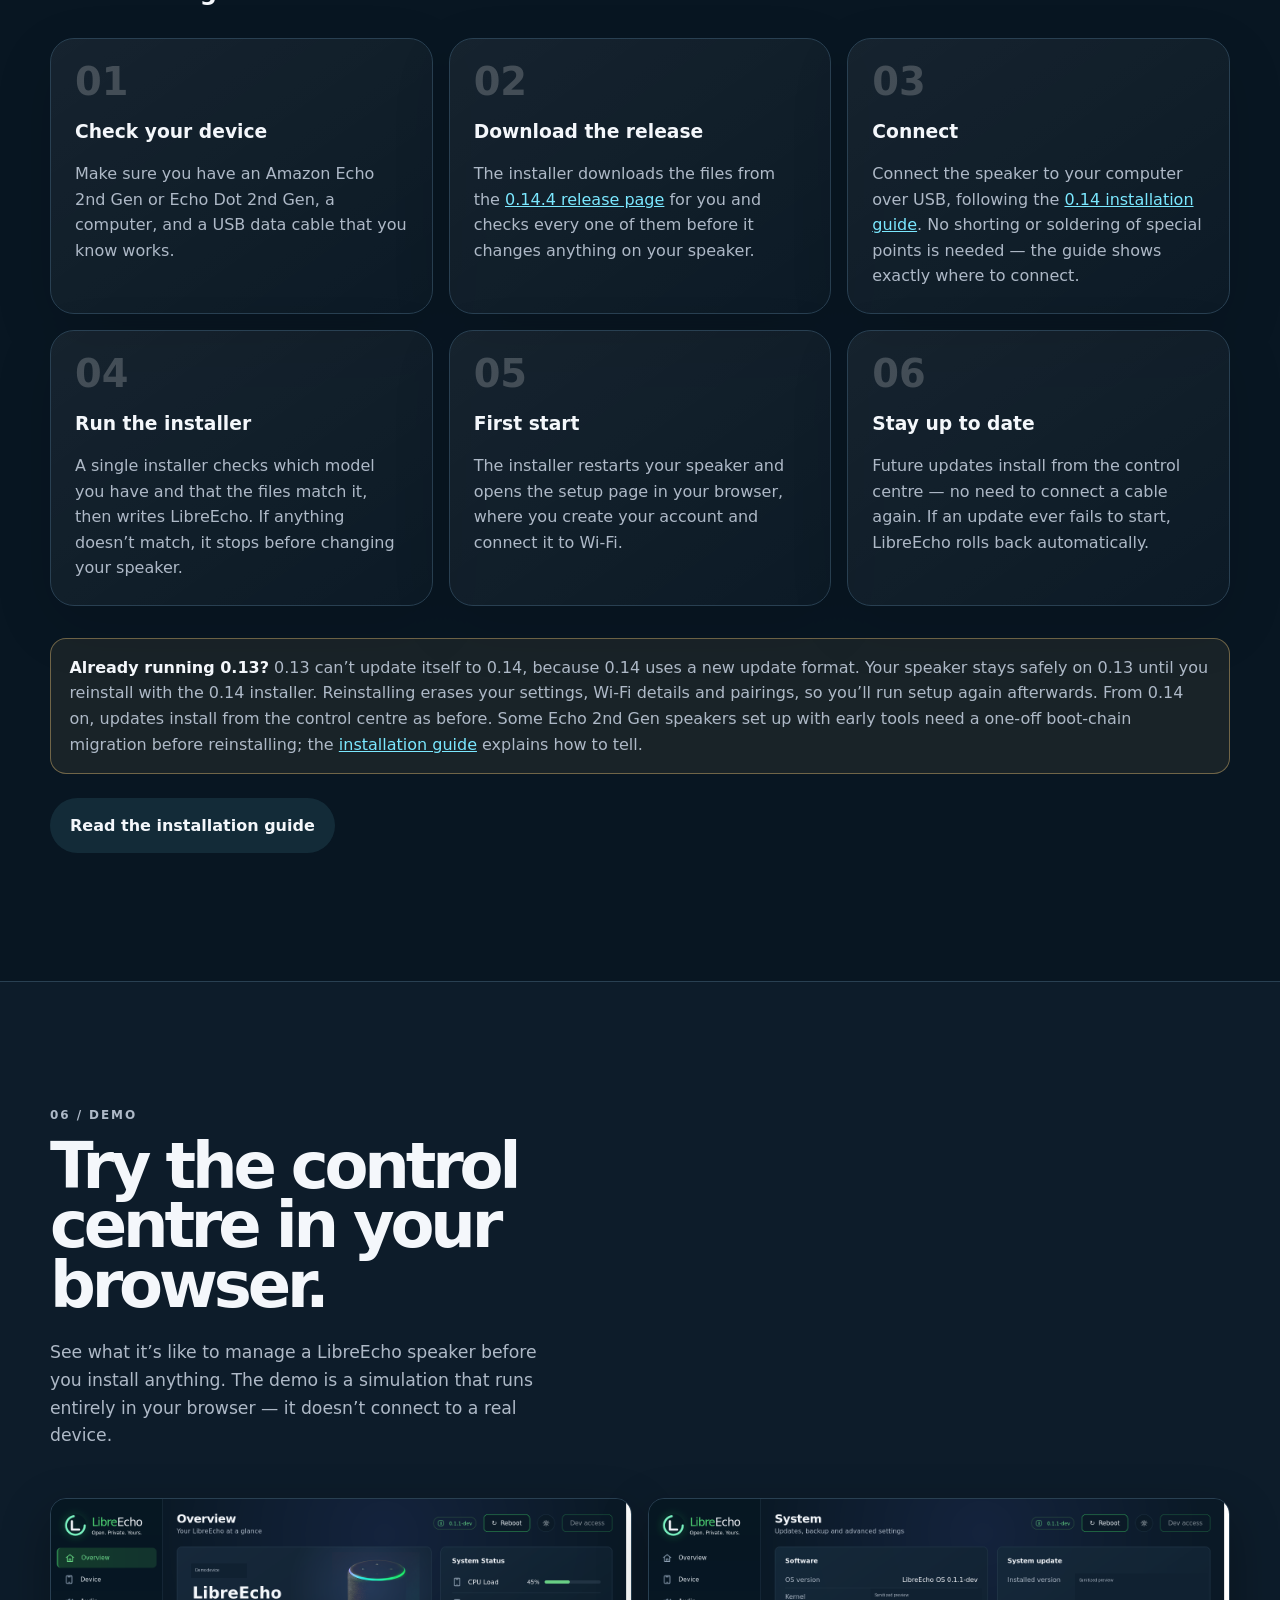
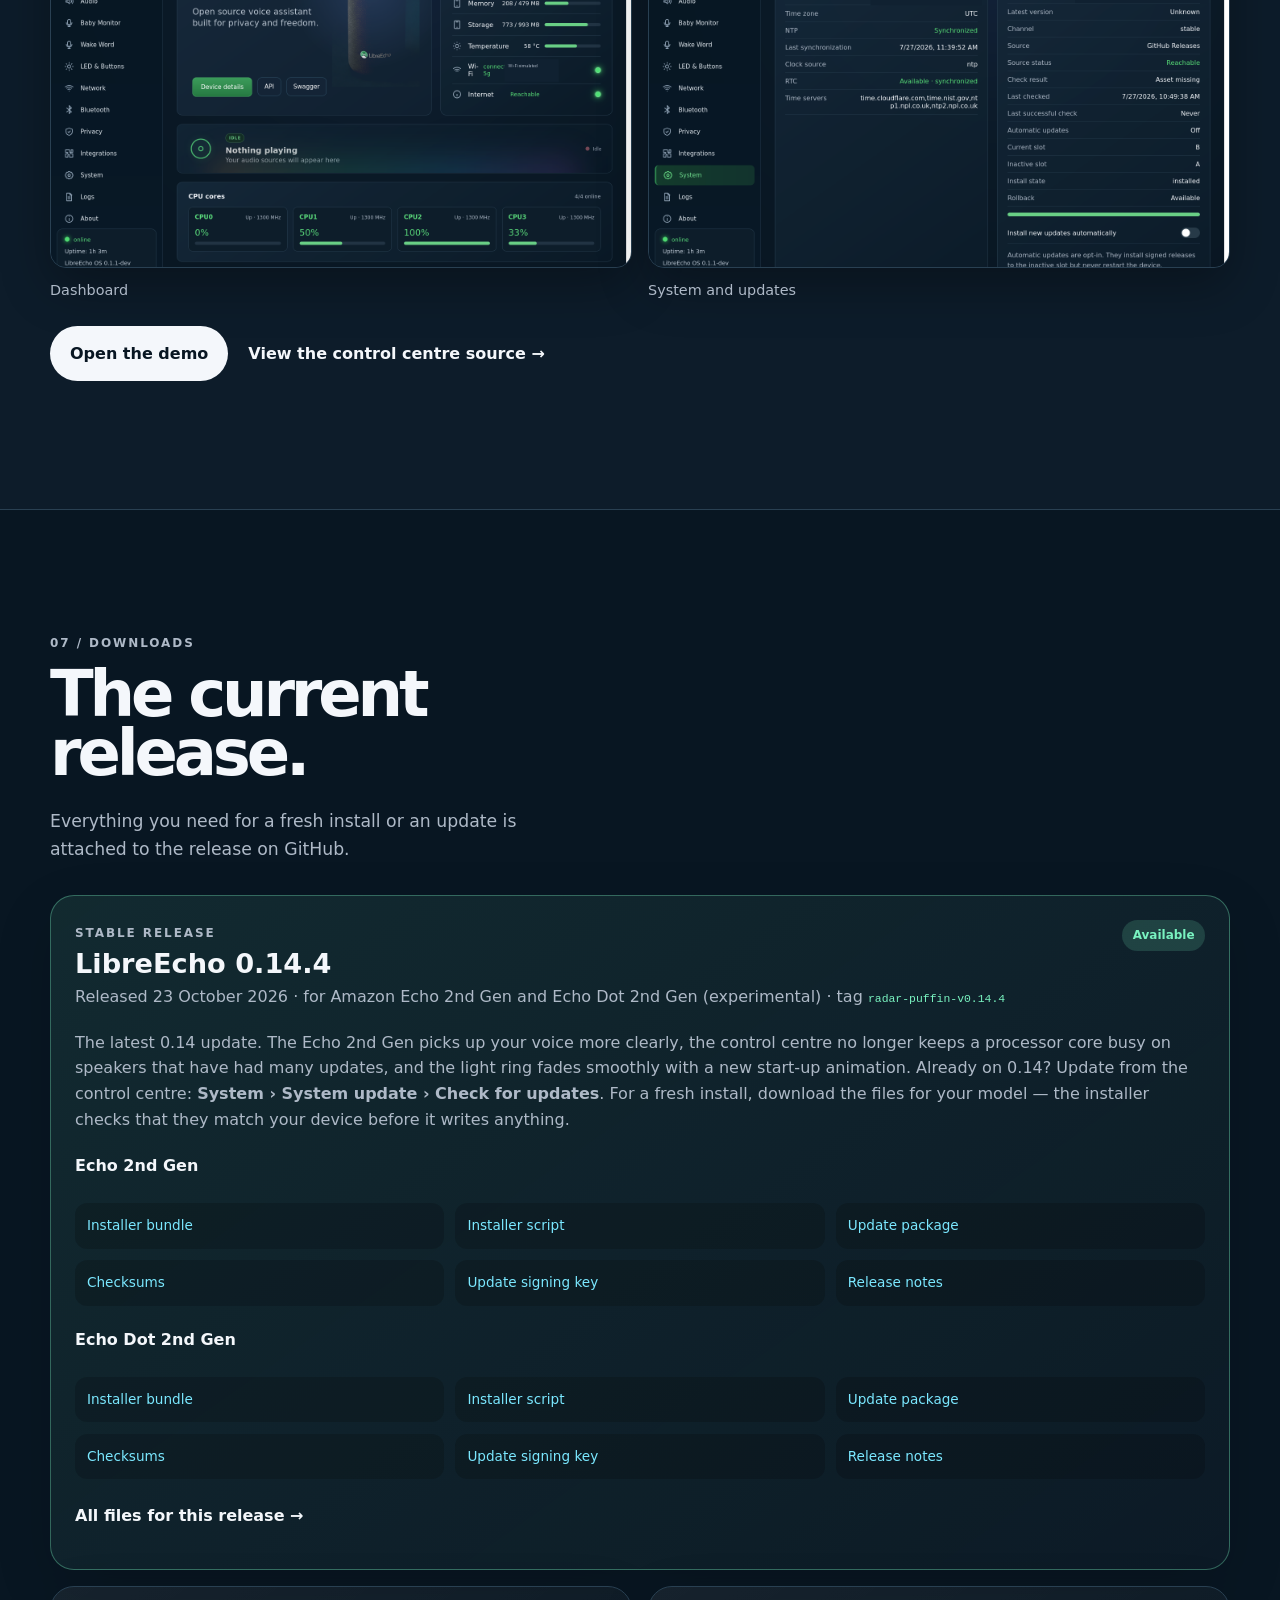
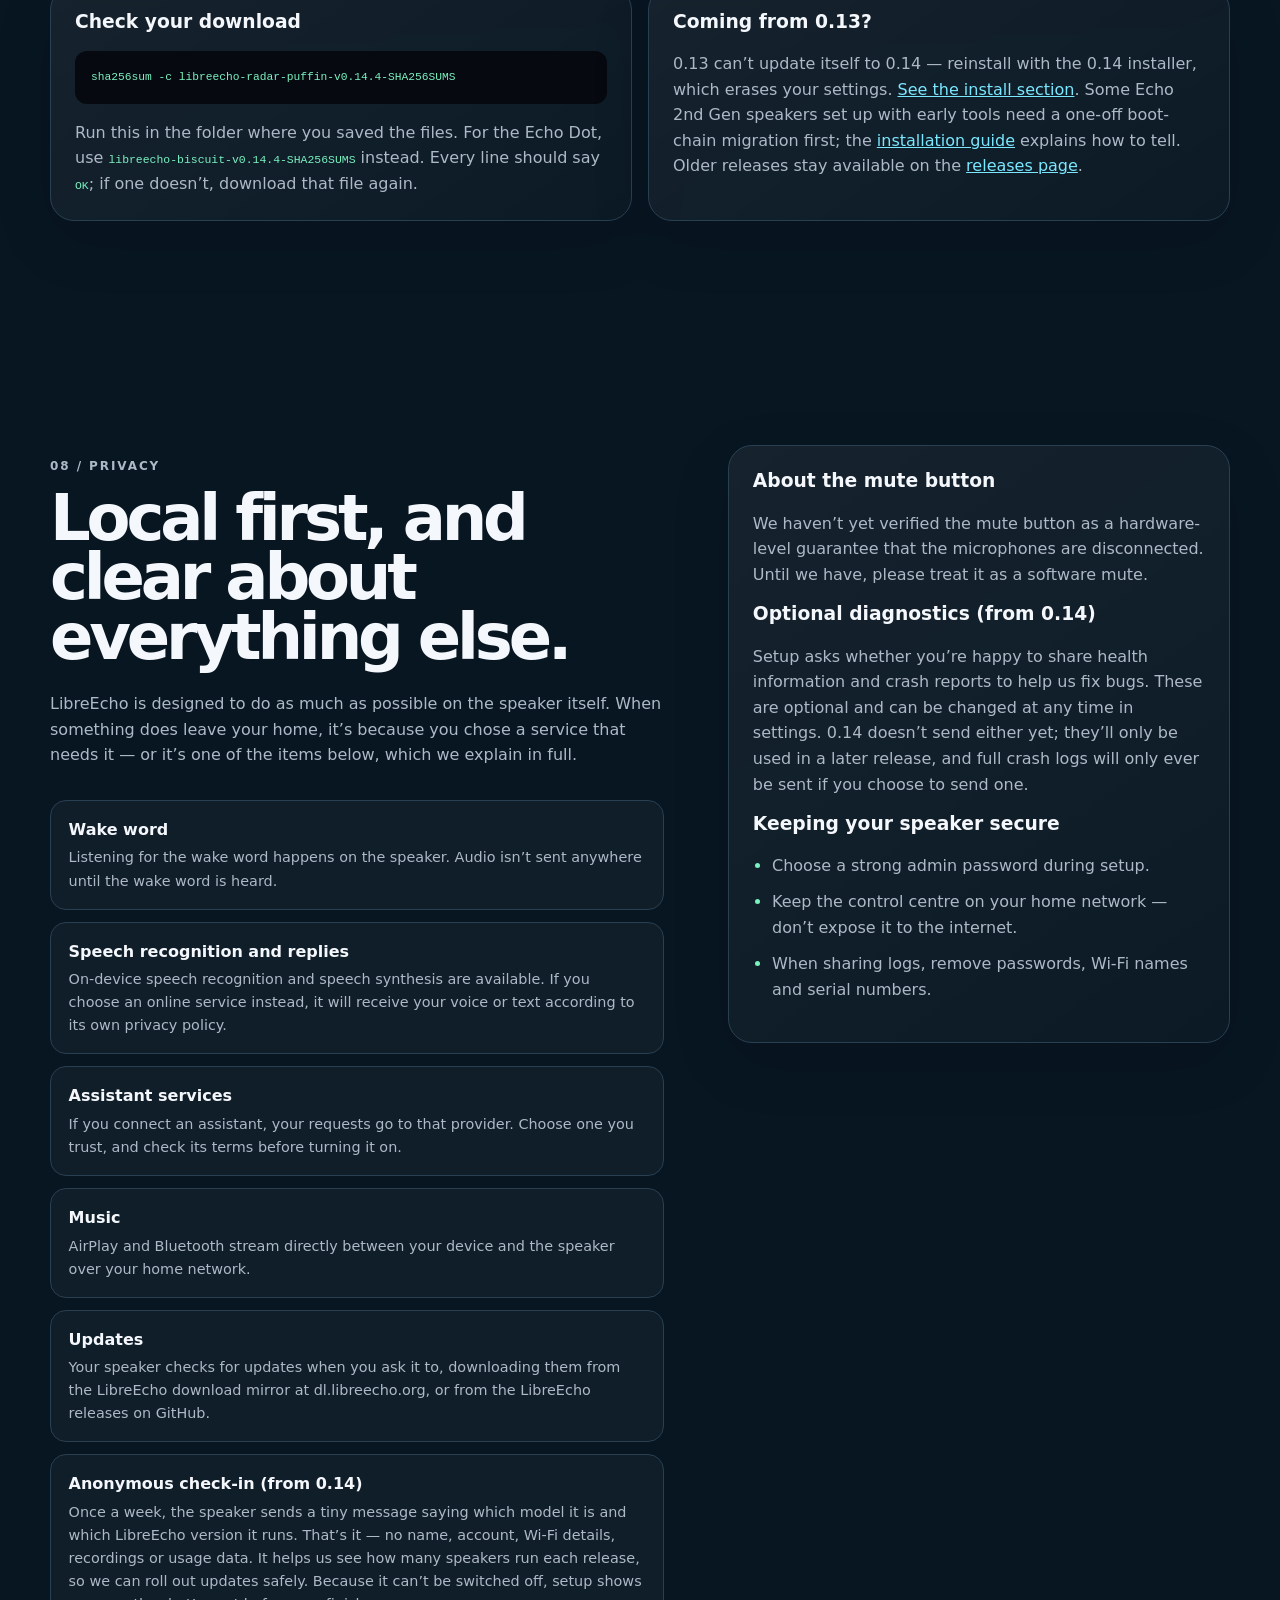
==== commit acce3f55: "docs(site): LibreEcho 0.14.4 release" ====
--- a/index.html
+++ b/index.html
@@ -44,10 +44,10 @@
         <p class="eyebrow"><span class="pulse"></span> Open source · Community built</p>
         <h1>Free the hardware.<br><span>Keep the voice.</span></h1>
         <p class="hero-lead">LibreEcho replaces the software on your Amazon Echo with an open operating system you control. Stream with AirPlay 2 and Bluetooth, play internet radio, set timers by voice, plug it into Home Assistant and manage everything from your own network — no Amazon account, no cloud and no subscription.</p>
-        <p class="status-note"><span class="status-dot"></span>LibreEcho 0.14 is available now · 0.14.3 brings cleaner sound and Bluetooth volume sync</p>
+        <p class="status-note"><span class="status-dot"></span>LibreEcho 0.14 is available now · 0.14.4 brings clearer voice pickup and a smoother light ring</p>
         <div class="hero-actions">
-          <a class="button" href="#install">Install LibreEcho 0.14.3</a>
-          <a class="button button-secondary" href="#release-0143">See what’s new in 0.14.3</a>
+          <a class="button" href="#install">Install LibreEcho 0.14.4</a>
+          <a class="button button-secondary" href="#release-0144">See what’s new in 0.14.4</a>
           <a class="text-link" href="#demo">Try the demo <span aria-hidden="true">→</span></a>
         </div>
         <p class="hero-warning"><strong>Before you start:</strong> installing LibreEcho means connecting a USB cable to your Echo and replacing its software. It’s a project for people comfortable with a few tools and a USB cable — we’ll walk you through it, and you can always ask the community for help.</p>
@@ -91,7 +91,7 @@
     </section>
 
     <section id="features" class="section-shell doc-section">
-      <div class="section-heading"><div><p class="section-label">02 / Features</p><h2>What works today.</h2></div><p>An honest snapshot of each feature in the current release. Last updated <time datetime="2026-10-20">20 October 2026</time>.</p></div>
+      <div class="section-heading"><div><p class="section-label">02 / Features</p><h2>What works today.</h2></div><p>An honest snapshot of each feature in the current release. Last updated <time datetime="2026-10-23">23 October 2026</time>.</p></div>
       <div class="tester-grid" aria-label="What LibreEcho does">
         <article class="doc-card"><h3>Music</h3><ul class="check-list"><li>AirPlay 2 from iPhone, iPad and Mac.</li><li>Bluetooth speaker with play/pause, track controls and phone volume sync.</li><li>Internet radio — add your own stations, including BBC radio streams.</li><li>Speaker tuning for each model, with 24-bit output on the Echo 2nd Gen.</li></ul></article>
         <article class="doc-card"><h3>Voice</h3><ul class="check-list"><li>On-device wake word, speech recognition and two built-in British voices.</li><li>Timers and “stop” work by voice with no internet connection.</li><li>Connect the assistant you choose: Home Assistant Assist, your own local AI server, or Wyoming speech services.</li><li>With an assistant connected, weather from the Met Office and other open sources.</li></ul></article>
@@ -123,21 +123,29 @@
 
     <section id="hardware" class="section-shell doc-section split-doc">
       <div><p class="section-label">03 / Supported devices</p><h2>Which Echo do I have?</h2><p>LibreEcho is built for specific hardware, so it’s worth checking your model before you begin. Devices that look similar, or share a name, can use quite different parts inside.</p><h3>Check before you buy or download</h3><ul class="check-list"><li><strong>Amazon Echo 2nd Gen</strong> — the tall fabric-covered cylinder released in 2017. Supported today.</li><li><strong>Amazon Echo Dot 2nd Gen</strong> — the small puck. Supported from LibreEcho 0.14, as an experimental target that has had less testing than the Echo.</li><li>Other Echo, Dot, Show and Studio models aren’t supported yet — see the <a href="#roadmap">roadmap</a> for what we’re looking at next.</li><li>The model is printed on the base of your device. If you share it with us, please leave out the serial number.</li></ul></div>
-      <div class="doc-card"><h3>At a glance</h3><dl class="definition-list"><dt>Supported now</dt><dd>Amazon Echo 2nd Gen with LibreEcho 0.14.3.</dd><dt>Experimental</dt><dd>Amazon Echo Dot 2nd Gen, from the same release, with the same features.</dd><dt>Not yet supported</dt><dd>All other Echo generations and models.</dd><dt>What you’ll need</dt><dd>A computer, a good USB data cable and a way to connect it to the device’s USB pins.</dd></dl><a class="text-link" href="#install">How installation works <span aria-hidden="true">→</span></a></div>
+      <div class="doc-card"><h3>At a glance</h3><dl class="definition-list"><dt>Supported now</dt><dd>Amazon Echo 2nd Gen with LibreEcho 0.14.4.</dd><dt>Experimental</dt><dd>Amazon Echo Dot 2nd Gen, from the same release, with the same features.</dd><dt>Not yet supported</dt><dd>All other Echo generations and models.</dd><dt>What you’ll need</dt><dd>A computer, a good USB data cable and a way to connect it to the device’s USB pins.</dd></dl><a class="text-link" href="#install">How installation works <span aria-hidden="true">→</span></a></div>
     </section>
 
     <section id="roadmap" class="section-shell doc-section roadmap-section">
       <div class="section-heading"><div><p class="section-label">04 / Roadmap</p><h2>Where we are, and where we’re heading.</h2></div><p>LibreEcho moves in steady releases. Here’s what you can use today, what’s about to land, and the ideas we’re working towards. Dates aren’t promised — we ship when it’s ready and tested on real hardware.</p></div>
       <div class="roadmap-grid">
-        <article class="roadmap-card active"><span class="roadmap-number">0.14</span><p class="state">Available now · 0.14.3</p><h3>Echo Dot joins the family</h3><p>Echo Dot 2nd Gen support, Home Assistant via ESPHome, internet radio, the Nursery and, in 0.14.3, cleaner sound and Bluetooth volume sync. <a class="text-link" href="#release-0143">What’s new</a></p></article>
+        <article class="roadmap-card active"><span class="roadmap-number">0.14</span><p class="state">Available now · 0.14.4</p><h3>Echo Dot joins the family</h3><p>Echo Dot 2nd Gen support, Home Assistant via ESPHome, internet radio, the Nursery cleaner sound in 0.14.3 and, in 0.14.4, clearer voice pickup and a smoother light ring. <a class="text-link" href="#release-0144">What’s new</a></p></article>
         <article class="roadmap-card"><span class="roadmap-number">Next</span><p class="state">Planned</p><h3>Multi-room audio with Sendspin</h3><p>Play in sync across the LibreEcho speakers in your home with Sendspin, the open multi-room audio protocol used by Music Assistant.</p></article>
         <article class="roadmap-card"><span class="roadmap-number">Always</span><p class="state">Ongoing</p><h3>Features you ask for</h3><p>LibreEcho is shaped by the people who use it. We keep adding the features owners ask for most — <a class="text-link" href="https://github.com/aslater3/LibreEcho/discussions">suggest an idea</a>.</p></article>
         <article class="roadmap-card"><span class="roadmap-number">Later</span><p class="state">Exploring</p><h3>Making the most of the mics</h3><p>Using the Echo’s seven-microphone array for things like knowing where in the room someone is speaking, and optional sound alerts such as a crying baby.</p></article>
         <article class="roadmap-card"><span class="roadmap-number">More</span><p class="state">Research</p><h3>More devices</h3><p>Bringing LibreEcho to more Echo speakers, starting with the Echo Dot 3rd Gen, Echo 3rd Gen and Echo Plus 2nd Gen. <a class="text-link" href="#future-hardware">See the device list</a></p></article>
       </div>
 
+      <div id="release-0144" class="release-card">
+        <div class="release-head"><div><p class="eyebrow">Latest update</p><h3>What’s new in LibreEcho 0.14.4</h3><p>A fix update for every 0.14 speaker, released on 23 October 2026. Install it from the control centre: <strong>System › System update › Check for updates</strong>.</p></div><span class="status-pill status-published">Available</span></div>
+        <div class="roadmap-summary">
+          <div class="doc-card"><h3>Hears you better</h3><ul class="check-list"><li><strong>Clearer voice pickup.</strong> The Echo 2nd Gen now steers its microphones towards whoever is talking, instead of a fixed mix that dulled speech from most directions. Fans and music don’t pull it away.</li><li><strong>See where sound comes from.</strong> <strong>Audio › Microphones</strong> shows a live view of the direction sound is arriving from.</li><li><strong>Runs cooler.</strong> On speakers that had taken many updates, the control centre could keep one processor core busy all the time. That’s fixed.</li></ul></div>
+          <div class="doc-card"><h3>A softer light ring</h3><ul class="check-list"><li><strong>Smooth fades.</strong> The sleep light, Bluetooth pairing pulse and other dim effects now breathe smoothly instead of stepping.</li><li><strong>New start-up animation.</strong> A soft green glow rolls round the ring while your speaker starts.</li></ul><p class="fine-print">Full details are in the <a href="https://github.com/aslater3/LibreEcho/releases/download/radar-puffin-v0.14.4/libreecho-radar-puffin-v0.14.4-release-notes.md">0.14.4 release notes</a>.</p></div>
+        </div>
+      </div>
+
       <div id="release-0143" class="release-card">
-        <div class="release-head"><div><p class="eyebrow">Latest update</p><h3>What’s new in LibreEcho 0.14.3</h3><p>A sound-quality update for every 0.14 speaker, released on 20 October 2026. Install it from the control centre: <strong>System › System update › Check for updates</strong>.</p></div><span class="status-pill status-published">Available</span></div>
+        <div class="release-head"><div><p class="eyebrow">Previous update</p><h3>What’s new in LibreEcho 0.14.3</h3><p>A sound-quality update for every 0.14 speaker, released on 20 October 2026. Install it from the control centre: <strong>System › System update › Check for updates</strong>.</p></div><span class="status-pill status-published">Available</span></div>
         <div class="roadmap-summary">
           <div class="doc-card"><h3>Better sound</h3><ul class="check-list"><li><strong>Crackle-free Bluetooth.</strong> Bluetooth audio now goes through the same high-quality resampler as AirPlay, so the occasional crackle is gone.</li><li><strong>24-bit output.</strong> The Echo 2nd Gen keeps full precision from the volume control to the speaker, for cleaner quiet passages and vocals.</li><li><strong>One volume for everything.</strong> Bluetooth and AirPlay share the same volume and the same path to the speaker.</li></ul></div>
           <div class="doc-card"><h3>Easier to use</h3><ul class="check-list"><li><strong>Phone volume sync.</strong> Your phone’s volume buttons control the speaker, and changes made on the speaker show up on your phone.</li><li><strong>Volume leveling (experimental).</strong> A new switch under <strong>Audio › Output</strong> evens out loudness between tracks. It’s off by default while we refine it for 0.15.</li></ul><p class="fine-print">Full details are in the <a href="https://github.com/aslater3/LibreEcho/releases/download/radar-puffin-v0.14.3/libreecho-radar-puffin-v0.14.3-release-notes.md">0.14.3 release notes</a>.</p></div>
@@ -198,7 +206,7 @@
       <h3 id="install-guide" class="install-subhead">Or use the guide installer</h3>
       <div class="steps-grid">
         <article class="doc-card"><span class="step-number">01</span><h3>Check your device</h3><p>Make sure you have an Amazon Echo 2nd Gen or Echo Dot 2nd Gen, a computer, and a USB data cable that you know works.</p></article>
-        <article class="doc-card"><span class="step-number">02</span><h3>Download the release</h3><p>The installer downloads the files from the <a href="https://github.com/aslater3/LibreEcho/releases/tag/radar-puffin-v0.14.3">0.14.3 release page</a> for you and checks every one of them before it changes anything on your speaker.</p></article>
+        <article class="doc-card"><span class="step-number">02</span><h3>Download the release</h3><p>The installer downloads the files from the <a href="https://github.com/aslater3/LibreEcho/releases/tag/radar-puffin-v0.14.4">0.14.4 release page</a> for you and checks every one of them before it changes anything on your speaker.</p></article>
         <article class="doc-card"><span class="step-number">03</span><h3>Connect</h3><p>Connect the speaker to your computer over USB, following the <a href="https://github.com/aslater3/LibreEcho/blob/main/docs/install/README.md">0.14 installation guide</a>. No shorting or soldering of special points is needed — the guide shows exactly where to connect.</p></article>
         <article class="doc-card"><span class="step-number">04</span><h3>Run the installer</h3><p>A single installer checks which model you have and that the files match it, then writes LibreEcho. If anything doesn’t match, it stops before changing your speaker.</p></article>
         <article class="doc-card"><span class="step-number">05</span><h3>First start</h3><p>The installer restarts your speaker and opens the setup page in your browser, where you create your account and connect it to Wi-Fi.</p></article>
@@ -218,8 +226,8 @@
 
     <section id="releases" class="section-shell doc-section">
       <div class="section-heading"><div><p class="section-label">07 / Downloads</p><h2>The current release.</h2></div><p>Everything you need for a fresh install or an update is attached to the release on GitHub.</p></div>
-      <div class="release-card"><div class="release-head"><div><p class="eyebrow">Stable release</p><h3>LibreEcho 0.14.3</h3><p>Released 20 October 2026 · for Amazon Echo 2nd Gen and Echo Dot 2nd Gen (experimental) · tag <code>radar-puffin-v0.14.3</code></p></div><span class="status-pill status-published">Available</span></div><p>The latest 0.14 update, focused on sound quality. Bluetooth playback no longer crackles, your phone’s volume buttons now control the speaker, and the Echo 2nd Gen sends higher-precision 24-bit audio to its speaker for cleaner quiet passages and vocals. There’s also a new, experimental volume-leveling switch under <strong>Audio › Output</strong>, off by default. Already on 0.14? Update from the control centre: <strong>System › System update › Check for updates</strong>. For a fresh install, download the files for your model — the installer checks that they match your device before it writes anything.</p><h4>Echo 2nd Gen</h4><div class="asset-grid"><a href="https://github.com/aslater3/LibreEcho/releases/download/radar-puffin-v0.14.3/libreecho-radar-puffin-v0.14.3-initial-install.tar">Installer bundle</a><a href="https://github.com/aslater3/LibreEcho/releases/download/radar-puffin-v0.14.3/libreecho-radar-puffin-v0.14.3-run-one-shot.sh">Installer script</a><a href="https://github.com/aslater3/LibreEcho/releases/download/radar-puffin-v0.14.3/libreecho-radar-puffin-v0.14.3.ota.tar">Update package</a><a href="https://github.com/aslater3/LibreEcho/releases/download/radar-puffin-v0.14.3/libreecho-radar-puffin-v0.14.3-SHA256SUMS">Checksums</a><a href="https://github.com/aslater3/LibreEcho/releases/download/radar-puffin-v0.14.3/libreecho-radar-puffin-v0.14.3-ota-public-key.hex">Update signing key</a><a href="https://github.com/aslater3/LibreEcho/releases/download/radar-puffin-v0.14.3/libreecho-radar-puffin-v0.14.3-release-notes.md">Release notes</a></div><h4>Echo Dot 2nd Gen</h4><div class="asset-grid"><a href="https://github.com/aslater3/LibreEcho/releases/download/radar-puffin-v0.14.3/libreecho-biscuit-v0.14.3-initial-install.tar">Installer bundle</a><a href="https://github.com/aslater3/LibreEcho/releases/download/radar-puffin-v0.14.3/libreecho-biscuit-v0.14.3-run-one-shot.sh">Installer script</a><a href="https://github.com/aslater3/LibreEcho/releases/download/radar-puffin-v0.14.3/libreecho-biscuit-v0.14.3.ota.tar">Update package</a><a href="https://github.com/aslater3/LibreEcho/releases/download/radar-puffin-v0.14.3/libreecho-biscuit-v0.14.3-SHA256SUMS">Checksums</a><a href="https://github.com/aslater3/LibreEcho/releases/download/radar-puffin-v0.14.3/libreecho-biscuit-v0.14.3-ota-public-key.hex">Update signing key</a><a href="https://github.com/aslater3/LibreEcho/releases/download/radar-puffin-v0.14.3/libreecho-biscuit-v0.14.3-release-notes.md">Release notes</a></div><p class="link-row"><a class="text-link" href="https://github.com/aslater3/LibreEcho/releases/tag/radar-puffin-v0.14.3">All files for this release <span aria-hidden="true">→</span></a></p></div>
-      <div class="verify-grid"><div class="doc-card"><h3>Check your download</h3><pre><code>sha256sum -c libreecho-radar-puffin-v0.14.3-SHA256SUMS</code></pre><p>Run this in the folder where you saved the files. For the Echo Dot, use <code>libreecho-biscuit-v0.14.3-SHA256SUMS</code> instead. Every line should say <code>OK</code>; if one doesn’t, download that file again.</p></div><div class="doc-card"><h3>Coming from 0.13?</h3><p>0.13 can’t update itself to 0.14 — reinstall with the 0.14 installer, which erases your settings. <a href="#install">See the install section</a>. Some Echo 2nd Gen speakers set up with early tools need a one-off boot-chain migration first; the <a href="https://github.com/aslater3/LibreEcho/blob/main/docs/install/README.md#echo-2nd-gen-on-the-old-boot-chain-kaeru-migration">installation guide</a> explains how to tell. Older releases stay available on the <a href="https://github.com/aslater3/LibreEcho/releases">releases page</a>.</p></div></div>
+      <div class="release-card"><div class="release-head"><div><p class="eyebrow">Stable release</p><h3>LibreEcho 0.14.4</h3><p>Released 23 October 2026 · for Amazon Echo 2nd Gen and Echo Dot 2nd Gen (experimental) · tag <code>radar-puffin-v0.14.4</code></p></div><span class="status-pill status-published">Available</span></div><p>The latest 0.14 update. The Echo 2nd Gen picks up your voice more clearly, the control centre no longer keeps a processor core busy on speakers that have had many updates, and the light ring fades smoothly with a new start-up animation. Already on 0.14? Update from the control centre: <strong>System › System update › Check for updates</strong>. For a fresh install, download the files for your model — the installer checks that they match your device before it writes anything.</p><h4>Echo 2nd Gen</h4><div class="asset-grid"><a href="https://github.com/aslater3/LibreEcho/releases/download/radar-puffin-v0.14.4/libreecho-radar-puffin-v0.14.4-initial-install.tar">Installer bundle</a><a href="https://github.com/aslater3/LibreEcho/releases/download/radar-puffin-v0.14.4/libreecho-radar-puffin-v0.14.4-run-one-shot.sh">Installer script</a><a href="https://github.com/aslater3/LibreEcho/releases/download/radar-puffin-v0.14.4/libreecho-radar-puffin-v0.14.4.ota.tar">Update package</a><a href="https://github.com/aslater3/LibreEcho/releases/download/radar-puffin-v0.14.4/libreecho-radar-puffin-v0.14.4-SHA256SUMS">Checksums</a><a href="https://github.com/aslater3/LibreEcho/releases/download/radar-puffin-v0.14.4/libreecho-radar-puffin-v0.14.4-ota-public-key.hex">Update signing key</a><a href="https://github.com/aslater3/LibreEcho/releases/download/radar-puffin-v0.14.4/libreecho-radar-puffin-v0.14.4-release-notes.md">Release notes</a></div><h4>Echo Dot 2nd Gen</h4><div class="asset-grid"><a href="https://github.com/aslater3/LibreEcho/releases/download/radar-puffin-v0.14.4/libreecho-biscuit-v0.14.4-initial-install.tar">Installer bundle</a><a href="https://github.com/aslater3/LibreEcho/releases/download/radar-puffin-v0.14.4/libreecho-biscuit-v0.14.4-run-one-shot.sh">Installer script</a><a href="https://github.com/aslater3/LibreEcho/releases/download/radar-puffin-v0.14.4/libreecho-biscuit-v0.14.4.ota.tar">Update package</a><a href="https://github.com/aslater3/LibreEcho/releases/download/radar-puffin-v0.14.4/libreecho-biscuit-v0.14.4-SHA256SUMS">Checksums</a><a href="https://github.com/aslater3/LibreEcho/releases/download/radar-puffin-v0.14.4/libreecho-biscuit-v0.14.4-ota-public-key.hex">Update signing key</a><a href="https://github.com/aslater3/LibreEcho/releases/download/radar-puffin-v0.14.4/libreecho-biscuit-v0.14.4-release-notes.md">Release notes</a></div><p class="link-row"><a class="text-link" href="https://github.com/aslater3/LibreEcho/releases/tag/radar-puffin-v0.14.4">All files for this release <span aria-hidden="true">→</span></a></p></div>
+      <div class="verify-grid"><div class="doc-card"><h3>Check your download</h3><pre><code>sha256sum -c libreecho-radar-puffin-v0.14.4-SHA256SUMS</code></pre><p>Run this in the folder where you saved the files. For the Echo Dot, use <code>libreecho-biscuit-v0.14.4-SHA256SUMS</code> instead. Every line should say <code>OK</code>; if one doesn’t, download that file again.</p></div><div class="doc-card"><h3>Coming from 0.13?</h3><p>0.13 can’t update itself to 0.14 — reinstall with the 0.14 installer, which erases your settings. <a href="#install">See the install section</a>. Some Echo 2nd Gen speakers set up with early tools need a one-off boot-chain migration first; the <a href="https://github.com/aslater3/LibreEcho/blob/main/docs/install/README.md#echo-2nd-gen-on-the-old-boot-chain-kaeru-migration">installation guide</a> explains how to tell. Older releases stay available on the <a href="https://github.com/aslater3/LibreEcho/releases">releases page</a>.</p></div></div>
     </section>
 
     <section id="privacy" class="section-shell doc-section split-doc">
@@ -248,7 +256,7 @@
   <footer class="site-footer section-shell">
     <div class="brand footer-brand"><img src="assets/images/mark.svg" alt="" width="30" height="30"><span>LibreEcho</span></div>
     <p>An independent open-source project. Not affiliated with or endorsed by Amazon.</p>
-    <p class="last-updated">Last updated <time datetime="2026-10-20">20 October 2026</time></p>
+    <p class="last-updated">Last updated <time datetime="2026-10-23">23 October 2026</time></p>
     <p><a href="#roadmap">Roadmap</a> · <a href="#security">Help and support</a> · <a href="#licensing">Licensing</a> · <a href="#releases">Downloads</a> · <a href="https://discord.gg/5zBcTWjU4H" target="_blank" rel="noopener">Join us on Discord</a></p>
     <p>Built for hardware that deserves another life.</p>
   </footer>
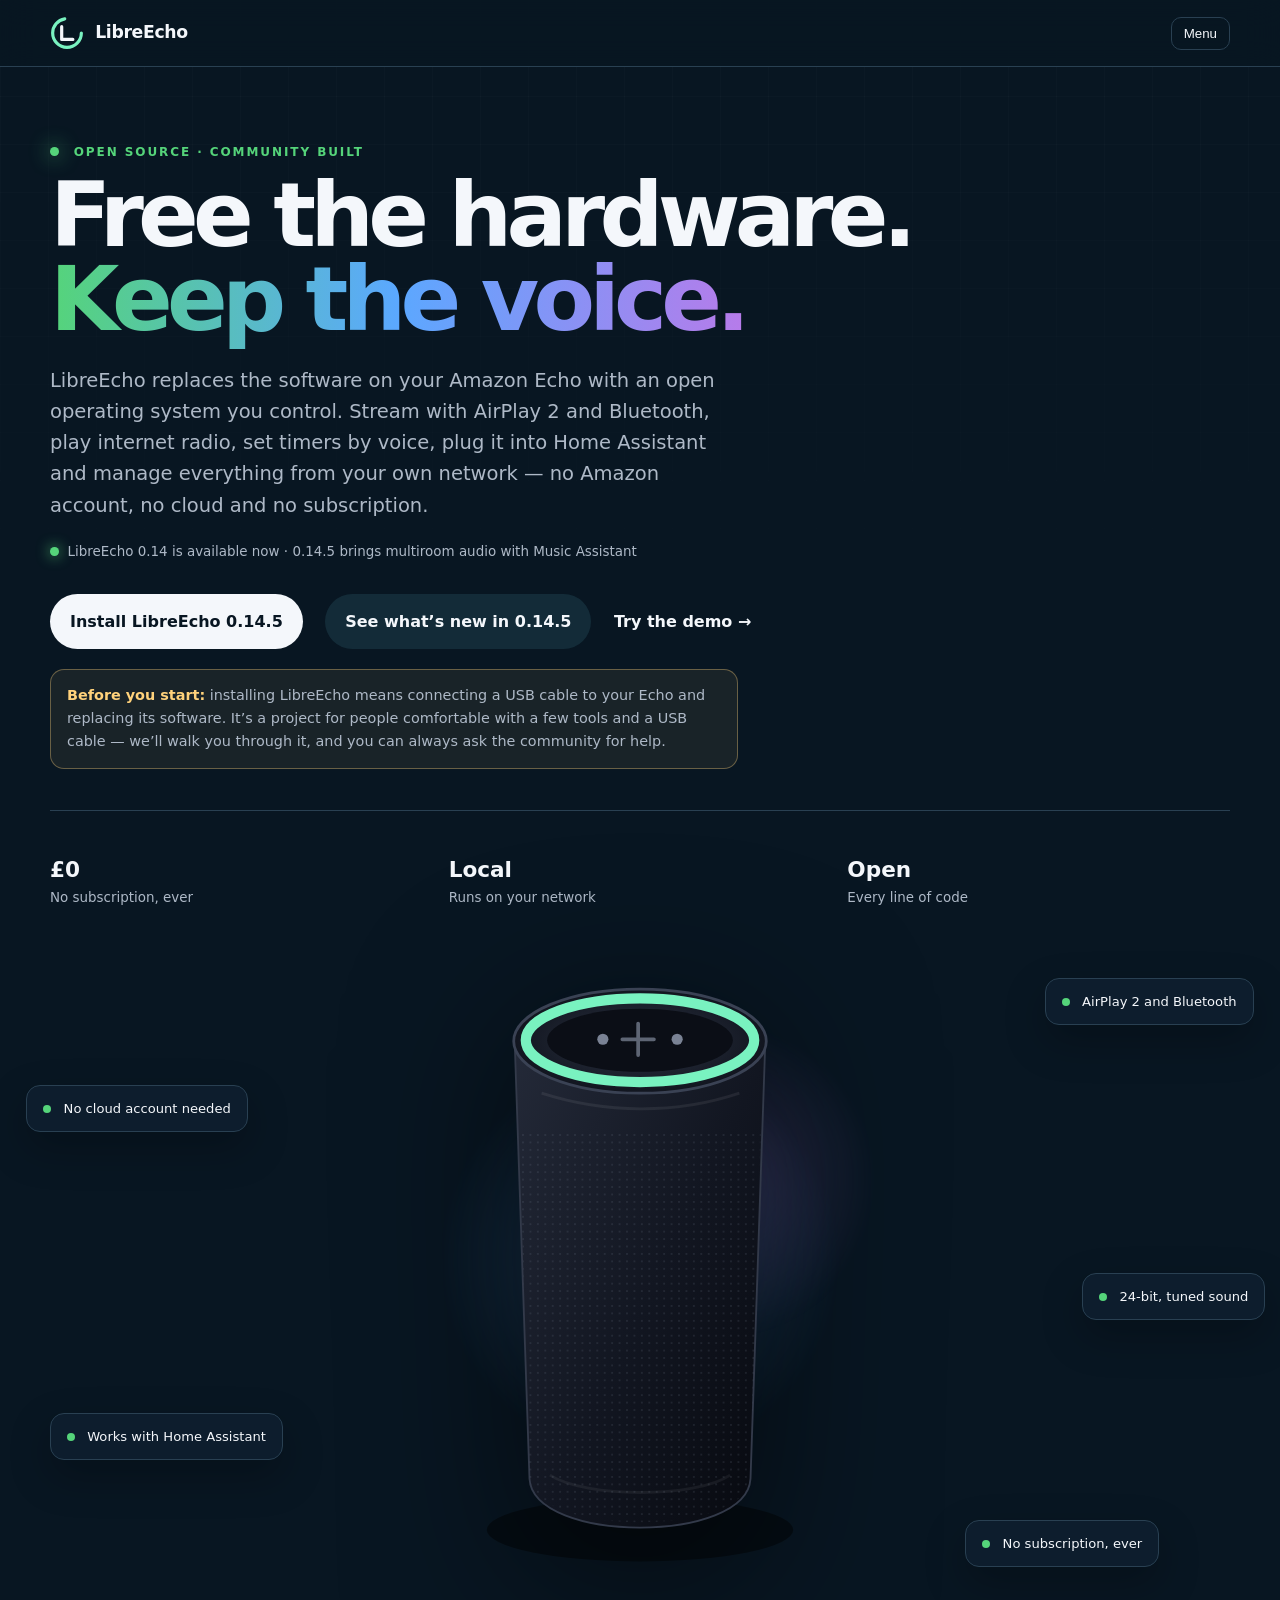
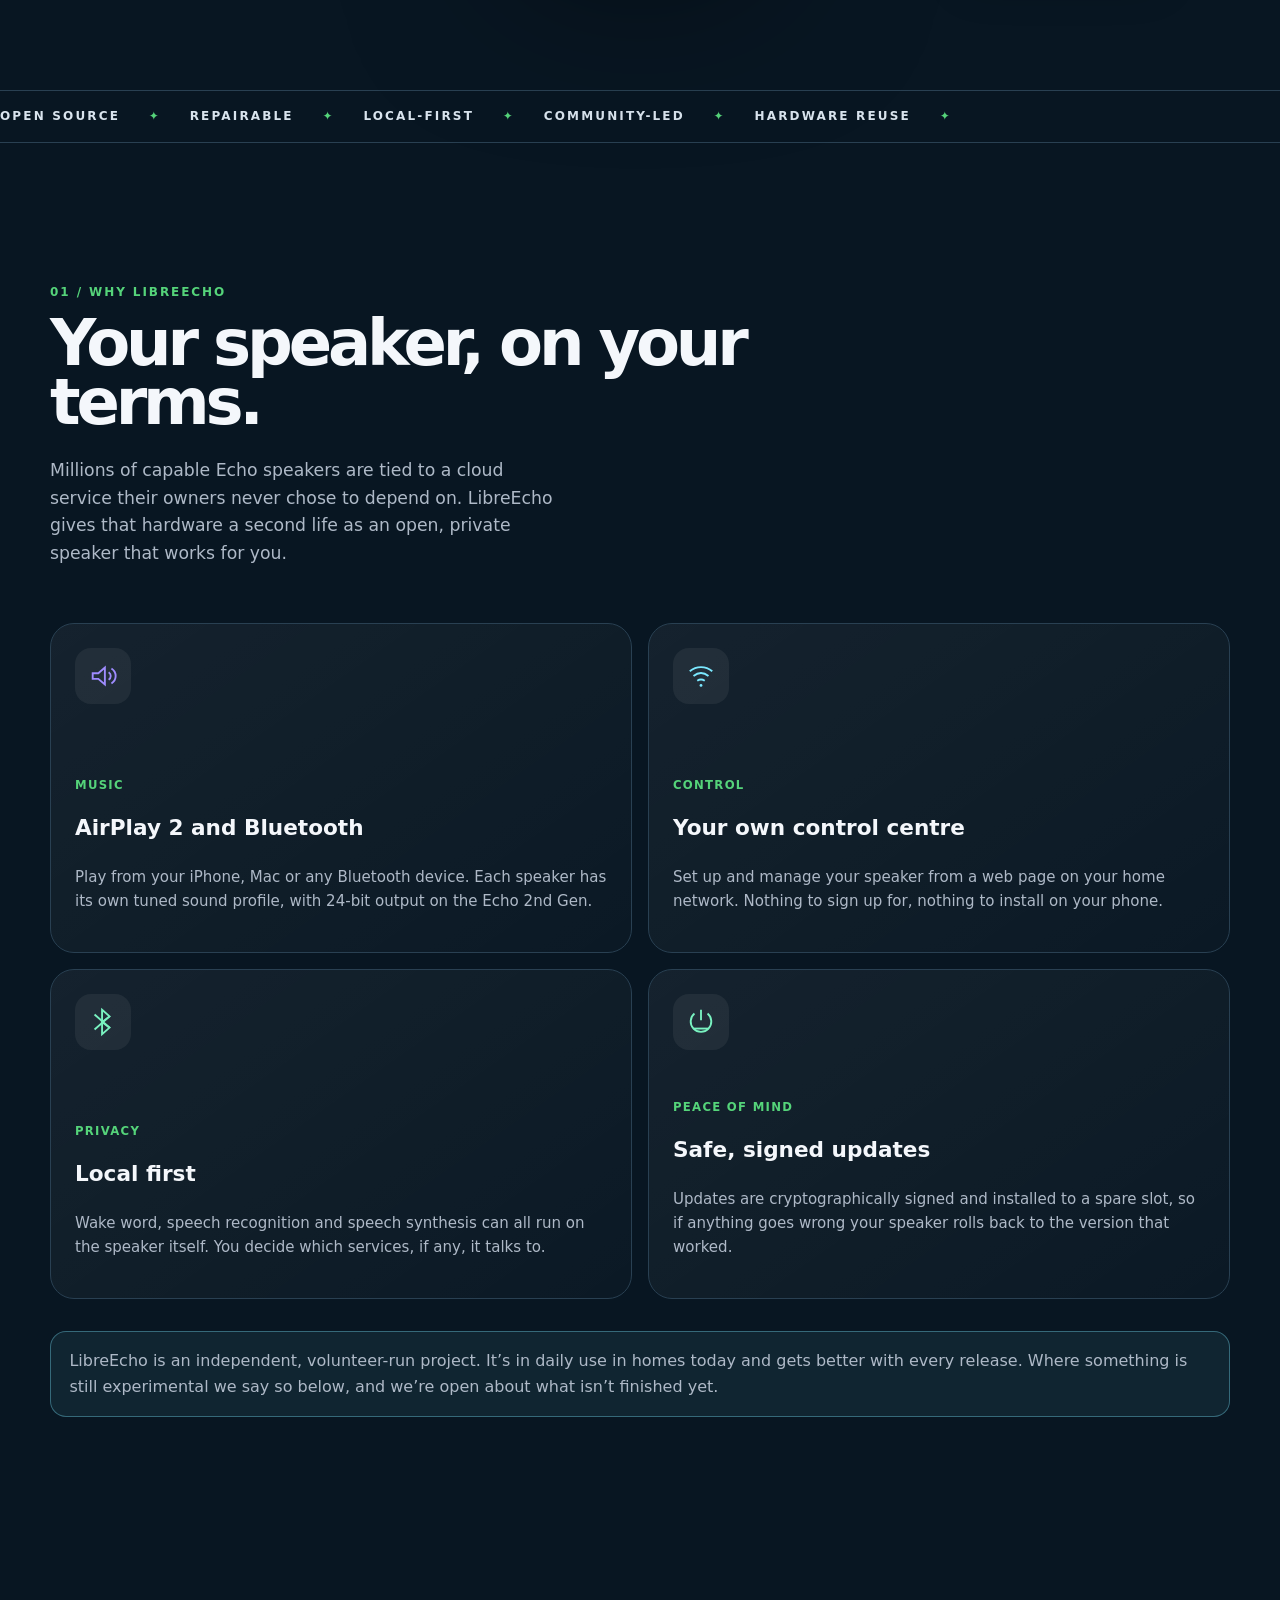
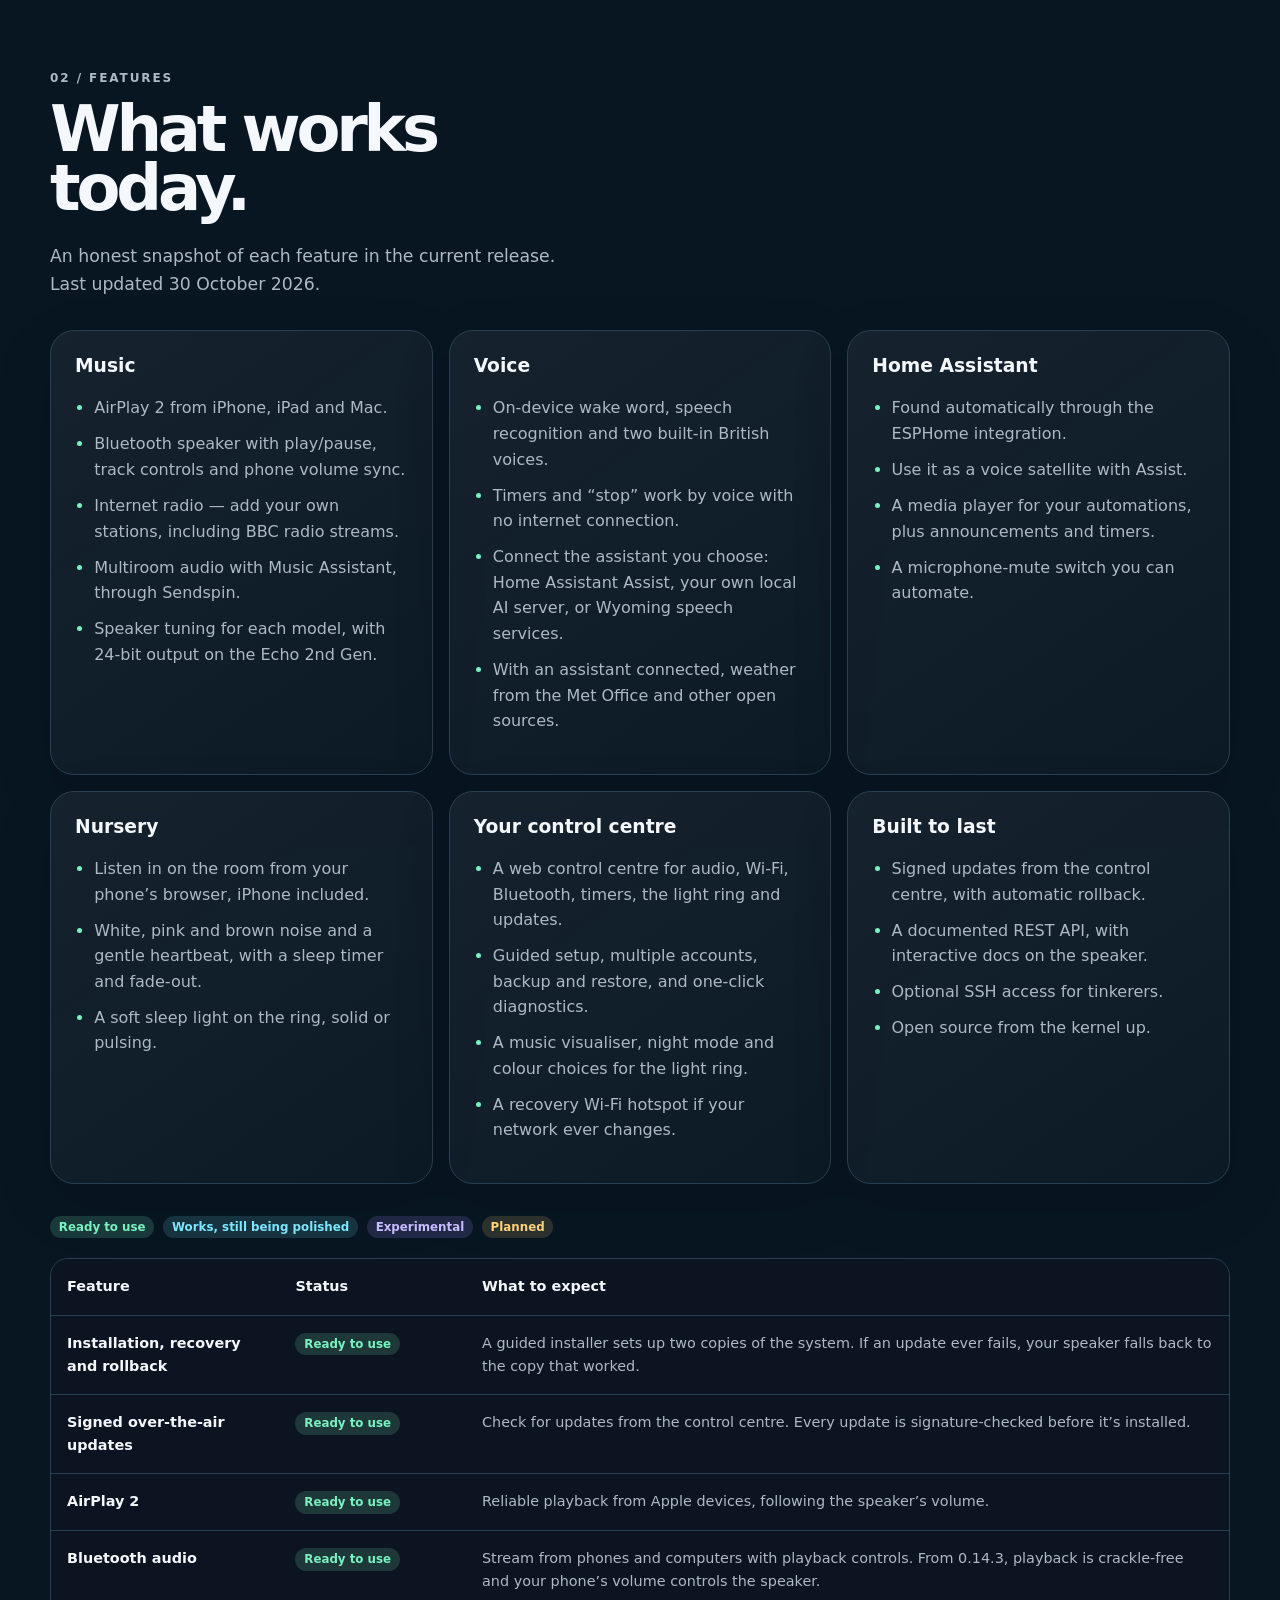
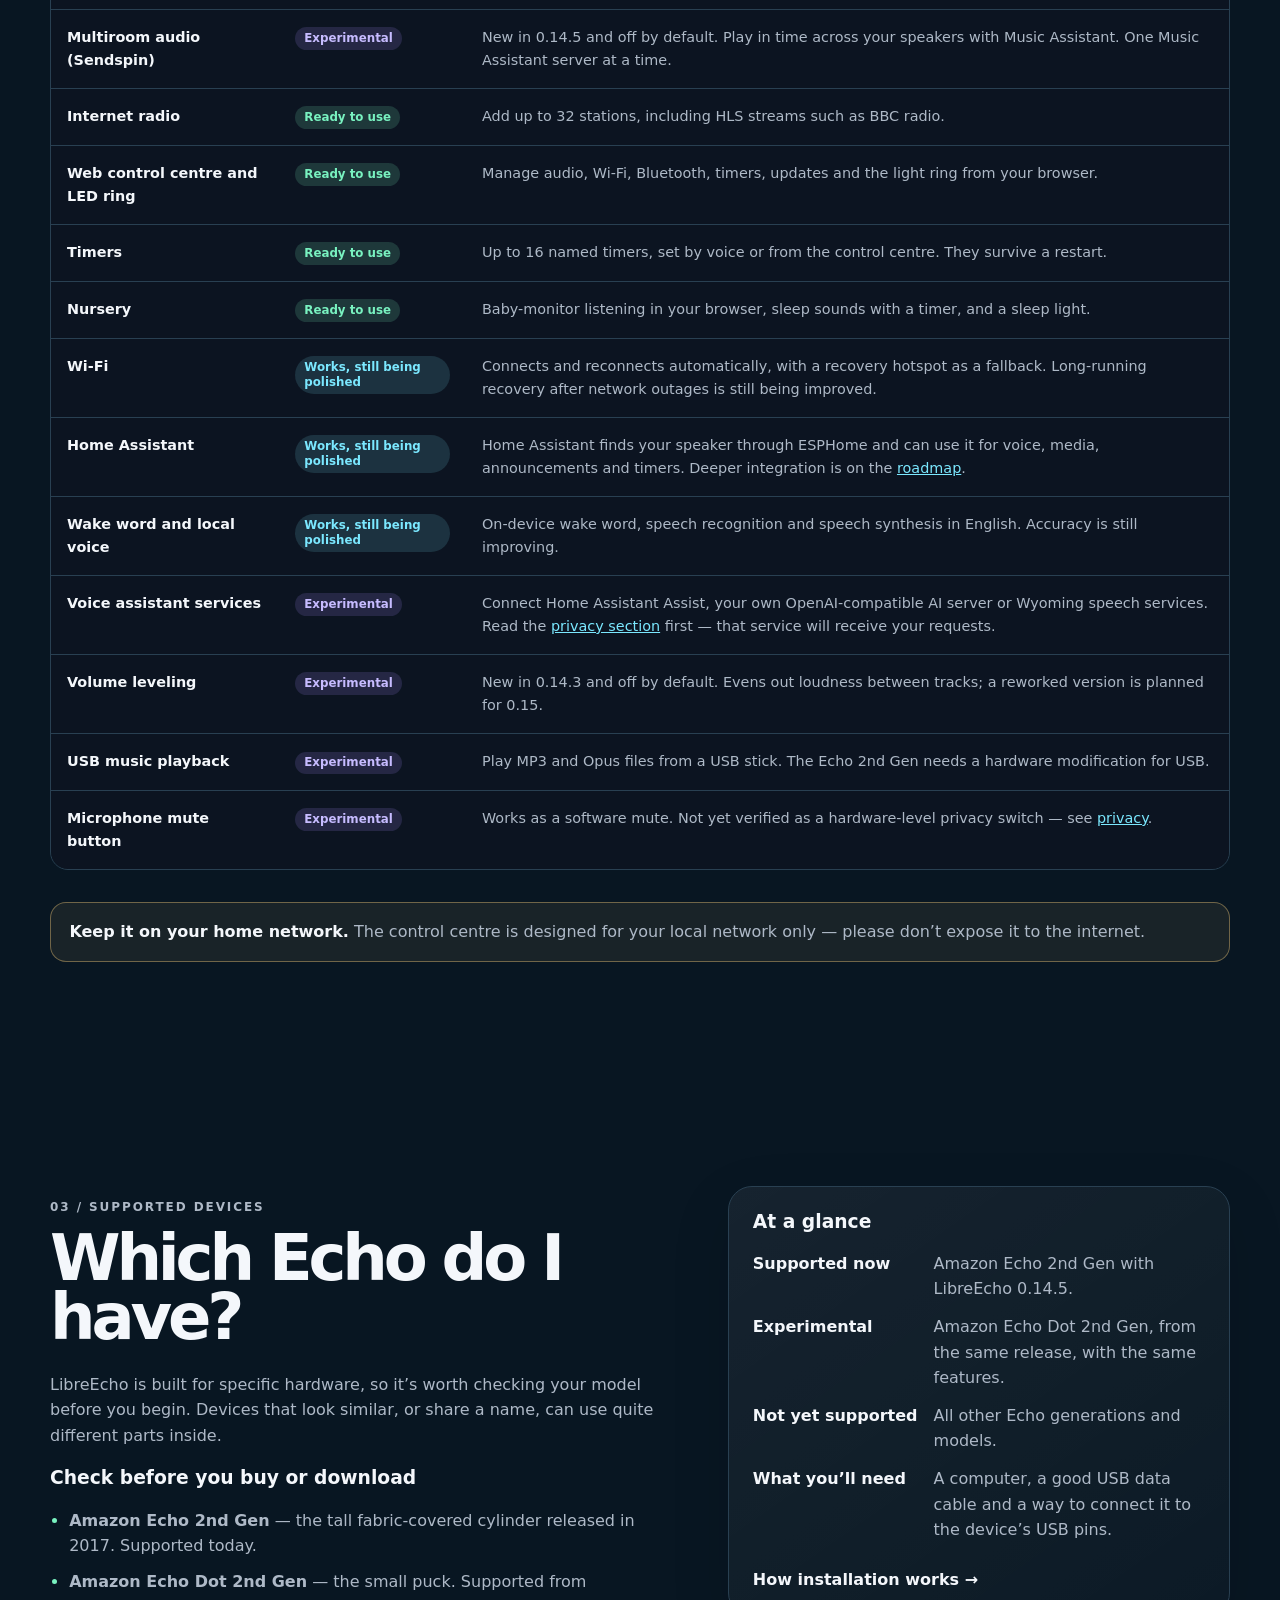
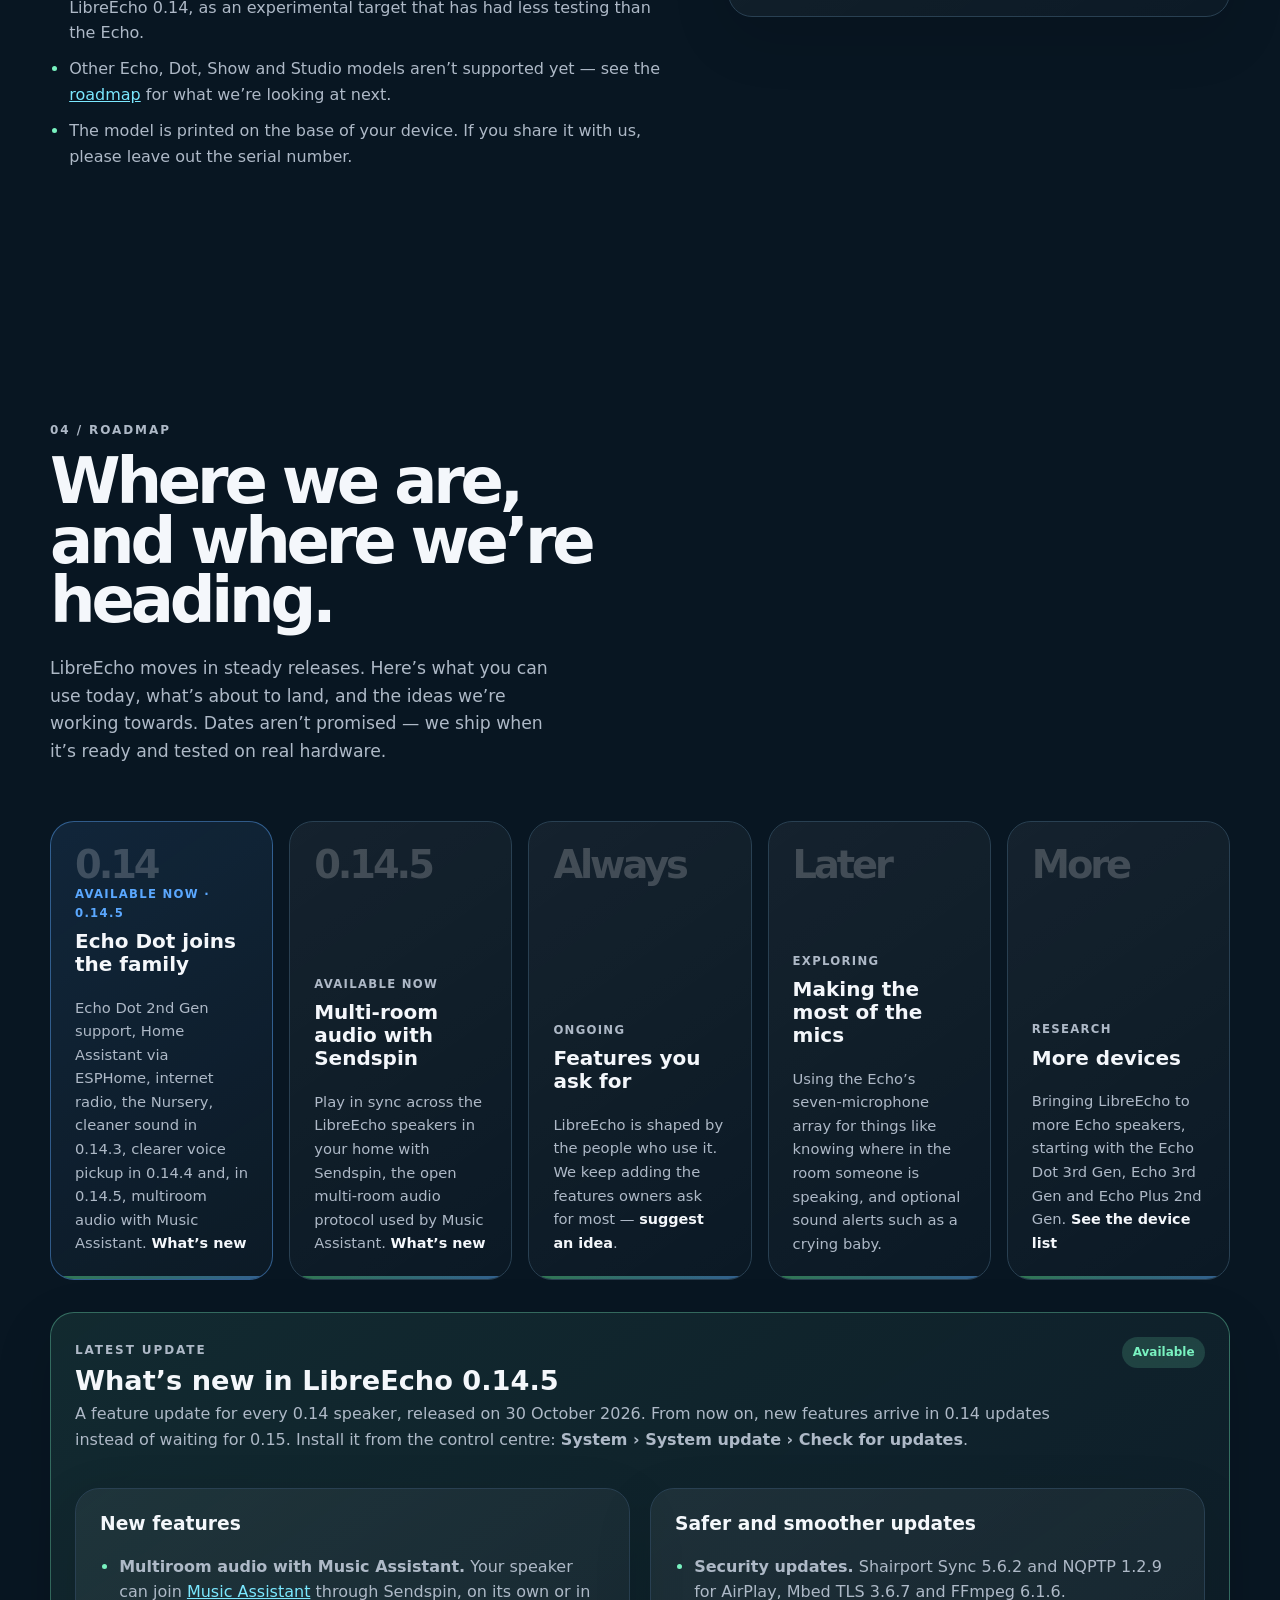
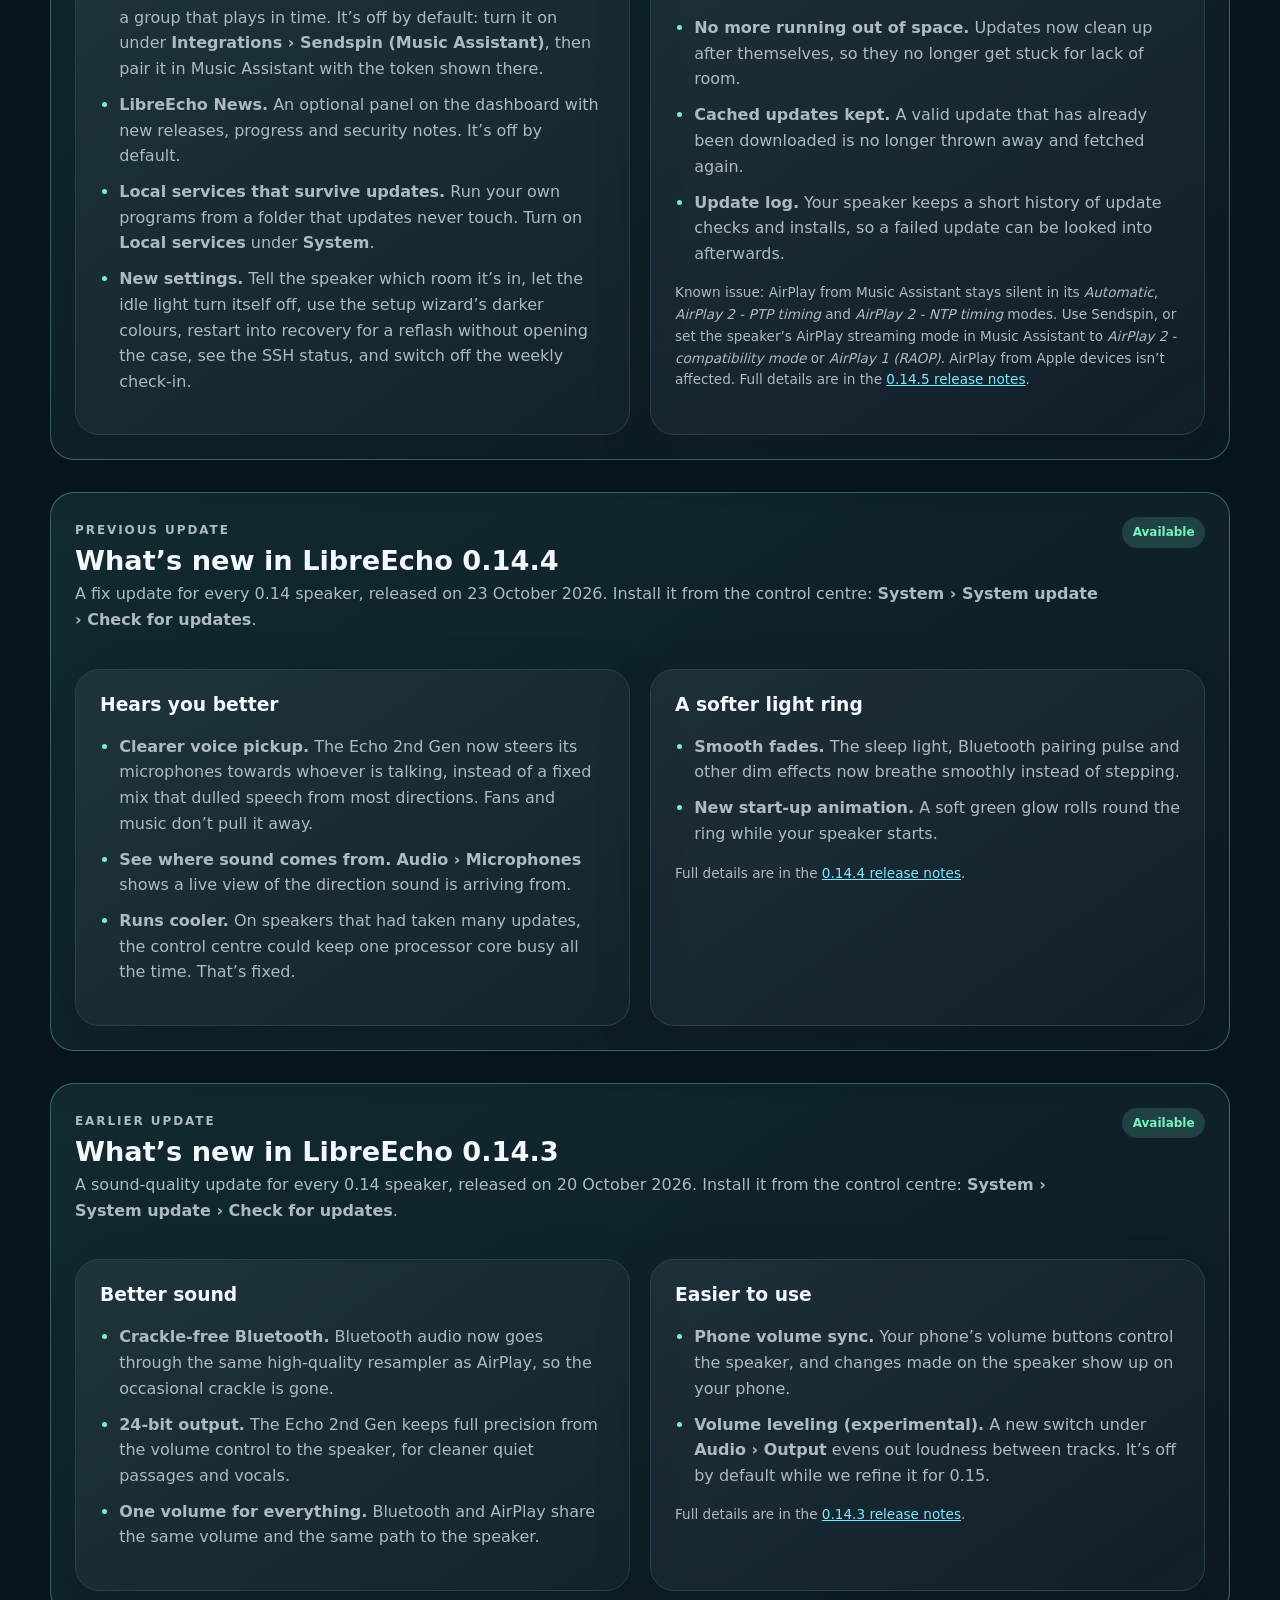
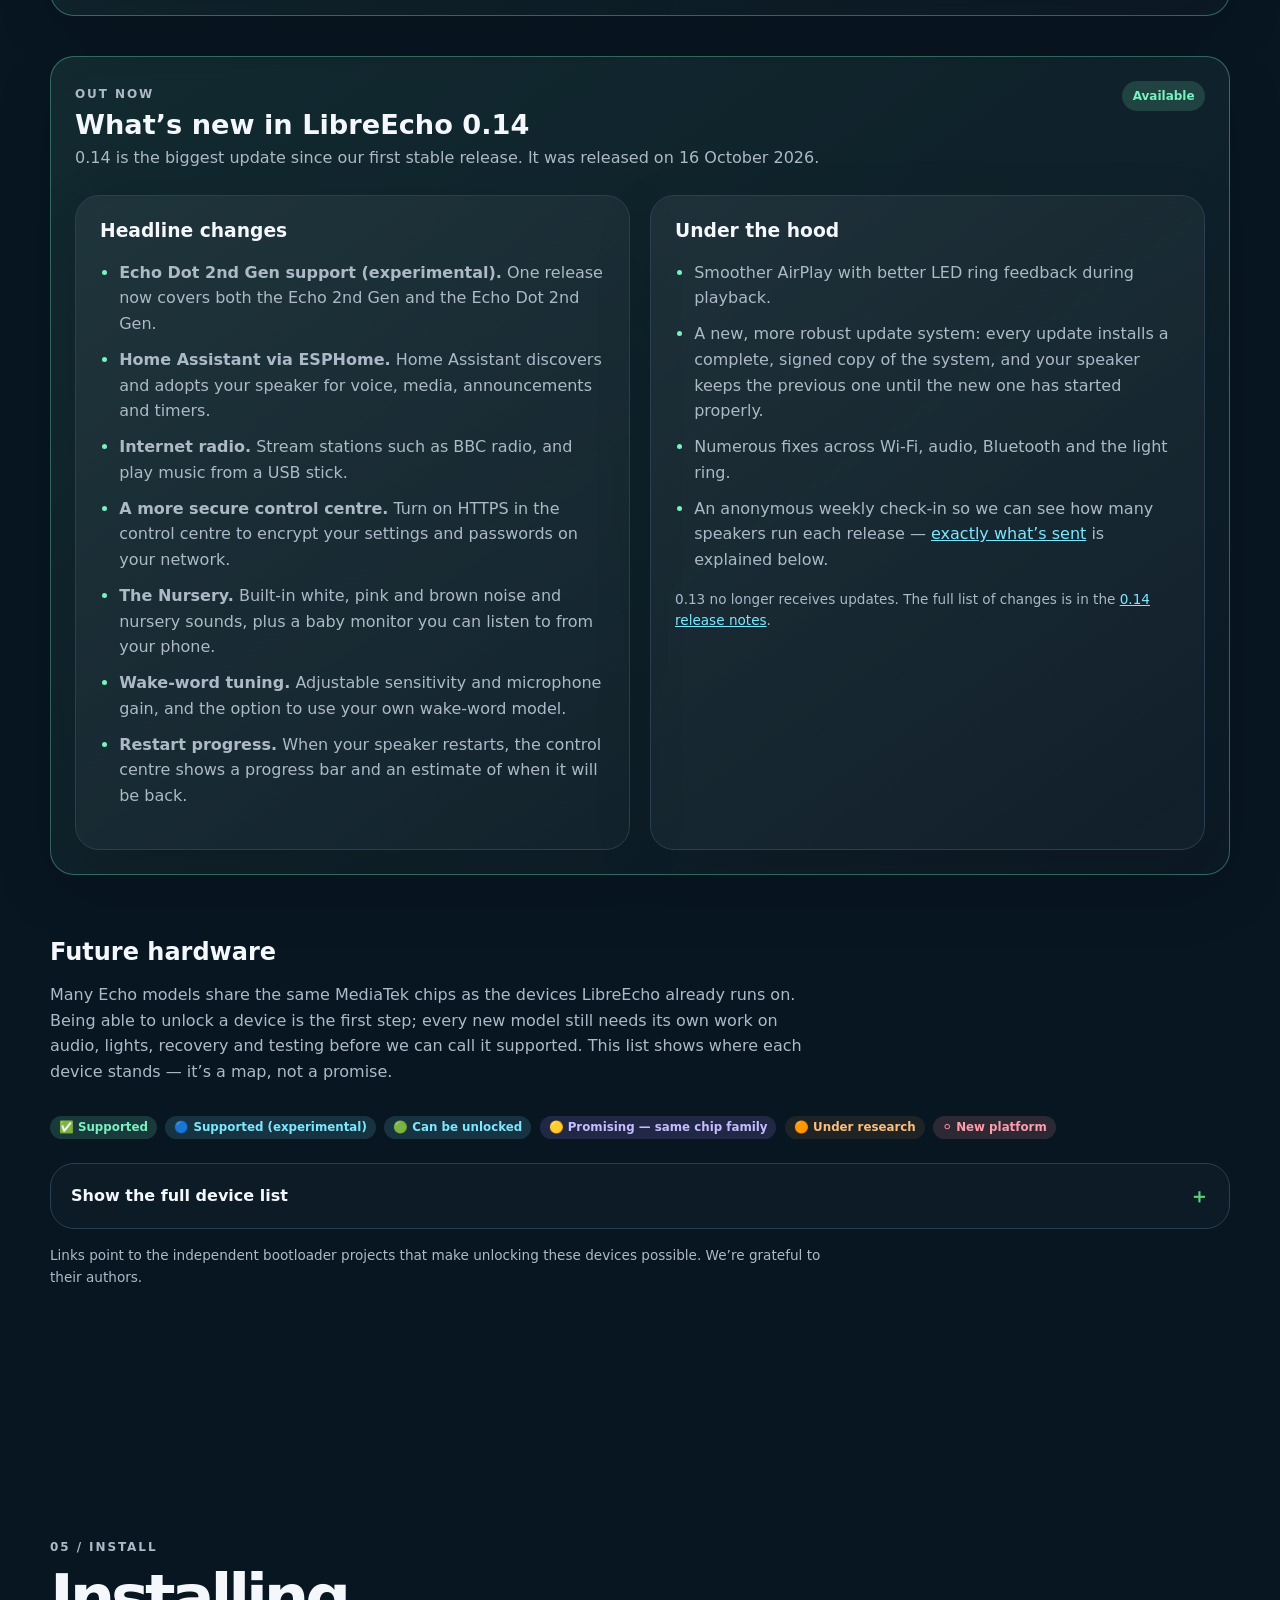
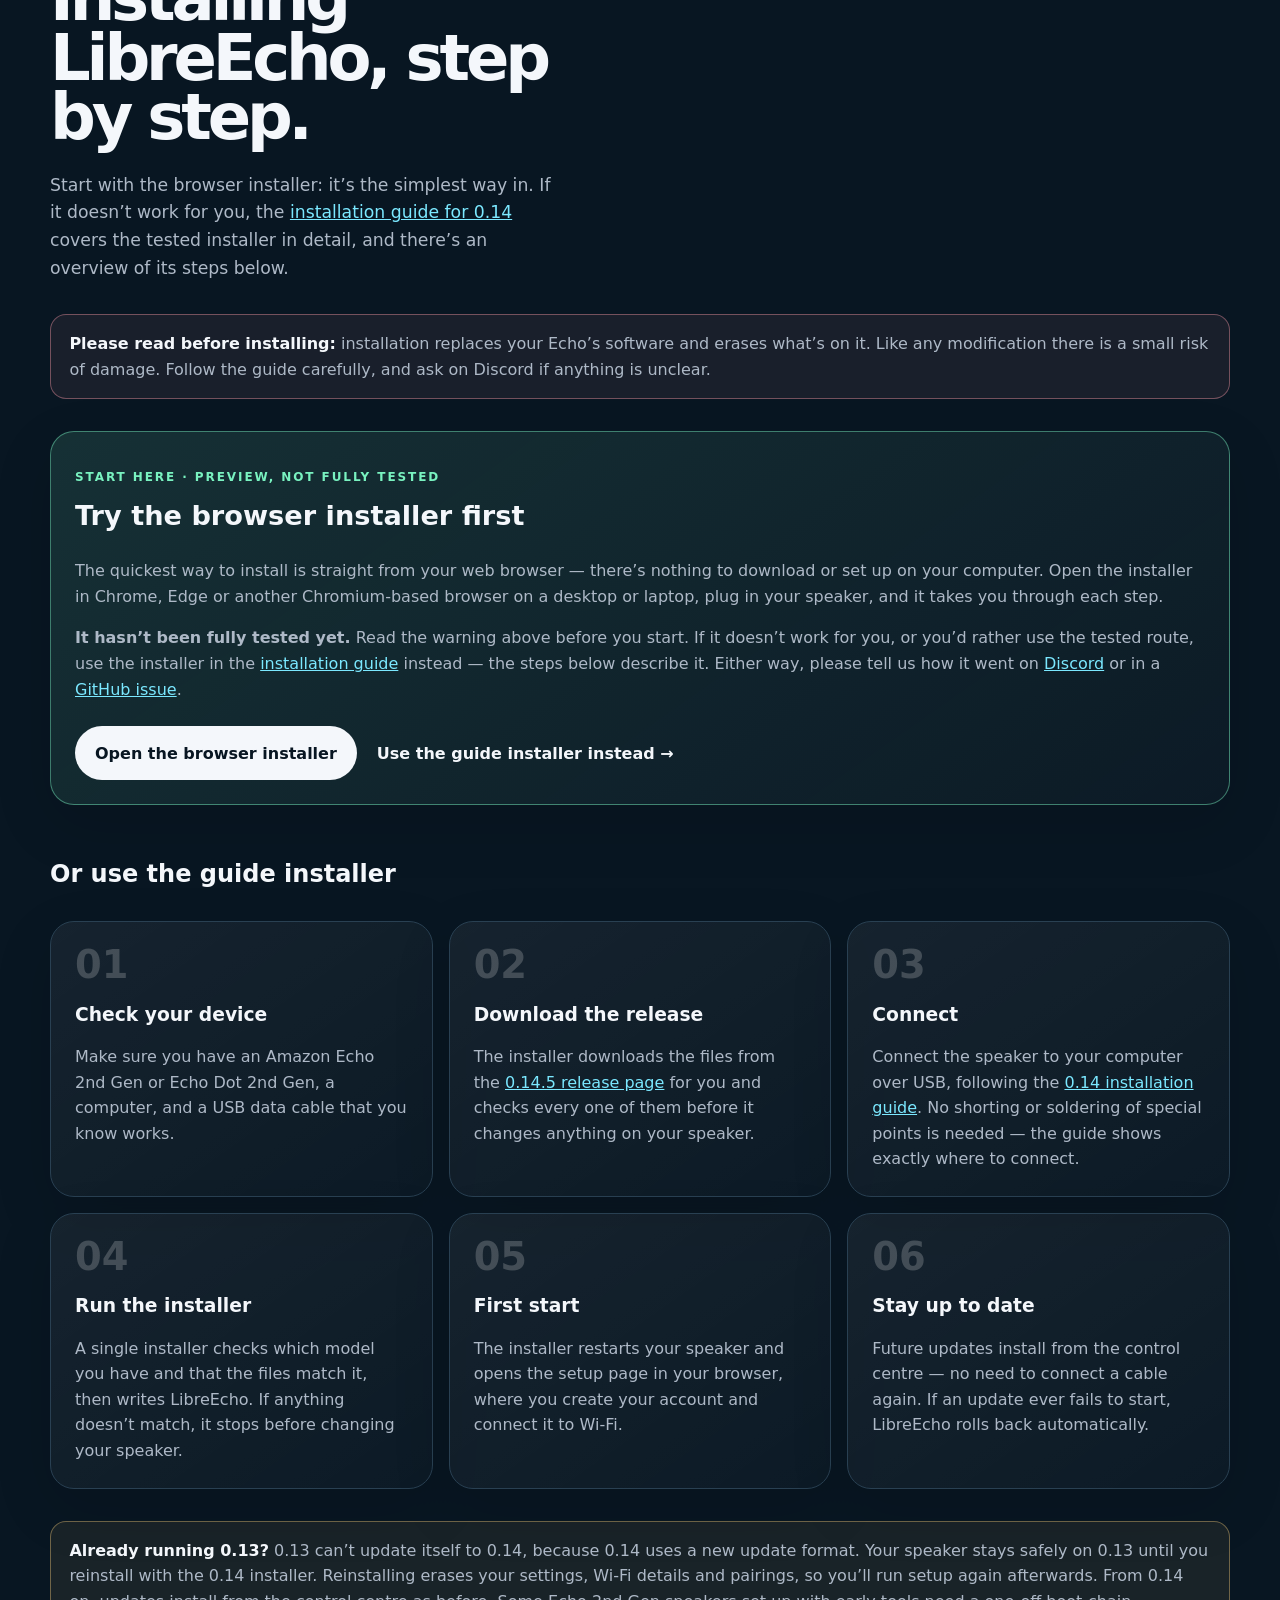
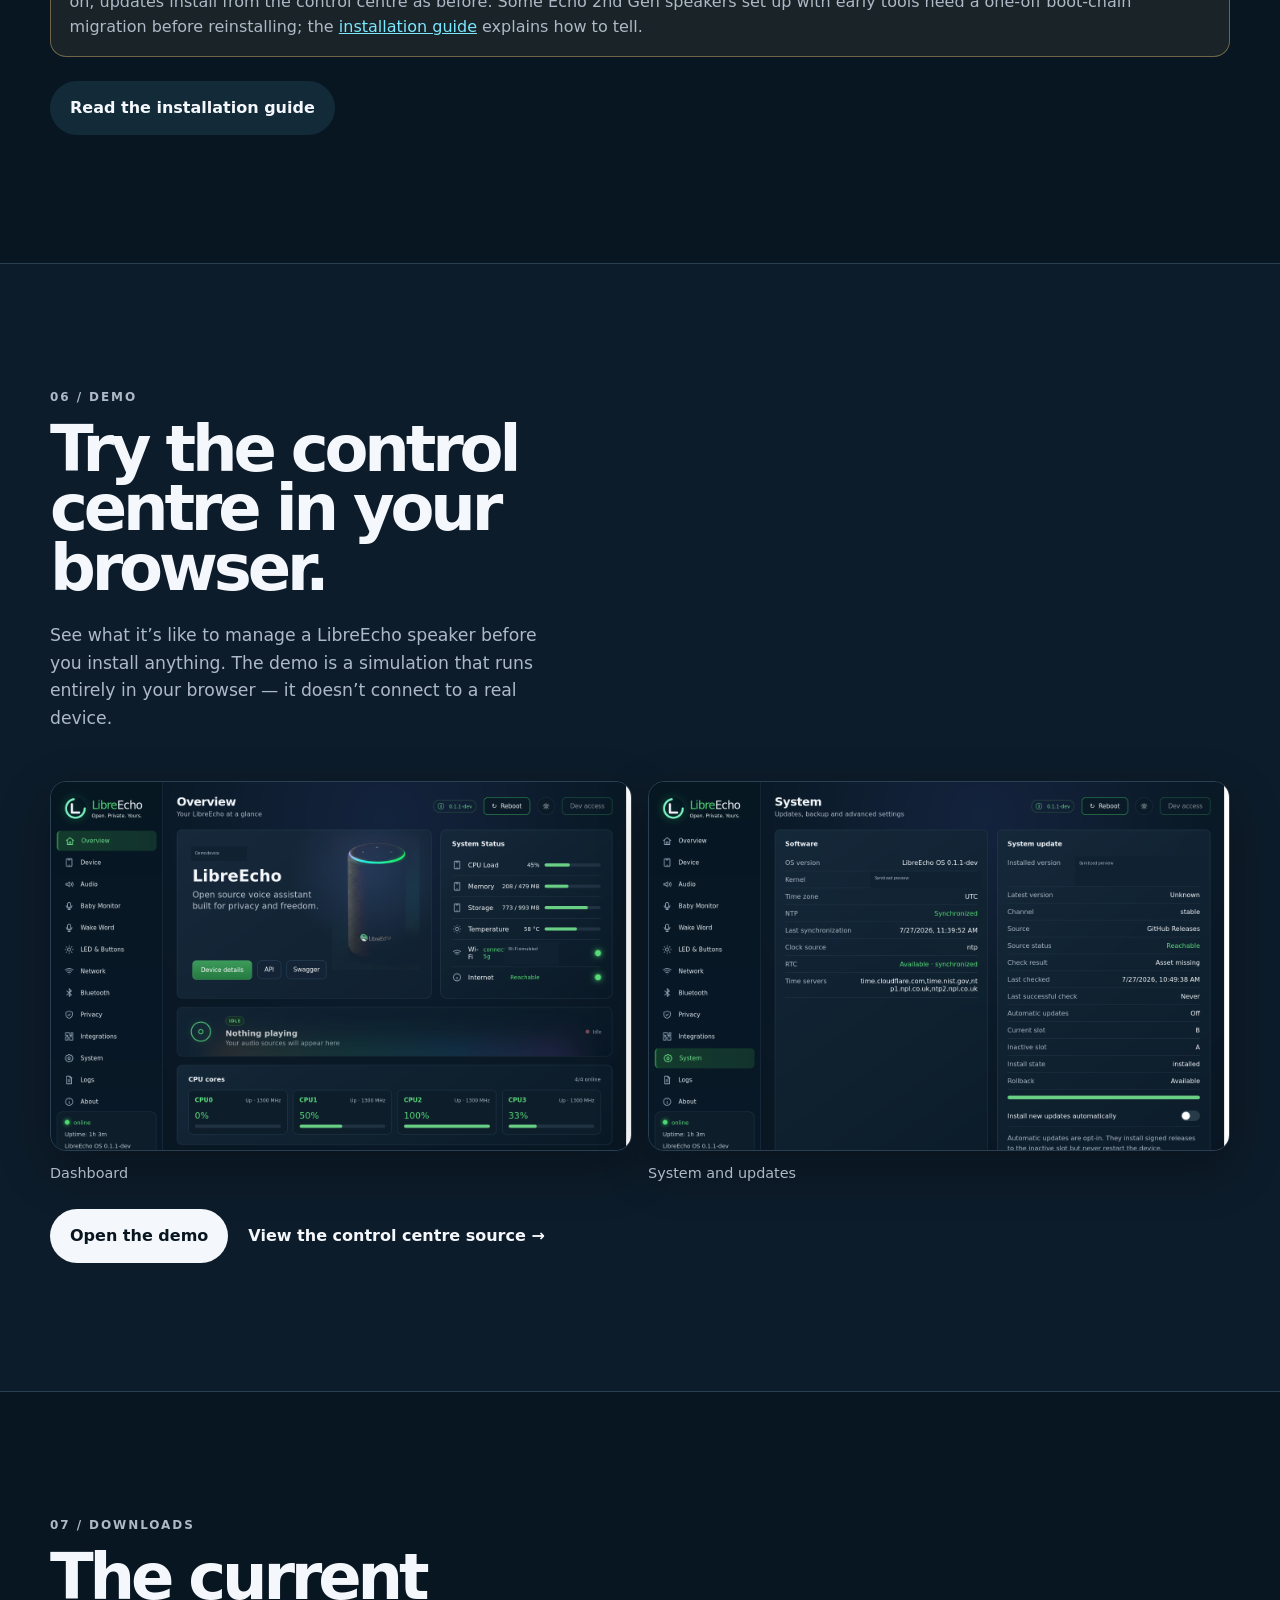
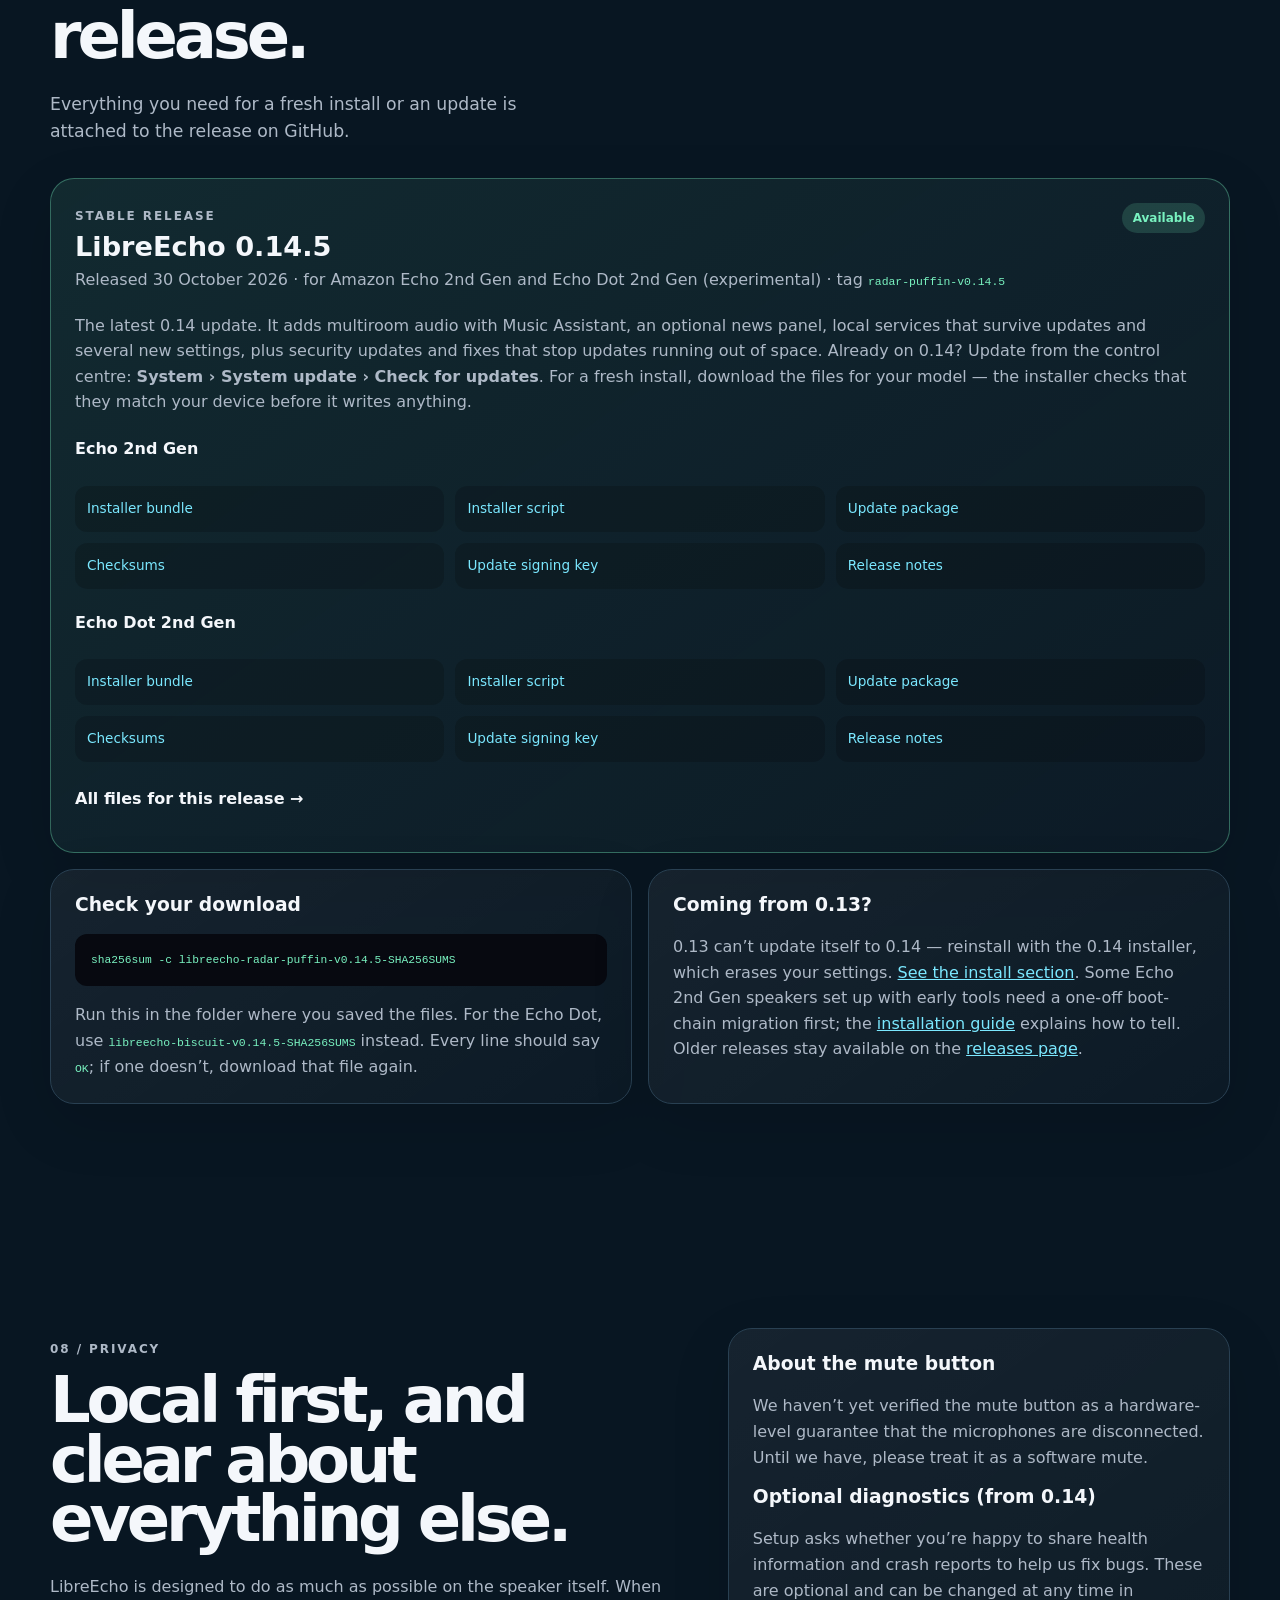
==== commit 4bb4634f: "docs(site): LibreEcho 0.14.5 release Pin the hero, at-a-glance, roadmap, install step, stable releas" ====
--- a/index.html
+++ b/index.html
@@ -44,10 +44,10 @@
         <p class="eyebrow"><span class="pulse"></span> Open source · Community built</p>
         <h1>Free the hardware.<br><span>Keep the voice.</span></h1>
         <p class="hero-lead">LibreEcho replaces the software on your Amazon Echo with an open operating system you control. Stream with AirPlay 2 and Bluetooth, play internet radio, set timers by voice, plug it into Home Assistant and manage everything from your own network — no Amazon account, no cloud and no subscription.</p>
-        <p class="status-note"><span class="status-dot"></span>LibreEcho 0.14 is available now · 0.14.4 brings clearer voice pickup and a smoother light ring</p>
+        <p class="status-note"><span class="status-dot"></span>LibreEcho 0.14 is available now · 0.14.5 brings multiroom audio with Music Assistant</p>
         <div class="hero-actions">
-          <a class="button" href="#install">Install LibreEcho 0.14.4</a>
-          <a class="button button-secondary" href="#release-0144">See what’s new in 0.14.4</a>
+          <a class="button" href="#install">Install LibreEcho 0.14.5</a>
+          <a class="button button-secondary" href="#release-0145">See what’s new in 0.14.5</a>
           <a class="text-link" href="#demo">Try the demo <span aria-hidden="true">→</span></a>
         </div>
         <p class="hero-warning"><strong>Before you start:</strong> installing LibreEcho means connecting a USB cable to your Echo and replacing its software. It’s a project for people comfortable with a few tools and a USB cable — we’ll walk you through it, and you can always ask the community for help.</p>
@@ -91,9 +91,9 @@
     </section>
 
     <section id="features" class="section-shell doc-section">
-      <div class="section-heading"><div><p class="section-label">02 / Features</p><h2>What works today.</h2></div><p>An honest snapshot of each feature in the current release. Last updated <time datetime="2026-10-23">23 October 2026</time>.</p></div>
+      <div class="section-heading"><div><p class="section-label">02 / Features</p><h2>What works today.</h2></div><p>An honest snapshot of each feature in the current release. Last updated <time datetime="2026-10-30">30 October 2026</time>.</p></div>
       <div class="tester-grid" aria-label="What LibreEcho does">
-        <article class="doc-card"><h3>Music</h3><ul class="check-list"><li>AirPlay 2 from iPhone, iPad and Mac.</li><li>Bluetooth speaker with play/pause, track controls and phone volume sync.</li><li>Internet radio — add your own stations, including BBC radio streams.</li><li>Speaker tuning for each model, with 24-bit output on the Echo 2nd Gen.</li></ul></article>
+        <article class="doc-card"><h3>Music</h3><ul class="check-list"><li>AirPlay 2 from iPhone, iPad and Mac.</li><li>Bluetooth speaker with play/pause, track controls and phone volume sync.</li><li>Internet radio — add your own stations, including BBC radio streams.</li><li>Multiroom audio with Music Assistant, through Sendspin.</li><li>Speaker tuning for each model, with 24-bit output on the Echo 2nd Gen.</li></ul></article>
         <article class="doc-card"><h3>Voice</h3><ul class="check-list"><li>On-device wake word, speech recognition and two built-in British voices.</li><li>Timers and “stop” work by voice with no internet connection.</li><li>Connect the assistant you choose: Home Assistant Assist, your own local AI server, or Wyoming speech services.</li><li>With an assistant connected, weather from the Met Office and other open sources.</li></ul></article>
         <article class="doc-card"><h3>Home Assistant</h3><ul class="check-list"><li>Found automatically through the ESPHome integration.</li><li>Use it as a voice satellite with Assist.</li><li>A media player for your automations, plus announcements and timers.</li><li>A microphone-mute switch you can automate.</li></ul></article>
         <article class="doc-card"><h3>Nursery</h3><ul class="check-list"><li>Listen in on the room from your phone’s browser, iPhone included.</li><li>White, pink and brown noise and a gentle heartbeat, with a sleep timer and fade-out.</li><li>A soft sleep light on the ring, solid or pulsing.</li></ul></article>
@@ -101,11 +101,12 @@
         <article class="doc-card"><h3>Built to last</h3><ul class="check-list"><li>Signed updates from the control centre, with automatic rollback.</li><li>A documented REST API, with interactive docs on the speaker.</li><li>Optional SSH access for tinkerers.</li><li>Open source from the kernel up.</li></ul></article>
       </div>
       <div class="status-legend" aria-label="Feature status legend"><span class="status-beta">Ready to use</span><span class="status-hardening">Works, still being polished</span><span class="status-experimental">Experimental</span><span class="status-planned">Planned</span></div>
-      <div class="table-wrap"><table class="feature-table"><caption class="sr-only">LibreEcho feature status as of 20 October 2026</caption><thead><tr><th scope="col">Feature</th><th scope="col">Status</th><th scope="col">What to expect</th></tr></thead><tbody>
+      <div class="table-wrap"><table class="feature-table"><caption class="sr-only">LibreEcho feature status as of 30 October 2026</caption><thead><tr><th scope="col">Feature</th><th scope="col">Status</th><th scope="col">What to expect</th></tr></thead><tbody>
         <tr><th scope="row">Installation, recovery and rollback</th><td><span class="status-beta">Ready to use</span></td><td>A guided installer sets up two copies of the system. If an update ever fails, your speaker falls back to the copy that worked.</td></tr>
         <tr><th scope="row">Signed over-the-air updates</th><td><span class="status-beta">Ready to use</span></td><td>Check for updates from the control centre. Every update is signature-checked before it’s installed.</td></tr>
         <tr><th scope="row">AirPlay 2</th><td><span class="status-beta">Ready to use</span></td><td>Reliable playback from Apple devices, following the speaker’s volume.</td></tr>
         <tr><th scope="row">Bluetooth audio</th><td><span class="status-beta">Ready to use</span></td><td>Stream from phones and computers with playback controls. From 0.14.3, playback is crackle-free and your phone’s volume controls the speaker.</td></tr>
+        <tr><th scope="row">Multiroom audio (Sendspin)</th><td><span class="status-experimental">Experimental</span></td><td>New in 0.14.5 and off by default. Play in time across your speakers with Music Assistant. One Music Assistant server at a time.</td></tr>
         <tr><th scope="row">Internet radio</th><td><span class="status-beta">Ready to use</span></td><td>Add up to 32 stations, including HLS streams such as BBC radio.</td></tr>
         <tr><th scope="row">Web control centre and LED ring</th><td><span class="status-beta">Ready to use</span></td><td>Manage audio, Wi-Fi, Bluetooth, timers, updates and the light ring from your browser.</td></tr>
         <tr><th scope="row">Timers</th><td><span class="status-beta">Ready to use</span></td><td>Up to 16 named timers, set by voice or from the control centre. They survive a restart.</td></tr>
@@ -123,29 +124,37 @@
 
     <section id="hardware" class="section-shell doc-section split-doc">
       <div><p class="section-label">03 / Supported devices</p><h2>Which Echo do I have?</h2><p>LibreEcho is built for specific hardware, so it’s worth checking your model before you begin. Devices that look similar, or share a name, can use quite different parts inside.</p><h3>Check before you buy or download</h3><ul class="check-list"><li><strong>Amazon Echo 2nd Gen</strong> — the tall fabric-covered cylinder released in 2017. Supported today.</li><li><strong>Amazon Echo Dot 2nd Gen</strong> — the small puck. Supported from LibreEcho 0.14, as an experimental target that has had less testing than the Echo.</li><li>Other Echo, Dot, Show and Studio models aren’t supported yet — see the <a href="#roadmap">roadmap</a> for what we’re looking at next.</li><li>The model is printed on the base of your device. If you share it with us, please leave out the serial number.</li></ul></div>
-      <div class="doc-card"><h3>At a glance</h3><dl class="definition-list"><dt>Supported now</dt><dd>Amazon Echo 2nd Gen with LibreEcho 0.14.4.</dd><dt>Experimental</dt><dd>Amazon Echo Dot 2nd Gen, from the same release, with the same features.</dd><dt>Not yet supported</dt><dd>All other Echo generations and models.</dd><dt>What you’ll need</dt><dd>A computer, a good USB data cable and a way to connect it to the device’s USB pins.</dd></dl><a class="text-link" href="#install">How installation works <span aria-hidden="true">→</span></a></div>
+      <div class="doc-card"><h3>At a glance</h3><dl class="definition-list"><dt>Supported now</dt><dd>Amazon Echo 2nd Gen with LibreEcho 0.14.5.</dd><dt>Experimental</dt><dd>Amazon Echo Dot 2nd Gen, from the same release, with the same features.</dd><dt>Not yet supported</dt><dd>All other Echo generations and models.</dd><dt>What you’ll need</dt><dd>A computer, a good USB data cable and a way to connect it to the device’s USB pins.</dd></dl><a class="text-link" href="#install">How installation works <span aria-hidden="true">→</span></a></div>
     </section>
 
     <section id="roadmap" class="section-shell doc-section roadmap-section">
       <div class="section-heading"><div><p class="section-label">04 / Roadmap</p><h2>Where we are, and where we’re heading.</h2></div><p>LibreEcho moves in steady releases. Here’s what you can use today, what’s about to land, and the ideas we’re working towards. Dates aren’t promised — we ship when it’s ready and tested on real hardware.</p></div>
       <div class="roadmap-grid">
-        <article class="roadmap-card active"><span class="roadmap-number">0.14</span><p class="state">Available now · 0.14.4</p><h3>Echo Dot joins the family</h3><p>Echo Dot 2nd Gen support, Home Assistant via ESPHome, internet radio, the Nursery cleaner sound in 0.14.3 and, in 0.14.4, clearer voice pickup and a smoother light ring. <a class="text-link" href="#release-0144">What’s new</a></p></article>
-        <article class="roadmap-card"><span class="roadmap-number">Next</span><p class="state">Planned</p><h3>Multi-room audio with Sendspin</h3><p>Play in sync across the LibreEcho speakers in your home with Sendspin, the open multi-room audio protocol used by Music Assistant.</p></article>
+        <article class="roadmap-card active"><span class="roadmap-number">0.14</span><p class="state">Available now · 0.14.5</p><h3>Echo Dot joins the family</h3><p>Echo Dot 2nd Gen support, Home Assistant via ESPHome, internet radio, the Nursery, cleaner sound in 0.14.3, clearer voice pickup in 0.14.4 and, in 0.14.5, multiroom audio with Music Assistant. <a class="text-link" href="#release-0145">What’s new</a></p></article>
+        <article class="roadmap-card"><span class="roadmap-number">0.14.5</span><p class="state">Available now</p><h3>Multi-room audio with Sendspin</h3><p>Play in sync across the LibreEcho speakers in your home with Sendspin, the open multi-room audio protocol used by Music Assistant. <a class="text-link" href="#release-0145">What’s new</a></p></article>
         <article class="roadmap-card"><span class="roadmap-number">Always</span><p class="state">Ongoing</p><h3>Features you ask for</h3><p>LibreEcho is shaped by the people who use it. We keep adding the features owners ask for most — <a class="text-link" href="https://github.com/aslater3/LibreEcho/discussions">suggest an idea</a>.</p></article>
         <article class="roadmap-card"><span class="roadmap-number">Later</span><p class="state">Exploring</p><h3>Making the most of the mics</h3><p>Using the Echo’s seven-microphone array for things like knowing where in the room someone is speaking, and optional sound alerts such as a crying baby.</p></article>
         <article class="roadmap-card"><span class="roadmap-number">More</span><p class="state">Research</p><h3>More devices</h3><p>Bringing LibreEcho to more Echo speakers, starting with the Echo Dot 3rd Gen, Echo 3rd Gen and Echo Plus 2nd Gen. <a class="text-link" href="#future-hardware">See the device list</a></p></article>
       </div>
 
+      <div id="release-0145" class="release-card">
+        <div class="release-head"><div><p class="eyebrow">Latest update</p><h3>What’s new in LibreEcho 0.14.5</h3><p>A feature update for every 0.14 speaker, released on 30 October 2026. From now on, new features arrive in 0.14 updates instead of waiting for 0.15. Install it from the control centre: <strong>System › System update › Check for updates</strong>.</p></div><span class="status-pill status-published">Available</span></div>
+        <div class="roadmap-summary">
+          <div class="doc-card"><h3>New features</h3><ul class="check-list"><li><strong>Multiroom audio with Music Assistant.</strong> Your speaker can join <a href="https://music-assistant.io/">Music Assistant</a> through Sendspin, on its own or in a group that plays in time. It’s off by default: turn it on under <strong>Integrations › Sendspin (Music Assistant)</strong>, then pair it in Music Assistant with the token shown there.</li><li><strong>LibreEcho News.</strong> An optional panel on the dashboard with new releases, progress and security notes. It’s off by default.</li><li><strong>Local services that survive updates.</strong> Run your own programs from a folder that updates never touch. Turn on <strong>Local services</strong> under <strong>System</strong>.</li><li><strong>New settings.</strong> Tell the speaker which room it’s in, let the idle light turn itself off, use the setup wizard’s darker colours, restart into recovery for a reflash without opening the case, see the SSH status, and switch off the weekly check-in.</li></ul></div>
+          <div class="doc-card"><h3>Safer and smoother updates</h3><ul class="check-list"><li><strong>Security updates.</strong> Shairport Sync 5.6.2 and NQPTP 1.2.9 for AirPlay, Mbed TLS 3.6.7 and FFmpeg 6.1.6.</li><li><strong>No more running out of space.</strong> Updates now clean up after themselves, so they no longer get stuck for lack of room.</li><li><strong>Cached updates kept.</strong> A valid update that has already been downloaded is no longer thrown away and fetched again.</li><li><strong>Update log.</strong> Your speaker keeps a short history of update checks and installs, so a failed update can be looked into afterwards.</li></ul><p class="fine-print">Known issue: AirPlay from Music Assistant stays silent in its <em>Automatic</em>, <em>AirPlay 2 - PTP timing</em> and <em>AirPlay 2 - NTP timing</em> modes. Use Sendspin, or set the speaker’s AirPlay streaming mode in Music Assistant to <em>AirPlay 2 - compatibility mode</em> or <em>AirPlay 1 (RAOP)</em>. AirPlay from Apple devices isn’t affected. Full details are in the <a href="https://github.com/aslater3/LibreEcho/releases/download/radar-puffin-v0.14.5/libreecho-radar-puffin-v0.14.5-release-notes.md">0.14.5 release notes</a>.</p></div>
+        </div>
+      </div>
+
       <div id="release-0144" class="release-card">
-        <div class="release-head"><div><p class="eyebrow">Latest update</p><h3>What’s new in LibreEcho 0.14.4</h3><p>A fix update for every 0.14 speaker, released on 23 October 2026. Install it from the control centre: <strong>System › System update › Check for updates</strong>.</p></div><span class="status-pill status-published">Available</span></div>
+        <div class="release-head"><div><p class="eyebrow">Previous update</p><h3>What’s new in LibreEcho 0.14.4</h3><p>A fix update for every 0.14 speaker, released on 23 October 2026. Install it from the control centre: <strong>System › System update › Check for updates</strong>.</p></div><span class="status-pill status-published">Available</span></div>
         <div class="roadmap-summary">
           <div class="doc-card"><h3>Hears you better</h3><ul class="check-list"><li><strong>Clearer voice pickup.</strong> The Echo 2nd Gen now steers its microphones towards whoever is talking, instead of a fixed mix that dulled speech from most directions. Fans and music don’t pull it away.</li><li><strong>See where sound comes from.</strong> <strong>Audio › Microphones</strong> shows a live view of the direction sound is arriving from.</li><li><strong>Runs cooler.</strong> On speakers that had taken many updates, the control centre could keep one processor core busy all the time. That’s fixed.</li></ul></div>
-          <div class="doc-card"><h3>A softer light ring</h3><ul class="check-list"><li><strong>Smooth fades.</strong> The sleep light, Bluetooth pairing pulse and other dim effects now breathe smoothly instead of stepping.</li><li><strong>New start-up animation.</strong> A soft green glow rolls round the ring while your speaker starts.</li></ul><p class="fine-print">Full details are in the <a href="https://github.com/aslater3/LibreEcho/releases/download/radar-puffin-v0.14.4/libreecho-radar-puffin-v0.14.4-release-notes.md">0.14.4 release notes</a>.</p></div>
+          <div class="doc-card"><h3>A softer light ring</h3><ul class="check-list"><li><strong>Smooth fades.</strong> The sleep light, Bluetooth pairing pulse and other dim effects now breathe smoothly instead of stepping.</li><li><strong>New start-up animation.</strong> A soft green glow rolls round the ring while your speaker starts.</li></ul><p class="fine-print">Full details are in the <a href="https://github.com/aslater3/LibreEcho/releases/download/radar-puffin-v0.14.5/libreecho-radar-puffin-v0.14.5-release-notes.md">0.14.4 release notes</a>.</p></div>
         </div>
       </div>
 
       <div id="release-0143" class="release-card">
-        <div class="release-head"><div><p class="eyebrow">Previous update</p><h3>What’s new in LibreEcho 0.14.3</h3><p>A sound-quality update for every 0.14 speaker, released on 20 October 2026. Install it from the control centre: <strong>System › System update › Check for updates</strong>.</p></div><span class="status-pill status-published">Available</span></div>
+        <div class="release-head"><div><p class="eyebrow">Earlier update</p><h3>What’s new in LibreEcho 0.14.3</h3><p>A sound-quality update for every 0.14 speaker, released on 20 October 2026. Install it from the control centre: <strong>System › System update › Check for updates</strong>.</p></div><span class="status-pill status-published">Available</span></div>
         <div class="roadmap-summary">
           <div class="doc-card"><h3>Better sound</h3><ul class="check-list"><li><strong>Crackle-free Bluetooth.</strong> Bluetooth audio now goes through the same high-quality resampler as AirPlay, so the occasional crackle is gone.</li><li><strong>24-bit output.</strong> The Echo 2nd Gen keeps full precision from the volume control to the speaker, for cleaner quiet passages and vocals.</li><li><strong>One volume for everything.</strong> Bluetooth and AirPlay share the same volume and the same path to the speaker.</li></ul></div>
           <div class="doc-card"><h3>Easier to use</h3><ul class="check-list"><li><strong>Phone volume sync.</strong> Your phone’s volume buttons control the speaker, and changes made on the speaker show up on your phone.</li><li><strong>Volume leveling (experimental).</strong> A new switch under <strong>Audio › Output</strong> evens out loudness between tracks. It’s off by default while we refine it for 0.15.</li></ul><p class="fine-print">Full details are in the <a href="https://github.com/aslater3/LibreEcho/releases/download/radar-puffin-v0.14.3/libreecho-radar-puffin-v0.14.3-release-notes.md">0.14.3 release notes</a>.</p></div>
@@ -206,7 +215,7 @@
       <h3 id="install-guide" class="install-subhead">Or use the guide installer</h3>
       <div class="steps-grid">
         <article class="doc-card"><span class="step-number">01</span><h3>Check your device</h3><p>Make sure you have an Amazon Echo 2nd Gen or Echo Dot 2nd Gen, a computer, and a USB data cable that you know works.</p></article>
-        <article class="doc-card"><span class="step-number">02</span><h3>Download the release</h3><p>The installer downloads the files from the <a href="https://github.com/aslater3/LibreEcho/releases/tag/radar-puffin-v0.14.4">0.14.4 release page</a> for you and checks every one of them before it changes anything on your speaker.</p></article>
+        <article class="doc-card"><span class="step-number">02</span><h3>Download the release</h3><p>The installer downloads the files from the <a href="https://github.com/aslater3/LibreEcho/releases/tag/radar-puffin-v0.14.5">0.14.5 release page</a> for you and checks every one of them before it changes anything on your speaker.</p></article>
         <article class="doc-card"><span class="step-number">03</span><h3>Connect</h3><p>Connect the speaker to your computer over USB, following the <a href="https://github.com/aslater3/LibreEcho/blob/main/docs/install/README.md">0.14 installation guide</a>. No shorting or soldering of special points is needed — the guide shows exactly where to connect.</p></article>
         <article class="doc-card"><span class="step-number">04</span><h3>Run the installer</h3><p>A single installer checks which model you have and that the files match it, then writes LibreEcho. If anything doesn’t match, it stops before changing your speaker.</p></article>
         <article class="doc-card"><span class="step-number">05</span><h3>First start</h3><p>The installer restarts your speaker and opens the setup page in your browser, where you create your account and connect it to Wi-Fi.</p></article>
@@ -226,12 +235,12 @@
 
     <section id="releases" class="section-shell doc-section">
       <div class="section-heading"><div><p class="section-label">07 / Downloads</p><h2>The current release.</h2></div><p>Everything you need for a fresh install or an update is attached to the release on GitHub.</p></div>
-      <div class="release-card"><div class="release-head"><div><p class="eyebrow">Stable release</p><h3>LibreEcho 0.14.4</h3><p>Released 23 October 2026 · for Amazon Echo 2nd Gen and Echo Dot 2nd Gen (experimental) · tag <code>radar-puffin-v0.14.4</code></p></div><span class="status-pill status-published">Available</span></div><p>The latest 0.14 update. The Echo 2nd Gen picks up your voice more clearly, the control centre no longer keeps a processor core busy on speakers that have had many updates, and the light ring fades smoothly with a new start-up animation. Already on 0.14? Update from the control centre: <strong>System › System update › Check for updates</strong>. For a fresh install, download the files for your model — the installer checks that they match your device before it writes anything.</p><h4>Echo 2nd Gen</h4><div class="asset-grid"><a href="https://github.com/aslater3/LibreEcho/releases/download/radar-puffin-v0.14.4/libreecho-radar-puffin-v0.14.4-initial-install.tar">Installer bundle</a><a href="https://github.com/aslater3/LibreEcho/releases/download/radar-puffin-v0.14.4/libreecho-radar-puffin-v0.14.4-run-one-shot.sh">Installer script</a><a href="https://github.com/aslater3/LibreEcho/releases/download/radar-puffin-v0.14.4/libreecho-radar-puffin-v0.14.4.ota.tar">Update package</a><a href="https://github.com/aslater3/LibreEcho/releases/download/radar-puffin-v0.14.4/libreecho-radar-puffin-v0.14.4-SHA256SUMS">Checksums</a><a href="https://github.com/aslater3/LibreEcho/releases/download/radar-puffin-v0.14.4/libreecho-radar-puffin-v0.14.4-ota-public-key.hex">Update signing key</a><a href="https://github.com/aslater3/LibreEcho/releases/download/radar-puffin-v0.14.4/libreecho-radar-puffin-v0.14.4-release-notes.md">Release notes</a></div><h4>Echo Dot 2nd Gen</h4><div class="asset-grid"><a href="https://github.com/aslater3/LibreEcho/releases/download/radar-puffin-v0.14.4/libreecho-biscuit-v0.14.4-initial-install.tar">Installer bundle</a><a href="https://github.com/aslater3/LibreEcho/releases/download/radar-puffin-v0.14.4/libreecho-biscuit-v0.14.4-run-one-shot.sh">Installer script</a><a href="https://github.com/aslater3/LibreEcho/releases/download/radar-puffin-v0.14.4/libreecho-biscuit-v0.14.4.ota.tar">Update package</a><a href="https://github.com/aslater3/LibreEcho/releases/download/radar-puffin-v0.14.4/libreecho-biscuit-v0.14.4-SHA256SUMS">Checksums</a><a href="https://github.com/aslater3/LibreEcho/releases/download/radar-puffin-v0.14.4/libreecho-biscuit-v0.14.4-ota-public-key.hex">Update signing key</a><a href="https://github.com/aslater3/LibreEcho/releases/download/radar-puffin-v0.14.4/libreecho-biscuit-v0.14.4-release-notes.md">Release notes</a></div><p class="link-row"><a class="text-link" href="https://github.com/aslater3/LibreEcho/releases/tag/radar-puffin-v0.14.4">All files for this release <span aria-hidden="true">→</span></a></p></div>
-      <div class="verify-grid"><div class="doc-card"><h3>Check your download</h3><pre><code>sha256sum -c libreecho-radar-puffin-v0.14.4-SHA256SUMS</code></pre><p>Run this in the folder where you saved the files. For the Echo Dot, use <code>libreecho-biscuit-v0.14.4-SHA256SUMS</code> instead. Every line should say <code>OK</code>; if one doesn’t, download that file again.</p></div><div class="doc-card"><h3>Coming from 0.13?</h3><p>0.13 can’t update itself to 0.14 — reinstall with the 0.14 installer, which erases your settings. <a href="#install">See the install section</a>. Some Echo 2nd Gen speakers set up with early tools need a one-off boot-chain migration first; the <a href="https://github.com/aslater3/LibreEcho/blob/main/docs/install/README.md#echo-2nd-gen-on-the-old-boot-chain-kaeru-migration">installation guide</a> explains how to tell. Older releases stay available on the <a href="https://github.com/aslater3/LibreEcho/releases">releases page</a>.</p></div></div>
+      <div class="release-card"><div class="release-head"><div><p class="eyebrow">Stable release</p><h3>LibreEcho 0.14.5</h3><p>Released 30 October 2026 · for Amazon Echo 2nd Gen and Echo Dot 2nd Gen (experimental) · tag <code>radar-puffin-v0.14.5</code></p></div><span class="status-pill status-published">Available</span></div><p>The latest 0.14 update. It adds multiroom audio with Music Assistant, an optional news panel, local services that survive updates and several new settings, plus security updates and fixes that stop updates running out of space. Already on 0.14? Update from the control centre: <strong>System › System update › Check for updates</strong>. For a fresh install, download the files for your model — the installer checks that they match your device before it writes anything.</p><h4>Echo 2nd Gen</h4><div class="asset-grid"><a href="https://github.com/aslater3/LibreEcho/releases/download/radar-puffin-v0.14.5/libreecho-radar-puffin-v0.14.5-initial-install.tar">Installer bundle</a><a href="https://github.com/aslater3/LibreEcho/releases/download/radar-puffin-v0.14.5/libreecho-radar-puffin-v0.14.5-run-one-shot.sh">Installer script</a><a href="https://github.com/aslater3/LibreEcho/releases/download/radar-puffin-v0.14.5/libreecho-radar-puffin-v0.14.5.ota.tar">Update package</a><a href="https://github.com/aslater3/LibreEcho/releases/download/radar-puffin-v0.14.5/libreecho-radar-puffin-v0.14.5-SHA256SUMS">Checksums</a><a href="https://github.com/aslater3/LibreEcho/releases/download/radar-puffin-v0.14.5/libreecho-radar-puffin-v0.14.5-ota-public-key.hex">Update signing key</a><a href="https://github.com/aslater3/LibreEcho/releases/download/radar-puffin-v0.14.5/libreecho-radar-puffin-v0.14.5-release-notes.md">Release notes</a></div><h4>Echo Dot 2nd Gen</h4><div class="asset-grid"><a href="https://github.com/aslater3/LibreEcho/releases/download/radar-puffin-v0.14.5/libreecho-biscuit-v0.14.5-initial-install.tar">Installer bundle</a><a href="https://github.com/aslater3/LibreEcho/releases/download/radar-puffin-v0.14.5/libreecho-biscuit-v0.14.5-run-one-shot.sh">Installer script</a><a href="https://github.com/aslater3/LibreEcho/releases/download/radar-puffin-v0.14.5/libreecho-biscuit-v0.14.5.ota.tar">Update package</a><a href="https://github.com/aslater3/LibreEcho/releases/download/radar-puffin-v0.14.5/libreecho-biscuit-v0.14.5-SHA256SUMS">Checksums</a><a href="https://github.com/aslater3/LibreEcho/releases/download/radar-puffin-v0.14.5/libreecho-biscuit-v0.14.5-ota-public-key.hex">Update signing key</a><a href="https://github.com/aslater3/LibreEcho/releases/download/radar-puffin-v0.14.5/libreecho-biscuit-v0.14.5-release-notes.md">Release notes</a></div><p class="link-row"><a class="text-link" href="https://github.com/aslater3/LibreEcho/releases/tag/radar-puffin-v0.14.5">All files for this release <span aria-hidden="true">→</span></a></p></div>
+      <div class="verify-grid"><div class="doc-card"><h3>Check your download</h3><pre><code>sha256sum -c libreecho-radar-puffin-v0.14.5-SHA256SUMS</code></pre><p>Run this in the folder where you saved the files. For the Echo Dot, use <code>libreecho-biscuit-v0.14.5-SHA256SUMS</code> instead. Every line should say <code>OK</code>; if one doesn’t, download that file again.</p></div><div class="doc-card"><h3>Coming from 0.13?</h3><p>0.13 can’t update itself to 0.14 — reinstall with the 0.14 installer, which erases your settings. <a href="#install">See the install section</a>. Some Echo 2nd Gen speakers set up with early tools need a one-off boot-chain migration first; the <a href="https://github.com/aslater3/LibreEcho/blob/main/docs/install/README.md#echo-2nd-gen-on-the-old-boot-chain-kaeru-migration">installation guide</a> explains how to tell. Older releases stay available on the <a href="https://github.com/aslater3/LibreEcho/releases">releases page</a>.</p></div></div>
     </section>
 
     <section id="privacy" class="section-shell doc-section split-doc">
-      <div><p class="section-label">08 / Privacy</p><h2>Local first, and clear about everything else.</h2><p>LibreEcho is designed to do as much as possible on the speaker itself. When something does leave your home, it’s because you chose a service that needs it — or it’s one of the items below, which we explain in full.</p><div class="flow-list"><div><strong>Wake word</strong><span>Listening for the wake word happens on the speaker. Audio isn’t sent anywhere until the wake word is heard.</span></div><div><strong>Speech recognition and replies</strong><span>On-device speech recognition and speech synthesis are available. If you choose an online service instead, it will receive your voice or text according to its own privacy policy.</span></div><div><strong>Assistant services</strong><span>If you connect an assistant, your requests go to that provider. Choose one you trust, and check its terms before turning it on.</span></div><div><strong>Music</strong><span>AirPlay and Bluetooth stream directly between your device and the speaker over your home network.</span></div><div><strong>Updates</strong><span>Your speaker checks for updates when you ask it to, downloading them from the LibreEcho download mirror at dl.libreecho.org, or from the LibreEcho releases on GitHub.</span></div><div><strong>Anonymous check-in (from 0.14)</strong><span>Once a week, the speaker sends a tiny message saying which model it is and which LibreEcho version it runs. That’s it — no name, account, Wi-Fi details, recordings or usage data. It helps us see how many speakers run each release, so we can roll out updates safely. Because it can’t be switched off, setup shows you exactly what’s sent before you finish.</span></div></div></div>
+      <div><p class="section-label">08 / Privacy</p><h2>Local first, and clear about everything else.</h2><p>LibreEcho is designed to do as much as possible on the speaker itself. When something does leave your home, it’s because you chose a service that needs it — or it’s one of the items below, which we explain in full.</p><div class="flow-list"><div><strong>Wake word</strong><span>Listening for the wake word happens on the speaker. Audio isn’t sent anywhere until the wake word is heard.</span></div><div><strong>Speech recognition and replies</strong><span>On-device speech recognition and speech synthesis are available. If you choose an online service instead, it will receive your voice or text according to its own privacy policy.</span></div><div><strong>Assistant services</strong><span>If you connect an assistant, your requests go to that provider. Choose one you trust, and check its terms before turning it on.</span></div><div><strong>Music</strong><span>AirPlay, Bluetooth and Sendspin stream directly between your device or Music Assistant server and the speaker over your home network.</span></div><div><strong>Updates</strong><span>Your speaker checks for updates when you ask it to, downloading them from the LibreEcho download mirror at dl.libreecho.org, or from the LibreEcho releases on GitHub.</span></div><div><strong>Anonymous check-in (from 0.14)</strong><span>Once a week, the speaker sends a tiny message saying which model it is and which LibreEcho version it runs. That’s it — no name, account, Wi-Fi details, recordings or usage data. It helps us see how many speakers run each release, so we can roll out updates safely. Setup shows you exactly what’s sent before you finish. From 0.14.5 you can switch it off under <strong>Privacy › Active-device count</strong>.</span></div><div><strong>LibreEcho News (from 0.14.5)</strong><span>Off by default. If you turn on the news panel, the speaker fetches one small public file from dl.libreecho.org, or from GitHub, at most every 12 hours. It sends nothing else.</span></div></div></div>
       <div class="doc-card"><h3>About the mute button</h3><p>We haven’t yet verified the mute button as a hardware-level guarantee that the microphones are disconnected. Until we have, please treat it as a software mute.</p><h3>Optional diagnostics (from 0.14)</h3><p>Setup asks whether you’re happy to share health information and crash reports to help us fix bugs. These are optional and can be changed at any time in settings. 0.14 doesn’t send either yet; they’ll only be used in a later release, and full crash logs will only ever be sent if you choose to send one.</p><h3>Keeping your speaker secure</h3><ul class="check-list"><li>Choose a strong admin password during setup.</li><li>Keep the control centre on your home network — don’t expose it to the internet.</li><li>When sharing logs, remove passwords, Wi-Fi names and serial numbers.</li></ul></div>
     </section>
 
@@ -249,14 +258,14 @@
     <section id="contribute" class="section-shell contribute-section">
       <div class="contribute-art"><img src="assets/images/open-device.svg" alt="An exploded stylised speaker showing reusable hardware layers"></div>
       <div><p class="section-label">11 / Get involved</p><h2>Help give more speakers a second life.</h2><p>Whether you write code, test on your own Echo, improve the docs or simply spread the word, there’s a place for you. Start with the main repository — it links to everything else.</p>
-<div id="maintainers" class="doc-card"><p class="eyebrow">We’re looking for maintainers and contributors</p><h3>LibreEcho is growing faster than one team can keep up with.</h3><p>We’d love help from people who want to own a piece of the project, or just fix the thing that bugs them. Areas where help would make the biggest difference:</p><ul class="check-list"><li><strong>Embedded Linux and drivers</strong> — the kernel, audio and new MediaTek devices.</li><li><strong>Speaker services in C</strong> — audio, Bluetooth, voice and Home Assistant.</li><li><strong>The web control centre</strong> — JavaScript, design and accessibility.</li><li><strong>Audio and DSP</strong> — tuning, multi-room and Sendspin.</li><li><strong>Testing on real hardware</strong> — especially Echo Dot owners and new models.</li><li><strong>Docs and support</strong> — guides, the website and helping people on Discord.</li></ul><p class="link-row"><a class="button" href="https://github.com/aslater3/LibreEcho/blob/main/CONTRIBUTING.md">How to contribute</a><a class="text-link" href="https://discord.gg/5zBcTWjU4H" target="_blank" rel="noopener">Say hello on Discord <span aria-hidden="true">→</span></a></p></div><div class="repo-map"><a href="https://github.com/aslater3/LibreEcho"><strong>LibreEcho</strong><span>Releases, issues and where to start</span></a><a href="https://github.com/aslater3/LibreEcho-UI"><strong>LibreEcho-UI</strong><span>The web control centre and speaker services</span></a><a href="https://github.com/aslater3/LibreEcho-Platform"><strong>LibreEcho-Platform</strong><span>The operating system, installer and updates</span></a><a href="https://github.com/aslater3/LibreEcho-Linux-6.1"><strong>LibreEcho-Linux-6.1</strong><span>The Linux kernel and hardware drivers</span></a><a href="https://github.com/aslater3/LibreEcho-Docs"><strong>LibreEcho-Docs</strong><span>This website</span></a><a href="https://github.com/aslater3/LibreEcho-Docs-dev"><strong>LibreEcho-Docs-dev</strong><span>Developer documentation and the demo</span></a></div><div class="support-card"><a href="https://buymeacoffee.com/libreecho" target="_blank" rel="noopener"><img src="assets/images/buy-me-a-coffee-qr.png" alt="QR code to support LibreEcho on Buy Me a Coffee" width="180" height="180"></a><div><p class="support-title">Keep the lights on.</p><p>Donations pay for test devices, build servers and the hours spent making LibreEcho work on real hardware. Every contribution goes straight into the next release.</p><a class="text-link coffee-link" href="https://buymeacoffee.com/libreecho" target="_blank" rel="noopener">Buy LibreEcho a beer <span aria-hidden="true">🍺</span></a></div></div><div class="support-card"><a href="https://discord.gg/5zBcTWjU4H" target="_blank" rel="noopener"><img src="assets/images/discord-qr.png" alt="QR code to join the LibreEcho Discord community" width="180" height="180"></a><div><p class="support-title">Join the community.</p><p>Chat with other LibreEcho users and contributors, ask questions and follow development.</p><a class="text-link" href="https://discord.gg/5zBcTWjU4H" target="_blank" rel="noopener">Join LibreEcho on Discord <span aria-hidden="true">→</span></a></div></div><div class="support-card"><div><p class="support-title">Donate hardware.</p><p>Spare Echo 2nd Gen or Echo Dot 2nd Gen speakers, other Echo models we’re researching, and test cables all help us support more devices. Please get in touch before sending anything.</p><a class="text-link" href="https://github.com/aslater3/LibreEcho/issues/new/choose" target="_blank" rel="noopener">Offer hardware <span aria-hidden="true">→</span></a></div></div><div class="contribute-links"><a class="button" href="https://github.com/aslater3/LibreEcho" data-repo-link>Visit LibreEcho on GitHub</a><a class="text-link" href="https://github.com/aslater3/LibreEcho/issues" data-issues-link>Browse open issues <span aria-hidden="true">→</span></a><a class="text-link coffee-link" href="https://buymeacoffee.com/libreecho" target="_blank" rel="noopener">Support the project <span aria-hidden="true">🍺</span></a></div></div>
+<div id="maintainers" class="doc-card"><p class="eyebrow">We’re looking for maintainers and contributors</p><h3>LibreEcho is growing faster than one team can keep up with.</h3><p>We’d love help from people who want to own a piece of the project, or just fix the thing that bugs them. Areas where help would make the biggest difference:</p><ul class="check-list"><li><strong>Embedded Linux and drivers</strong> — the kernel, audio and new MediaTek devices.</li><li><strong>Speaker services in C</strong> — audio, Bluetooth, voice and Home Assistant.</li><li><strong>The web control centre</strong> — JavaScript, design and accessibility.</li><li><strong>Audio and DSP</strong> — tuning, multi-room and Sendspin.</li><li><strong>Testing on real hardware</strong> — especially Echo Dot owners and new models.</li><li><strong>Docs and support</strong> — guides, the website and helping people on Discord.</li></ul><p class="link-row"><a class="button" href="https://github.com/aslater3/LibreEcho/blob/main/CONTRIBUTING.md">How to contribute</a><a class="text-link" href="https://discord.gg/5zBcTWjU4H" target="_blank" rel="noopener">Say hello on Discord <span aria-hidden="true">→</span></a></p></div><div class="repo-map"><a href="https://github.com/aslater3/LibreEcho"><strong>LibreEcho</strong><span>Releases, issues and where to start</span></a><a href="https://github.com/aslater3/LibreEcho-UI"><strong>LibreEcho-UI</strong><span>The web control centre and speaker services</span></a><a href="https://github.com/aslater3/LibreEcho-Platform"><strong>LibreEcho-Platform</strong><span>The operating system, installer and updates</span></a><a href="https://github.com/aslater3/LibreEcho-Linux"><strong>LibreEcho-Linux</strong><span>The Linux kernel and hardware drivers</span></a><a href="https://github.com/aslater3/LibreEcho-Docs"><strong>LibreEcho-Docs</strong><span>This website</span></a><a href="https://github.com/aslater3/LibreEcho-Docs-dev"><strong>LibreEcho-Docs-dev</strong><span>Developer documentation and the demo</span></a></div><div class="support-card"><a href="https://buymeacoffee.com/libreecho" target="_blank" rel="noopener"><img src="assets/images/buy-me-a-coffee-qr.png" alt="QR code to support LibreEcho on Buy Me a Coffee" width="180" height="180"></a><div><p class="support-title">Keep the lights on.</p><p>Donations pay for test devices, build servers and the hours spent making LibreEcho work on real hardware. Every contribution goes straight into the next release.</p><a class="text-link coffee-link" href="https://buymeacoffee.com/libreecho" target="_blank" rel="noopener">Buy LibreEcho a beer <span aria-hidden="true">🍺</span></a></div></div><div class="support-card"><a href="https://discord.gg/5zBcTWjU4H" target="_blank" rel="noopener"><img src="assets/images/discord-qr.png" alt="QR code to join the LibreEcho Discord community" width="180" height="180"></a><div><p class="support-title">Join the community.</p><p>Chat with other LibreEcho users and contributors, ask questions and follow development.</p><a class="text-link" href="https://discord.gg/5zBcTWjU4H" target="_blank" rel="noopener">Join LibreEcho on Discord <span aria-hidden="true">→</span></a></div></div><div class="support-card"><div><p class="support-title">Donate hardware.</p><p>Spare Echo 2nd Gen or Echo Dot 2nd Gen speakers, other Echo models we’re researching, and test cables all help us support more devices. Please get in touch before sending anything.</p><a class="text-link" href="https://github.com/aslater3/LibreEcho/issues/new/choose" target="_blank" rel="noopener">Offer hardware <span aria-hidden="true">→</span></a></div></div><div class="contribute-links"><a class="button" href="https://github.com/aslater3/LibreEcho" data-repo-link>Visit LibreEcho on GitHub</a><a class="text-link" href="https://github.com/aslater3/LibreEcho/issues" data-issues-link>Browse open issues <span aria-hidden="true">→</span></a><a class="text-link coffee-link" href="https://buymeacoffee.com/libreecho" target="_blank" rel="noopener">Support the project <span aria-hidden="true">🍺</span></a></div></div>
     </section>
   </main>
 
   <footer class="site-footer section-shell">
     <div class="brand footer-brand"><img src="assets/images/mark.svg" alt="" width="30" height="30"><span>LibreEcho</span></div>
     <p>An independent open-source project. Not affiliated with or endorsed by Amazon.</p>
-    <p class="last-updated">Last updated <time datetime="2026-10-23">23 October 2026</time></p>
+    <p class="last-updated">Last updated <time datetime="2026-10-30">30 October 2026</time></p>
     <p><a href="#roadmap">Roadmap</a> · <a href="#security">Help and support</a> · <a href="#licensing">Licensing</a> · <a href="#releases">Downloads</a> · <a href="https://discord.gg/5zBcTWjU4H" target="_blank" rel="noopener">Join us on Discord</a></p>
     <p>Built for hardware that deserves another life.</p>
   </footer>
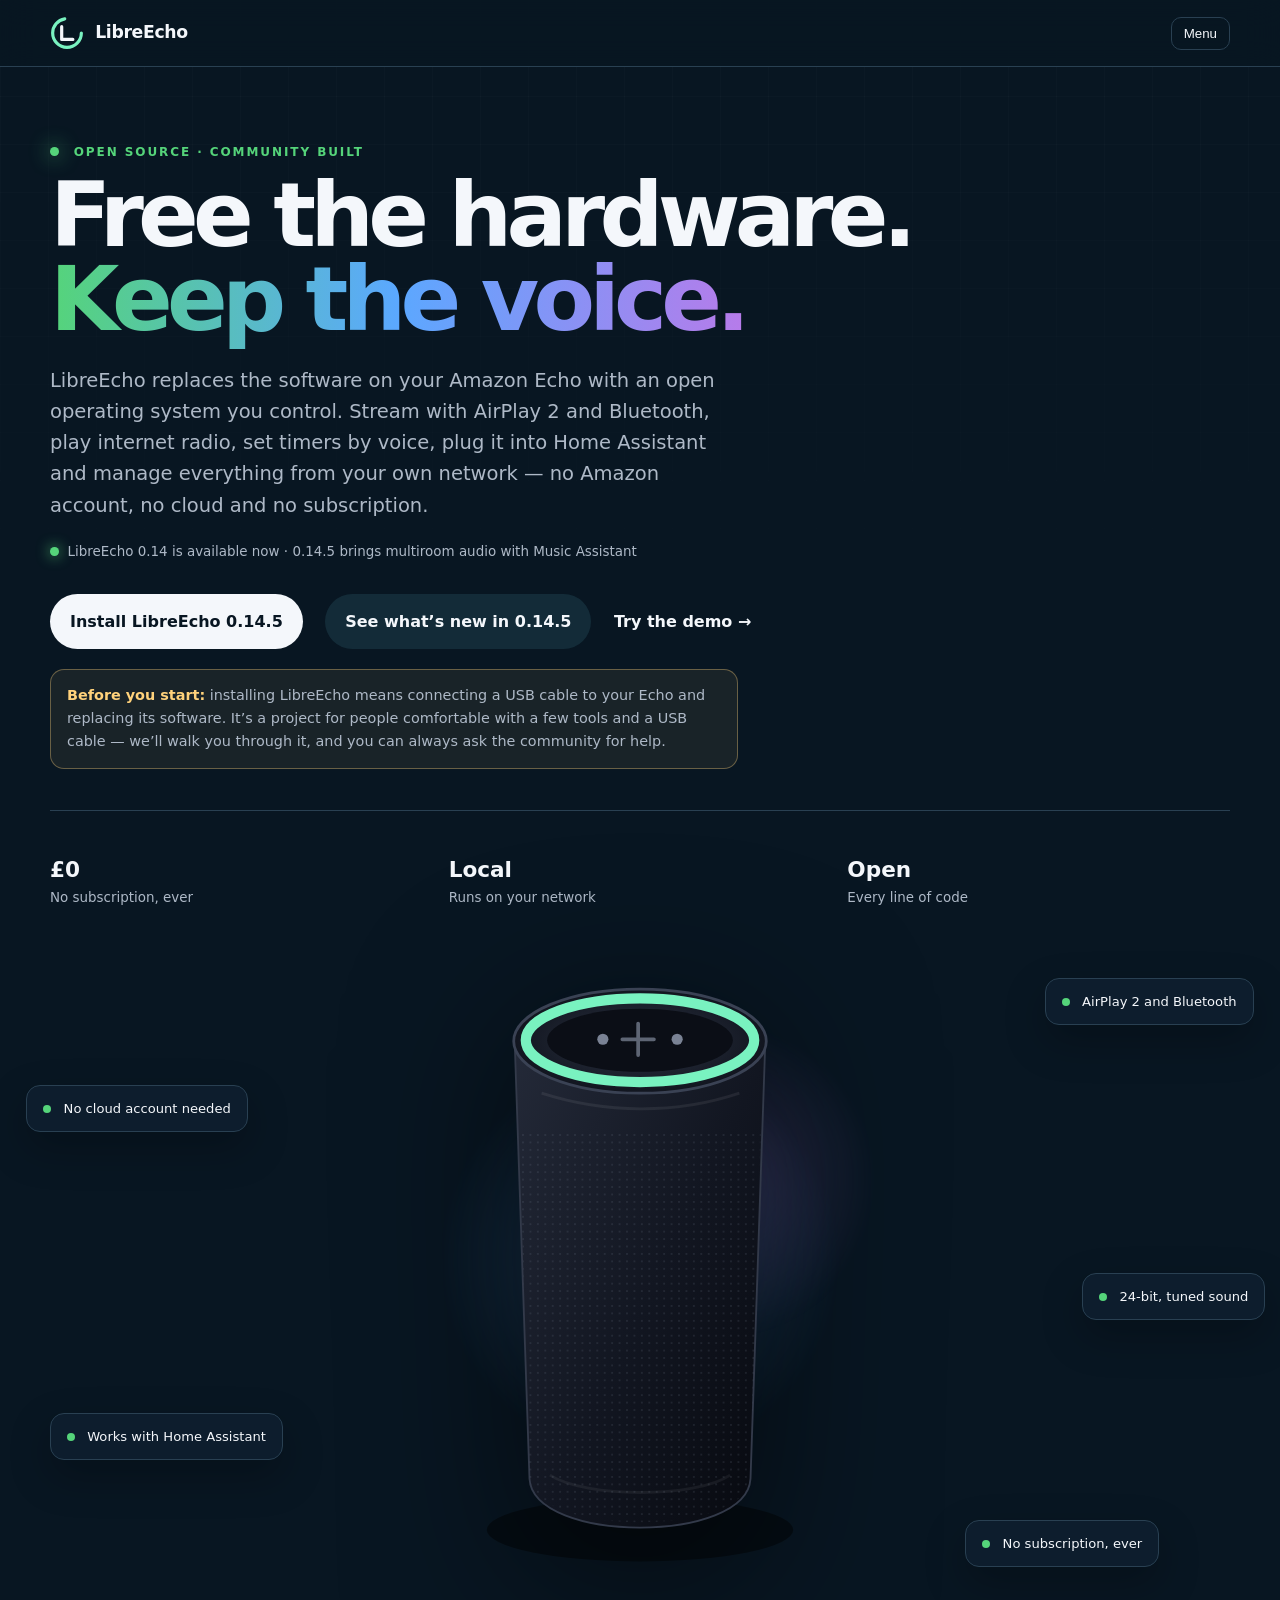
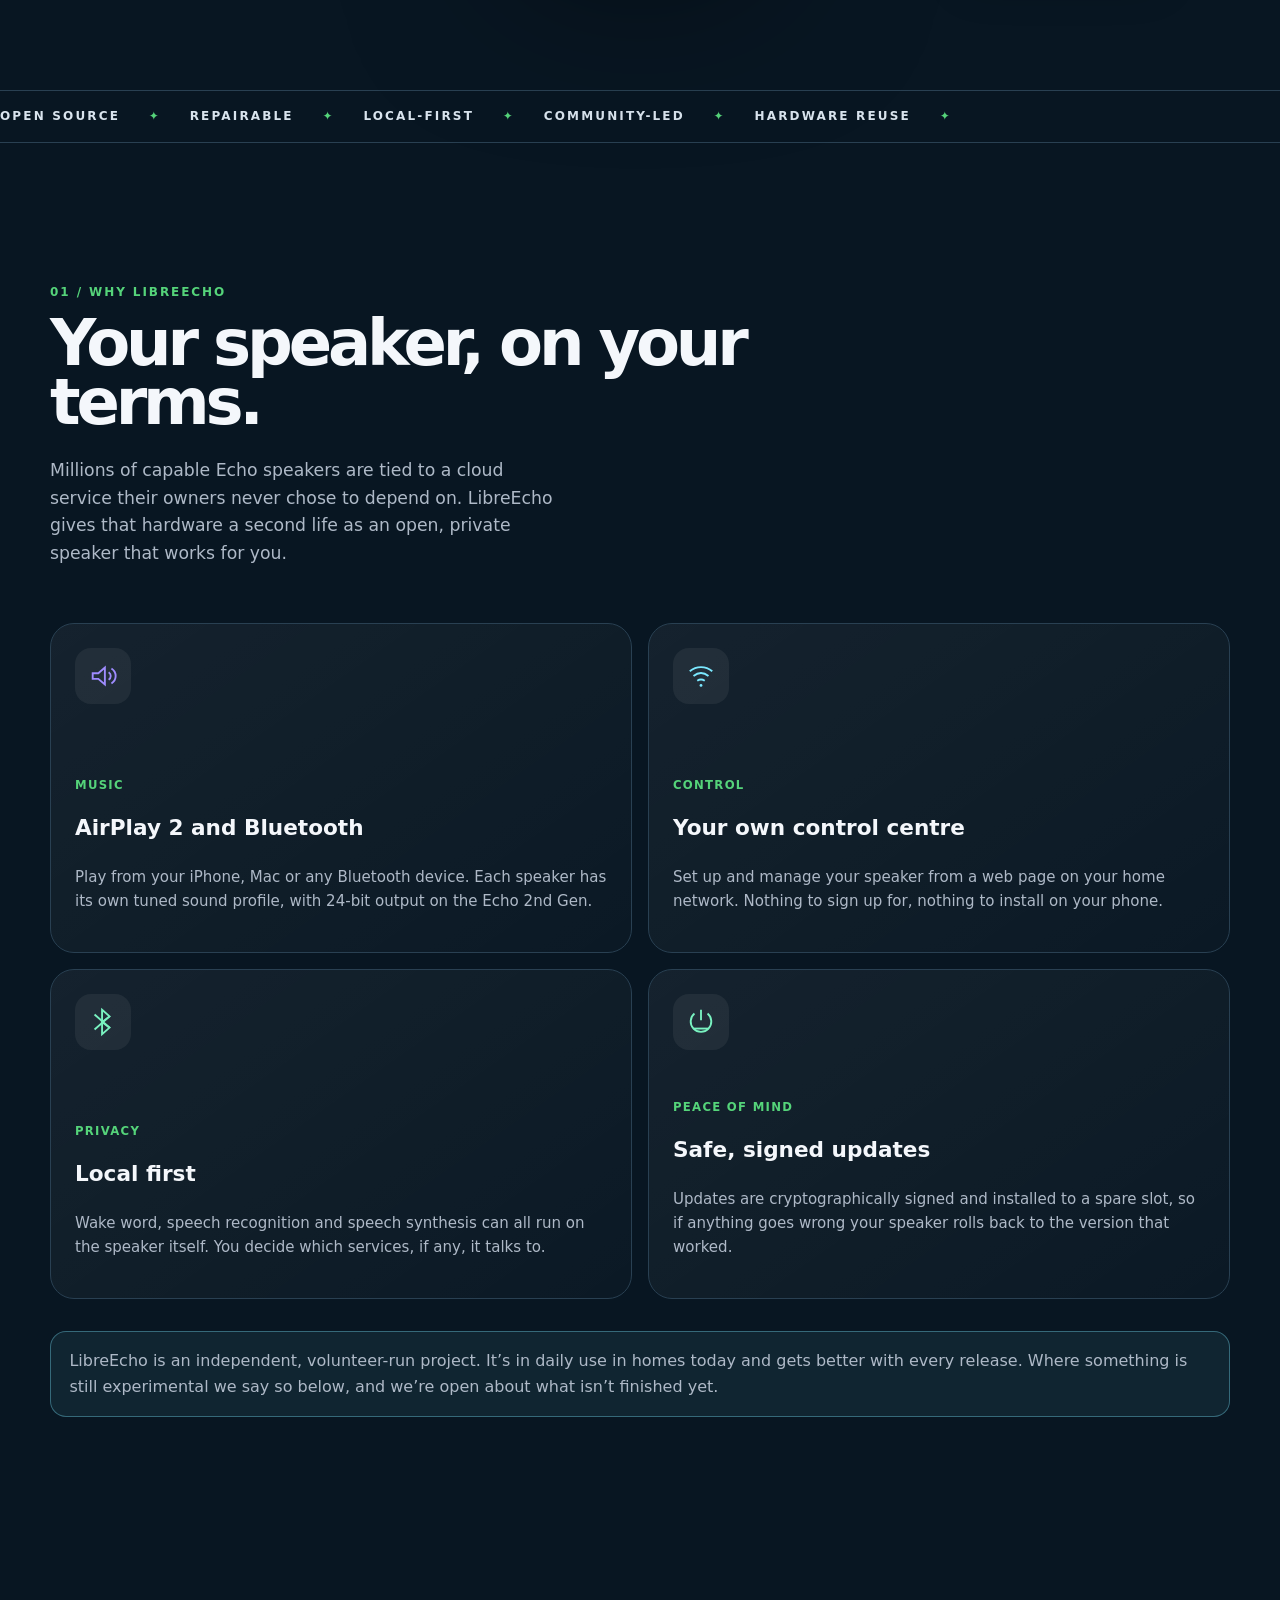
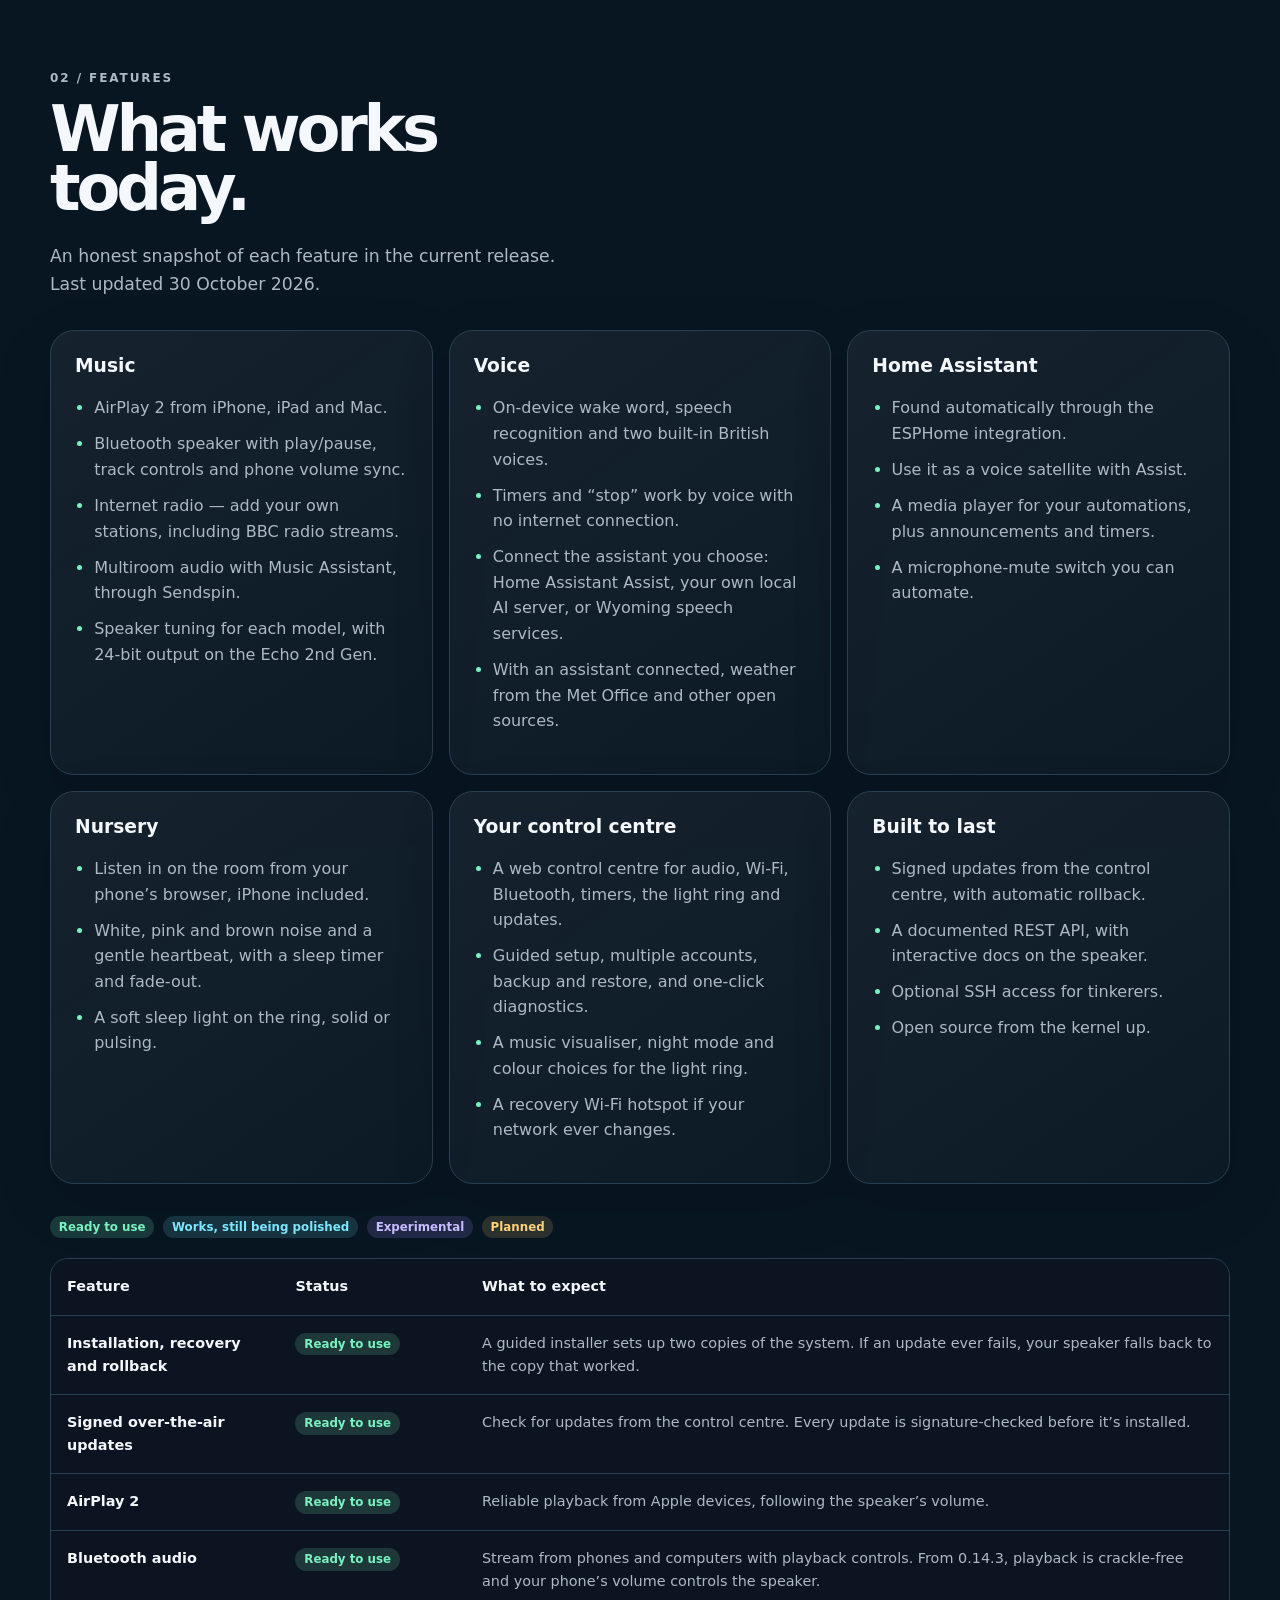
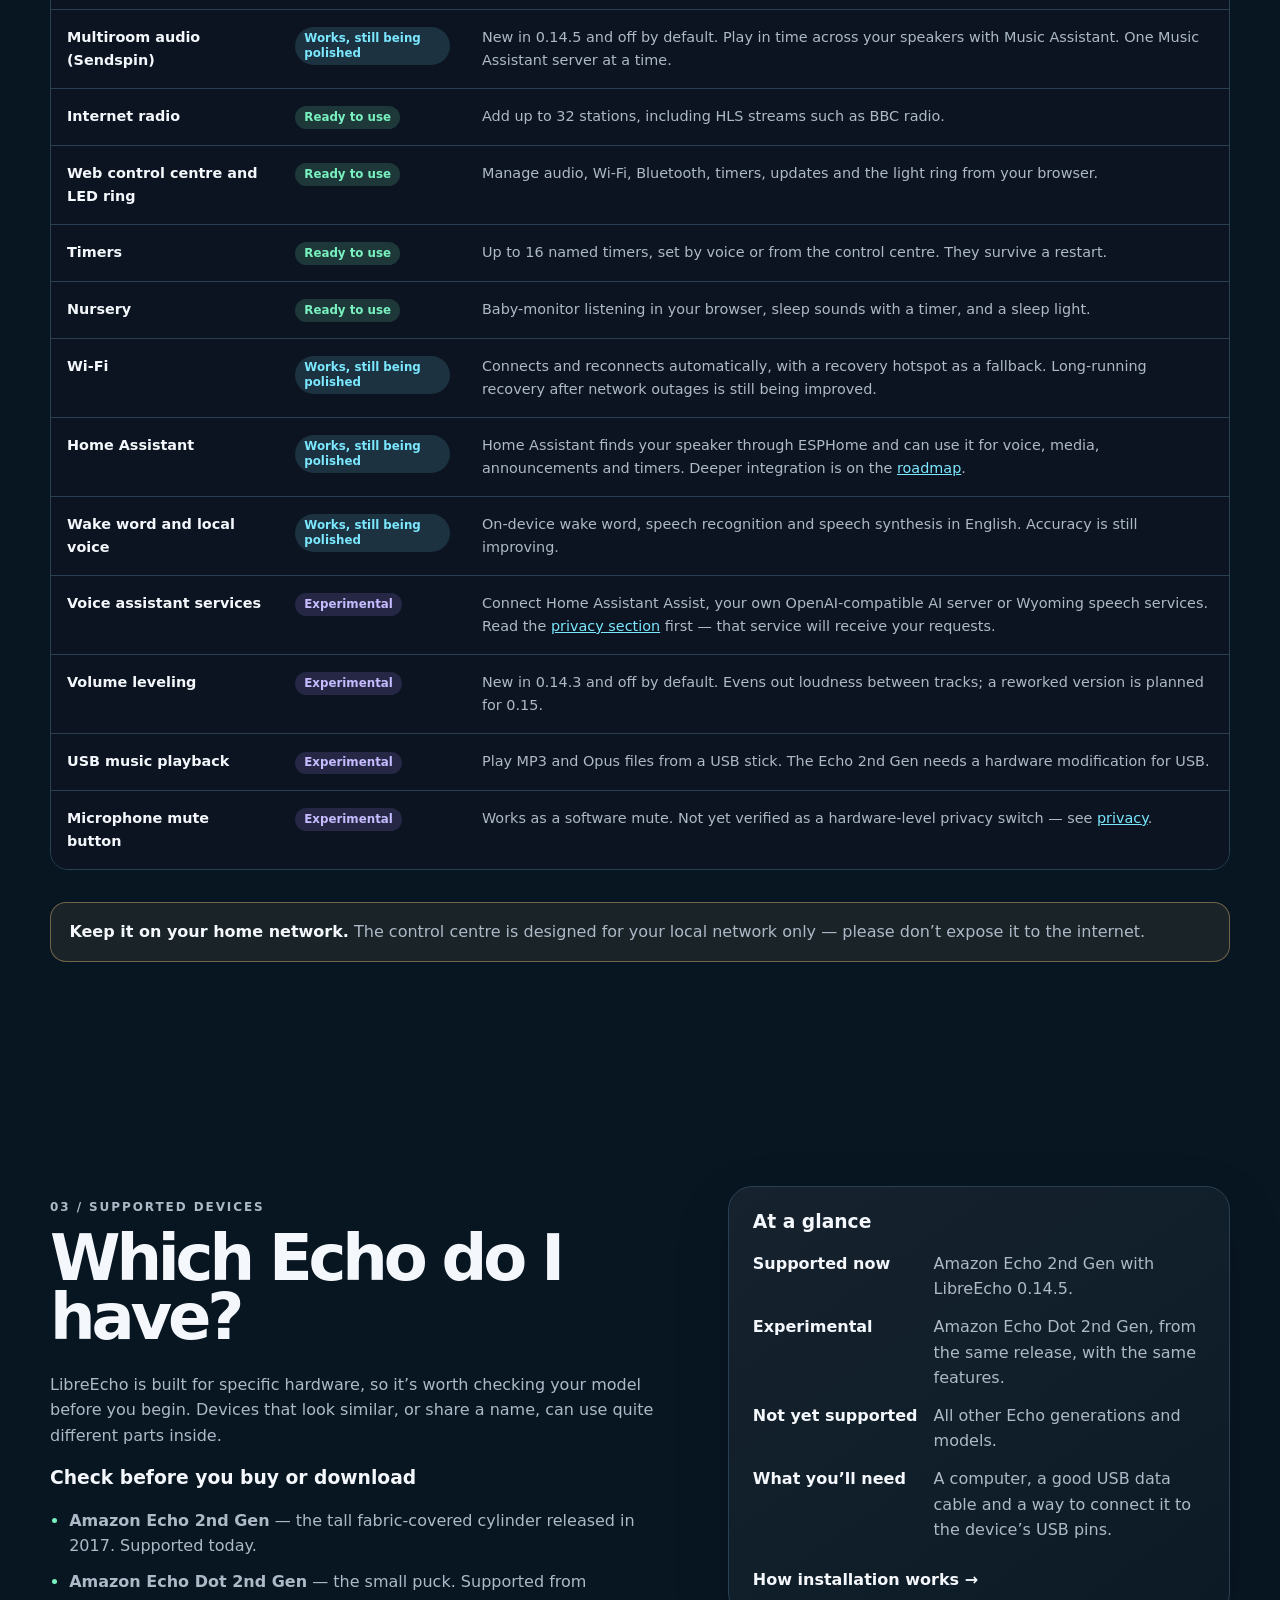
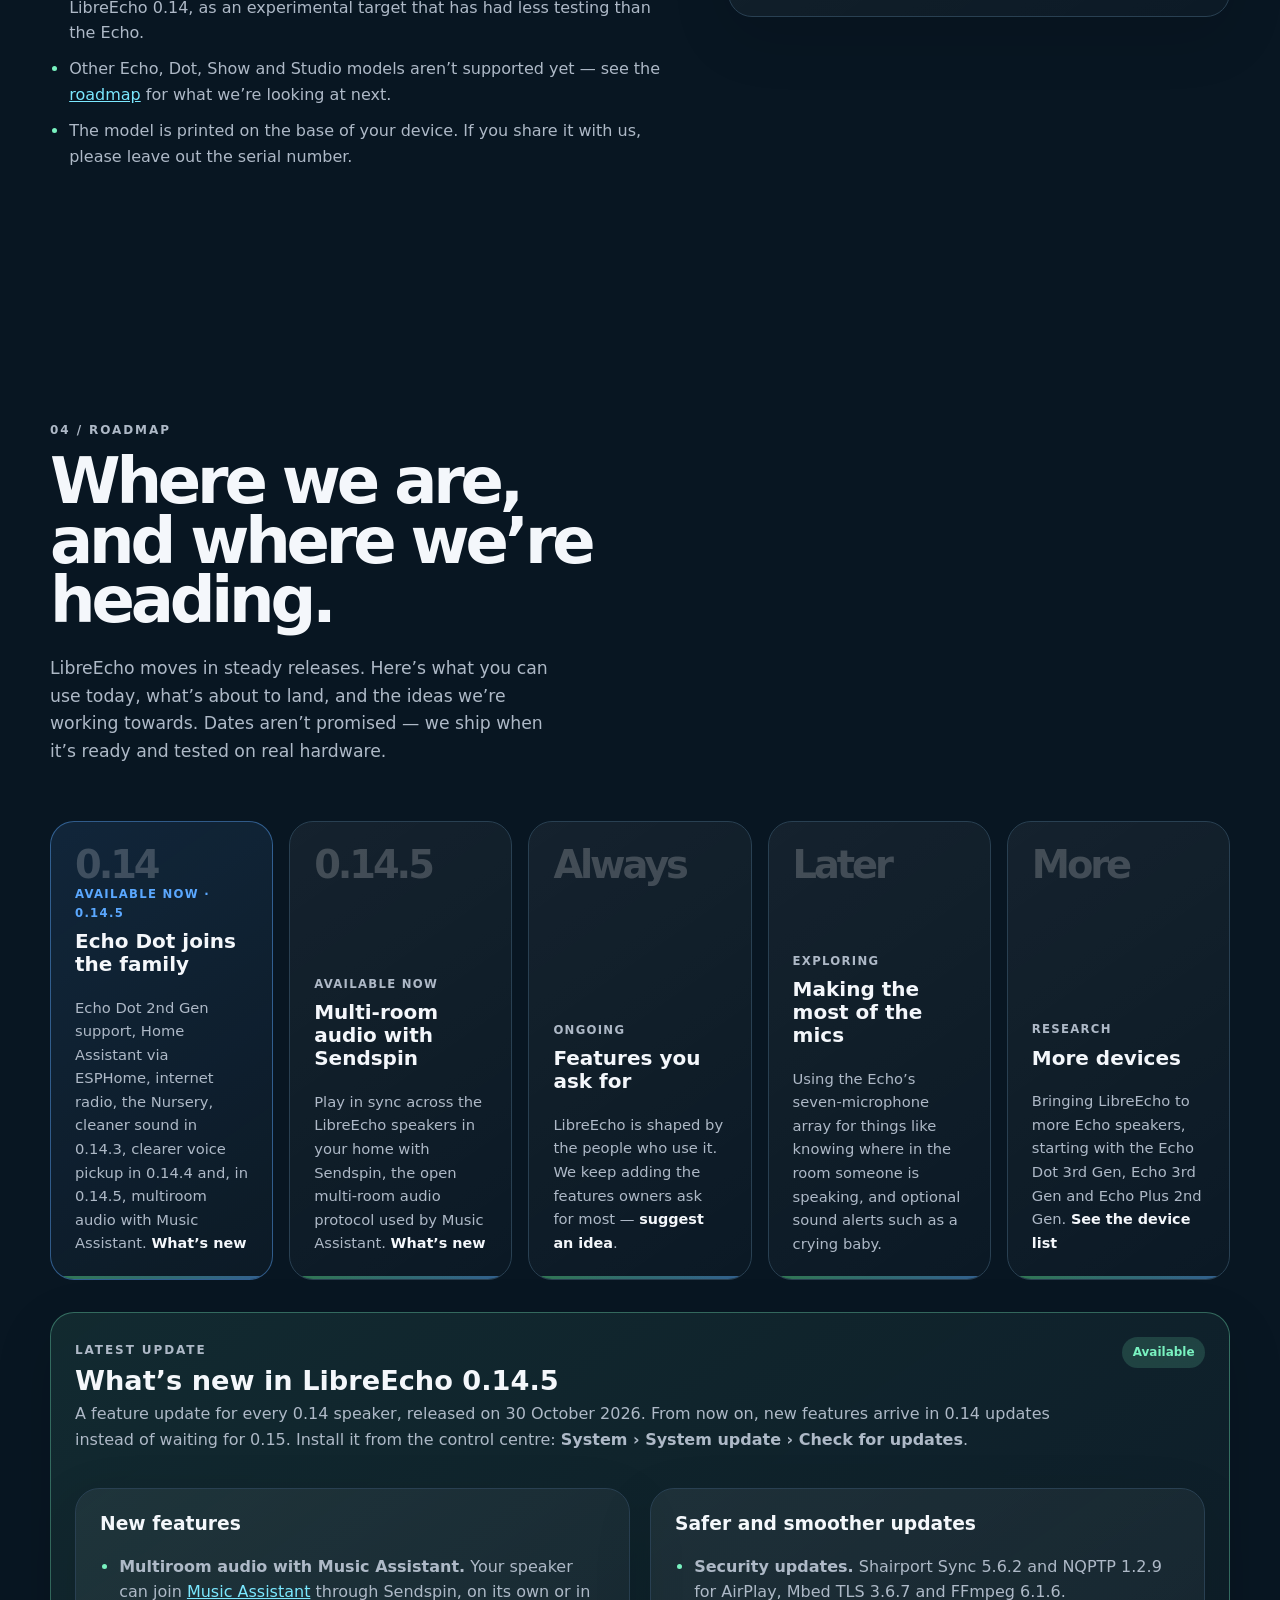
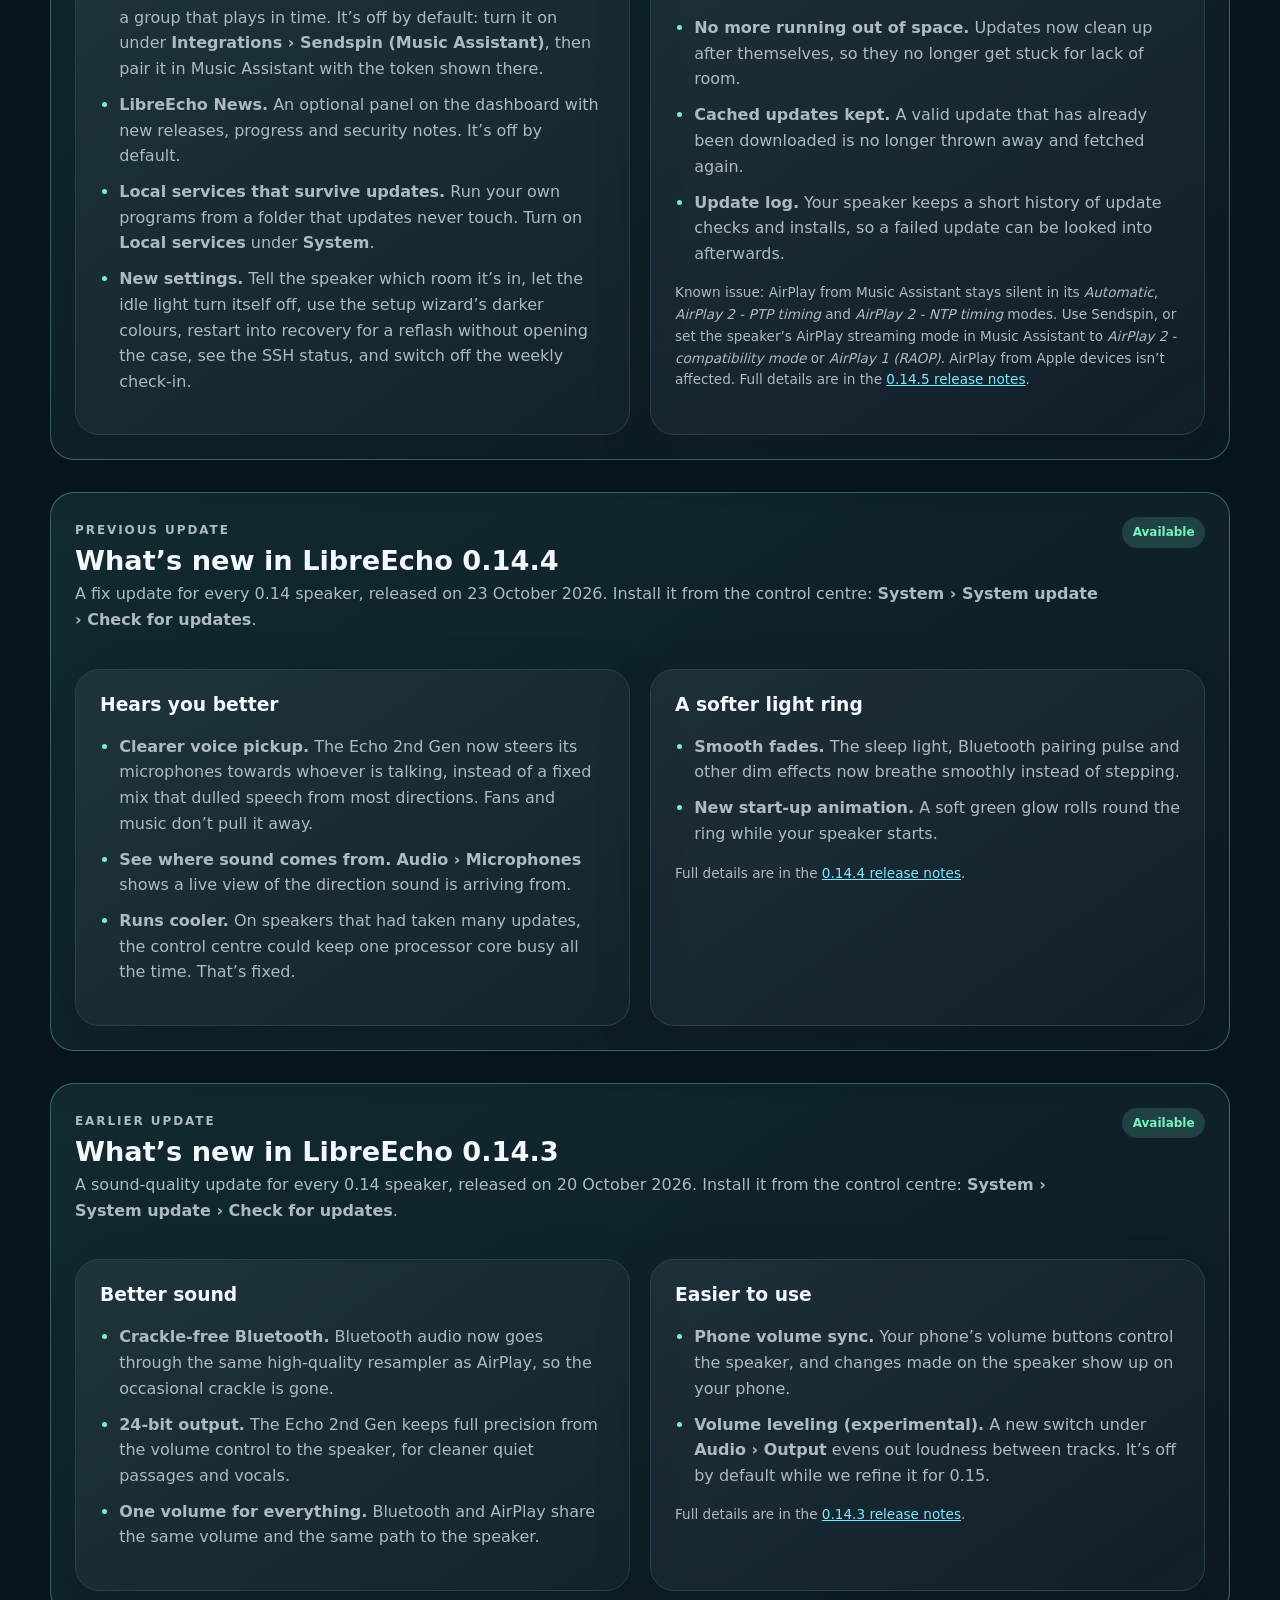
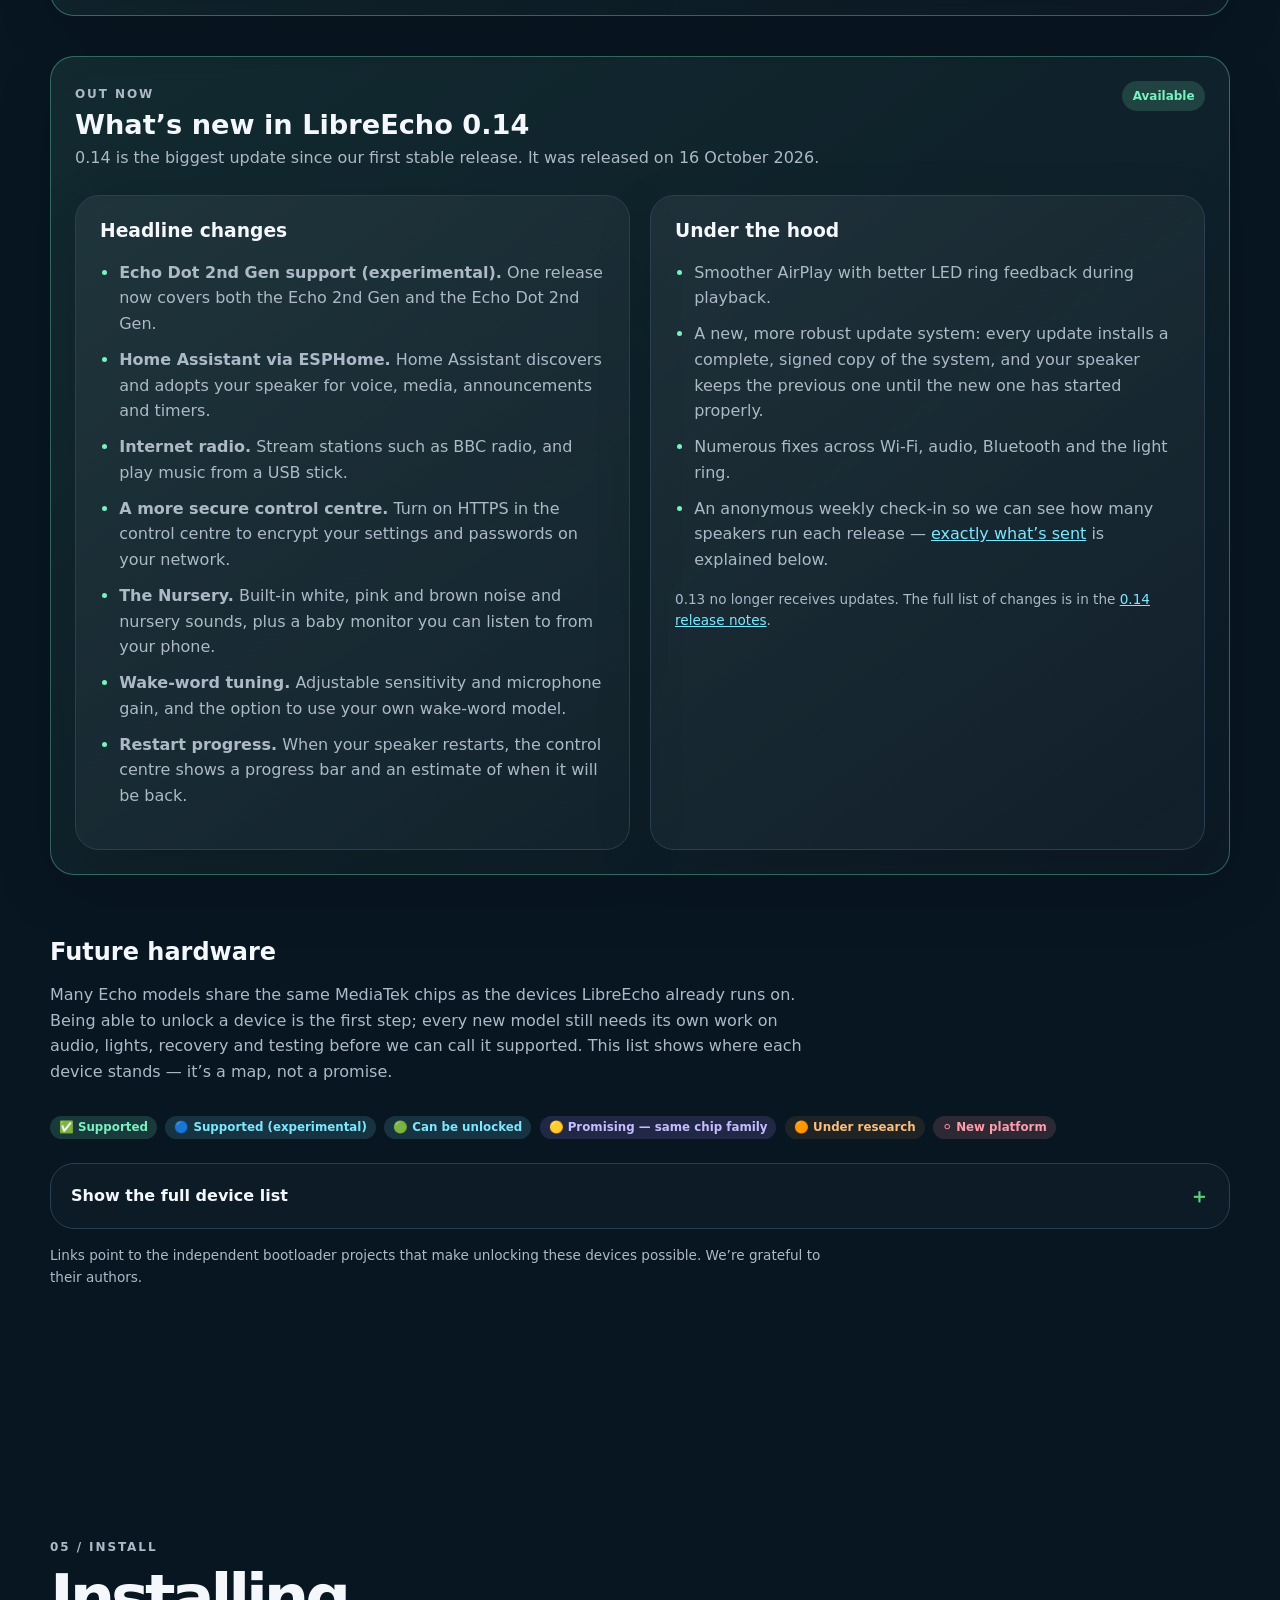
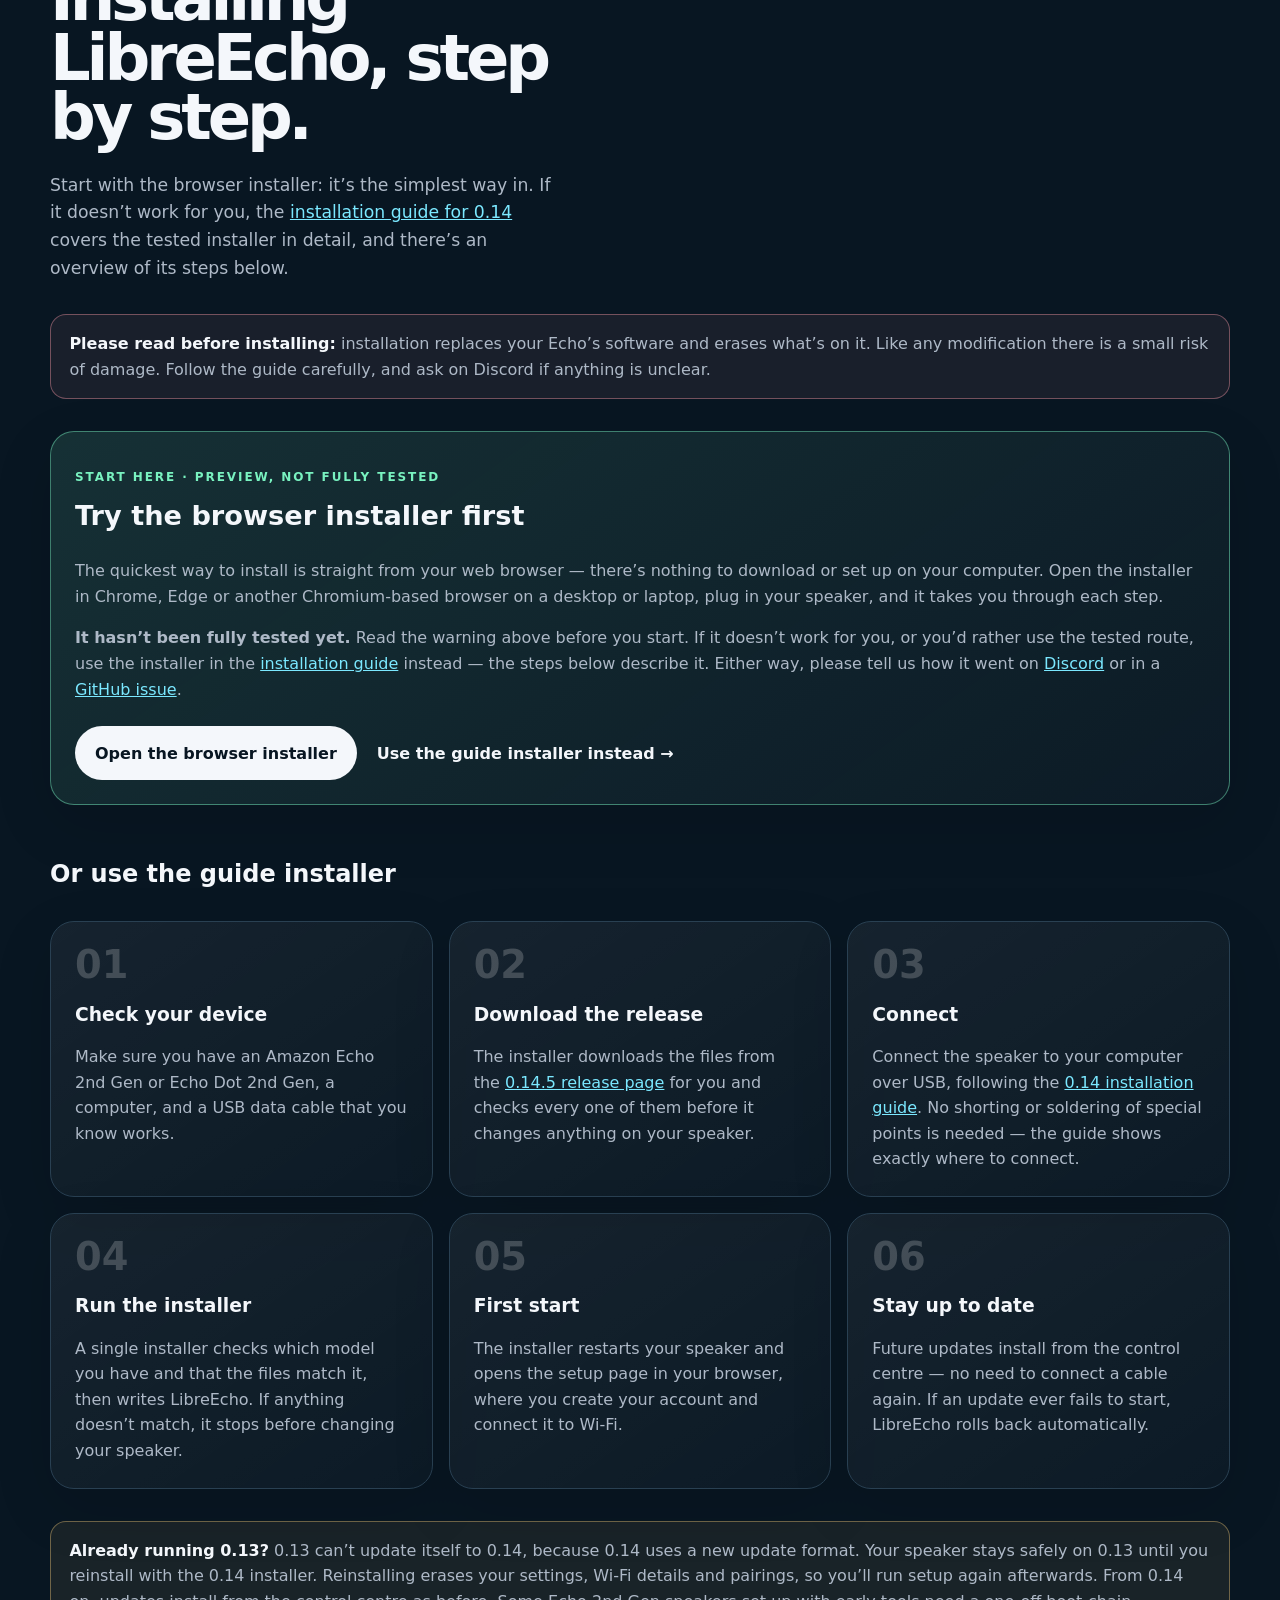
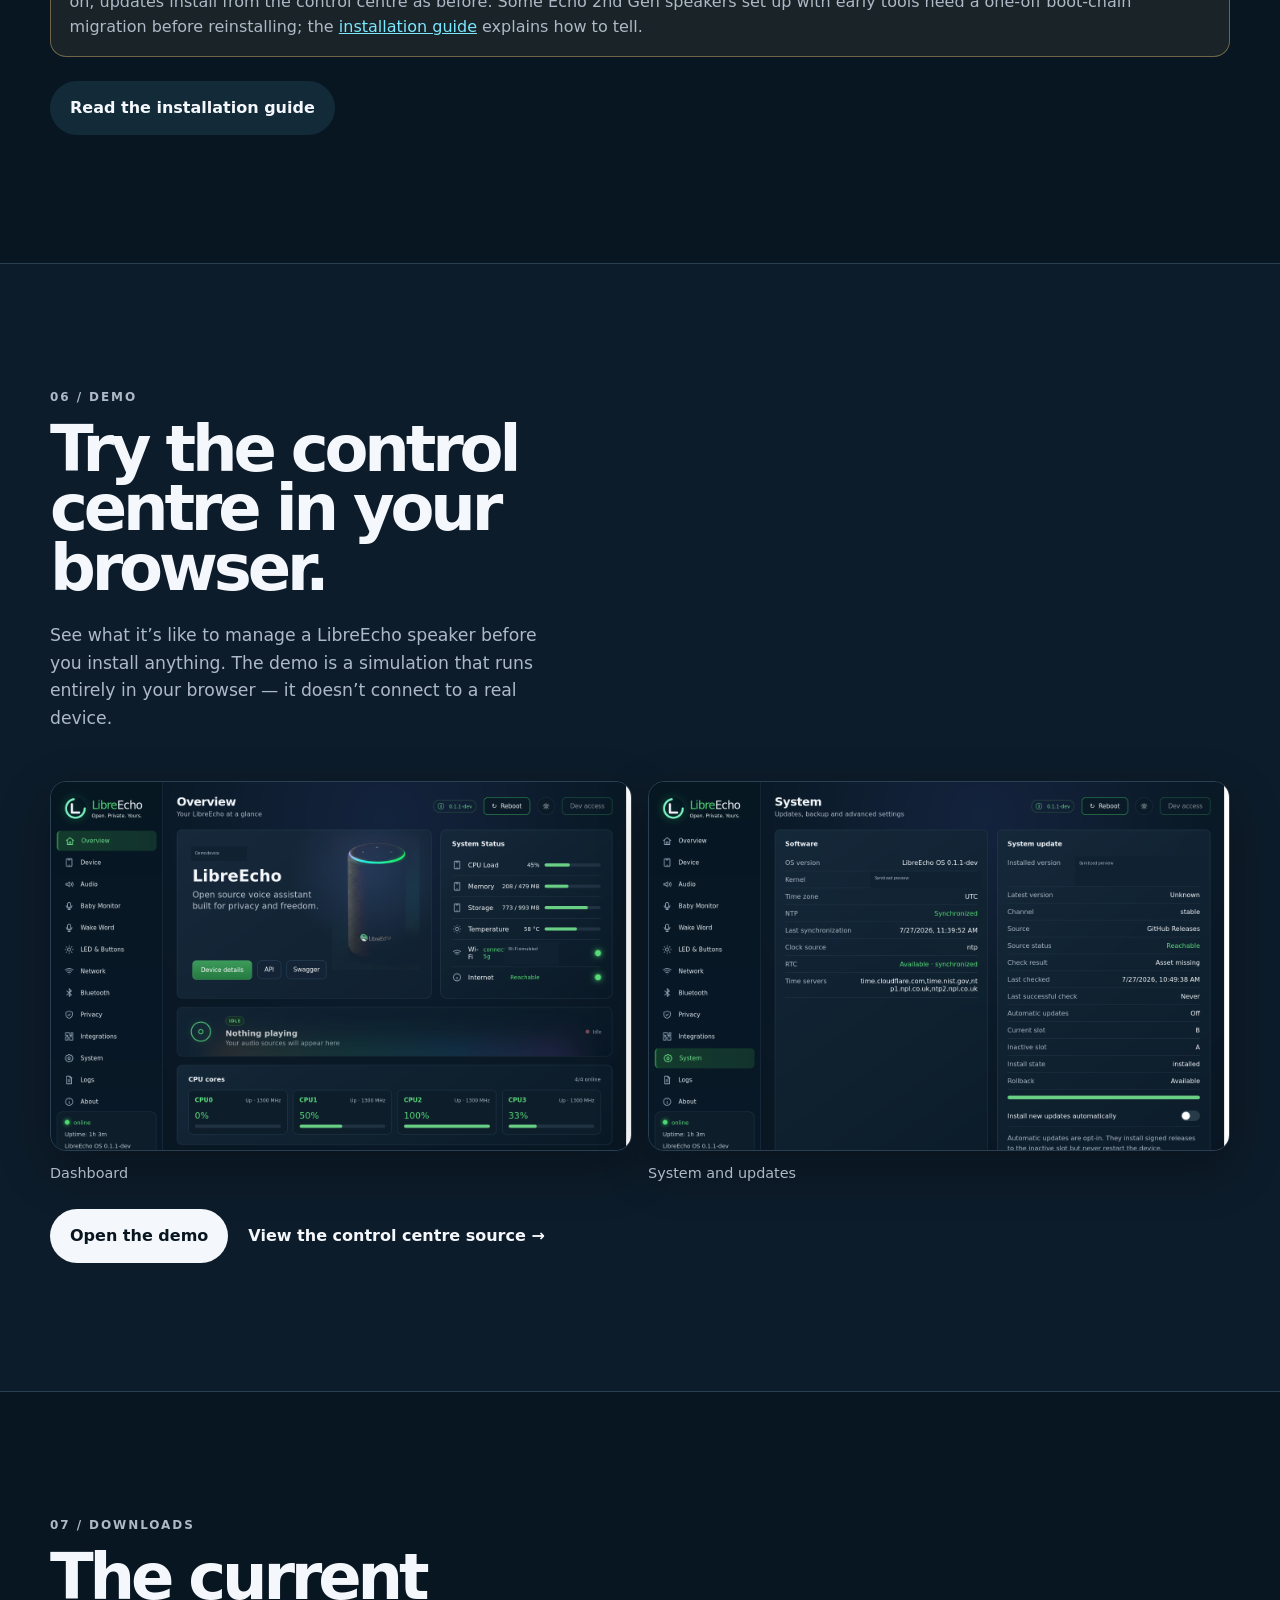
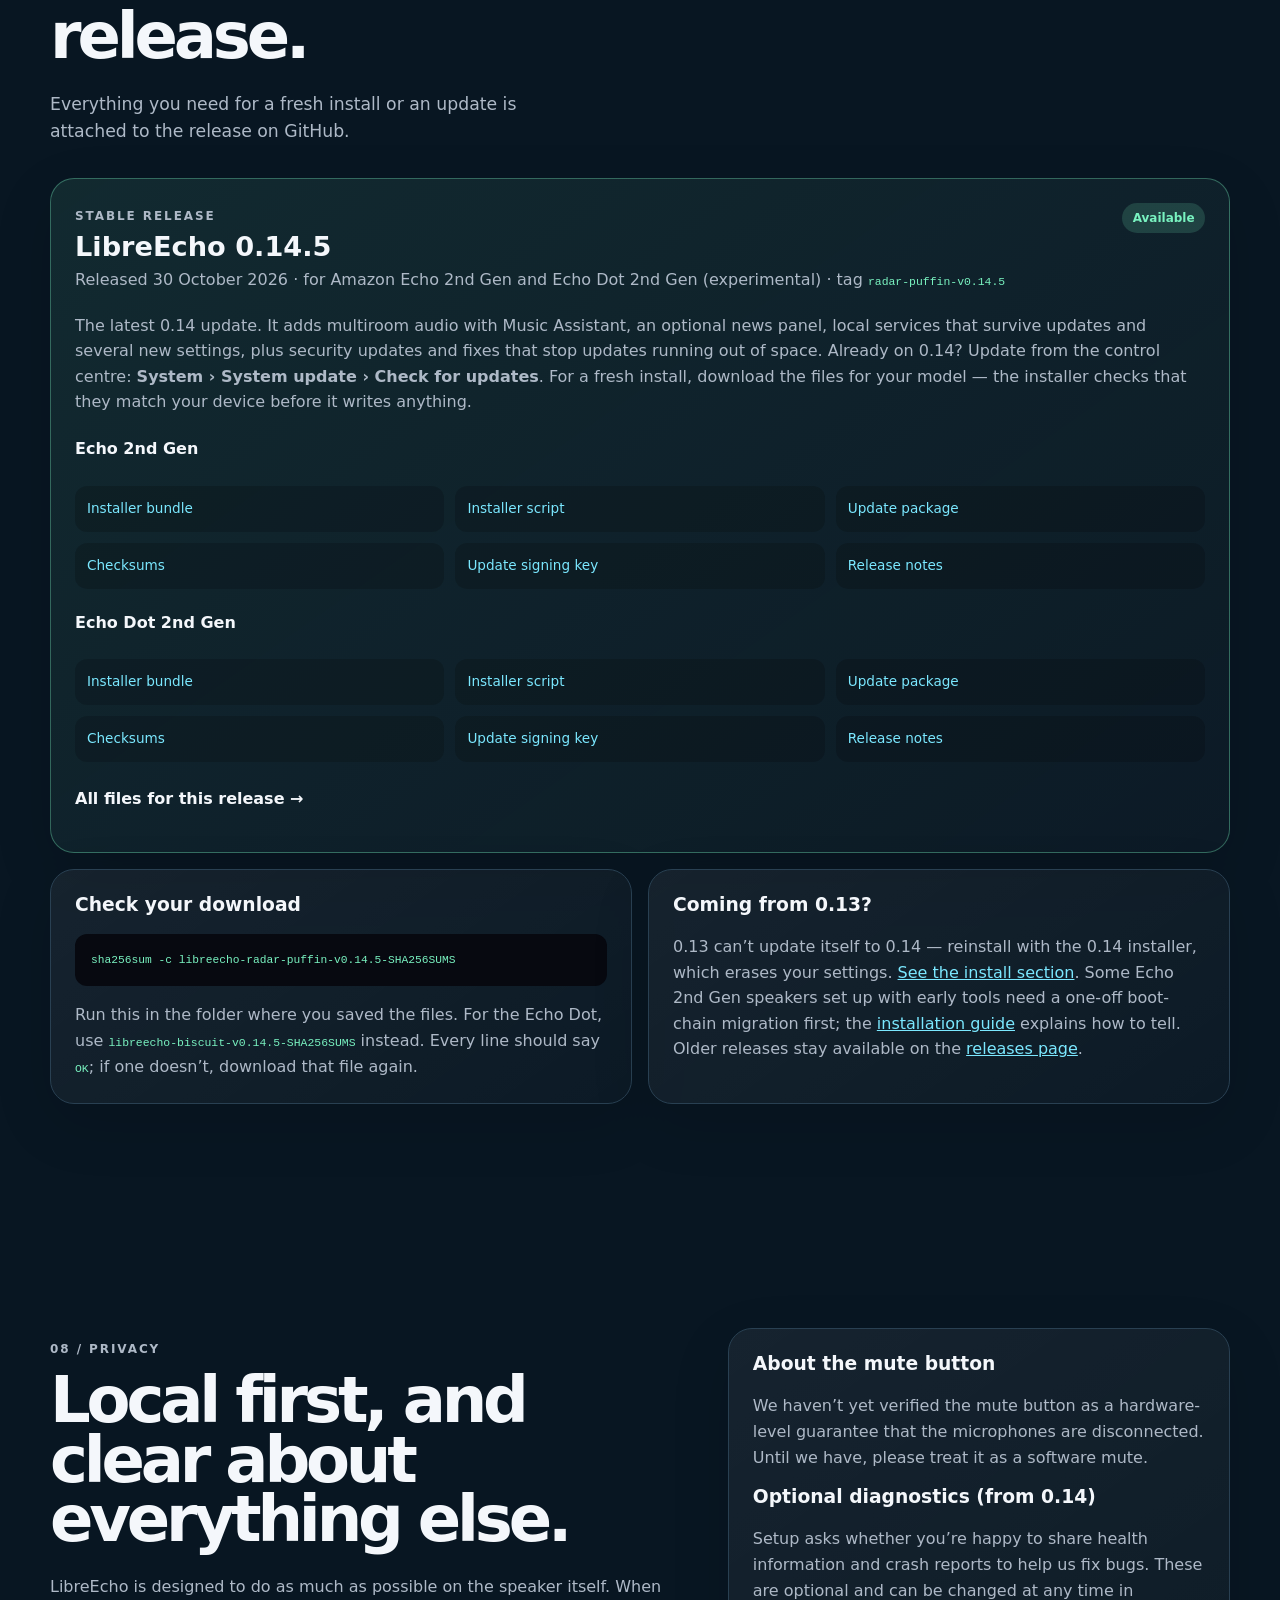
==== commit 0c391ce8: "site: Sendspin works on both models, still being polished It was validated on the Echo 2nd Gen and t" ====
--- a/index.html
+++ b/index.html
@@ -106,7 +106,7 @@
         <tr><th scope="row">Signed over-the-air updates</th><td><span class="status-beta">Ready to use</span></td><td>Check for updates from the control centre. Every update is signature-checked before it’s installed.</td></tr>
         <tr><th scope="row">AirPlay 2</th><td><span class="status-beta">Ready to use</span></td><td>Reliable playback from Apple devices, following the speaker’s volume.</td></tr>
         <tr><th scope="row">Bluetooth audio</th><td><span class="status-beta">Ready to use</span></td><td>Stream from phones and computers with playback controls. From 0.14.3, playback is crackle-free and your phone’s volume controls the speaker.</td></tr>
-        <tr><th scope="row">Multiroom audio (Sendspin)</th><td><span class="status-experimental">Experimental</span></td><td>New in 0.14.5 and off by default. Play in time across your speakers with Music Assistant. One Music Assistant server at a time.</td></tr>
+        <tr><th scope="row">Multiroom audio (Sendspin)</th><td><span class="status-hardening">Works, still being polished</span></td><td>New in 0.14.5 and off by default. Play in time across your speakers with Music Assistant. One Music Assistant server at a time.</td></tr>
         <tr><th scope="row">Internet radio</th><td><span class="status-beta">Ready to use</span></td><td>Add up to 32 stations, including HLS streams such as BBC radio.</td></tr>
         <tr><th scope="row">Web control centre and LED ring</th><td><span class="status-beta">Ready to use</span></td><td>Manage audio, Wi-Fi, Bluetooth, timers, updates and the light ring from your browser.</td></tr>
         <tr><th scope="row">Timers</th><td><span class="status-beta">Ready to use</span></td><td>Up to 16 named timers, set by voice or from the control centre. They survive a restart.</td></tr>
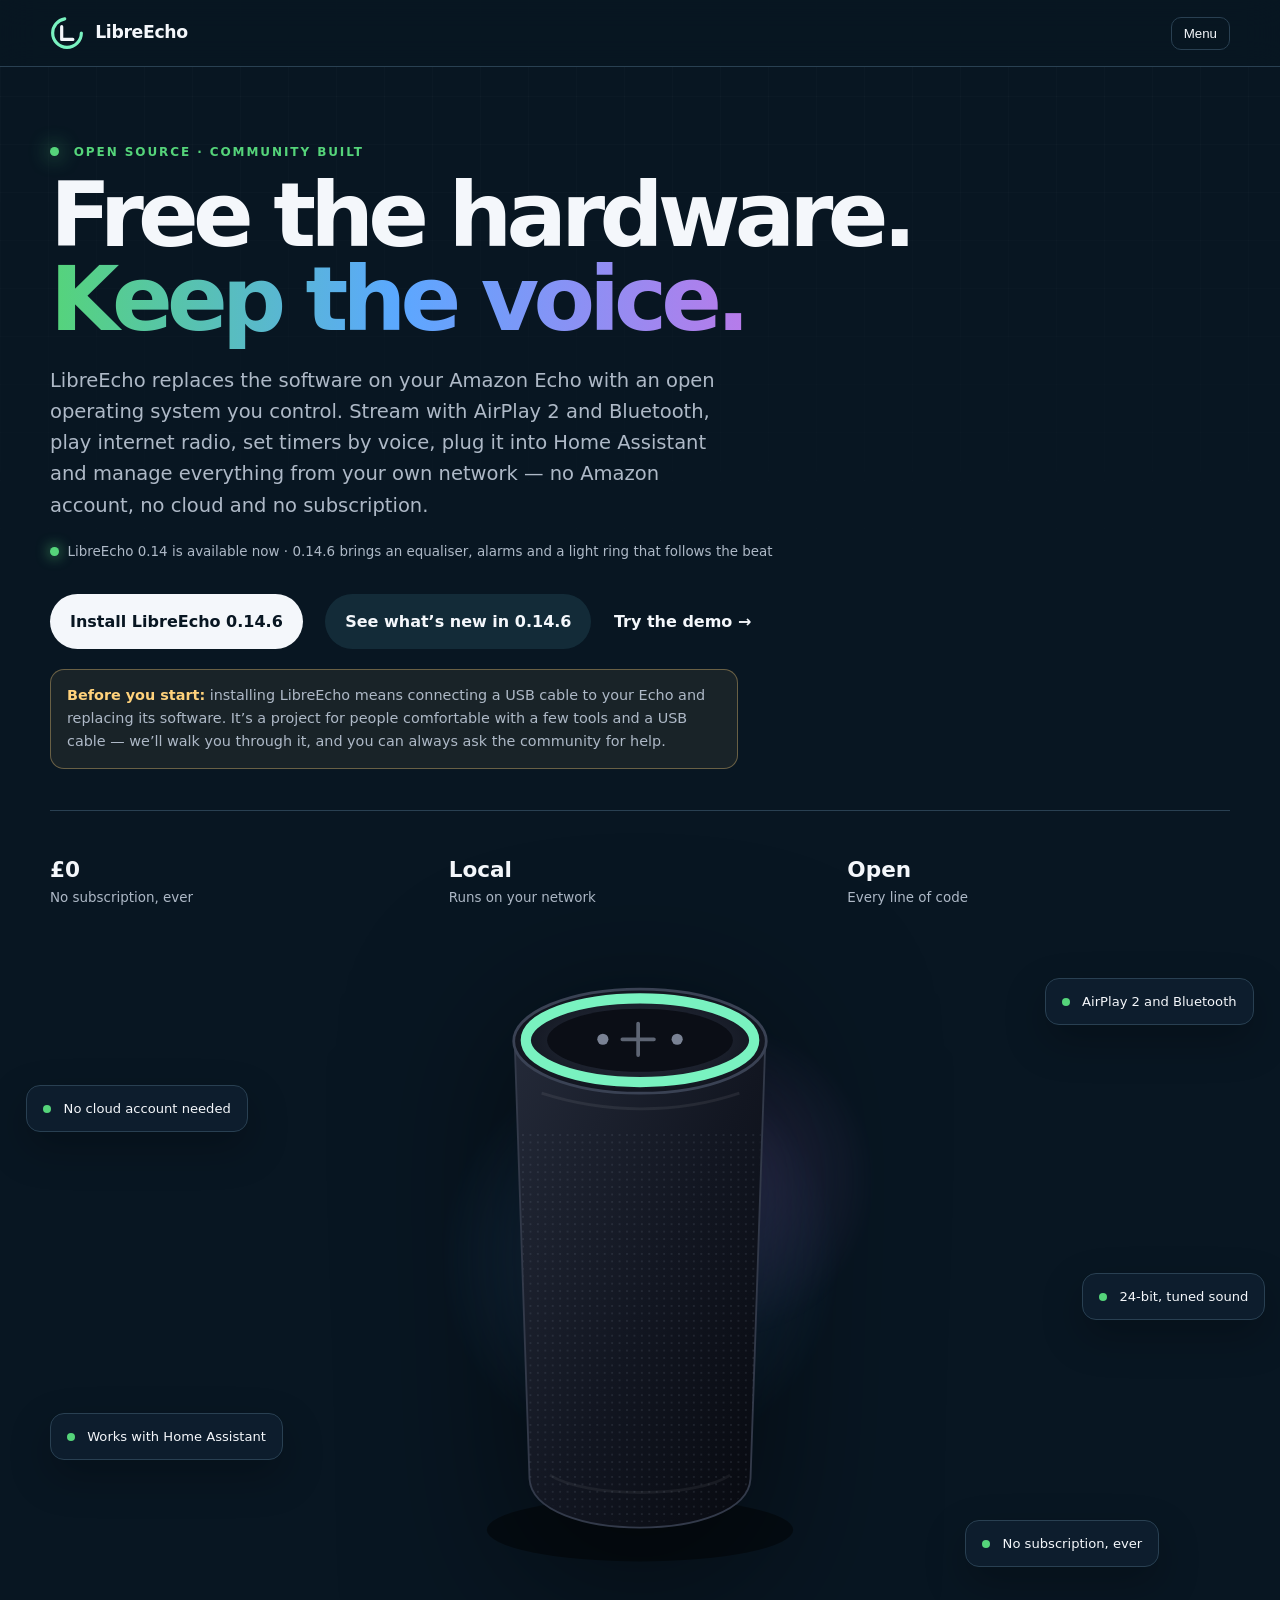
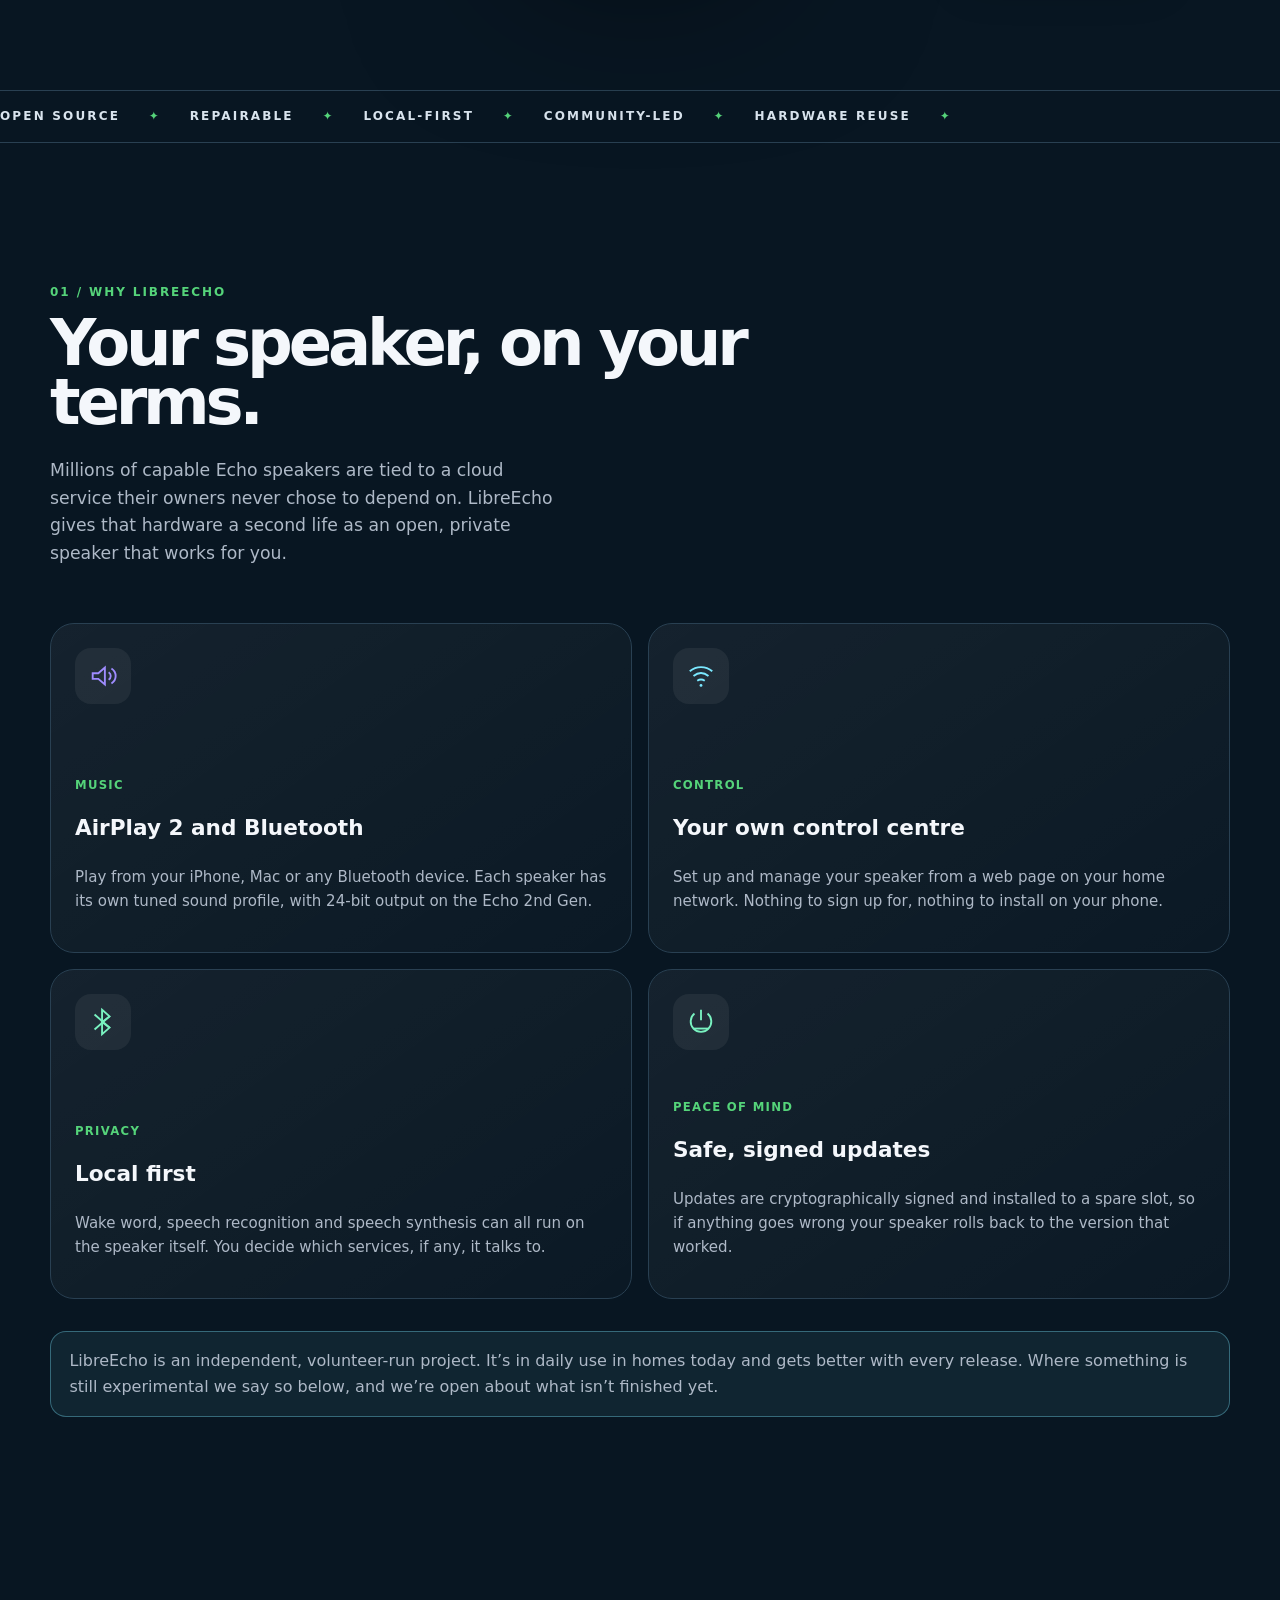
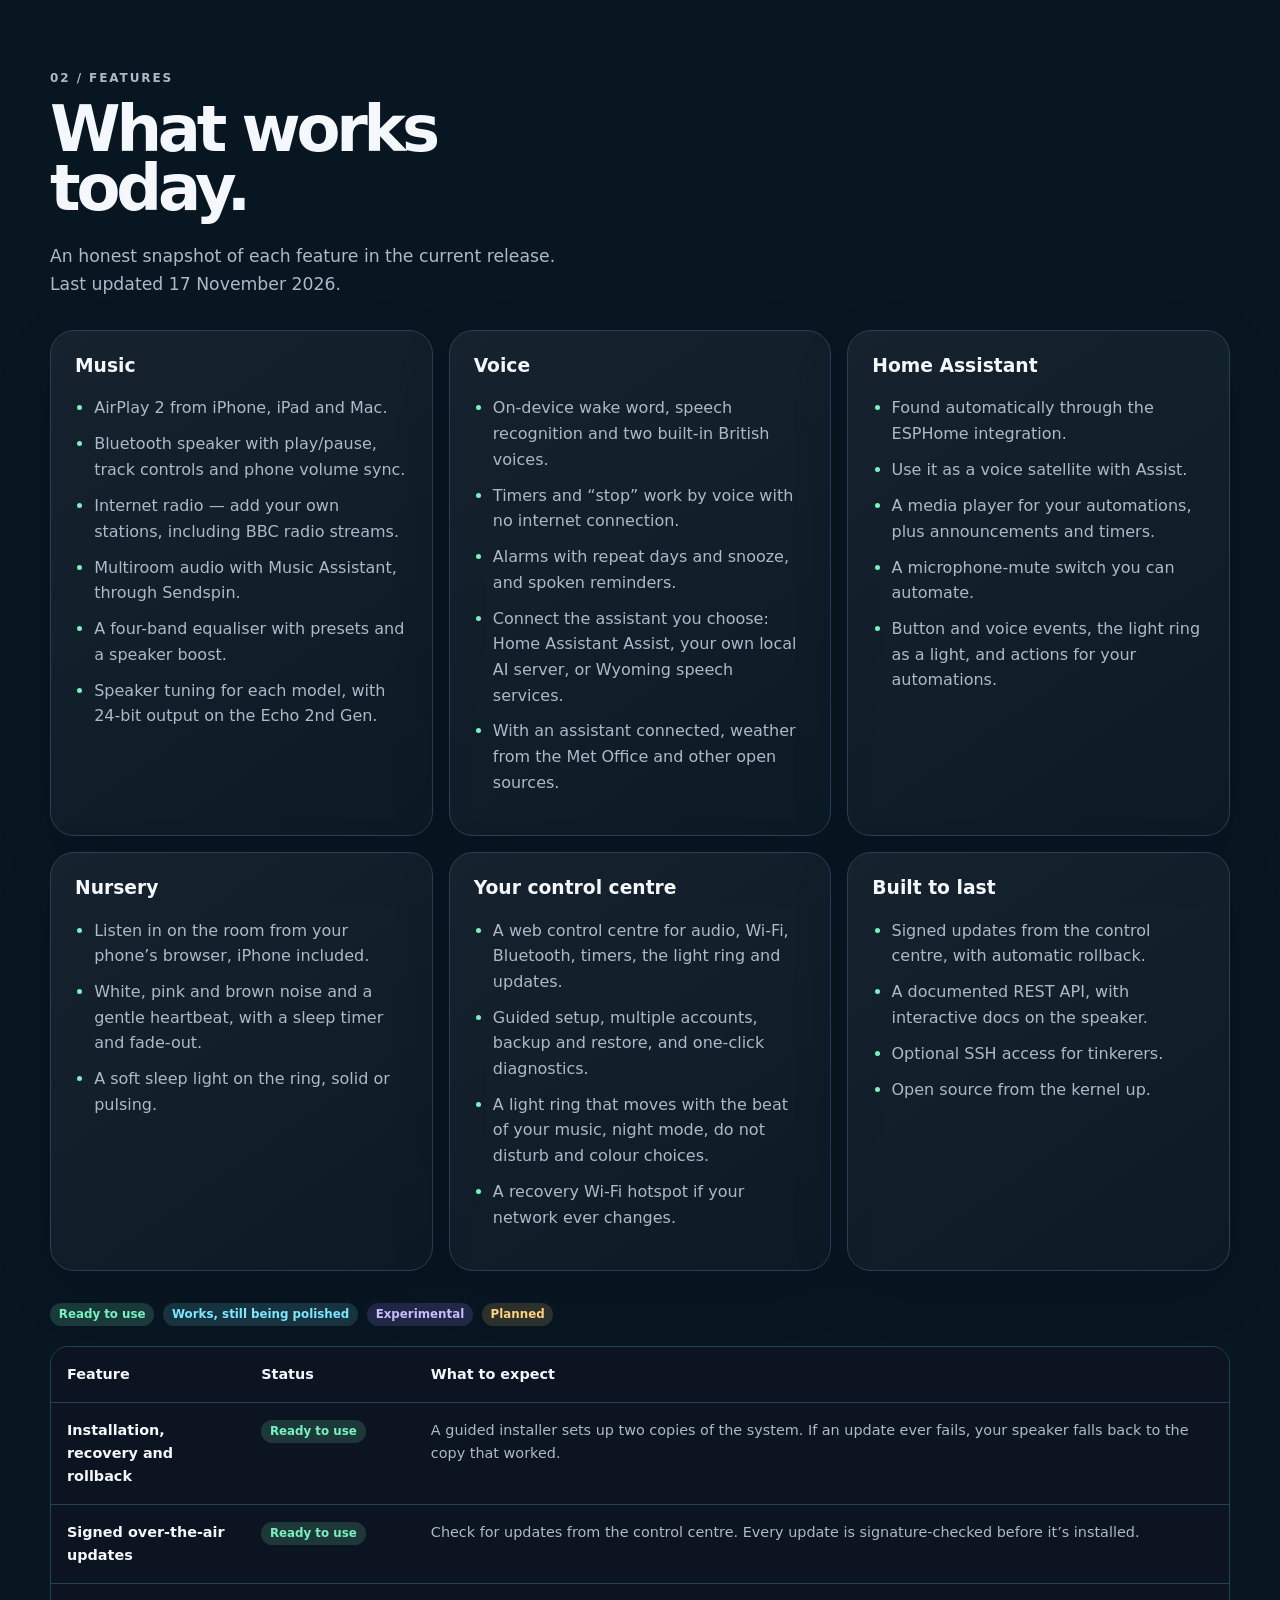
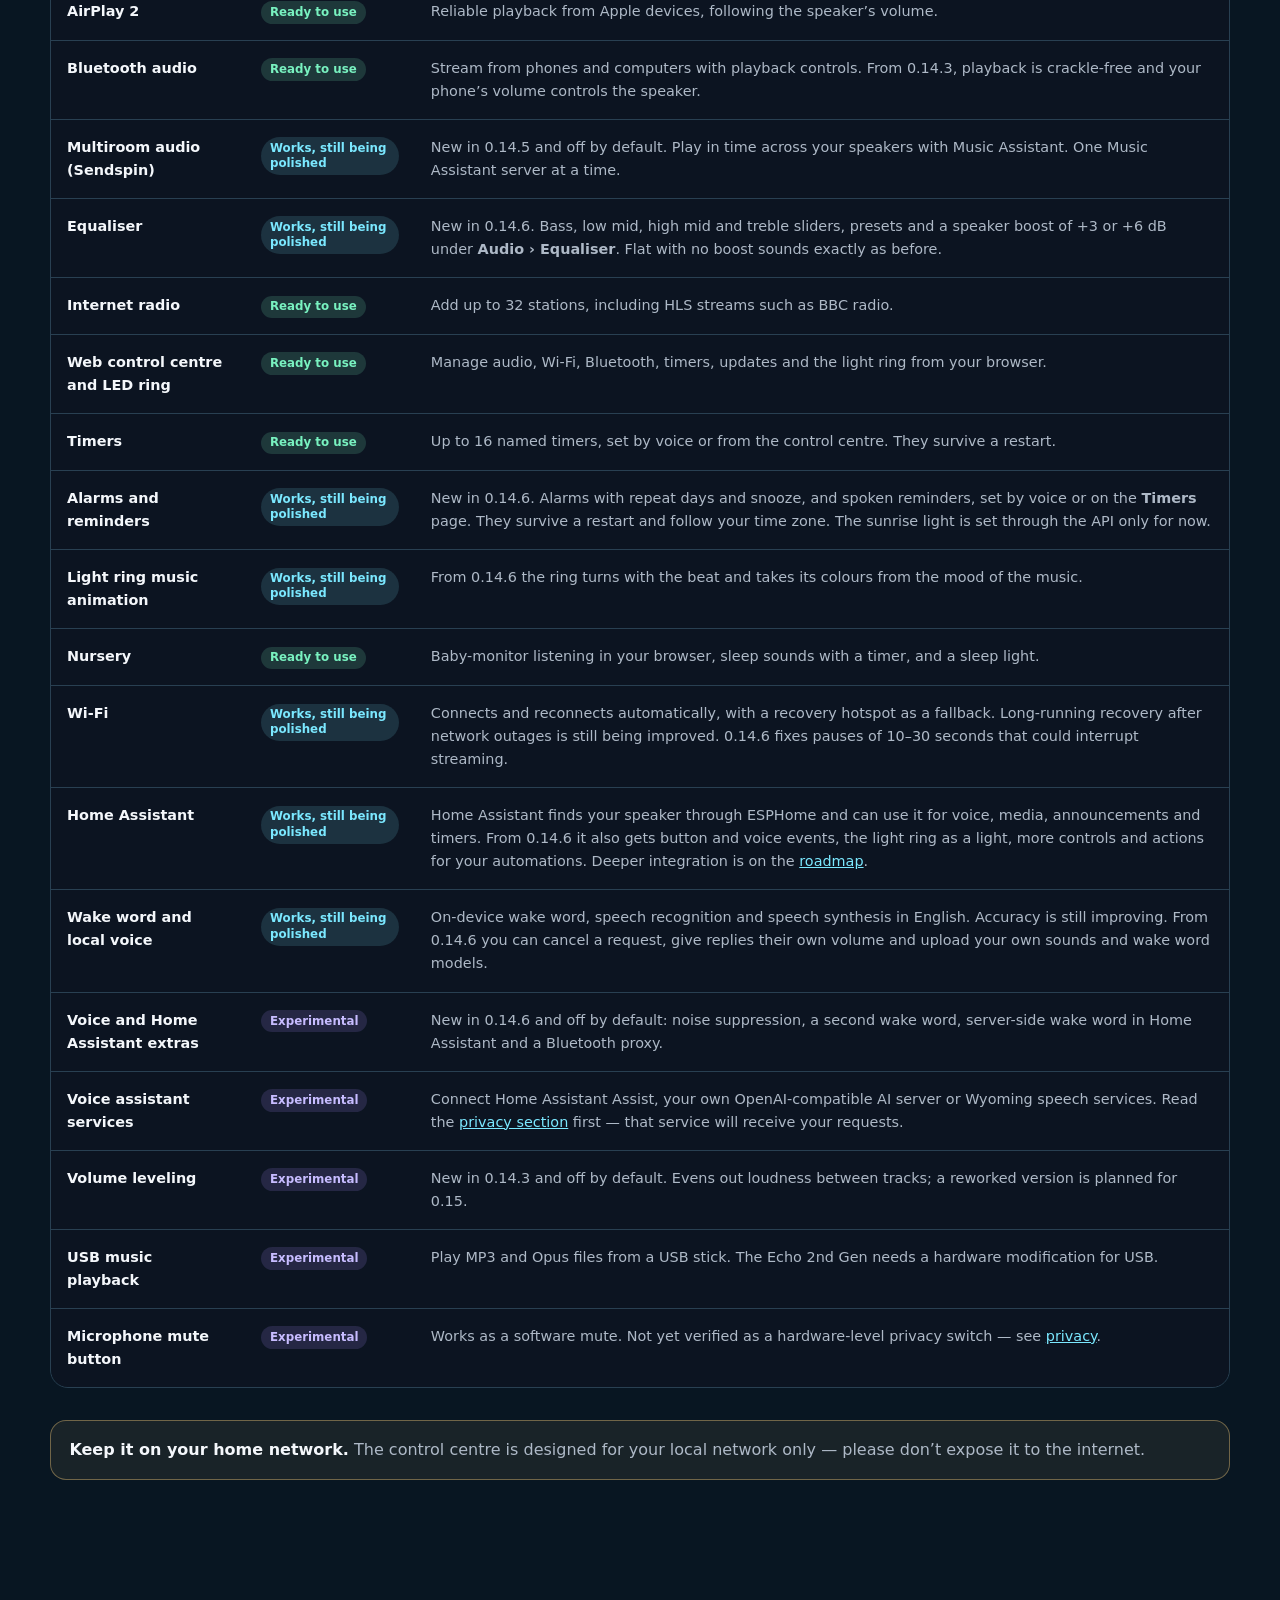
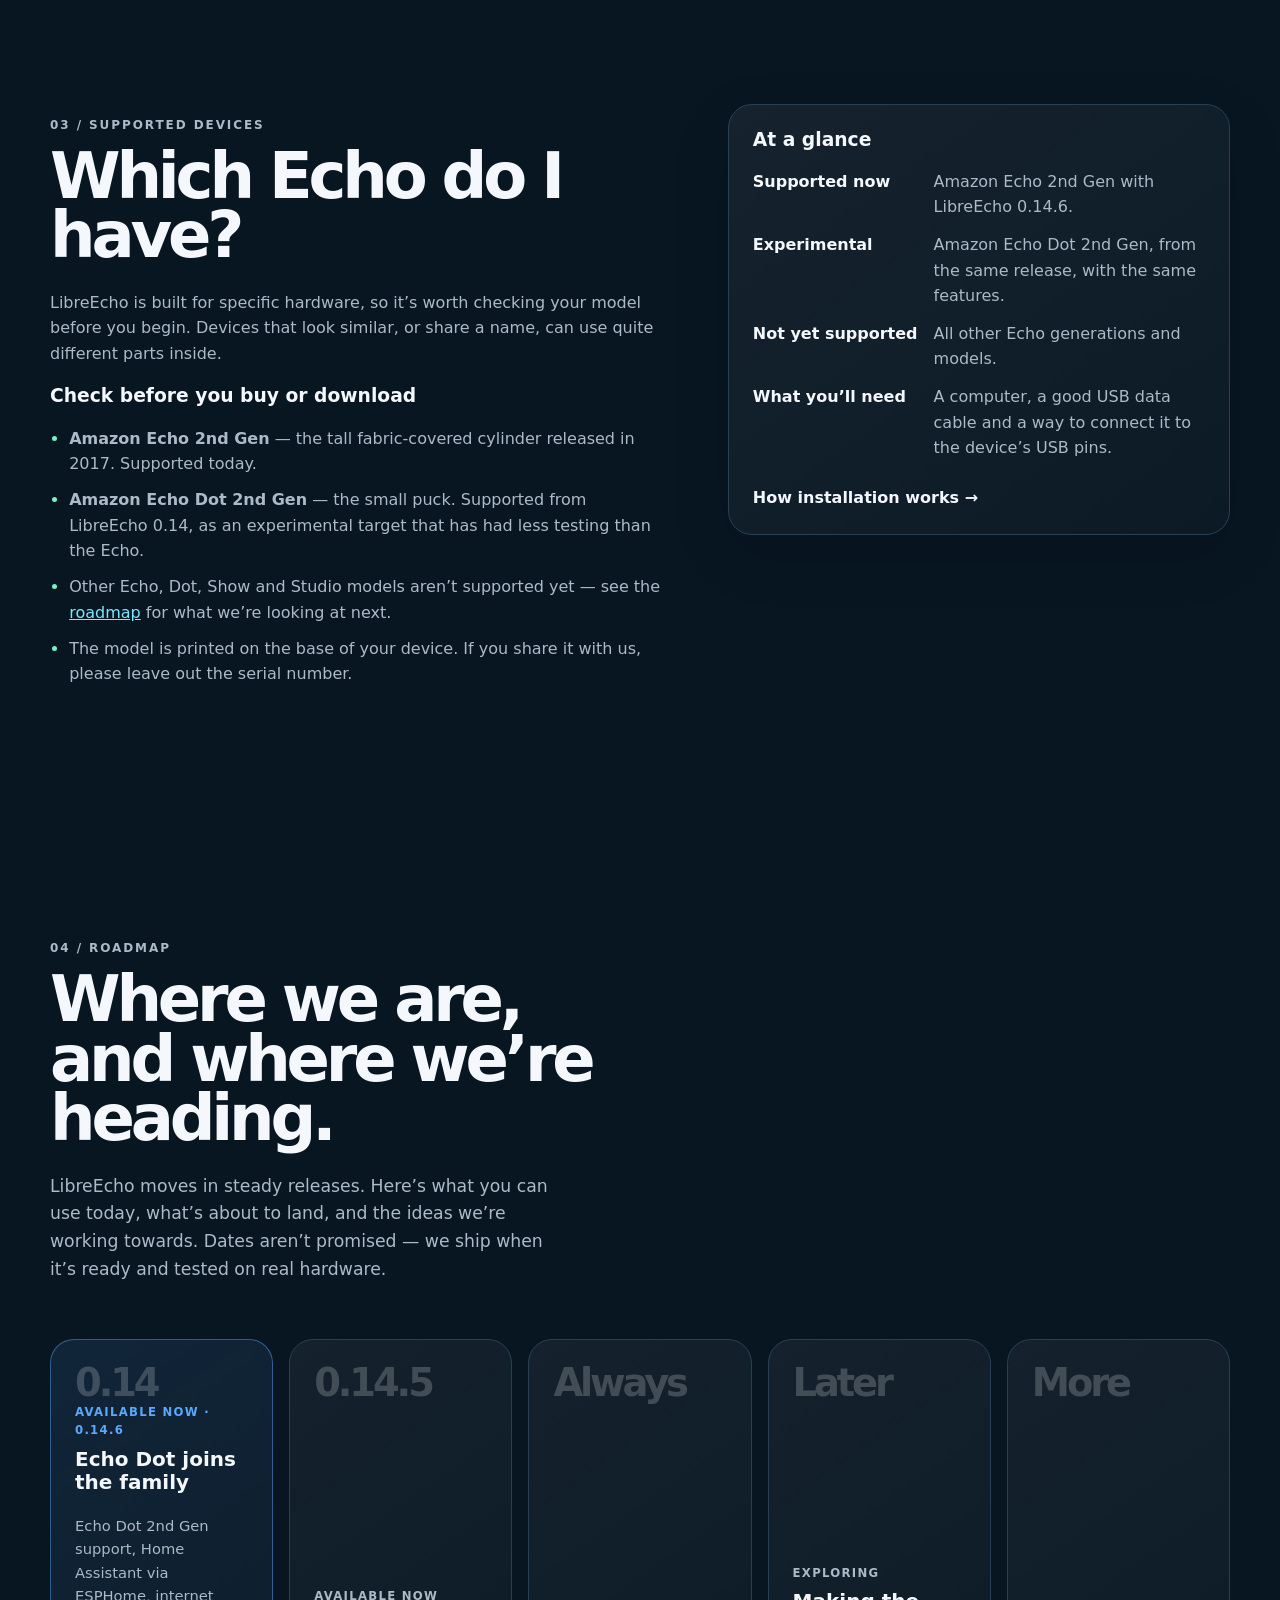
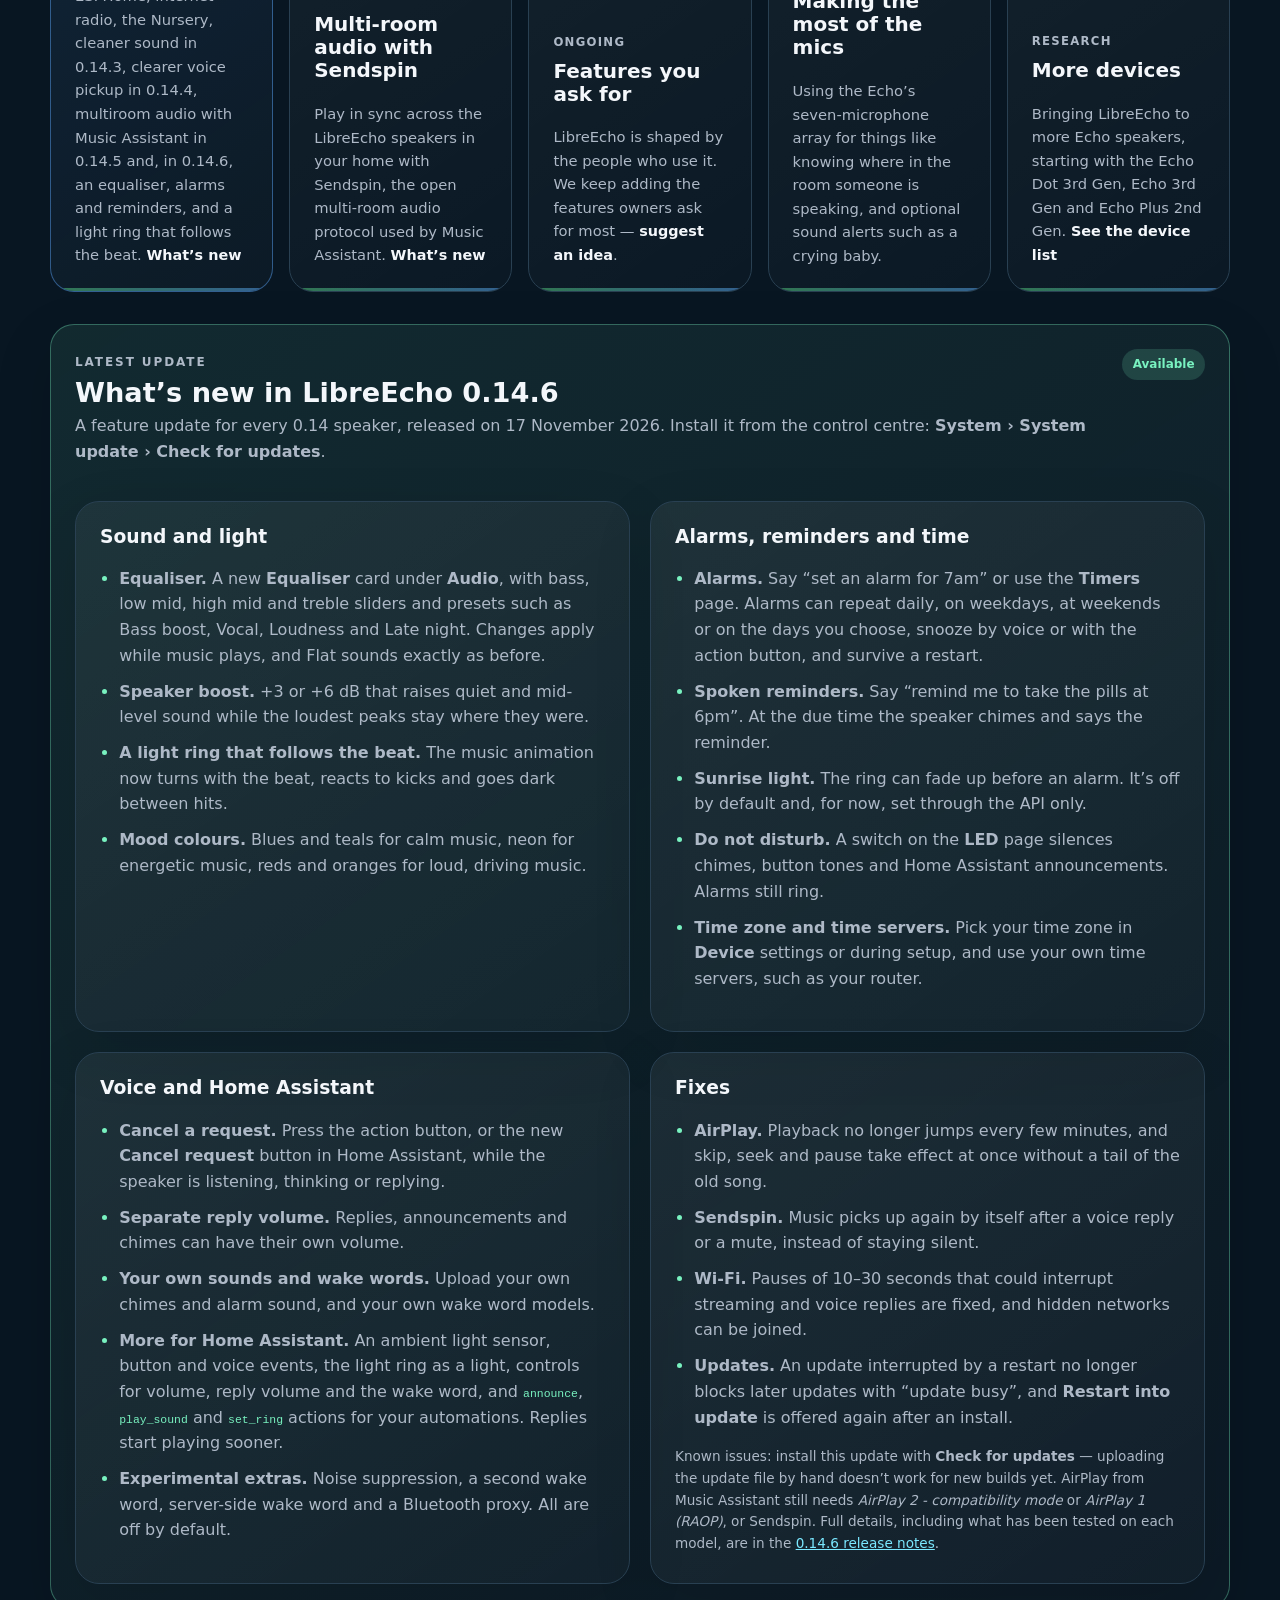
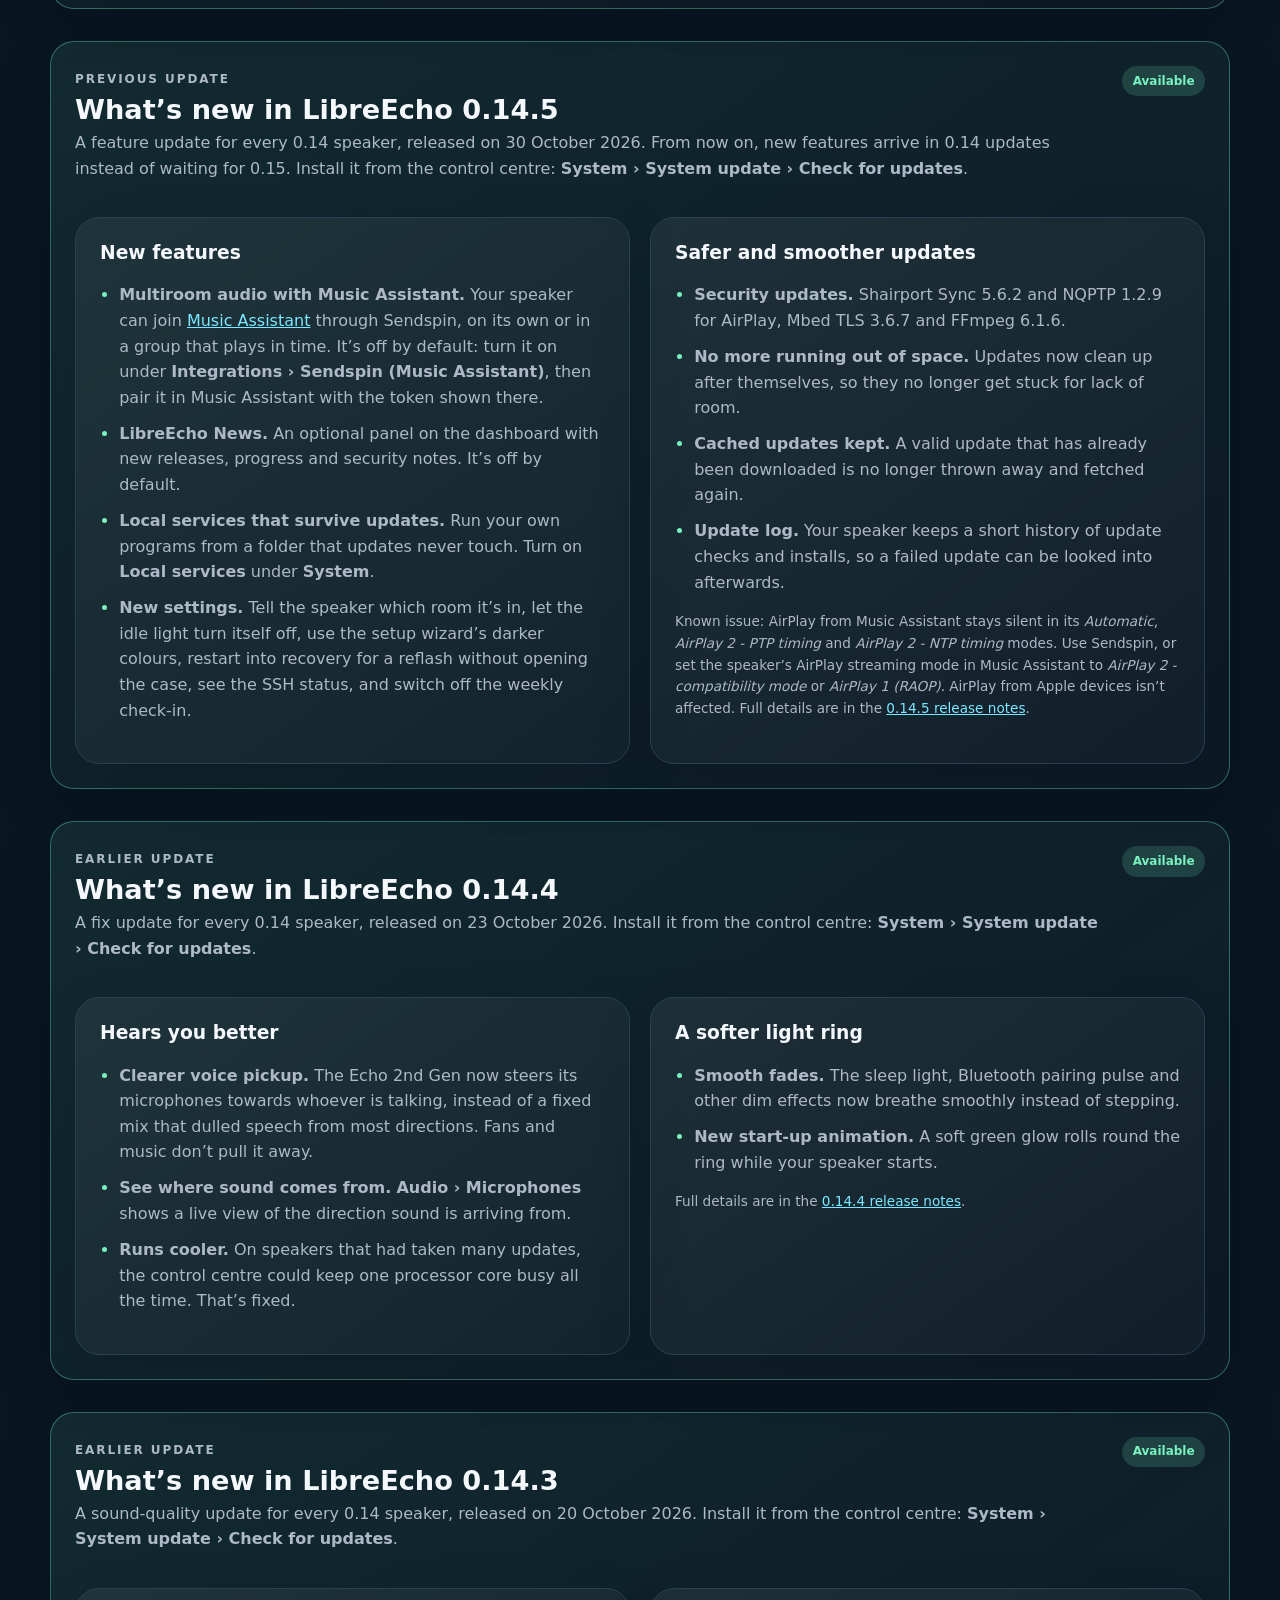
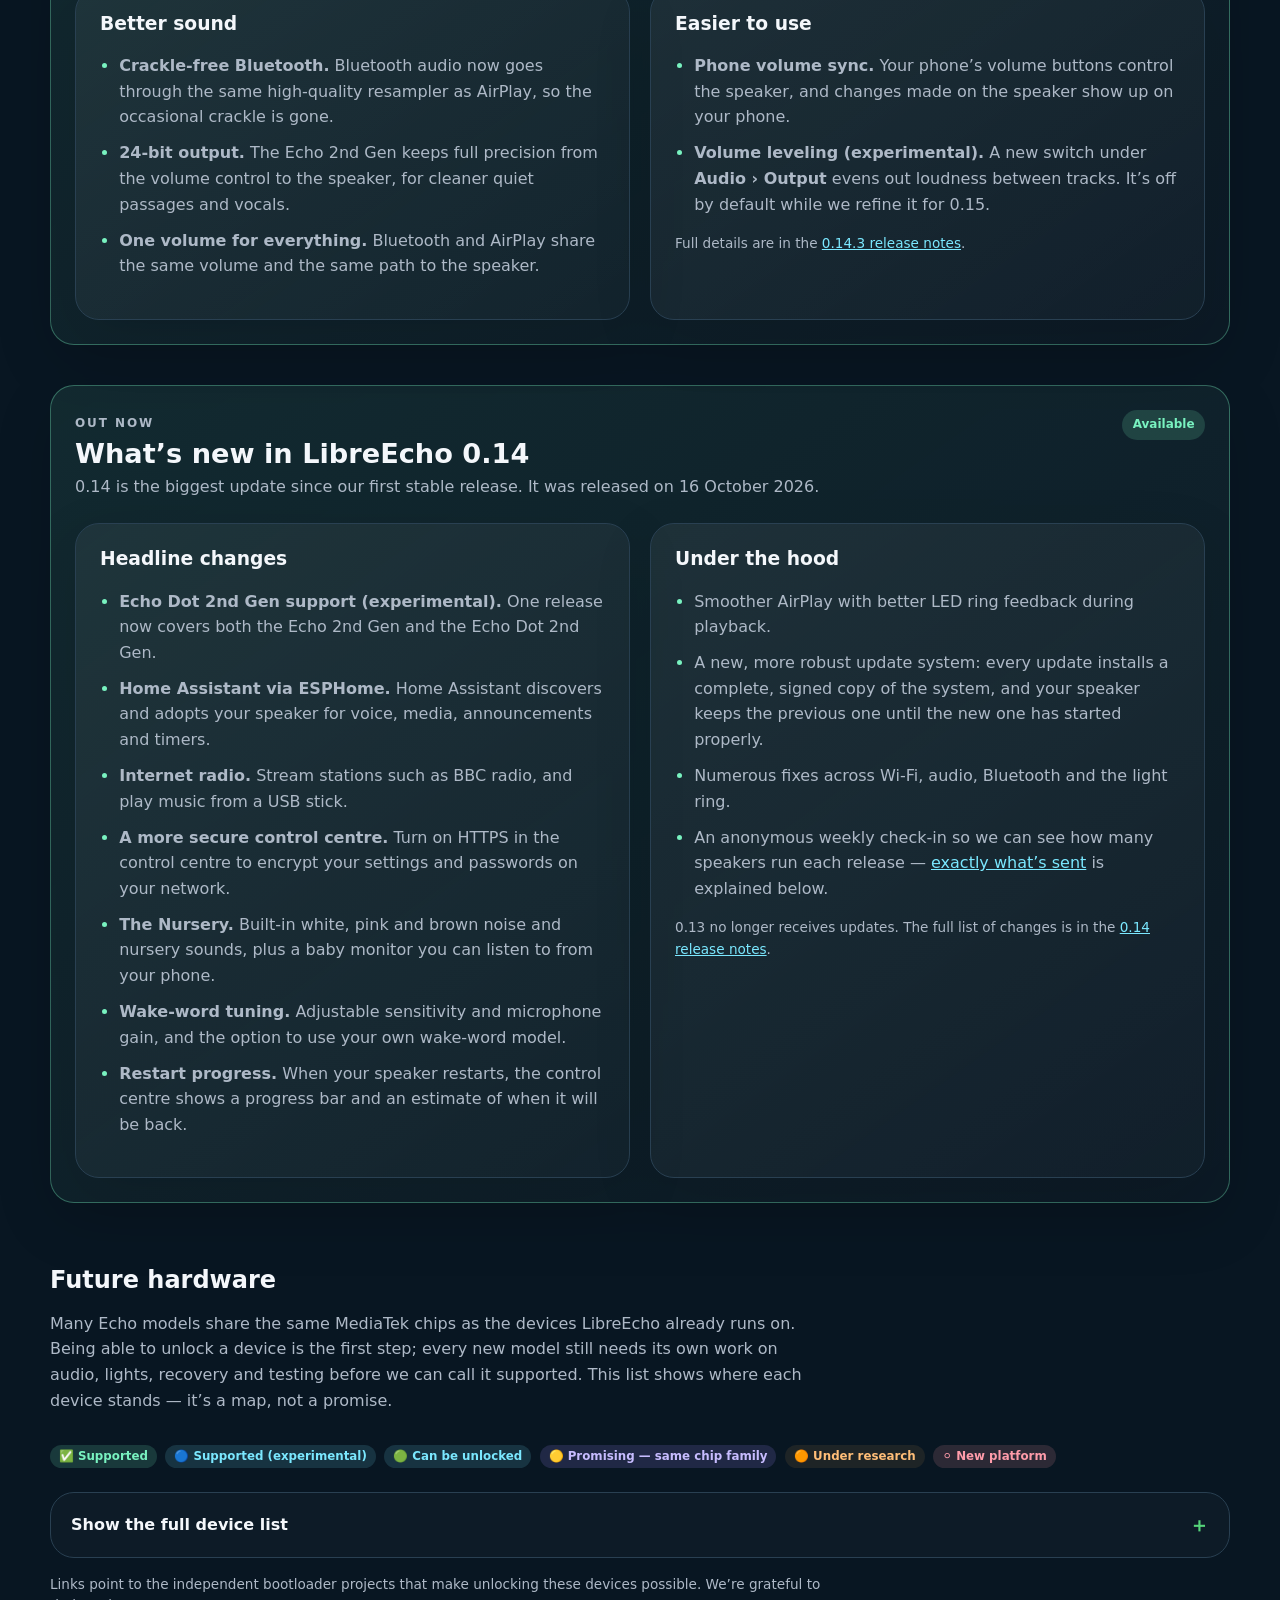
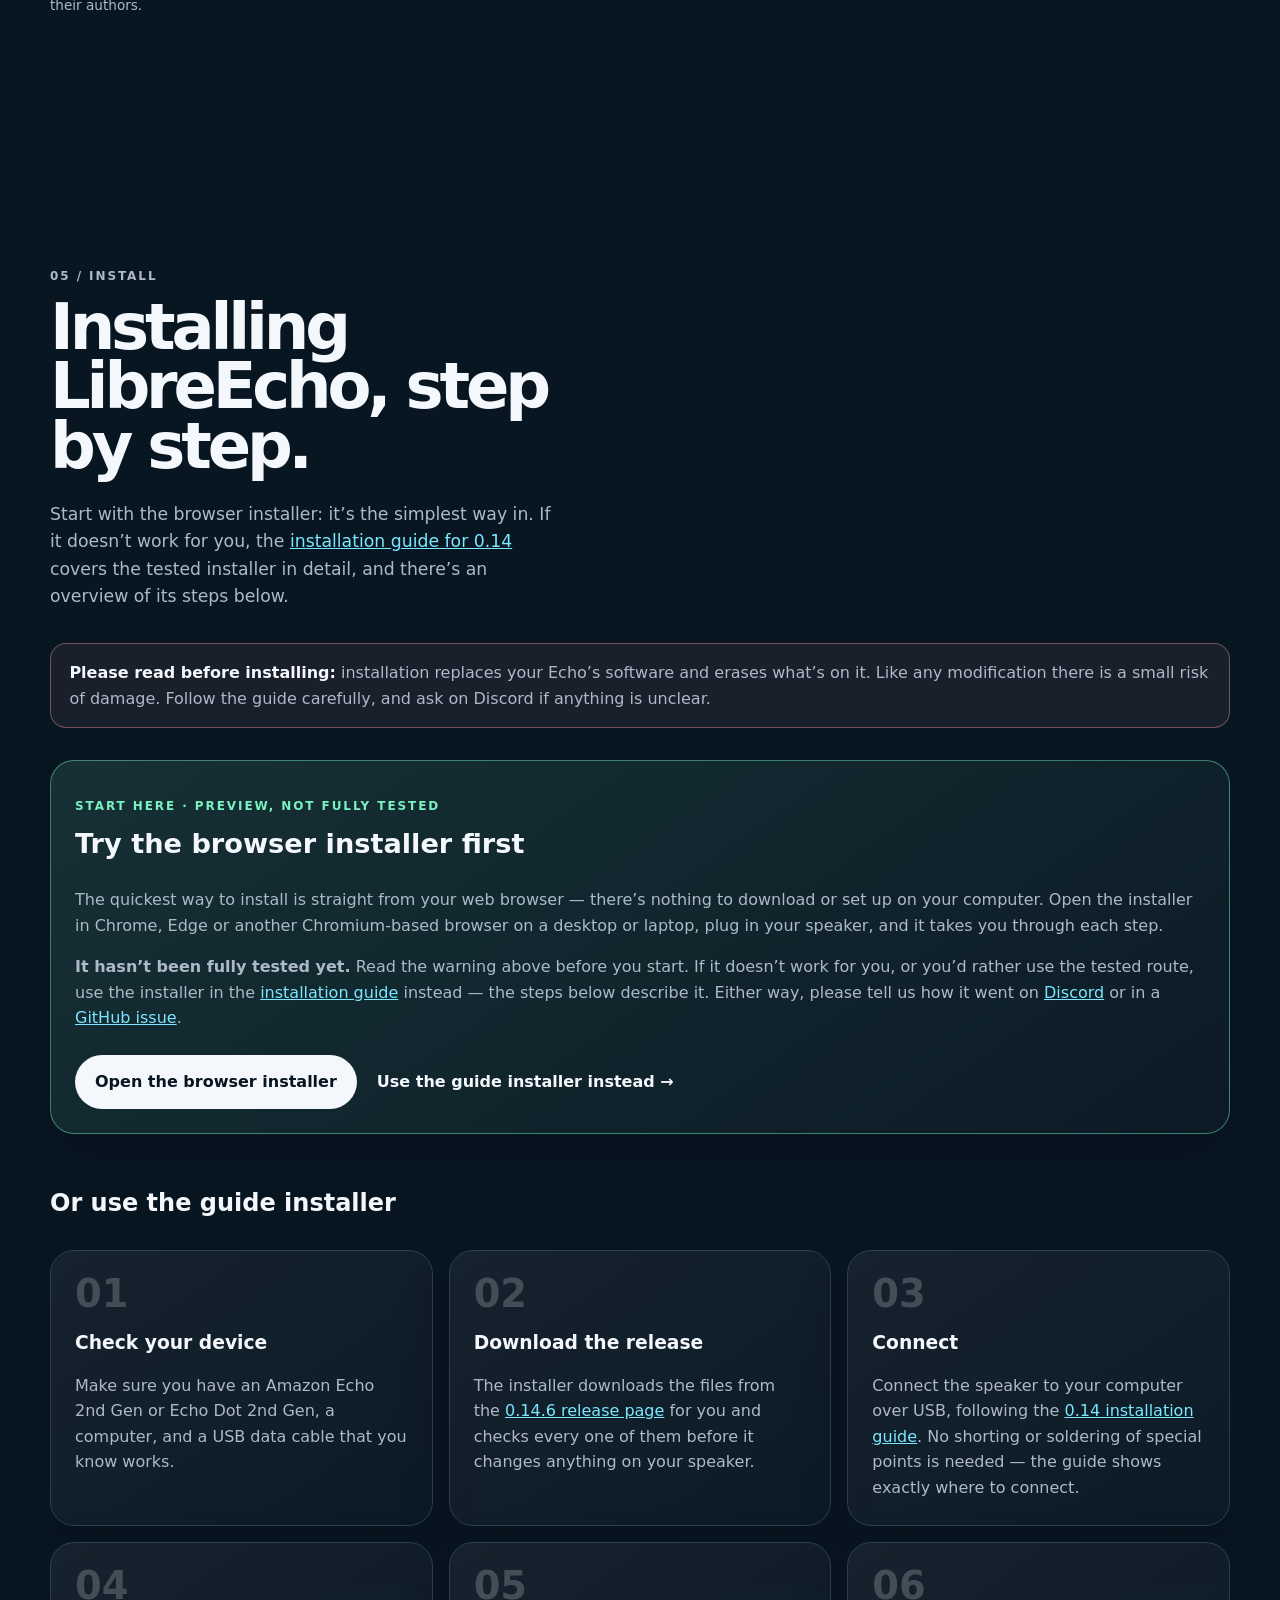
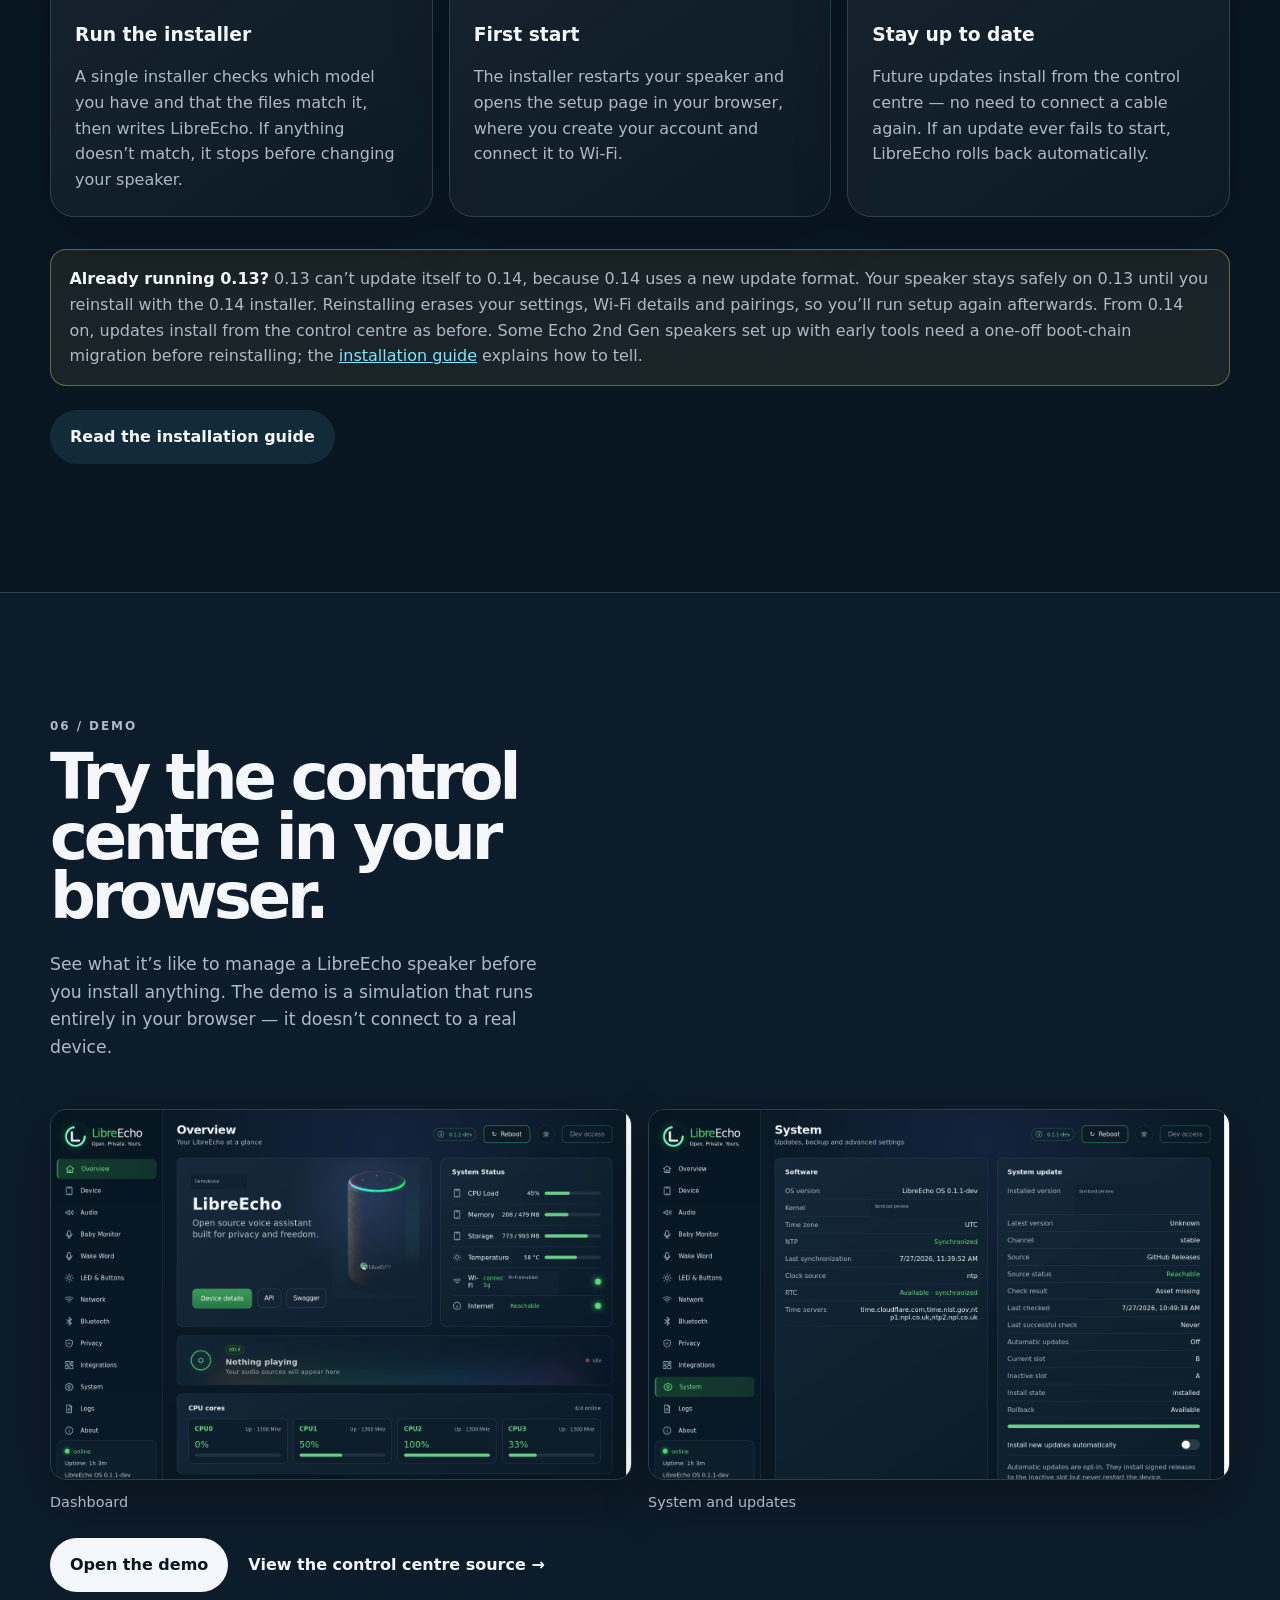
==== commit 8f95d907: "docs(site): LibreEcho 0.14.6 release Pin the hero, at-a-glance, roadmap, install step, stable releas" ====
--- a/index.html
+++ b/index.html
@@ -44,10 +44,10 @@
         <p class="eyebrow"><span class="pulse"></span> Open source · Community built</p>
         <h1>Free the hardware.<br><span>Keep the voice.</span></h1>
         <p class="hero-lead">LibreEcho replaces the software on your Amazon Echo with an open operating system you control. Stream with AirPlay 2 and Bluetooth, play internet radio, set timers by voice, plug it into Home Assistant and manage everything from your own network — no Amazon account, no cloud and no subscription.</p>
-        <p class="status-note"><span class="status-dot"></span>LibreEcho 0.14 is available now · 0.14.5 brings multiroom audio with Music Assistant</p>
+        <p class="status-note"><span class="status-dot"></span>LibreEcho 0.14 is available now · 0.14.6 brings an equaliser, alarms and a light ring that follows the beat</p>
         <div class="hero-actions">
-          <a class="button" href="#install">Install LibreEcho 0.14.5</a>
-          <a class="button button-secondary" href="#release-0145">See what’s new in 0.14.5</a>
+          <a class="button" href="#install">Install LibreEcho 0.14.6</a>
+          <a class="button button-secondary" href="#release-0146">See what’s new in 0.14.6</a>
           <a class="text-link" href="#demo">Try the demo <span aria-hidden="true">→</span></a>
         </div>
         <p class="hero-warning"><strong>Before you start:</strong> installing LibreEcho means connecting a USB cable to your Echo and replacing its software. It’s a project for people comfortable with a few tools and a USB cable — we’ll walk you through it, and you can always ask the community for help.</p>
@@ -91,29 +91,33 @@
     </section>
 
     <section id="features" class="section-shell doc-section">
-      <div class="section-heading"><div><p class="section-label">02 / Features</p><h2>What works today.</h2></div><p>An honest snapshot of each feature in the current release. Last updated <time datetime="2026-10-30">30 October 2026</time>.</p></div>
+      <div class="section-heading"><div><p class="section-label">02 / Features</p><h2>What works today.</h2></div><p>An honest snapshot of each feature in the current release. Last updated <time datetime="2026-11-17">17 November 2026</time>.</p></div>
       <div class="tester-grid" aria-label="What LibreEcho does">
-        <article class="doc-card"><h3>Music</h3><ul class="check-list"><li>AirPlay 2 from iPhone, iPad and Mac.</li><li>Bluetooth speaker with play/pause, track controls and phone volume sync.</li><li>Internet radio — add your own stations, including BBC radio streams.</li><li>Multiroom audio with Music Assistant, through Sendspin.</li><li>Speaker tuning for each model, with 24-bit output on the Echo 2nd Gen.</li></ul></article>
-        <article class="doc-card"><h3>Voice</h3><ul class="check-list"><li>On-device wake word, speech recognition and two built-in British voices.</li><li>Timers and “stop” work by voice with no internet connection.</li><li>Connect the assistant you choose: Home Assistant Assist, your own local AI server, or Wyoming speech services.</li><li>With an assistant connected, weather from the Met Office and other open sources.</li></ul></article>
-        <article class="doc-card"><h3>Home Assistant</h3><ul class="check-list"><li>Found automatically through the ESPHome integration.</li><li>Use it as a voice satellite with Assist.</li><li>A media player for your automations, plus announcements and timers.</li><li>A microphone-mute switch you can automate.</li></ul></article>
+        <article class="doc-card"><h3>Music</h3><ul class="check-list"><li>AirPlay 2 from iPhone, iPad and Mac.</li><li>Bluetooth speaker with play/pause, track controls and phone volume sync.</li><li>Internet radio — add your own stations, including BBC radio streams.</li><li>Multiroom audio with Music Assistant, through Sendspin.</li><li>A four-band equaliser with presets and a speaker boost.</li><li>Speaker tuning for each model, with 24-bit output on the Echo 2nd Gen.</li></ul></article>
+        <article class="doc-card"><h3>Voice</h3><ul class="check-list"><li>On-device wake word, speech recognition and two built-in British voices.</li><li>Timers and “stop” work by voice with no internet connection.</li><li>Alarms with repeat days and snooze, and spoken reminders.</li><li>Connect the assistant you choose: Home Assistant Assist, your own local AI server, or Wyoming speech services.</li><li>With an assistant connected, weather from the Met Office and other open sources.</li></ul></article>
+        <article class="doc-card"><h3>Home Assistant</h3><ul class="check-list"><li>Found automatically through the ESPHome integration.</li><li>Use it as a voice satellite with Assist.</li><li>A media player for your automations, plus announcements and timers.</li><li>A microphone-mute switch you can automate.</li><li>Button and voice events, the light ring as a light, and actions for your automations.</li></ul></article>
         <article class="doc-card"><h3>Nursery</h3><ul class="check-list"><li>Listen in on the room from your phone’s browser, iPhone included.</li><li>White, pink and brown noise and a gentle heartbeat, with a sleep timer and fade-out.</li><li>A soft sleep light on the ring, solid or pulsing.</li></ul></article>
-        <article class="doc-card"><h3>Your control centre</h3><ul class="check-list"><li>A web control centre for audio, Wi-Fi, Bluetooth, timers, the light ring and updates.</li><li>Guided setup, multiple accounts, backup and restore, and one-click diagnostics.</li><li>A music visualiser, night mode and colour choices for the light ring.</li><li>A recovery Wi-Fi hotspot if your network ever changes.</li></ul></article>
+        <article class="doc-card"><h3>Your control centre</h3><ul class="check-list"><li>A web control centre for audio, Wi-Fi, Bluetooth, timers, the light ring and updates.</li><li>Guided setup, multiple accounts, backup and restore, and one-click diagnostics.</li><li>A light ring that moves with the beat of your music, night mode, do not disturb and colour choices.</li><li>A recovery Wi-Fi hotspot if your network ever changes.</li></ul></article>
         <article class="doc-card"><h3>Built to last</h3><ul class="check-list"><li>Signed updates from the control centre, with automatic rollback.</li><li>A documented REST API, with interactive docs on the speaker.</li><li>Optional SSH access for tinkerers.</li><li>Open source from the kernel up.</li></ul></article>
       </div>
       <div class="status-legend" aria-label="Feature status legend"><span class="status-beta">Ready to use</span><span class="status-hardening">Works, still being polished</span><span class="status-experimental">Experimental</span><span class="status-planned">Planned</span></div>
-      <div class="table-wrap"><table class="feature-table"><caption class="sr-only">LibreEcho feature status as of 30 October 2026</caption><thead><tr><th scope="col">Feature</th><th scope="col">Status</th><th scope="col">What to expect</th></tr></thead><tbody>
+      <div class="table-wrap"><table class="feature-table"><caption class="sr-only">LibreEcho feature status as of 17 November 2026</caption><thead><tr><th scope="col">Feature</th><th scope="col">Status</th><th scope="col">What to expect</th></tr></thead><tbody>
         <tr><th scope="row">Installation, recovery and rollback</th><td><span class="status-beta">Ready to use</span></td><td>A guided installer sets up two copies of the system. If an update ever fails, your speaker falls back to the copy that worked.</td></tr>
         <tr><th scope="row">Signed over-the-air updates</th><td><span class="status-beta">Ready to use</span></td><td>Check for updates from the control centre. Every update is signature-checked before it’s installed.</td></tr>
         <tr><th scope="row">AirPlay 2</th><td><span class="status-beta">Ready to use</span></td><td>Reliable playback from Apple devices, following the speaker’s volume.</td></tr>
         <tr><th scope="row">Bluetooth audio</th><td><span class="status-beta">Ready to use</span></td><td>Stream from phones and computers with playback controls. From 0.14.3, playback is crackle-free and your phone’s volume controls the speaker.</td></tr>
         <tr><th scope="row">Multiroom audio (Sendspin)</th><td><span class="status-hardening">Works, still being polished</span></td><td>New in 0.14.5 and off by default. Play in time across your speakers with Music Assistant. One Music Assistant server at a time.</td></tr>
+        <tr><th scope="row">Equaliser</th><td><span class="status-hardening">Works, still being polished</span></td><td>New in 0.14.6. Bass, low mid, high mid and treble sliders, presets and a speaker boost of +3 or +6 dB under <strong>Audio › Equaliser</strong>. Flat with no boost sounds exactly as before.</td></tr>
         <tr><th scope="row">Internet radio</th><td><span class="status-beta">Ready to use</span></td><td>Add up to 32 stations, including HLS streams such as BBC radio.</td></tr>
         <tr><th scope="row">Web control centre and LED ring</th><td><span class="status-beta">Ready to use</span></td><td>Manage audio, Wi-Fi, Bluetooth, timers, updates and the light ring from your browser.</td></tr>
         <tr><th scope="row">Timers</th><td><span class="status-beta">Ready to use</span></td><td>Up to 16 named timers, set by voice or from the control centre. They survive a restart.</td></tr>
+        <tr><th scope="row">Alarms and reminders</th><td><span class="status-hardening">Works, still being polished</span></td><td>New in 0.14.6. Alarms with repeat days and snooze, and spoken reminders, set by voice or on the <strong>Timers</strong> page. They survive a restart and follow your time zone. The sunrise light is set through the API only for now.</td></tr>
+        <tr><th scope="row">Light ring music animation</th><td><span class="status-hardening">Works, still being polished</span></td><td>From 0.14.6 the ring turns with the beat and takes its colours from the mood of the music.</td></tr>
         <tr><th scope="row">Nursery</th><td><span class="status-beta">Ready to use</span></td><td>Baby-monitor listening in your browser, sleep sounds with a timer, and a sleep light.</td></tr>
-        <tr><th scope="row">Wi-Fi</th><td><span class="status-hardening">Works, still being polished</span></td><td>Connects and reconnects automatically, with a recovery hotspot as a fallback. Long-running recovery after network outages is still being improved.</td></tr>
-        <tr><th scope="row">Home Assistant</th><td><span class="status-hardening">Works, still being polished</span></td><td>Home Assistant finds your speaker through ESPHome and can use it for voice, media, announcements and timers. Deeper integration is on the <a href="#roadmap">roadmap</a>.</td></tr>
-        <tr><th scope="row">Wake word and local voice</th><td><span class="status-hardening">Works, still being polished</span></td><td>On-device wake word, speech recognition and speech synthesis in English. Accuracy is still improving.</td></tr>
+        <tr><th scope="row">Wi-Fi</th><td><span class="status-hardening">Works, still being polished</span></td><td>Connects and reconnects automatically, with a recovery hotspot as a fallback. Long-running recovery after network outages is still being improved. 0.14.6 fixes pauses of 10–30 seconds that could interrupt streaming.</td></tr>
+        <tr><th scope="row">Home Assistant</th><td><span class="status-hardening">Works, still being polished</span></td><td>Home Assistant finds your speaker through ESPHome and can use it for voice, media, announcements and timers. From 0.14.6 it also gets button and voice events, the light ring as a light, more controls and actions for your automations. Deeper integration is on the <a href="#roadmap">roadmap</a>.</td></tr>
+        <tr><th scope="row">Wake word and local voice</th><td><span class="status-hardening">Works, still being polished</span></td><td>On-device wake word, speech recognition and speech synthesis in English. Accuracy is still improving. From 0.14.6 you can cancel a request, give replies their own volume and upload your own sounds and wake word models.</td></tr>
+        <tr><th scope="row">Voice and Home Assistant extras</th><td><span class="status-experimental">Experimental</span></td><td>New in 0.14.6 and off by default: noise suppression, a second wake word, server-side wake word in Home Assistant and a Bluetooth proxy.</td></tr>
         <tr><th scope="row">Voice assistant services</th><td><span class="status-experimental">Experimental</span></td><td>Connect Home Assistant Assist, your own OpenAI-compatible AI server or Wyoming speech services. Read the <a href="#privacy">privacy section</a> first — that service will receive your requests.</td></tr>
         <tr><th scope="row">Volume leveling</th><td><span class="status-experimental">Experimental</span></td><td>New in 0.14.3 and off by default. Evens out loudness between tracks; a reworked version is planned for 0.15.</td></tr>
         <tr><th scope="row">USB music playback</th><td><span class="status-experimental">Experimental</span></td><td>Play MP3 and Opus files from a USB stick. The Echo 2nd Gen needs a hardware modification for USB.</td></tr>
@@ -124,21 +128,31 @@
 
     <section id="hardware" class="section-shell doc-section split-doc">
       <div><p class="section-label">03 / Supported devices</p><h2>Which Echo do I have?</h2><p>LibreEcho is built for specific hardware, so it’s worth checking your model before you begin. Devices that look similar, or share a name, can use quite different parts inside.</p><h3>Check before you buy or download</h3><ul class="check-list"><li><strong>Amazon Echo 2nd Gen</strong> — the tall fabric-covered cylinder released in 2017. Supported today.</li><li><strong>Amazon Echo Dot 2nd Gen</strong> — the small puck. Supported from LibreEcho 0.14, as an experimental target that has had less testing than the Echo.</li><li>Other Echo, Dot, Show and Studio models aren’t supported yet — see the <a href="#roadmap">roadmap</a> for what we’re looking at next.</li><li>The model is printed on the base of your device. If you share it with us, please leave out the serial number.</li></ul></div>
-      <div class="doc-card"><h3>At a glance</h3><dl class="definition-list"><dt>Supported now</dt><dd>Amazon Echo 2nd Gen with LibreEcho 0.14.5.</dd><dt>Experimental</dt><dd>Amazon Echo Dot 2nd Gen, from the same release, with the same features.</dd><dt>Not yet supported</dt><dd>All other Echo generations and models.</dd><dt>What you’ll need</dt><dd>A computer, a good USB data cable and a way to connect it to the device’s USB pins.</dd></dl><a class="text-link" href="#install">How installation works <span aria-hidden="true">→</span></a></div>
+      <div class="doc-card"><h3>At a glance</h3><dl class="definition-list"><dt>Supported now</dt><dd>Amazon Echo 2nd Gen with LibreEcho 0.14.6.</dd><dt>Experimental</dt><dd>Amazon Echo Dot 2nd Gen, from the same release, with the same features.</dd><dt>Not yet supported</dt><dd>All other Echo generations and models.</dd><dt>What you’ll need</dt><dd>A computer, a good USB data cable and a way to connect it to the device’s USB pins.</dd></dl><a class="text-link" href="#install">How installation works <span aria-hidden="true">→</span></a></div>
     </section>
 
     <section id="roadmap" class="section-shell doc-section roadmap-section">
       <div class="section-heading"><div><p class="section-label">04 / Roadmap</p><h2>Where we are, and where we’re heading.</h2></div><p>LibreEcho moves in steady releases. Here’s what you can use today, what’s about to land, and the ideas we’re working towards. Dates aren’t promised — we ship when it’s ready and tested on real hardware.</p></div>
       <div class="roadmap-grid">
-        <article class="roadmap-card active"><span class="roadmap-number">0.14</span><p class="state">Available now · 0.14.5</p><h3>Echo Dot joins the family</h3><p>Echo Dot 2nd Gen support, Home Assistant via ESPHome, internet radio, the Nursery, cleaner sound in 0.14.3, clearer voice pickup in 0.14.4 and, in 0.14.5, multiroom audio with Music Assistant. <a class="text-link" href="#release-0145">What’s new</a></p></article>
+        <article class="roadmap-card active"><span class="roadmap-number">0.14</span><p class="state">Available now · 0.14.6</p><h3>Echo Dot joins the family</h3><p>Echo Dot 2nd Gen support, Home Assistant via ESPHome, internet radio, the Nursery, cleaner sound in 0.14.3, clearer voice pickup in 0.14.4, multiroom audio with Music Assistant in 0.14.5 and, in 0.14.6, an equaliser, alarms and reminders, and a light ring that follows the beat. <a class="text-link" href="#release-0146">What’s new</a></p></article>
         <article class="roadmap-card"><span class="roadmap-number">0.14.5</span><p class="state">Available now</p><h3>Multi-room audio with Sendspin</h3><p>Play in sync across the LibreEcho speakers in your home with Sendspin, the open multi-room audio protocol used by Music Assistant. <a class="text-link" href="#release-0145">What’s new</a></p></article>
         <article class="roadmap-card"><span class="roadmap-number">Always</span><p class="state">Ongoing</p><h3>Features you ask for</h3><p>LibreEcho is shaped by the people who use it. We keep adding the features owners ask for most — <a class="text-link" href="https://github.com/aslater3/LibreEcho/discussions">suggest an idea</a>.</p></article>
         <article class="roadmap-card"><span class="roadmap-number">Later</span><p class="state">Exploring</p><h3>Making the most of the mics</h3><p>Using the Echo’s seven-microphone array for things like knowing where in the room someone is speaking, and optional sound alerts such as a crying baby.</p></article>
         <article class="roadmap-card"><span class="roadmap-number">More</span><p class="state">Research</p><h3>More devices</h3><p>Bringing LibreEcho to more Echo speakers, starting with the Echo Dot 3rd Gen, Echo 3rd Gen and Echo Plus 2nd Gen. <a class="text-link" href="#future-hardware">See the device list</a></p></article>
       </div>
 
+      <div id="release-0146" class="release-card">
+        <div class="release-head"><div><p class="eyebrow">Latest update</p><h3>What’s new in LibreEcho 0.14.6</h3><p>A feature update for every 0.14 speaker, released on 17 November 2026. Install it from the control centre: <strong>System › System update › Check for updates</strong>.</p></div><span class="status-pill status-published">Available</span></div>
+        <div class="roadmap-summary">
+          <div class="doc-card"><h3>Sound and light</h3><ul class="check-list"><li><strong>Equaliser.</strong> A new <strong>Equaliser</strong> card under <strong>Audio</strong>, with bass, low mid, high mid and treble sliders and presets such as Bass boost, Vocal, Loudness and Late night. Changes apply while music plays, and Flat sounds exactly as before.</li><li><strong>Speaker boost.</strong> +3 or +6 dB that raises quiet and mid-level sound while the loudest peaks stay where they were.</li><li><strong>A light ring that follows the beat.</strong> The music animation now turns with the beat, reacts to kicks and goes dark between hits.</li><li><strong>Mood colours.</strong> Blues and teals for calm music, neon for energetic music, reds and oranges for loud, driving music.</li></ul></div>
+          <div class="doc-card"><h3>Alarms, reminders and time</h3><ul class="check-list"><li><strong>Alarms.</strong> Say “set an alarm for 7am” or use the <strong>Timers</strong> page. Alarms can repeat daily, on weekdays, at weekends or on the days you choose, snooze by voice or with the action button, and survive a restart.</li><li><strong>Spoken reminders.</strong> Say “remind me to take the pills at 6pm”. At the due time the speaker chimes and says the reminder.</li><li><strong>Sunrise light.</strong> The ring can fade up before an alarm. It’s off by default and, for now, set through the API only.</li><li><strong>Do not disturb.</strong> A switch on the <strong>LED</strong> page silences chimes, button tones and Home Assistant announcements. Alarms still ring.</li><li><strong>Time zone and time servers.</strong> Pick your time zone in <strong>Device</strong> settings or during setup, and use your own time servers, such as your router.</li></ul></div>
+          <div class="doc-card"><h3>Voice and Home Assistant</h3><ul class="check-list"><li><strong>Cancel a request.</strong> Press the action button, or the new <strong>Cancel request</strong> button in Home Assistant, while the speaker is listening, thinking or replying.</li><li><strong>Separate reply volume.</strong> Replies, announcements and chimes can have their own volume.</li><li><strong>Your own sounds and wake words.</strong> Upload your own chimes and alarm sound, and your own wake word models.</li><li><strong>More for Home Assistant.</strong> An ambient light sensor, button and voice events, the light ring as a light, controls for volume, reply volume and the wake word, and <code>announce</code>, <code>play_sound</code> and <code>set_ring</code> actions for your automations. Replies start playing sooner.</li><li><strong>Experimental extras.</strong> Noise suppression, a second wake word, server-side wake word and a Bluetooth proxy. All are off by default.</li></ul></div>
+          <div class="doc-card"><h3>Fixes</h3><ul class="check-list"><li><strong>AirPlay.</strong> Playback no longer jumps every few minutes, and skip, seek and pause take effect at once without a tail of the old song.</li><li><strong>Sendspin.</strong> Music picks up again by itself after a voice reply or a mute, instead of staying silent.</li><li><strong>Wi-Fi.</strong> Pauses of 10–30 seconds that could interrupt streaming and voice replies are fixed, and hidden networks can be joined.</li><li><strong>Updates.</strong> An update interrupted by a restart no longer blocks later updates with “update busy”, and <strong>Restart into update</strong> is offered again after an install.</li></ul><p class="fine-print">Known issues: install this update with <strong>Check for updates</strong> — uploading the update file by hand doesn’t work for new builds yet. AirPlay from Music Assistant still needs <em>AirPlay 2 - compatibility mode</em> or <em>AirPlay 1 (RAOP)</em>, or Sendspin. Full details, including what has been tested on each model, are in the <a href="https://github.com/aslater3/LibreEcho/releases/download/radar-puffin-v0.14.6/libreecho-radar-puffin-v0.14.6-release-notes.md">0.14.6 release notes</a>.</p></div>
+        </div>
+      </div>
+
       <div id="release-0145" class="release-card">
-        <div class="release-head"><div><p class="eyebrow">Latest update</p><h3>What’s new in LibreEcho 0.14.5</h3><p>A feature update for every 0.14 speaker, released on 30 October 2026. From now on, new features arrive in 0.14 updates instead of waiting for 0.15. Install it from the control centre: <strong>System › System update › Check for updates</strong>.</p></div><span class="status-pill status-published">Available</span></div>
+        <div class="release-head"><div><p class="eyebrow">Previous update</p><h3>What’s new in LibreEcho 0.14.5</h3><p>A feature update for every 0.14 speaker, released on 30 October 2026. From now on, new features arrive in 0.14 updates instead of waiting for 0.15. Install it from the control centre: <strong>System › System update › Check for updates</strong>.</p></div><span class="status-pill status-published">Available</span></div>
         <div class="roadmap-summary">
           <div class="doc-card"><h3>New features</h3><ul class="check-list"><li><strong>Multiroom audio with Music Assistant.</strong> Your speaker can join <a href="https://music-assistant.io/">Music Assistant</a> through Sendspin, on its own or in a group that plays in time. It’s off by default: turn it on under <strong>Integrations › Sendspin (Music Assistant)</strong>, then pair it in Music Assistant with the token shown there.</li><li><strong>LibreEcho News.</strong> An optional panel on the dashboard with new releases, progress and security notes. It’s off by default.</li><li><strong>Local services that survive updates.</strong> Run your own programs from a folder that updates never touch. Turn on <strong>Local services</strong> under <strong>System</strong>.</li><li><strong>New settings.</strong> Tell the speaker which room it’s in, let the idle light turn itself off, use the setup wizard’s darker colours, restart into recovery for a reflash without opening the case, see the SSH status, and switch off the weekly check-in.</li></ul></div>
           <div class="doc-card"><h3>Safer and smoother updates</h3><ul class="check-list"><li><strong>Security updates.</strong> Shairport Sync 5.6.2 and NQPTP 1.2.9 for AirPlay, Mbed TLS 3.6.7 and FFmpeg 6.1.6.</li><li><strong>No more running out of space.</strong> Updates now clean up after themselves, so they no longer get stuck for lack of room.</li><li><strong>Cached updates kept.</strong> A valid update that has already been downloaded is no longer thrown away and fetched again.</li><li><strong>Update log.</strong> Your speaker keeps a short history of update checks and installs, so a failed update can be looked into afterwards.</li></ul><p class="fine-print">Known issue: AirPlay from Music Assistant stays silent in its <em>Automatic</em>, <em>AirPlay 2 - PTP timing</em> and <em>AirPlay 2 - NTP timing</em> modes. Use Sendspin, or set the speaker’s AirPlay streaming mode in Music Assistant to <em>AirPlay 2 - compatibility mode</em> or <em>AirPlay 1 (RAOP)</em>. AirPlay from Apple devices isn’t affected. Full details are in the <a href="https://github.com/aslater3/LibreEcho/releases/download/radar-puffin-v0.14.5/libreecho-radar-puffin-v0.14.5-release-notes.md">0.14.5 release notes</a>.</p></div>
@@ -146,10 +160,10 @@
       </div>
 
       <div id="release-0144" class="release-card">
-        <div class="release-head"><div><p class="eyebrow">Previous update</p><h3>What’s new in LibreEcho 0.14.4</h3><p>A fix update for every 0.14 speaker, released on 23 October 2026. Install it from the control centre: <strong>System › System update › Check for updates</strong>.</p></div><span class="status-pill status-published">Available</span></div>
+        <div class="release-head"><div><p class="eyebrow">Earlier update</p><h3>What’s new in LibreEcho 0.14.4</h3><p>A fix update for every 0.14 speaker, released on 23 October 2026. Install it from the control centre: <strong>System › System update › Check for updates</strong>.</p></div><span class="status-pill status-published">Available</span></div>
         <div class="roadmap-summary">
           <div class="doc-card"><h3>Hears you better</h3><ul class="check-list"><li><strong>Clearer voice pickup.</strong> The Echo 2nd Gen now steers its microphones towards whoever is talking, instead of a fixed mix that dulled speech from most directions. Fans and music don’t pull it away.</li><li><strong>See where sound comes from.</strong> <strong>Audio › Microphones</strong> shows a live view of the direction sound is arriving from.</li><li><strong>Runs cooler.</strong> On speakers that had taken many updates, the control centre could keep one processor core busy all the time. That’s fixed.</li></ul></div>
-          <div class="doc-card"><h3>A softer light ring</h3><ul class="check-list"><li><strong>Smooth fades.</strong> The sleep light, Bluetooth pairing pulse and other dim effects now breathe smoothly instead of stepping.</li><li><strong>New start-up animation.</strong> A soft green glow rolls round the ring while your speaker starts.</li></ul><p class="fine-print">Full details are in the <a href="https://github.com/aslater3/LibreEcho/releases/download/radar-puffin-v0.14.5/libreecho-radar-puffin-v0.14.5-release-notes.md">0.14.4 release notes</a>.</p></div>
+          <div class="doc-card"><h3>A softer light ring</h3><ul class="check-list"><li><strong>Smooth fades.</strong> The sleep light, Bluetooth pairing pulse and other dim effects now breathe smoothly instead of stepping.</li><li><strong>New start-up animation.</strong> A soft green glow rolls round the ring while your speaker starts.</li></ul><p class="fine-print">Full details are in the <a href="https://github.com/aslater3/LibreEcho/releases/download/radar-puffin-v0.14.4/libreecho-radar-puffin-v0.14.4-release-notes.md">0.14.4 release notes</a>.</p></div>
         </div>
       </div>
 
@@ -215,7 +229,7 @@
       <h3 id="install-guide" class="install-subhead">Or use the guide installer</h3>
       <div class="steps-grid">
         <article class="doc-card"><span class="step-number">01</span><h3>Check your device</h3><p>Make sure you have an Amazon Echo 2nd Gen or Echo Dot 2nd Gen, a computer, and a USB data cable that you know works.</p></article>
-        <article class="doc-card"><span class="step-number">02</span><h3>Download the release</h3><p>The installer downloads the files from the <a href="https://github.com/aslater3/LibreEcho/releases/tag/radar-puffin-v0.14.5">0.14.5 release page</a> for you and checks every one of them before it changes anything on your speaker.</p></article>
+        <article class="doc-card"><span class="step-number">02</span><h3>Download the release</h3><p>The installer downloads the files from the <a href="https://github.com/aslater3/LibreEcho/releases/tag/radar-puffin-v0.14.6">0.14.6 release page</a> for you and checks every one of them before it changes anything on your speaker.</p></article>
         <article class="doc-card"><span class="step-number">03</span><h3>Connect</h3><p>Connect the speaker to your computer over USB, following the <a href="https://github.com/aslater3/LibreEcho/blob/main/docs/install/README.md">0.14 installation guide</a>. No shorting or soldering of special points is needed — the guide shows exactly where to connect.</p></article>
         <article class="doc-card"><span class="step-number">04</span><h3>Run the installer</h3><p>A single installer checks which model you have and that the files match it, then writes LibreEcho. If anything doesn’t match, it stops before changing your speaker.</p></article>
         <article class="doc-card"><span class="step-number">05</span><h3>First start</h3><p>The installer restarts your speaker and opens the setup page in your browser, where you create your account and connect it to Wi-Fi.</p></article>
@@ -235,12 +249,12 @@
 
     <section id="releases" class="section-shell doc-section">
       <div class="section-heading"><div><p class="section-label">07 / Downloads</p><h2>The current release.</h2></div><p>Everything you need for a fresh install or an update is attached to the release on GitHub.</p></div>
-      <div class="release-card"><div class="release-head"><div><p class="eyebrow">Stable release</p><h3>LibreEcho 0.14.5</h3><p>Released 30 October 2026 · for Amazon Echo 2nd Gen and Echo Dot 2nd Gen (experimental) · tag <code>radar-puffin-v0.14.5</code></p></div><span class="status-pill status-published">Available</span></div><p>The latest 0.14 update. It adds multiroom audio with Music Assistant, an optional news panel, local services that survive updates and several new settings, plus security updates and fixes that stop updates running out of space. Already on 0.14? Update from the control centre: <strong>System › System update › Check for updates</strong>. For a fresh install, download the files for your model — the installer checks that they match your device before it writes anything.</p><h4>Echo 2nd Gen</h4><div class="asset-grid"><a href="https://github.com/aslater3/LibreEcho/releases/download/radar-puffin-v0.14.5/libreecho-radar-puffin-v0.14.5-initial-install.tar">Installer bundle</a><a href="https://github.com/aslater3/LibreEcho/releases/download/radar-puffin-v0.14.5/libreecho-radar-puffin-v0.14.5-run-one-shot.sh">Installer script</a><a href="https://github.com/aslater3/LibreEcho/releases/download/radar-puffin-v0.14.5/libreecho-radar-puffin-v0.14.5.ota.tar">Update package</a><a href="https://github.com/aslater3/LibreEcho/releases/download/radar-puffin-v0.14.5/libreecho-radar-puffin-v0.14.5-SHA256SUMS">Checksums</a><a href="https://github.com/aslater3/LibreEcho/releases/download/radar-puffin-v0.14.5/libreecho-radar-puffin-v0.14.5-ota-public-key.hex">Update signing key</a><a href="https://github.com/aslater3/LibreEcho/releases/download/radar-puffin-v0.14.5/libreecho-radar-puffin-v0.14.5-release-notes.md">Release notes</a></div><h4>Echo Dot 2nd Gen</h4><div class="asset-grid"><a href="https://github.com/aslater3/LibreEcho/releases/download/radar-puffin-v0.14.5/libreecho-biscuit-v0.14.5-initial-install.tar">Installer bundle</a><a href="https://github.com/aslater3/LibreEcho/releases/download/radar-puffin-v0.14.5/libreecho-biscuit-v0.14.5-run-one-shot.sh">Installer script</a><a href="https://github.com/aslater3/LibreEcho/releases/download/radar-puffin-v0.14.5/libreecho-biscuit-v0.14.5.ota.tar">Update package</a><a href="https://github.com/aslater3/LibreEcho/releases/download/radar-puffin-v0.14.5/libreecho-biscuit-v0.14.5-SHA256SUMS">Checksums</a><a href="https://github.com/aslater3/LibreEcho/releases/download/radar-puffin-v0.14.5/libreecho-biscuit-v0.14.5-ota-public-key.hex">Update signing key</a><a href="https://github.com/aslater3/LibreEcho/releases/download/radar-puffin-v0.14.5/libreecho-biscuit-v0.14.5-release-notes.md">Release notes</a></div><p class="link-row"><a class="text-link" href="https://github.com/aslater3/LibreEcho/releases/tag/radar-puffin-v0.14.5">All files for this release <span aria-hidden="true">→</span></a></p></div>
-      <div class="verify-grid"><div class="doc-card"><h3>Check your download</h3><pre><code>sha256sum -c libreecho-radar-puffin-v0.14.5-SHA256SUMS</code></pre><p>Run this in the folder where you saved the files. For the Echo Dot, use <code>libreecho-biscuit-v0.14.5-SHA256SUMS</code> instead. Every line should say <code>OK</code>; if one doesn’t, download that file again.</p></div><div class="doc-card"><h3>Coming from 0.13?</h3><p>0.13 can’t update itself to 0.14 — reinstall with the 0.14 installer, which erases your settings. <a href="#install">See the install section</a>. Some Echo 2nd Gen speakers set up with early tools need a one-off boot-chain migration first; the <a href="https://github.com/aslater3/LibreEcho/blob/main/docs/install/README.md#echo-2nd-gen-on-the-old-boot-chain-kaeru-migration">installation guide</a> explains how to tell. Older releases stay available on the <a href="https://github.com/aslater3/LibreEcho/releases">releases page</a>.</p></div></div>
+      <div class="release-card"><div class="release-head"><div><p class="eyebrow">Stable release</p><h3>LibreEcho 0.14.6</h3><p>Released 17 November 2026 · for Amazon Echo 2nd Gen and Echo Dot 2nd Gen (experimental) · tag <code>radar-puffin-v0.14.6</code></p></div><span class="status-pill status-published">Available</span></div><p>The latest 0.14 update. It adds an equaliser with a speaker boost, a light ring that follows the beat, alarms with repeat days and snooze, spoken reminders, do not disturb, a time zone setting and more voice and Home Assistant controls, plus fixes for AirPlay, Sendspin, Wi-Fi and updates. Already on 0.14? Update from the control centre: <strong>System › System update › Check for updates</strong>. Uploading the update file by hand doesn’t work for this release. For a fresh install, download the files for your model — the installer checks that they match your device before it writes anything.</p><h4>Echo 2nd Gen</h4><div class="asset-grid"><a href="https://github.com/aslater3/LibreEcho/releases/download/radar-puffin-v0.14.6/libreecho-radar-puffin-v0.14.6-initial-install.tar">Installer bundle</a><a href="https://github.com/aslater3/LibreEcho/releases/download/radar-puffin-v0.14.6/libreecho-radar-puffin-v0.14.6-run-one-shot.sh">Installer script</a><a href="https://github.com/aslater3/LibreEcho/releases/download/radar-puffin-v0.14.6/libreecho-radar-puffin-v0.14.6.ota.tar">Update package</a><a href="https://github.com/aslater3/LibreEcho/releases/download/radar-puffin-v0.14.6/libreecho-radar-puffin-v0.14.6-SHA256SUMS">Checksums</a><a href="https://github.com/aslater3/LibreEcho/releases/download/radar-puffin-v0.14.6/libreecho-radar-puffin-v0.14.6-ota-public-key.hex">Update signing key</a><a href="https://github.com/aslater3/LibreEcho/releases/download/radar-puffin-v0.14.6/libreecho-radar-puffin-v0.14.6-release-notes.md">Release notes</a></div><h4>Echo Dot 2nd Gen</h4><div class="asset-grid"><a href="https://github.com/aslater3/LibreEcho/releases/download/radar-puffin-v0.14.6/libreecho-biscuit-v0.14.6-initial-install.tar">Installer bundle</a><a href="https://github.com/aslater3/LibreEcho/releases/download/radar-puffin-v0.14.6/libreecho-biscuit-v0.14.6-run-one-shot.sh">Installer script</a><a href="https://github.com/aslater3/LibreEcho/releases/download/radar-puffin-v0.14.6/libreecho-biscuit-v0.14.6.ota.tar">Update package</a><a href="https://github.com/aslater3/LibreEcho/releases/download/radar-puffin-v0.14.6/libreecho-biscuit-v0.14.6-SHA256SUMS">Checksums</a><a href="https://github.com/aslater3/LibreEcho/releases/download/radar-puffin-v0.14.6/libreecho-biscuit-v0.14.6-ota-public-key.hex">Update signing key</a><a href="https://github.com/aslater3/LibreEcho/releases/download/radar-puffin-v0.14.6/libreecho-biscuit-v0.14.6-release-notes.md">Release notes</a></div><p class="link-row"><a class="text-link" href="https://github.com/aslater3/LibreEcho/releases/tag/radar-puffin-v0.14.6">All files for this release <span aria-hidden="true">→</span></a></p></div>
+      <div class="verify-grid"><div class="doc-card"><h3>Check your download</h3><pre><code>sha256sum -c libreecho-radar-puffin-v0.14.6-SHA256SUMS</code></pre><p>Run this in the folder where you saved the files. For the Echo Dot, use <code>libreecho-biscuit-v0.14.6-SHA256SUMS</code> instead. Every line should say <code>OK</code>; if one doesn’t, download that file again.</p></div><div class="doc-card"><h3>Coming from 0.13?</h3><p>0.13 can’t update itself to 0.14 — reinstall with the 0.14 installer, which erases your settings. <a href="#install">See the install section</a>. Some Echo 2nd Gen speakers set up with early tools need a one-off boot-chain migration first; the <a href="https://github.com/aslater3/LibreEcho/blob/main/docs/install/README.md#echo-2nd-gen-on-the-old-boot-chain-kaeru-migration">installation guide</a> explains how to tell. Older releases stay available on the <a href="https://github.com/aslater3/LibreEcho/releases">releases page</a>.</p></div></div>
     </section>
 
     <section id="privacy" class="section-shell doc-section split-doc">
-      <div><p class="section-label">08 / Privacy</p><h2>Local first, and clear about everything else.</h2><p>LibreEcho is designed to do as much as possible on the speaker itself. When something does leave your home, it’s because you chose a service that needs it — or it’s one of the items below, which we explain in full.</p><div class="flow-list"><div><strong>Wake word</strong><span>Listening for the wake word happens on the speaker. Audio isn’t sent anywhere until the wake word is heard.</span></div><div><strong>Speech recognition and replies</strong><span>On-device speech recognition and speech synthesis are available. If you choose an online service instead, it will receive your voice or text according to its own privacy policy.</span></div><div><strong>Assistant services</strong><span>If you connect an assistant, your requests go to that provider. Choose one you trust, and check its terms before turning it on.</span></div><div><strong>Music</strong><span>AirPlay, Bluetooth and Sendspin stream directly between your device or Music Assistant server and the speaker over your home network.</span></div><div><strong>Updates</strong><span>Your speaker checks for updates when you ask it to, downloading them from the LibreEcho download mirror at dl.libreecho.org, or from the LibreEcho releases on GitHub.</span></div><div><strong>Anonymous check-in (from 0.14)</strong><span>Once a week, the speaker sends a tiny message saying which model it is and which LibreEcho version it runs. That’s it — no name, account, Wi-Fi details, recordings or usage data. It helps us see how many speakers run each release, so we can roll out updates safely. Setup shows you exactly what’s sent before you finish. From 0.14.5 you can switch it off under <strong>Privacy › Active-device count</strong>.</span></div><div><strong>LibreEcho News (from 0.14.5)</strong><span>Off by default. If you turn on the news panel, the speaker fetches one small public file from dl.libreecho.org, or from GitHub, at most every 12 hours. It sends nothing else.</span></div></div></div>
+      <div><p class="section-label">08 / Privacy</p><h2>Local first, and clear about everything else.</h2><p>LibreEcho is designed to do as much as possible on the speaker itself. When something does leave your home, it’s because you chose a service that needs it — or it’s one of the items below, which we explain in full.</p><div class="flow-list"><div><strong>Wake word</strong><span>Listening for the wake word happens on the speaker. Audio isn’t sent anywhere until the wake word is heard. The one exception is the experimental server-side wake word (from 0.14.6, off by default): if you turn it on, the microphone streams to your own Home Assistant, and the ring pulses while audio is being sent.</span></div><div><strong>Speech recognition and replies</strong><span>On-device speech recognition and speech synthesis are available. If you choose an online service instead, it will receive your voice or text according to its own privacy policy.</span></div><div><strong>Assistant services</strong><span>If you connect an assistant, your requests go to that provider. Choose one you trust, and check its terms before turning it on.</span></div><div><strong>Music</strong><span>AirPlay, Bluetooth and Sendspin stream directly between your device or Music Assistant server and the speaker over your home network.</span></div><div><strong>Updates</strong><span>Your speaker checks for updates when you ask it to, downloading them from the LibreEcho download mirror at dl.libreecho.org, or from the LibreEcho releases on GitHub.</span></div><div><strong>Anonymous check-in (from 0.14)</strong><span>Once a week, the speaker sends a tiny message saying which model it is and which LibreEcho version it runs. That’s it — no name, account, Wi-Fi details, recordings or usage data. It helps us see how many speakers run each release, so we can roll out updates safely. Setup shows you exactly what’s sent before you finish. From 0.14.5 you can switch it off under <strong>Privacy › Active-device count</strong>.</span></div><div><strong>LibreEcho News (from 0.14.5)</strong><span>Off by default. If you turn on the news panel, the speaker fetches one small public file from dl.libreecho.org, or from GitHub, at most every 12 hours. It sends nothing else.</span></div></div></div>
       <div class="doc-card"><h3>About the mute button</h3><p>We haven’t yet verified the mute button as a hardware-level guarantee that the microphones are disconnected. Until we have, please treat it as a software mute.</p><h3>Optional diagnostics (from 0.14)</h3><p>Setup asks whether you’re happy to share health information and crash reports to help us fix bugs. These are optional and can be changed at any time in settings. 0.14 doesn’t send either yet; they’ll only be used in a later release, and full crash logs will only ever be sent if you choose to send one.</p><h3>Keeping your speaker secure</h3><ul class="check-list"><li>Choose a strong admin password during setup.</li><li>Keep the control centre on your home network — don’t expose it to the internet.</li><li>When sharing logs, remove passwords, Wi-Fi names and serial numbers.</li></ul></div>
     </section>
 
@@ -252,7 +266,8 @@
 
     <section id="licensing" class="section-shell doc-section split-doc">
       <div><p class="section-label">10 / Licensing</p><h2>Open source, with credit where it’s due.</h2><p>LibreEcho’s own code and this website are open source. LibreEcho also builds on the work of many other projects, each with its own licence.</p><div class="license-list"><div><strong>LibreEcho code and website</strong><span>Released under the licence in each repository.</span></div><div><strong>Linux and system components</strong><span>GPL and LGPL, with their original notices preserved.</span></div><div><strong>Speech voice</strong><span>CC BY-SA, which requires attribution and sharing alike.</span></div><div><strong>Wake-word model</strong><span>CC BY-NC-SA, for non-commercial use.</span></div><div><strong>Device firmware</strong><span>Some firmware comes from your own device during installation. LibreEcho never uploads or redistributes it.</span></div></div></div>
-      <div class="doc-card"><h3>Source code</h3><p>Source code, licence notices and component details for each release are published alongside it on GitHub.</p><p>The control centre is developed in the <a href="https://github.com/aslater3/LibreEcho-UI">LibreEcho-UI repository</a>.</p><a class="text-link" href="https://github.com/aslater3/LibreEcho">Browse the LibreEcho source <span aria-hidden="true">→</span></a></div>
+      <div class="doc-stack"><div id="credits" class="doc-card"><h3>Credits</h3><p>LibreEcho can only be installed on a stock Echo because of the bootloader unlock work of other people. We’re grateful to:</p><ul class="check-list"><li><strong>Roger Ortiz</strong> (<a href="https://github.com/R0rt1z2">R0rt1z2</a>) — the <a href="https://github.com/R0rt1z2/amonet">Amonet</a> exploit chains for Amazon Echo devices and <a href="https://github.com/R0rt1z2/kaeru">kaeru</a>, the bootloader patch they install. The unlock archive the installer asks for is his work.</li><li><strong><a href="https://github.com/k4y0z">k4y0z</a></strong> — Amazon and MediaTek exploit, bootloader and device research behind those chains.</li><li><strong>Ilya Zhuravlev</strong> (<a href="https://github.com/xyzz">xyzz</a>) — the original <a href="https://github.com/xyzz/amonet">Amonet</a> MediaTek BootROM exploit.</li><li><strong>B. Kerler</strong> — <a href="https://github.com/bkerler/mtkclient">mtkclient</a>, MediaTek communication and flashing tools.</li></ul><p>LibreEcho doesn’t redistribute their work; it stays under its own licences. Full notices are in the <a href="https://github.com/aslater3/LibreEcho/blob/main/release/THIRD_PARTY_NOTICES.md">third-party notices</a>.</p></div>
+      <div class="doc-card"><h3>Source code</h3><p>Source code, licence notices and component details for each release are published alongside it on GitHub.</p><p>The control centre is developed in the <a href="https://github.com/aslater3/LibreEcho-UI">LibreEcho-UI repository</a>.</p><a class="text-link" href="https://github.com/aslater3/LibreEcho">Browse the LibreEcho source <span aria-hidden="true">→</span></a></div></div>
     </section>
 
     <section id="contribute" class="section-shell contribute-section">
@@ -265,8 +280,8 @@
   <footer class="site-footer section-shell">
     <div class="brand footer-brand"><img src="assets/images/mark.svg" alt="" width="30" height="30"><span>LibreEcho</span></div>
     <p>An independent open-source project. Not affiliated with or endorsed by Amazon.</p>
-    <p class="last-updated">Last updated <time datetime="2026-10-30">30 October 2026</time></p>
-    <p><a href="#roadmap">Roadmap</a> · <a href="#security">Help and support</a> · <a href="#licensing">Licensing</a> · <a href="#releases">Downloads</a> · <a href="https://discord.gg/5zBcTWjU4H" target="_blank" rel="noopener">Join us on Discord</a></p>
+    <p class="last-updated">Last updated <time datetime="2026-11-17">17 November 2026</time></p>
+    <p><a href="#roadmap">Roadmap</a> · <a href="#security">Help and support</a> · <a href="#licensing">Licensing</a> · <a href="#credits">Credits</a> · <a href="#releases">Downloads</a> · <a href="https://discord.gg/5zBcTWjU4H" target="_blank" rel="noopener">Join us on Discord</a></p>
     <p>Built for hardware that deserves another life.</p>
   </footer>
   <script src="assets/js/site.js"></script>
--- a/assets/css/docs.css
+++ b/assets/css/docs.css
@@ -1,2 +1,2 @@
 :root{--doc-panel:rgba(17,21,34,.86);--doc-panel-strong:#151a29;--doc-green:#79f2c0;--doc-cyan:#7be8ff;--doc-warning:#ffd27b;--doc-danger:#ff9caa}.sr-only{position:absolute;width:1px;height:1px;padding:0;margin:-1px;overflow:hidden;clip:rect(0,0,0,0);white-space:nowrap;border:0}.button-secondary{background:rgba(123,232,255,.1);border-color:rgba(123,232,255,.45);color:var(--text)!important}.hero-warning{max-width:43rem;margin:1.25rem 0 0;padding:.9rem 1rem;border:1px solid rgba(255,210,123,.35);border-radius:14px;background:rgba(255,210,123,.07);color:var(--muted);font-size:.9rem}.hero-warning strong{color:var(--doc-warning)}.doc-section{padding-block:7rem;scroll-margin-top:5rem}.doc-section h2{font-size:clamp(2.4rem,5vw,5rem);max-width:13ch}.doc-section h3{line-height:1.15}.doc-section p,.doc-section li{color:var(--muted)}.section-heading{align-items:end}.section-heading>p{max-width:32rem}.split-doc{display:grid;grid-template-columns:minmax(0,1.1fr) minmax(280px,.9fr);gap:4rem;align-items:start}.doc-card,.release-card{padding:1.5rem;border:1px solid var(--line);border-radius:var(--radius);background:linear-gradient(145deg,rgba(255,255,255,.06),rgba(255,255,255,.018));box-shadow:0 20px 60px rgba(0,0,0,.12)}.doc-card h3{margin-top:0;color:var(--text)}.doc-card p:last-child{margin-bottom:0}.callout{margin-top:2rem;padding:1rem 1.15rem;border-radius:16px;color:var(--muted);border:1px solid var(--line);background:rgba(255,255,255,.035)}.callout strong{color:var(--text)}.callout-info{border-color:rgba(123,232,255,.35);background:rgba(123,232,255,.07)}.callout-warning{border-color:rgba(255,210,123,.38);background:rgba(255,210,123,.07)}.callout-danger{border-color:rgba(255,156,170,.4);background:rgba(255,156,170,.07)}.status-legend{display:flex;gap:.55rem;flex-wrap:wrap;margin:2rem 0 1.25rem}.status-legend span,.feature-table td span{display:inline-flex;align-items:center;padding:.22rem .55rem;border-radius:999px;font-size:.74rem;font-weight:800;line-height:1.3}.status-beta,.status-published{background:rgba(121,242,192,.16);color:var(--doc-green)}.status-hardening,.status-verified{background:rgba(123,232,255,.14);color:var(--doc-cyan)}.status-experimental{background:rgba(159,140,255,.16);color:#c7bcff}.status-planned{background:rgba(255,210,123,.15);color:var(--doc-warning)}.status-unsupported{background:rgba(255,156,170,.15);color:var(--doc-danger)}.table-wrap{overflow-x:auto;border:1px solid var(--line);border-radius:18px}.feature-table{width:100%;border-collapse:collapse;min-width:760px;background:rgba(17,21,34,.55)}.feature-table th,.feature-table td{padding:1rem;border-bottom:1px solid var(--line);text-align:left;vertical-align:top}.feature-table th{color:var(--text);font-size:.9rem}.feature-table td{color:var(--muted);font-size:.9rem}.feature-table tbody tr:last-child th,.feature-table tbody tr:last-child td{border-bottom:0}.check-list,.number-list{padding-left:1.2rem}.check-list li,.number-list li{margin:.65rem 0}.check-list li::marker{color:var(--doc-green)}.definition-list{display:grid;grid-template-columns:auto 1fr;gap:.75rem 1rem;margin:0 0 1.5rem}.definition-list dt{font-weight:800;color:var(--text)}.definition-list dd{margin:0;color:var(--muted)}.steps-grid,.tester-grid{display:grid;grid-template-columns:repeat(3,1fr);gap:1rem;margin-top:2rem}.steps-grid .doc-card,.tester-grid .doc-card{min-height:250px}.step-number{display:block;font-size:2.4rem;font-weight:850;line-height:1;color:rgba(255,255,255,.2);margin-bottom:1.2rem}.link-row{display:flex;gap:1.25rem;align-items:center;flex-wrap:wrap;margin-top:1.5rem}.flow-list,.license-list,.support-routes,.repo-map{display:grid;gap:.75rem;margin-top:2rem}.flow-list>div,.license-list>div,.support-routes a,.repo-map a{display:block;padding:1rem 1.1rem;border:1px solid var(--line);border-radius:16px;background:rgba(255,255,255,.035);text-decoration:none}.flow-list strong,.license-list strong,.support-routes strong,.repo-map strong{display:block;color:var(--text);margin-bottom:.25rem}.flow-list span,.license-list span,.support-routes span,.repo-map span{display:block;color:var(--muted);font-size:.9rem}.support-routes a:hover,.repo-map a:hover{border-color:rgba(121,242,192,.45);transform:translateY(-2px);transition:.2s ease}.release-card{margin-top:2rem;border-color:rgba(121,242,192,.35);background:linear-gradient(145deg,rgba(121,242,192,.09),rgba(255,255,255,.02))}.release-head{display:flex;justify-content:space-between;gap:1rem;align-items:start}.release-head h3{font-size:1.7rem;margin:.3rem 0}.release-head p{margin:.25rem 0;color:var(--muted)}.status-pill{display:inline-flex;white-space:nowrap;padding:.35rem .65rem;border-radius:999px;font-size:.75rem;font-weight:850}.asset-grid{display:grid;grid-template-columns:repeat(3,1fr);gap:.7rem;margin-top:1.5rem}.asset-grid a{padding:.75rem;border-radius:12px;background:rgba(0,0,0,.18);color:var(--doc-cyan);font-size:.85rem;text-decoration:none;overflow-wrap:anywhere}.asset-grid a:hover{text-decoration:underline}.release-states{display:grid;grid-template-columns:repeat(4,1fr);gap:1rem;margin-top:2rem}.release-states>div{padding:1rem;border:1px solid var(--line);border-radius:16px}.release-states p{font-size:.85rem;margin-bottom:0}.verify-grid{display:grid;grid-template-columns:1fr 1fr;gap:1rem;margin-top:1rem}.verify-grid pre{padding:1rem;border-radius:12px;overflow:auto;background:#070910;color:var(--doc-green);font-size:.8rem}.fine-print{font-size:.85rem;color:#8992a5}.repo-map{grid-template-columns:repeat(2,1fr)}.site-footer a{color:var(--doc-cyan)}code{font-size:.88em;color:var(--doc-green)}@media(max-width:900px){.split-doc{grid-template-columns:1fr;gap:2rem}.steps-grid,.tester-grid{grid-template-columns:repeat(2,1fr)}.release-states{grid-template-columns:repeat(2,1fr)}}@media(max-width:700px){.doc-section{padding-block:5rem}.steps-grid,.tester-grid,.verify-grid,.repo-map{grid-template-columns:1fr}.asset-grid{grid-template-columns:repeat(2,1fr)}.release-head{flex-direction:column}.definition-list{grid-template-columns:1fr;gap:.2rem}.definition-list dd{margin-bottom:.7rem}.hero-actions{align-items:stretch;flex-direction:column}.hero-actions .button,.hero-actions .text-link{width:fit-content}.site-header{padding-inline:1.25rem}}@media(max-width:480px){.asset-grid,.release-states{grid-template-columns:1fr}.feature-table{min-width:680px}}.web-installer-card{margin-top:2rem;border-color:rgba(121,242,192,.45);background:linear-gradient(145deg,rgba(121,242,192,.12),rgba(255,255,255,.02))}.web-installer-card h3{font-size:1.7rem}.web-installer-card .eyebrow{color:var(--doc-green);font-weight:800}.install-subhead{margin:3.5rem 0 0;font-size:1.5rem;color:var(--text);scroll-margin-top:5rem}.install-warning{margin-top:2rem}
-.doc-section a:not(.button):not(.text-link),.release-card a:not(.button):not(.text-link){color:var(--doc-cyan)}#maintainers{margin-top:2rem;border-color:rgba(121,242,192,.45);background:linear-gradient(145deg,rgba(121,242,192,.1),rgba(255,255,255,.02))}#maintainers h3{font-size:1.5rem}
+.doc-section a:not(.button):not(.text-link),.release-card a:not(.button):not(.text-link){color:var(--doc-cyan)}#maintainers{margin-top:2rem;border-color:rgba(121,242,192,.45);background:linear-gradient(145deg,rgba(121,242,192,.1),rgba(255,255,255,.02))}#maintainers h3{font-size:1.5rem}.doc-stack{display:grid;gap:1rem}
